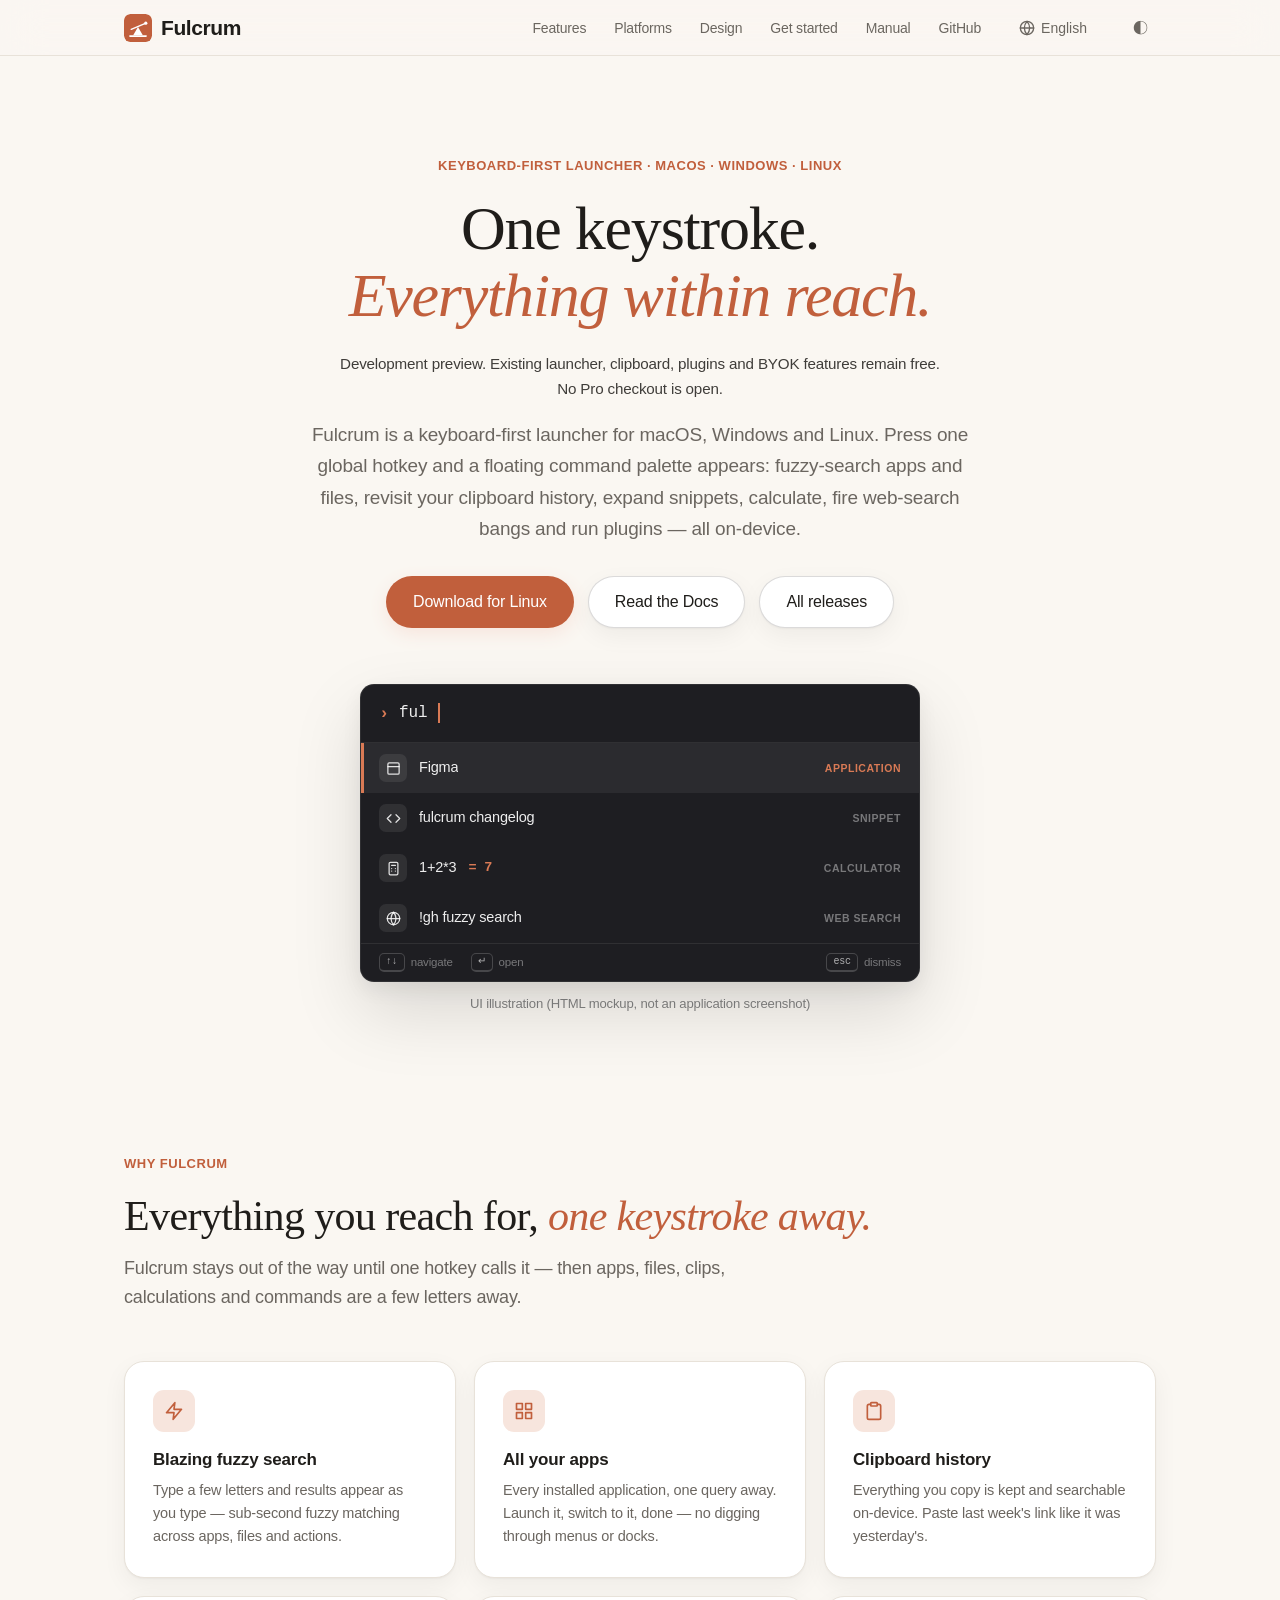
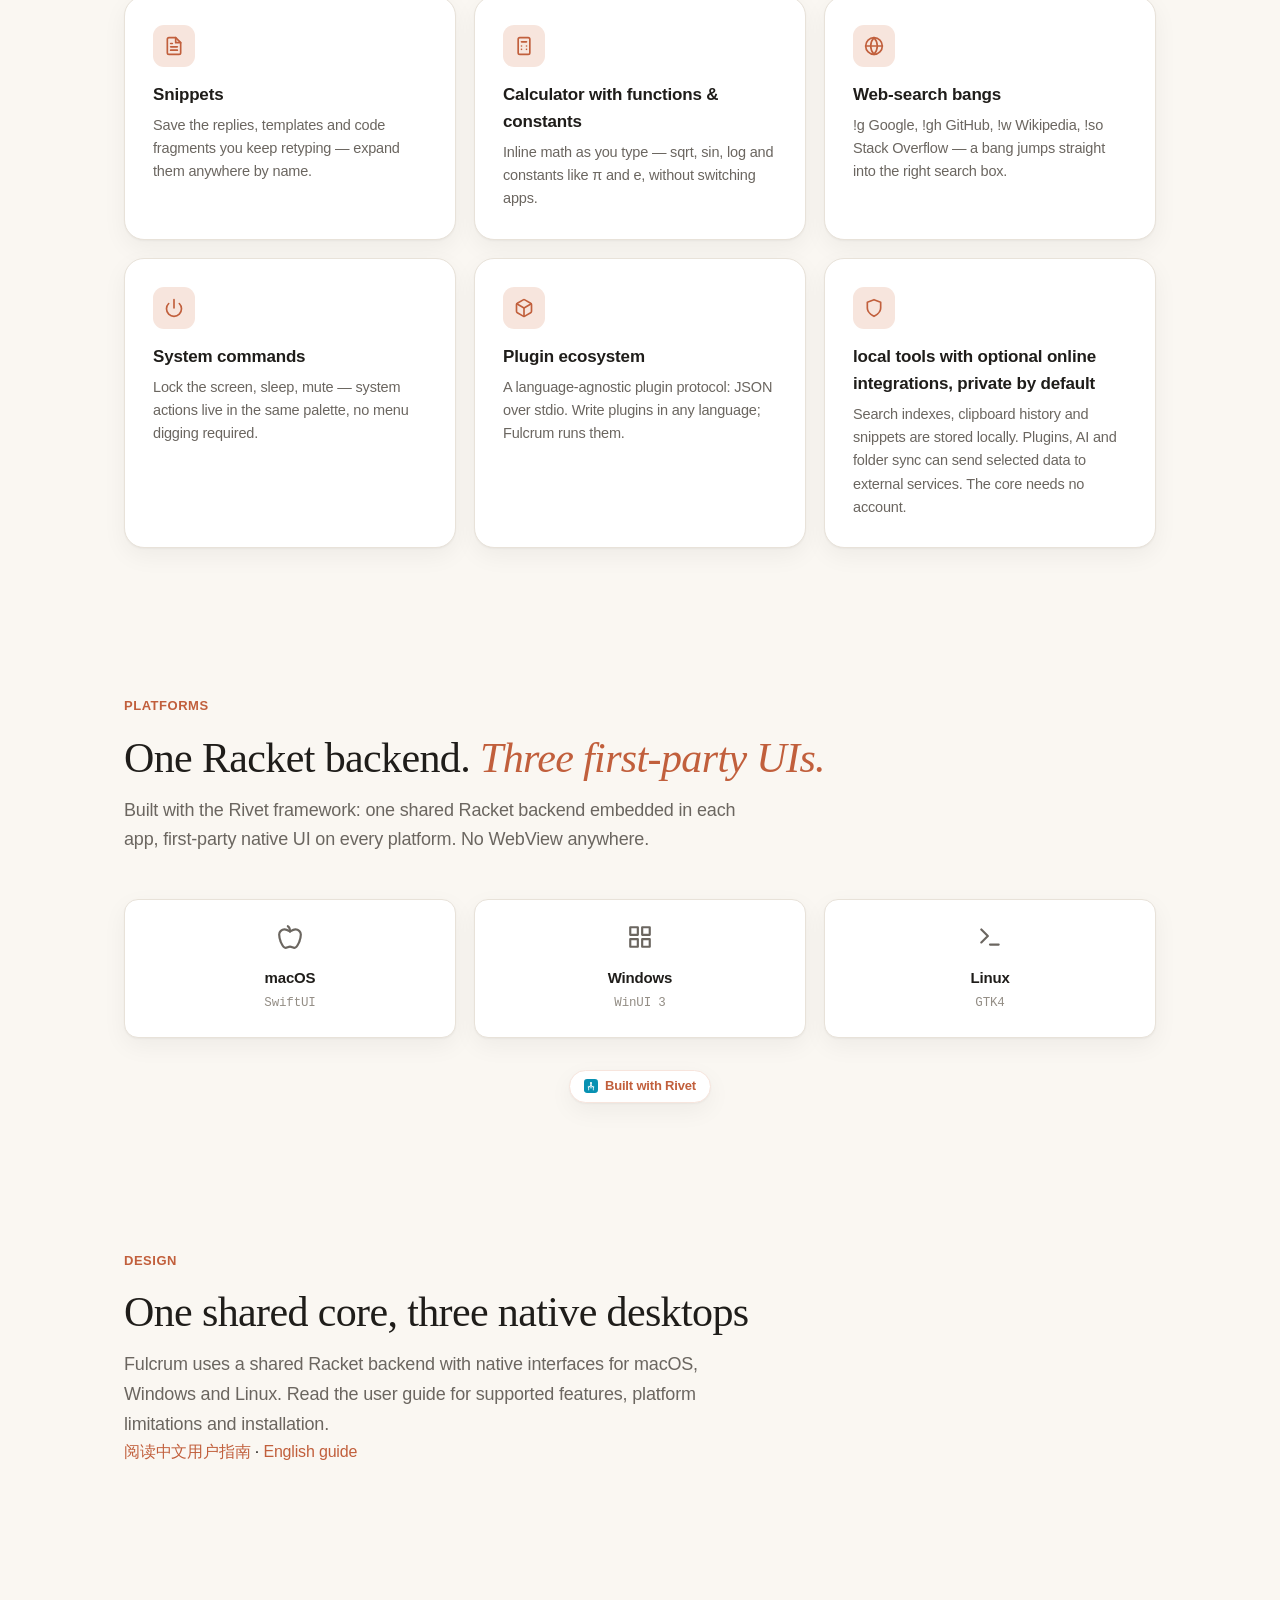
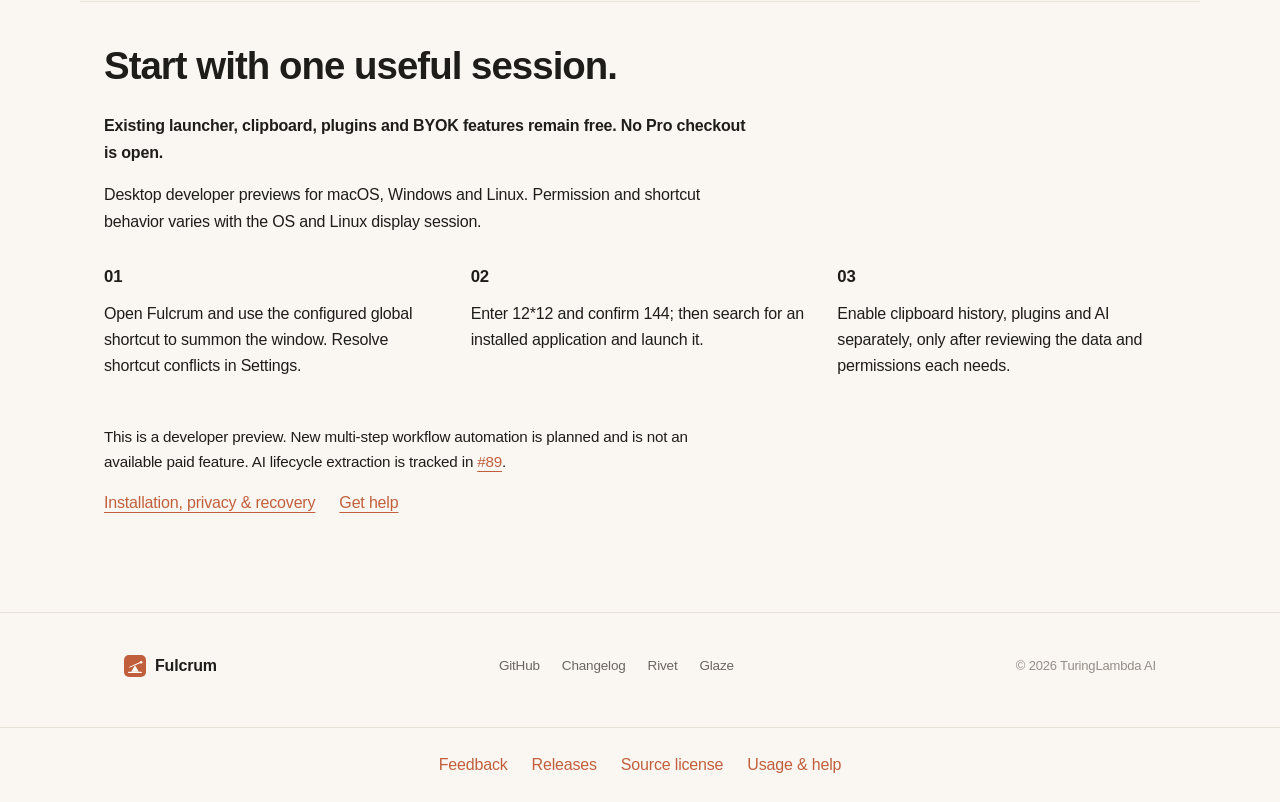
==== site/index.html @ db8b2c52 "fix(site): resolve canonical versioned Fulcrum downloads with safe fallback" ====
<!DOCTYPE html>
<html lang="zh-CN">

<head>
    <meta charset="UTF-8">
    <meta name="viewport" content="width=device-width, initial-scale=1.0">
    <title>Fulcrum 支点 — 一次按键，直达一切。</title>
    <meta name="description" content="Fulcrum（支点）是 macOS、Windows 与 Linux 上的键盘优先启动器：一个全局热键唤出浮动命令面板——模糊搜索应用与文件、剪贴板历史、片段、计算、网络搜索 bang 与插件，本地工具与可选在线集成。">
    <link rel="canonical" href="https://fulcrum.jrtx.site/">
    <meta name="theme-color" content="#c15f3c">
    <meta property="og:type" content="website">
    <meta property="og:site_name" content="Fulcrum">
    <meta property="og:title" content="Fulcrum — One keystroke. Everything within reach.">
    <meta property="og:description" content="Fulcrum is a keyboard-first launcher for macOS, Windows and Linux. One global hotkey opens a floating command palette: fuzzy-search apps and files, clipboard history, snippets, calculation, web-search bangs and plugins — local tools with optional online integrations.">
    <meta property="og:url" content="https://fulcrum.jrtx.site/">
    <meta name="twitter:card" content="summary">
    <meta name="twitter:title" content="Fulcrum — One keystroke. Everything within reach.">
    <meta name="twitter:description" content="Fulcrum is a keyboard-first launcher for macOS, Windows and Linux. One global hotkey opens a floating command palette: apps, files, clipboard history, snippets, calculation, web-search bangs and plugins — local tools with optional online integrations.">
    <script>
        // Anti-flash: set the theme before the stylesheet paints — from
        // localStorage when the user has picked manually, otherwise from the
        // system preference.
        (function () {
            var t;
            try { t = localStorage.getItem('fulcrum-theme'); } catch (e) {}
            if (t !== 'dark' && t !== 'light') {
                t = window.matchMedia && matchMedia('(prefers-color-scheme: dark)').matches ? 'dark' : 'light';
            }
            document.documentElement.dataset.theme = t;
        })();
    </script>
    <link rel="icon" type="image/svg+xml" href="data:image/svg+xml,%3Csvg xmlns='http://www.w3.org/2000/svg' viewBox='0 0 512 512'%3E%3Crect width='512' height='512' rx='115' fill='%23c15f3c'/%3E%3Cpath d='M108 404 L404 404' stroke='%23FFFFFF' stroke-width='30' stroke-linecap='round'/%3E%3Cpath d='M256 236 L344 388 L168 388 Z' fill='%23FFFFFF'/%3E%3Cpath d='M132 282 L380 176' stroke='%23FFFFFF' stroke-width='24' stroke-linecap='round'/%3E%3Ccircle cx='398' cy='168' r='30' fill='%23FFFFFF'/%3E%3C/svg%3E">
    <link rel="stylesheet" href="styles.css">
    <link rel="preload" href="fonts/newsreader-latin-var.woff2" as="font" type="font/woff2" crossorigin>
    <link rel="preload" href="fonts/newsreader-latin-var-italic.woff2" as="font" type="font/woff2" crossorigin>
    <script>document.documentElement.classList.add('js-anim')</script>
    <style>
        /* Fulcrum's per-site accent family (warm copper), re-asserted over
           the shared stylesheet's neutral defaults — family pattern. */
        :root {
            --accent: #c15f3c;
            --accent-hover: #a94f30;
            --accent-soft: #f7e5dd;
            --accent-tint: rgba(193, 95, 60, 0.08);
            --accent-bright: #d97a55;
        }
    #pricing .pricing-grid { grid-template-columns:repeat(2,minmax(0,1fr)); }
#pricing .plan-price { font-size:clamp(2rem,4vw,3rem); overflow-wrap:anywhere; }
@media (max-width:700px) { #pricing .pricing-grid { grid-template-columns:minmax(0,1fr); } }
</style>
<script>
var _hmt = _hmt || [];
(function() {
  var hm = document.createElement("script");
  hm.src = "https://hm.baidu.com/hm.js?8e2445912635226bcba0c400bfb6079d";
  var s = document.getElementsByTagName("script")[0];
  s.parentNode.insertBefore(hm, s);
})();
</script>
<style>
  #product-support { display:flex; flex-wrap:wrap; justify-content:center; gap:12px 24px; padding:24px; font:inherit; border-top:1px solid var(--border, #a8a29e); }
  #product-support a:focus-visible { outline:2px solid currentColor; outline-offset:4px; }
  html:lang(en) #product-support .support-zh, html:lang(zh) #product-support .support-en { display:none; }
</style>
<style id="product-start-style">
.product-availability{font-size:.95rem;line-height:1.65;max-width:72ch;margin:18px 0;opacity:.85}
.hero-demo-caption{margin:12px auto 0;text-align:center;font-size:.82rem;line-height:1.5;color:var(--muted,var(--text-muted,#777));opacity:.9} .hero .product-availability{margin-left:auto;margin-right:auto}
.product-start{max-width:1120px;margin:64px auto;padding:32px 24px;border-top:1px solid var(--border,#aaa);font:inherit;line-height:1.65}
.product-start h2{font-size:clamp(1.7rem,3vw,2.4rem);letter-spacing:-.025em;margin:0 0 16px}.product-start h3{font-size:1.05rem;margin:0 0 10px}.product-start p{margin:0 0 16px;max-width:74ch}.product-start-grid{display:grid;grid-template-columns:repeat(3,minmax(0,1fr));gap:28px;margin:28px 0}.product-start a{text-decoration:underline;text-underline-offset:4px;overflow-wrap:anywhere}.product-start a:focus-visible{outline:2px solid currentColor;outline-offset:5px}.product-start .start-links{display:flex;gap:16px 24px;flex-wrap:wrap}.product-start .start-status{font-weight:600}.product-start .start-limits{font-size:.95em}
html:lang(en) .reader-zh,html:lang(zh) .reader-en{display:none!important}@media(max-width:700px){.product-start{margin:40px auto;padding:24px 20px}.product-start-grid{grid-template-columns:1fr;gap:18px}}
</style>
<style>.lang-menu li.lang-choice{padding:0}.lang-menu .lang-choice button{display:block;width:100%;padding:8px 12px;border:0;background:transparent;color:inherit;font:inherit;text-align:left;cursor:pointer}.lang-menu .lang-choice button:focus-visible{outline:2px solid currentColor;outline-offset:-2px;border-radius:4px}</style>
</head>

<body>

    <!-- Nav -->
    <nav class="nav-container">
        <div class="nav-wrapper">
            <div class="nav-brand">
                <svg class="nav-logo" width="28" height="28" viewBox="0 0 512 512" fill="none">
                    <rect width="512" height="512" rx="115" fill="#c15f3c"/>
                    <path d="M108 404 L404 404" stroke="#FFFFFF" stroke-width="30" stroke-linecap="round"/>
                    <path d="M256 236 L344 388 L168 388 Z" fill="#FFFFFF"/>
                    <path d="M132 282 L380 176" stroke="#FFFFFF" stroke-width="24" stroke-linecap="round"/>
                    <circle cx="398" cy="168" r="30" fill="#FFFFFF"/>
                </svg>
                Fulcrum
            </div>
            <ul class="nav-menu">
                <li><a href="#features" class="optional" data-i18n="nav.features">功能</a></li>
                <li><a href="#platforms" class="optional" data-i18n="nav.platforms">平台</a></li>
                <li><a href="#product-design" class="optional" data-i18n="nav.compare">设计</a></li>
                <li><a href="#start-here" class="optional" data-i18n="nav.pricing">开始使用</a></li>
                <li><a href="guide.html" data-i18n="nav.guide">手册</a></li>
                <li><a href="https://github.com/turlamai/fulcrum" class="optional">GitHub</a></li>
                <li class="lang-dropdown-wrapper">
                    <button class="lang-btn" onclick="void 0">
                        <svg width="16" height="16" viewBox="0 0 24 24" fill="none" stroke="currentColor" stroke-width="2" stroke-linecap="round" stroke-linejoin="round">
                            <circle cx="12" cy="12" r="10"></circle>
                            <line x1="2" y1="12" x2="22" y2="12"></line>
                            <path d="M12 2a15.3 15.3 0 0 1 4 10 15.3 15.3 0 0 1-4 10 15.3 15.3 0 0 1-4-10 15.3 15.3 0 0 1 4-10z"></path>
                        </svg>
                        <span id="current-lang-label">English</span>
                    </button>
                    <ul class="lang-menu">
                        <li class="lang-choice"><button type="button" onclick="setLanguage('en')">English</button></li>
                        <li class="lang-choice"><button type="button" onclick="setLanguage('zh')">简体中文</button></li>
                    </ul>
                </li>
                <li><button class="theme-btn" id="theme-btn" type="button" aria-label="Toggle theme">◐</button></li>
            </ul>
        </div>
    </nav>

    <!-- Hero -->
    <section class="hero" id="overview">
        <div class="container">
            <span class="eyebrow animate-on-scroll" data-i18n="hero.eyebrow">键盘优先的启动器 · macOS · Windows · Linux</span>
            <h1 class="animate-on-scroll">
                <span data-i18n="hero.h1a">一次按键，</span>
                <span class="accent" data-i18n="hero.h1b">直达一切。</span>
            </h1>
<p class="reader-en product-availability" lang="en">Development preview. Existing launcher, clipboard, plugins and BYOK features remain free. No Pro checkout is open.</p><p class="reader-zh product-availability" lang="zh">开发预览。已有启动器、剪贴板、插件和 BYOK 功能保持免费；尚未开放 Pro 购买。</p>
            <p class="lead animate-on-scroll" data-i18n="hero.lead">Fulcrum（支点）是 macOS、Windows 与 Linux 上的键盘优先启动器。按下全局热键，浮出命令面板：模糊搜索应用与文件、回溯剪贴板历史、展开片段、随手计算、发起网络搜索、运行插件——一切都在本机完成。</p>

            <div class="hero-buttons animate-on-scroll">
                <a href="https://github.com/turlamai/fulcrum/releases/latest" class="btn btn-primary" data-i18n="hero.cta-primary">下载 macOS 版</a>
                <a href="guide.html" class="btn btn-secondary" data-i18n="hero.cta-docs">阅读文档</a>
                <a href="https://github.com/turlamai/fulcrum/releases" class="btn btn-secondary" data-i18n="hero.all-releases">全部版本</a>
            </div>

            <div class="hero-visual animate-on-scroll">
                <div class="launcher" role="img" aria-labelledby="hero-demo-caption">
                    <div class="launcher-search">
                        <span class="launcher-chevron" aria-hidden="true">›</span>
                        <span class="launcher-query">ful</span>
                        <span class="launcher-caret" aria-hidden="true"></span>
                    </div>
                    <div class="launcher-results">
                        <div class="launcher-row is-active">
                            <span class="row-icon" aria-hidden="true">
                                <svg width="15" height="15" viewBox="0 0 24 24" fill="none" stroke="currentColor" stroke-width="2" stroke-linecap="round" stroke-linejoin="round"><rect x="3" y="3" width="18" height="18" rx="2"/><line x1="3" y1="9" x2="21" y2="9"/></svg>
                            </span>
                            <span class="row-title">Figma</span>
                            <span class="row-kind" data-i18n="launcher.row1-kind">应用</span>
                        </div>
                        <div class="launcher-row">
                            <span class="row-icon" aria-hidden="true">
                                <svg width="15" height="15" viewBox="0 0 24 24" fill="none" stroke="currentColor" stroke-width="2" stroke-linecap="round" stroke-linejoin="round"><polyline points="16 18 22 12 16 6"/><polyline points="8 6 2 12 8 18"/></svg>
                            </span>
                            <span class="row-title" data-i18n="launcher.row2-title">fulcrum 更新日志</span>
                            <span class="row-kind" data-i18n="launcher.row2-kind">片段</span>
                        </div>
                        <div class="launcher-row">
                            <span class="row-icon" aria-hidden="true">
                                <svg width="15" height="15" viewBox="0 0 24 24" fill="none" stroke="currentColor" stroke-width="2" stroke-linecap="round" stroke-linejoin="round"><rect x="5" y="2" width="14" height="20" rx="2"/><line x1="9" y1="7" x2="15" y2="7"/><line x1="9" y1="12" x2="9.01" y2="12"/><line x1="15" y1="12" x2="15.01" y2="12"/><line x1="9" y1="16" x2="9.01" y2="16"/><line x1="15" y1="16" x2="15.01" y2="16"/></svg>
                            </span>
                            <span class="row-title">1+2*3</span>
                            <span class="row-value">= 7</span>
                            <span class="row-kind" data-i18n="launcher.row3-kind">计算器</span>
                        </div>
                        <div class="launcher-row">
                            <span class="row-icon" aria-hidden="true">
                                <svg width="15" height="15" viewBox="0 0 24 24" fill="none" stroke="currentColor" stroke-width="2" stroke-linecap="round" stroke-linejoin="round"><circle cx="12" cy="12" r="10"/><line x1="2" y1="12" x2="22" y2="12"/><path d="M12 2a15.3 15.3 0 0 1 4 10 15.3 15.3 0 0 1-4 10 15.3 15.3 0 0 1-4-10 15.3 15.3 0 0 1 4-10z"/></svg>
                            </span>
                            <span class="row-title">!gh fuzzy search</span>
                            <span class="row-kind" data-i18n="launcher.row4-kind">网络搜索</span>
                        </div>
                    </div>
                    <div class="launcher-footer">
                        <span class="launcher-hint"><span class="launcher-kbd">↑↓</span><span data-i18n="launcher.hint-navigate">选择</span></span>
                        <span class="launcher-hint"><span class="launcher-kbd">↵</span><span data-i18n="launcher.hint-open">打开</span></span>
                        <span class="launcher-hint launcher-hint-right"><span class="launcher-kbd">esc</span><span data-i18n="launcher.hint-dismiss">关闭</span></span>
                    </div>
                </div>
                <p class="hero-demo-caption" id="hero-demo-caption" data-i18n="hero.demo-caption">界面示意（HTML 模型，并非实际软件截图）</p>
            </div>
        </div>
    </section>

    <!-- Features -->
    <section id="features">
        <div class="container">
            <span class="eyebrow animate-on-scroll" data-i18n="features.eyebrow">为什么是 Fulcrum</span>
            <h2 class="section-title animate-on-scroll">
                <span data-i18n="features.title-a">你伸手可及的一切，</span>
                <span class="accent" data-i18n="features.title-b">只差一次按键。</span>
            </h2>
            <p class="section-lead animate-on-scroll" data-i18n="features.lead">Fulcrum 平时隐于幕后，一个热键唤出——此后应用、文件、剪贴、计算与命令，都只差几个字母。</p>

            <div class="bento-grid">
                <div class="bento-card animate-on-scroll">
                    <div class="card-icon">
                        <svg width="20" height="20" viewBox="0 0 24 24" fill="none" stroke="currentColor" stroke-width="2" stroke-linecap="round" stroke-linejoin="round"><polygon points="13 2 3 14 12 14 11 22 21 10 12 10 13 2"/></svg>
                    </div>
                    <h3 data-i18n="features.f1-title">疾速模糊搜索</h3>
                    <p data-i18n="features.f1-body">敲几个字母，结果随输入即时出现——跨应用、文件与操作的亚秒级模糊匹配。</p>
                </div>
                <div class="bento-card animate-on-scroll">
                    <div class="card-icon">
                        <svg width="20" height="20" viewBox="0 0 24 24" fill="none" stroke="currentColor" stroke-width="2" stroke-linecap="round" stroke-linejoin="round"><rect x="3" y="3" width="7" height="7"/><rect x="14" y="3" width="7" height="7"/><rect x="14" y="14" width="7" height="7"/><rect x="3" y="14" width="7" height="7"/></svg>
                    </div>
                    <h3 data-i18n="features.f2-title">所有应用</h3>
                    <p data-i18n="features.f2-body">每个已安装的应用，一次查询直达。启动、切换、完成——不必再在菜单和 Dock 里翻找。</p>
                </div>
                <div class="bento-card animate-on-scroll">
                    <div class="card-icon">
                        <svg width="20" height="20" viewBox="0 0 24 24" fill="none" stroke="currentColor" stroke-width="2" stroke-linecap="round" stroke-linejoin="round"><path d="M16 4h2a2 2 0 0 1 2 2v14a2 2 0 0 1-2 2H6a2 2 0 0 1-2-2V6a2 2 0 0 1 2-2h2"/><rect x="8" y="2" width="8" height="4" rx="1" ry="1"/></svg>
                    </div>
                    <h3 data-i18n="features.f3-title">剪贴板历史</h3>
                    <p data-i18n="features.f3-body">复制过的一切都保存在本机、随时可搜。上周的链接，像昨天的随取随贴。</p>
                </div>
                <div class="bento-card animate-on-scroll">
                    <div class="card-icon">
                        <svg width="20" height="20" viewBox="0 0 24 24" fill="none" stroke="currentColor" stroke-width="2" stroke-linecap="round" stroke-linejoin="round"><path d="M14 2H6a2 2 0 0 0-2 2v16a2 2 0 0 0 2 2h12a2 2 0 0 0 2-2V8z"/><polyline points="14 2 14 8 20 8"/><line x1="16" y1="13" x2="8" y2="13"/><line x1="16" y1="17" x2="8" y2="17"/><polyline points="10 9 9 9 8 9"/></svg>
                    </div>
                    <h3 data-i18n="features.f4-title">文本片段</h3>
                    <p data-i18n="features.f4-body">把反复输入的回复、模板和代码片段存起来——按名字随处展开。</p>
                </div>
                <div class="bento-card animate-on-scroll">
                    <div class="card-icon">
                        <svg width="20" height="20" viewBox="0 0 24 24" fill="none" stroke="currentColor" stroke-width="2" stroke-linecap="round" stroke-linejoin="round"><rect x="5" y="2" width="14" height="20" rx="2"/><line x1="9" y1="7" x2="15" y2="7"/><line x1="9" y1="12" x2="9.01" y2="12"/><line x1="15" y1="12" x2="15.01" y2="12"/><line x1="9" y1="16" x2="9.01" y2="16"/><line x1="15" y1="16" x2="15.01" y2="16"/></svg>
                    </div>
                    <h3 data-i18n="features.f5-title">计算器：函数与常量</h3>
                    <p data-i18n="features.f5-body">边输入边计算——支持 sqrt、sin、log 与 π、e 等常量，无需切换应用。</p>
                </div>
                <div class="bento-card animate-on-scroll">
                    <div class="card-icon">
                        <svg width="20" height="20" viewBox="0 0 24 24" fill="none" stroke="currentColor" stroke-width="2" stroke-linecap="round" stroke-linejoin="round"><circle cx="12" cy="12" r="10"/><line x1="2" y1="12" x2="22" y2="12"/><path d="M12 2a15.3 15.3 0 0 1 4 10 15.3 15.3 0 0 1-4 10 15.3 15.3 0 0 1-4-10 15.3 15.3 0 0 1 4-10z"/></svg>
                    </div>
                    <h3 data-i18n="features.f6-title">网络搜索 bang</h3>
                    <p data-i18n="features.f6-body">!g 谷歌、!gh GitHub、!w 维基百科、!so Stack Overflow——一个 bang 直达对应的搜索框。</p>
                </div>
                <div class="bento-card animate-on-scroll">
                    <div class="card-icon">
                        <svg width="20" height="20" viewBox="0 0 24 24" fill="none" stroke="currentColor" stroke-width="2" stroke-linecap="round" stroke-linejoin="round"><path d="M18.36 6.64a9 9 0 1 1-12.73 0"/><line x1="12" y1="2" x2="12" y2="12"/></svg>
                    </div>
                    <h3 data-i18n="features.f7-title">系统命令</h3>
                    <p data-i18n="features.f7-body">锁屏、睡眠、静音——系统操作也在同一块面板里，不必翻菜单。</p>
                </div>
                <div class="bento-card animate-on-scroll">
                    <div class="card-icon">
                        <svg width="20" height="20" viewBox="0 0 24 24" fill="none" stroke="currentColor" stroke-width="2" stroke-linecap="round" stroke-linejoin="round"><path d="M21 16V8a2 2 0 0 0-1-1.73l-7-4a2 2 0 0 0-2 0l-7 4A2 2 0 0 0 3 8v8a2 2 0 0 0 1 1.73l7 4a2 2 0 0 0 2 0l7-4A2 2 0 0 0 21 16z"/><polyline points="3.27 6.96 12 12.01 20.73 6.96"/><line x1="12" y1="22.08" x2="12" y2="12"/></svg>
                    </div>
                    <h3 data-i18n="features.f8-title">插件生态</h3>
                    <p data-i18n="features.f8-body">语言无关的插件协议：JSON over stdio。用什么语言写插件都行，Fulcrum 负责运行。</p>
                </div>
                <div class="bento-card animate-on-scroll">
                    <div class="card-icon">
                        <svg width="20" height="20" viewBox="0 0 24 24" fill="none" stroke="currentColor" stroke-width="2" stroke-linecap="round" stroke-linejoin="round"><path d="M12 22s8-4 8-10V5l-8-3-8 3v7c0 6 8 10 8 10z"/></svg>
                    </div>
                    <h3 data-i18n="features.f9-title">本地工具与可选在线集成，默认私有</h3>
                    <p data-i18n="features.f9-body">搜索索引、剪贴板历史与片段保存在本地。插件、AI 与文件夹同步可将选定数据发送至外部服务。核心功能无需注册账号。</p>
                </div>
            </div>
        </div>
    </section>

    <!-- Platforms -->
    <section id="platforms">
        <div class="container">
            <span class="eyebrow animate-on-scroll" data-i18n="platforms.eyebrow">跨平台</span>
            <h2 class="section-title animate-on-scroll">
                <span data-i18n="platforms.title-a">一个 Racket 后端。</span>
                <span class="accent" data-i18n="platforms.title-b">三套一等原生 UI。</span>
            </h2>
            <p class="section-lead animate-on-scroll" data-i18n="platforms.lead">基于 Rivet 框架构建：一个共享的 Racket 后端嵌入每个应用，每个平台都是一等原生 UI。没有任何 WebView。</p>

            <div class="platforms-grid">
                <div class="platform-card animate-on-scroll">
                    <div class="platform-icon">
                        <svg width="26" height="26" viewBox="0 0 24 24" fill="none" stroke="currentColor" stroke-width="2" stroke-linecap="round" stroke-linejoin="round"><path d="M12 20.94c1.5 0 2.75 1.06 4 1.06 3 0 6-8 6-12.22A4.91 4.91 0 0 0 17 5c-2.22 0-4 1.44-5 2-1-.56-2.78-2-5-2a4.9 4.9 0 0 0-5 4.78C2 14 5 22 8 22c1.25 0 2.5-1.06 4-1.06Z"/><path d="M10 2c1 .5 2 2 2 5"/></svg>
                    </div>
                    <div class="platform-name">macOS</div>
                    <div class="platform-format">SwiftUI</div>
                </div>
                <div class="platform-card animate-on-scroll">
                    <div class="platform-icon">
                        <svg width="26" height="26" viewBox="0 0 24 24" fill="none" stroke="currentColor" stroke-width="2" stroke-linecap="round" stroke-linejoin="round"><rect x="3" y="3" width="7" height="7"/><rect x="14" y="3" width="7" height="7"/><rect x="14" y="14" width="7" height="7"/><rect x="3" y="14" width="7" height="7"/></svg>
                    </div>
                    <div class="platform-name">Windows</div>
                    <div class="platform-format">WinUI 3</div>
                </div>
                <div class="platform-card animate-on-scroll">
                    <div class="platform-icon">
                        <svg width="26" height="26" viewBox="0 0 24 24" fill="none" stroke="currentColor" stroke-width="2" stroke-linecap="round" stroke-linejoin="round"><polyline points="4 17 10 11 4 5"/><line x1="12" y1="19" x2="20" y2="19"/></svg>
                    </div>
                    <div class="platform-name">Linux</div>
                    <div class="platform-format">GTK4</div>
                </div>
            </div>

            <div class="chips-row animate-on-scroll">
                <a class="rivet-chip" href="https://rivet.jrtx.site">
                    <svg width="14" height="14" viewBox="0 0 512 512" fill="none">
                        <rect width="512" height="512" rx="115" fill="#0891B2"/>
                        <circle cx="256" cy="150" r="40" fill="#FFFFFF"/>
                        <path d="M256 190 L256 330" stroke="#FFFFFF" stroke-width="38" stroke-linecap="round"/>
                        <path d="M256 240 L170 290 M256 240 L342 290" stroke="#FFFFFF" stroke-width="34" stroke-linecap="round"/>
                        <circle cx="170" cy="290" r="22" fill="none" stroke="#FFFFFF" stroke-width="20"/>
                        <circle cx="342" cy="290" r="22" fill="none" stroke="#FFFFFF" stroke-width="20"/>
                        <path d="M170 312 L170 400 M342 312 L342 400" stroke="#FFFFFF" stroke-width="30" stroke-linecap="round"/>
                    </svg>
                    <span data-i18n="chip.rivet">基于 Rivet 构建</span>
                </a>
            </div>
        </div>
    </section>

    <!-- Compare -->
    <section id="product-design">
        <div class="container">
            <span class="eyebrow animate-on-scroll" data-i18n="design.eyebrow">设计</span>
            <h2 class="section-title animate-on-scroll" data-i18n="design.title">一个共享核心，三个原生桌面</h2>
            <p class="section-lead animate-on-scroll" data-i18n="design.lead">Fulcrum 使用共享 Racket 后端，在 macOS、Windows 和 Linux 分别提供原生界面。了解实际功能、平台限制以及安装方式，请阅读用户指南。</p>
            <p><a href="https://github.com/turlamai/fulcrum/blob/main/docs/user-guide.zh-CN.md">阅读中文用户指南</a> · <a href="https://github.com/turlamai/fulcrum/blob/main/docs/user-guide.md">English guide</a></p>
        </div>
    </section>

    <!-- Pricing -->


    <!-- Footer -->
    <section id="start-here" class="product-start" aria-label="Get started / 开始使用">
<h2 class="reader-en " lang="en">Start with one useful session.</h2><h2 class="reader-zh " lang="zh">从一次有效使用开始。</h2><p class="reader-en start-status" lang="en">Existing launcher, clipboard, plugins and BYOK features remain free. No Pro checkout is open.</p><p class="reader-zh start-status" lang="zh">已有启动器、剪贴板、插件和 BYOK 功能保持免费；尚未开放 Pro 购买。</p><p class="reader-en " lang="en">Desktop developer previews for macOS, Windows and Linux. Permission and shortcut behavior varies with the OS and Linux display session.</p><p class="reader-zh " lang="zh">提供 macOS、Windows、Linux 桌面开发预览。权限与快捷键行为取决于系统及 Linux 图形会话。</p><div class="product-start-grid"><article><h3 class="reader-en " lang="en">01</h3><h3 class="reader-zh " lang="zh">01</h3><p class="reader-en " lang="en">Open Fulcrum and use the configured global shortcut to summon the window. Resolve shortcut conflicts in Settings.</p><p class="reader-zh " lang="zh">打开 Fulcrum，用设置中的全局快捷键呼出窗口；快捷键冲突在设置中解决。</p></article><article><h3 class="reader-en " lang="en">02</h3><h3 class="reader-zh " lang="zh">02</h3><p class="reader-en " lang="en">Enter 12*12 and confirm 144; then search for an installed application and launch it.</p><p class="reader-zh " lang="zh">输入 12*12 确认得到 144，再搜索并启动一个已安装应用。</p></article><article><h3 class="reader-en " lang="en">03</h3><h3 class="reader-zh " lang="zh">03</h3><p class="reader-en " lang="en">Enable clipboard history, plugins and AI separately, only after reviewing the data and permissions each needs.</p><p class="reader-zh " lang="zh">分别按需启用剪贴板历史、插件和 AI，先了解各自需要的数据与权限。</p></article></div><p class="reader-en start-limits" lang="en">This is a developer preview. New multi-step workflow automation is planned and is not an available paid feature. AI lifecycle extraction is tracked in <a href="https://github.com/turlamai/fulcrum/issues/89">#89</a>.</p><p class="reader-zh start-limits" lang="zh">当前为开发预览。新增多步骤工作流自动化仍在规划，尚不是可购买能力。AI 生命周期拆分见 <a href="https://github.com/turlamai/fulcrum/issues/89">#89</a>。</p><div class="start-links"><a class="reader-en" lang="en" href="https://github.com/turlamai/fulcrum/blob/main/docs/user-guide.md">Installation, privacy &amp; recovery</a><a class="reader-zh" lang="zh" href="https://github.com/turlamai/fulcrum/blob/main/docs/user-guide.zh-CN.md">安装、隐私与恢复</a><a href="https://github.com/turlamai/fulcrum/issues"><span class="reader-en " lang="en">Get help</span><span class="reader-zh " lang="zh">反馈与帮助</span></a></div>
</section>
<footer>
        <div class="footer-content">
            <div class="footer-brand">
                <svg width="22" height="22" viewBox="0 0 512 512" fill="none">
                    <rect width="512" height="512" rx="115" fill="#c15f3c"/>
                    <path d="M108 404 L404 404" stroke="#FFFFFF" stroke-width="30" stroke-linecap="round"/>
                    <path d="M256 236 L344 388 L168 388 Z" fill="#FFFFFF"/>
                    <path d="M132 282 L380 176" stroke="#FFFFFF" stroke-width="24" stroke-linecap="round"/>
                    <circle cx="398" cy="168" r="30" fill="#FFFFFF"/>
                </svg>
                Fulcrum
            </div>
            <div class="footer-links">
                <a href="https://github.com/turlamai/fulcrum">GitHub</a>
                <a href="https://github.com/turlamai/fulcrum/blob/main/CHANGELOG.md" data-i18n="footer.changelog">更新日志</a>
                <a href="https://rivet.jrtx.site">Rivet</a>
                <a href="https://glaze.jrtx.site">Glaze</a>
            </div>
            <div class="footer-note">© 2026 TuringLambda AI</div>
        </div>
    </footer>
<nav id="product-support" aria-label="Support / 支持"><a href="https://github.com/turlamai/fulcrum/issues"><span class="support-zh">反馈</span><span class="support-en" lang="en">Feedback</span></a> <a href="https://github.com/turlamai/fulcrum/releases"><span class="support-zh">发布与更新</span><span class="support-en" lang="en">Releases</span></a> <a href="https://github.com/turlamai/fulcrum/blob/main/LICENSE"><span class="support-zh">源码许可</span><span class="support-en" lang="en">Source license</span></a> <a class="support-zh" href="https://github.com/turlamai/fulcrum/blob/main/docs/user-guide.zh-CN.md">使用与帮助</a> <a class="support-en" lang="en" href="https://github.com/turlamai/fulcrum/blob/main/docs/user-guide.md">Usage & help</a></nav>

    <script>
        // Resolve canonical versioned assets for the visitor's OS. If the
        // GitHub API is unavailable, the stable Release page remains usable.
        // No versionless binary alias is required in the published assets.
        (function () {
            var page = 'https://github.com/turlamai/fulcrum/releases/latest';
            var ua = navigator.userAgent;
            var os = /Windows/i.test(ua) ? 'win' : (/Mac|iPhone|iPad/i.test(ua) ? 'mac' : (/Linux|X11/i.test(ua) ? 'linux' : 'mac'));
            var arch = os === 'linux' && /aarch64|arm/i.test(ua) ? 'arm64' : (os === 'linux' ? 'x64' : 'arm64');
            var release = null;
            var links = document.querySelectorAll('a[data-i18n="hero.cta-primary"]');
            var key = 'hero.cta-' + {mac: 'mac', win: 'win', linux: 'linux'}[os];
            links.forEach(function (a) { a.setAttribute('data-i18n', key); });
            function updateDownload() {
                var suffix = {mac: 'macos-' + arch + '.dmg', win: 'windows-x64.msi', linux: 'linux-' + arch + '.tar.gz'}[os];
                var url = page;
                if (release && !release.draft && !release.prerelease &&
                    /^v[0-9]+\\.[0-9]+\\.[0-9]+$/.test(release.tag_name)) {
                    var name = 'fulcrum-' + release.tag_name.slice(1) + '-' + suffix;
                    var exact = 'https://github.com/turlamai/fulcrum/releases/download/' + release.tag_name + '/' + name;
                    var asset = (release.assets || []).find(function (a) { return a.name === name && a.size > 0 && a.browser_download_url === exact; });
                    if (asset) url = exact;
                }
                links.forEach(function (a) { a.href = url; });
            }
            updateDownload();
            if (navigator.userAgentData && navigator.userAgentData.getHighEntropyValues) {
                navigator.userAgentData.getHighEntropyValues(['architecture', 'platform']).then(function (h) {
                    if (!h || /Windows/i.test(h.platform || '')) return;
                    var resolved = h.architecture === 'arm' ? 'arm64' : (h.architecture === 'x86' ? 'x64' : null);
                    if (resolved && resolved !== arch) { arch = resolved; updateDownload(); }
                }).catch(function () {});
            }
            fetch('https://api.github.com/repos/turlamai/fulcrum/releases/latest',
                  {headers: {'Accept': 'application/vnd.github+json'}})
                .then(function (r) { if (!r.ok) throw new Error('release lookup'); return r.json(); })
                .then(function (data) { release = data; updateDownload(); })
                .catch(function () { /* The Releases page is the safe fallback. */ });
        })();
    </script>
    <script>
        // Unified language policy (family standard): explicit choice wins;
        // otherwise follow the browser locale. Default copy is Chinese —
        // data-i18n keys below resolve against these dictionaries.
        (function () {
            var LANGUAGE_OVERRIDE_KEY = 'fulcrum-lang-override-v2';
            var LEGACY_LANGUAGE_KEY = 'site-lang';

            var zh = {
                "nav.features": "功能", "nav.platforms": "平台", "nav.compare": "设计", "nav.pricing": "开始使用", "nav.guide": "手册",
                "hero.eyebrow": "键盘优先的启动器 · macOS · Windows · Linux",
                "hero.h1a": "一次按键，", "hero.h1b": "直达一切。",
                "hero.lead": "Fulcrum（支点）是 macOS、Windows 与 Linux 上的键盘优先启动器。按下全局热键，浮出命令面板：模糊搜索应用与文件、回溯剪贴板历史、展开片段、随手计算、发起网络搜索、运行插件——一切都在本机完成。",
                "hero.cta-primary": "下载 macOS 版", "hero.cta-docs": "阅读文档",
                "hero.cta-mac": "下载 macOS 版", "hero.cta-win": "下载 Windows 版", "hero.cta-linux": "下载 Linux 版",
                "hero.all-releases": "全部版本", "hero.demo-caption": "界面示意（HTML 模型，并非实际软件截图）",
                "launcher.row1-kind": "应用",
                "launcher.row2-title": "fulcrum 更新日志", "launcher.row2-kind": "片段",
                "launcher.row3-kind": "计算器",
                "launcher.row4-kind": "网络搜索",
                "launcher.hint-navigate": "选择", "launcher.hint-open": "打开", "launcher.hint-dismiss": "关闭",
                "features.eyebrow": "为什么是 Fulcrum",
                "features.title-a": "你伸手可及的一切，", "features.title-b": "只差一次按键。",
                "features.lead": "Fulcrum 平时隐于幕后，一个热键唤出——此后应用、文件、剪贴、计算与命令，都只差几个字母。",
                "features.f1-title": "疾速模糊搜索",
                "features.f1-body": "敲几个字母，结果随输入即时出现——跨应用、文件与操作的亚秒级模糊匹配。",
                "features.f2-title": "所有应用",
                "features.f2-body": "每个已安装的应用，一次查询直达。启动、切换、完成——不必再在菜单和 Dock 里翻找。",
                "features.f3-title": "剪贴板历史",
                "features.f3-body": "复制过的一切都保存在本机、随时可搜。上周的链接，像昨天的随取随贴。",
                "features.f4-title": "文本片段",
                "features.f4-body": "把反复输入的回复、模板和代码片段存起来——按名字随处展开。",
                "features.f5-title": "计算器：函数与常量",
                "features.f5-body": "边输入边计算——支持 sqrt、sin、log 与 π、e 等常量，无需切换应用。",
                "features.f6-title": "网络搜索 bang",
                "features.f6-body": "!g 谷歌、!gh GitHub、!w 维基百科、!so Stack Overflow——一个 bang 直达对应的搜索框。",
                "features.f7-title": "系统命令",
                "features.f7-body": "锁屏、睡眠、静音——系统操作也在同一块面板里，不必翻菜单。",
                "features.f8-title": "插件生态",
                "features.f8-body": "语言无关的插件协议：JSON over stdio。用什么语言写插件都行，Fulcrum 负责运行。",
                "features.f9-title": "本地工具与可选在线集成，默认私有",
                "features.f9-body": "搜索索引、剪贴板历史与片段保存在本地。插件、AI 与文件夹同步可将选定数据发送至外部服务。核心功能无需注册账号。",
                "platforms.eyebrow": "跨平台",
                "platforms.title-a": "一个 Racket 后端。", "platforms.title-b": "三套一等原生 UI。",
                "platforms.lead": "基于 Rivet 框架构建：一个共享的 Racket 后端嵌入每个应用，每个平台都是一等原生 UI。没有任何 WebView。",
                "chip.rivet": "基于 Rivet 构建",
                "design.eyebrow": "设计", "design.title": "一个共享核心，三个原生桌面", "design.lead": "Fulcrum 使用共享 Racket 后端，在 macOS、Windows 和 Linux 分别提供原生界面。了解实际功能、平台限制以及安装方式，请阅读用户指南。",










                "footer.changelog": "更新日志"
            };

            var en = {
                "nav.features": "Features", "nav.platforms": "Platforms", "nav.compare": "Design", "nav.pricing": "Get started", "nav.guide": "Manual",
                "hero.eyebrow": "Keyboard-first launcher · macOS · Windows · Linux",
                "hero.h1a": "One keystroke.", "hero.h1b": "Everything within reach.",
                "hero.lead": "Fulcrum is a keyboard-first launcher for macOS, Windows and Linux. Press one global hotkey and a floating command palette appears: fuzzy-search apps and files, revisit your clipboard history, expand snippets, calculate, fire web-search bangs and run plugins — all on-device.",
                "hero.cta-primary": "Download for macOS", "hero.cta-docs": "Read the Docs",
                "hero.cta-mac": "Download for macOS", "hero.cta-win": "Download for Windows", "hero.cta-linux": "Download for Linux",
                "hero.all-releases": "All releases", "hero.demo-caption": "UI illustration (HTML mockup, not an application screenshot)",
                "launcher.row1-kind": "Application",
                "launcher.row2-title": "fulcrum changelog", "launcher.row2-kind": "Snippet",
                "launcher.row3-kind": "Calculator",
                "launcher.row4-kind": "Web Search",
                "launcher.hint-navigate": "navigate", "launcher.hint-open": "open", "launcher.hint-dismiss": "dismiss",
                "features.eyebrow": "Why Fulcrum",
                "features.title-a": "Everything you reach for,", "features.title-b": "one keystroke away.",
                "features.lead": "Fulcrum stays out of the way until one hotkey calls it — then apps, files, clips, calculations and commands are a few letters away.",
                "features.f1-title": "Blazing fuzzy search",
                "features.f1-body": "Type a few letters and results appear as you type — sub-second fuzzy matching across apps, files and actions.",
                "features.f2-title": "All your apps",
                "features.f2-body": "Every installed application, one query away. Launch it, switch to it, done — no digging through menus or docks.",
                "features.f3-title": "Clipboard history",
                "features.f3-body": "Everything you copy is kept and searchable on-device. Paste last week's link like it was yesterday's.",
                "features.f4-title": "Snippets",
                "features.f4-body": "Save the replies, templates and code fragments you keep retyping — expand them anywhere by name.",
                "features.f5-title": "Calculator with functions & constants",
                "features.f5-body": "Inline math as you type — sqrt, sin, log and constants like π and e, without switching apps.",
                "features.f6-title": "Web-search bangs",
                "features.f6-body": "!g Google, !gh GitHub, !w Wikipedia, !so Stack Overflow — a bang jumps straight into the right search box.",
                "features.f7-title": "System commands",
                "features.f7-body": "Lock the screen, sleep, mute — system actions live in the same palette, no menu digging required.",
                "features.f8-title": "Plugin ecosystem",
                "features.f8-body": "A language-agnostic plugin protocol: JSON over stdio. Write plugins in any language; Fulcrum runs them.",
                "features.f9-title": "local tools with optional online integrations, private by default",
                "features.f9-body": "Search indexes, clipboard history and snippets are stored locally. Plugins, AI and folder sync can send selected data to external services. The core needs no account.",
                "platforms.eyebrow": "Platforms",
                "platforms.title-a": "One Racket backend.", "platforms.title-b": "Three first-party UIs.",
                "platforms.lead": "Built with the Rivet framework: one shared Racket backend embedded in each app, first-party native UI on every platform. No WebView anywhere.",
                "chip.rivet": "Built with Rivet",
                "design.eyebrow": "Design", "design.title": "One shared core, three native desktops", "design.lead": "Fulcrum uses a shared Racket backend with native interfaces for macOS, Windows and Linux. Read the user guide for supported features, platform limitations and installation.",










                "footer.changelog": "Changelog"
            };

            var pageMetadata = {
                en: {
                    title: 'Fulcrum — One keystroke. Everything within reach.',
                    description: 'Fulcrum is a keyboard-first launcher for macOS, Windows and Linux. One global hotkey opens a floating command palette: fuzzy-search apps and files, clipboard history, snippets, calculation, web-search bangs and plugins — local tools with optional online integrations.'
                },
                zh: {
                    title: 'Fulcrum 支点 — 一次按键，直达一切。',
                    description: 'Fulcrum（支点）是 macOS、Windows 与 Linux 上的键盘优先启动器：一个全局热键唤出浮动命令面板——模糊搜索应用与文件、剪贴板历史、片段、计算、网络搜索 bang 与插件，本地工具与可选在线集成。'
                }
            };

            function readLanguageOverride() {
                try {
                    var saved = localStorage.getItem(LANGUAGE_OVERRIDE_KEY);
                    return saved === 'zh' || saved === 'en' ? saved : null;
                } catch (e) {
                    return null;
                }
            }

            function detectBrowserLanguage() {
                var locale = (navigator.languages && navigator.languages[0]) || navigator.language || '';
                if (!locale) return 'zh';
                return String(locale).toLowerCase().indexOf('zh') === 0 ? 'zh' : 'en';
            }

            function applyLanguage(lang, persist) {
                if (persist) {
                    try { localStorage.setItem(LANGUAGE_OVERRIDE_KEY, lang); } catch (e) { /* private mode */ }
                }

                var dict = lang === 'en' ? en : zh;
                var nodes = document.querySelectorAll('[data-i18n]');
                for (var i = 0; i < nodes.length; i++) {
                    var key = nodes[i].getAttribute('data-i18n');
                    if (dict[key]) nodes[i].textContent = dict[key];
                }
                document.documentElement.lang = lang === 'zh' ? 'zh-CN' : 'en';
                document.documentElement.setAttribute('data-language', lang);

                var label = document.getElementById('current-lang-label');
                if (label) label.textContent = lang === 'zh' ? '简体中文' : 'English';

                var metadata = pageMetadata[lang];
                if (metadata) {
                    document.title = metadata.title;
                    var description = document.querySelector('meta[name="description"]');
                    if (description) description.setAttribute('content', metadata.description);
                }
            }

            window.setLanguage = function (lang) {
                if (lang !== 'zh' && lang !== 'en') return;
                applyLanguage(lang, true);
            };

            try { localStorage.removeItem(LEGACY_LANGUAGE_KEY); } catch (e) { /* private mode */ }
            applyLanguage(readLanguageOverride() || detectBrowserLanguage(), false);

            window.addEventListener('languagechange', function () {
                if (!readLanguageOverride()) applyLanguage(detectBrowserLanguage(), false);
            });
        })();

        // Theme toggle: flip data-theme and persist the explicit choice.
        document.getElementById('theme-btn').addEventListener('click', function () {
            var next = document.documentElement.dataset.theme === 'dark' ? 'light' : 'dark';
            document.documentElement.dataset.theme = next;
            try { localStorage.setItem('fulcrum-theme', next); } catch (e) { /* private mode */ }
        });

        // Scroll-in animation.
        var observer = new IntersectionObserver(function (entries) {
            entries.forEach(function (entry) {
                if (entry.isIntersecting) {
                    entry.target.classList.add('is-visible');
                    observer.unobserve(entry.target);
                }
            });
        }, { threshold: 0.12 });
        document.querySelectorAll('.animate-on-scroll').forEach(function (el) { observer.observe(el); });
    </script>
</body>

</html>
---- site/styles.css ----
/* Self-hosted Newsreader (variable, latin subset) — no third-party font CDN */
@font-face {
    font-family: "Newsreader";
    font-style: normal;
    font-weight: 200 800;
    font-display: swap;
    src: url("fonts/newsreader-latin-var.woff2") format("woff2");
}

@font-face {
    font-family: "Newsreader";
    font-style: italic;
    font-weight: 200 800;
    font-display: swap;
    src: url("fonts/newsreader-latin-var-italic.woff2") format("woff2");
}

/*
 * Fulcrum product site — turlamai family design system.
 * Same token skeleton and class vocabulary as rivet.jrtx.site; each site
 * also overrides the accent variables in a small inline <style> block in
 * its <head>. Fulcrum's accent family is warm copper. Themes follow the
 * family standard: data-theme is set by an inline head script (localStorage
 * choice, else system preference); the dark block below restates every
 * token so nothing light leaks through.
 */

:root {
    --bg: #faf7f2;
    --bg-card: #ffffff;
    --bg-elevated: #ffffff;
    --text: #1f1d1a;
    --text-2: #6b6660;
    --text-3: #948e86;
    --accent: #c15f3c;
    --accent-hover: #a94f30;
    --accent-soft: #f7e5dd;
    --accent-tint: rgba(193, 95, 60, 0.08);
    --accent-bright: #d97a55;
    --border: #e8e2d9;
    --border-strong: rgba(31, 29, 26, 0.16);

    --font-sans: -apple-system, BlinkMacSystemFont, "SF Pro Text", "Segoe UI", Roboto, Helvetica, Arial, sans-serif;
    --font-serif: "Newsreader", Georgia, serif;
    --font-mono: ui-monospace, "SF Mono", "Cascadia Code", Menlo, Consolas, monospace;

    --wrapper-width: 1080px;
    --radius-l: 20px;
    --radius-m: 14px;
    --radius-s: 10px;

    --shadow-card: 0 1px 2px rgba(0, 0, 0, 0.04), 0 8px 24px rgba(0, 0, 0, 0.05);
    --shadow-hover: 0 2px 4px rgba(0, 0, 0, 0.05), 0 14px 40px rgba(0, 0, 0, 0.09);
    --shadow-window: 0 30px 70px rgba(0, 0, 0, 0.13), 0 8px 20px rgba(0, 0, 0, 0.06);

    --ease: cubic-bezier(0.2, 0.8, 0.2, 1);
}

/* Theme: data-theme is set by the inline head script — from localStorage
   when the user has picked manually, otherwise from the system preference.
   Explicit light overrides exist so a manual choice wins over the OS.
   Values follow the family sites (payback/keepsake). */
:root[data-theme="dark"] {
    --bg: #1b1a18;
    --bg-card: #24221f;
    --bg-elevated: #2a2724;
    --text: #ece9e2;
    --text-2: #a6a099;
    --text-3: #85807a;
    --accent: #d08a6e;
    --accent-hover: #dba289;
    --accent-soft: #3a2d27;
    --accent-tint: rgba(208, 138, 110, 0.12);
    --border: #35322d;
    --border-strong: rgba(236, 233, 226, 0.16);
}
:root[data-theme="dark"] .nav-container { background: rgba(27, 26, 24, 0.78); }

:root[data-theme="light"] {
    --bg: #faf7f2;
    --bg-card: #ffffff;
    --bg-elevated: #ffffff;
    --text: #1f1d1a;
    --text-2: #6b6660;
    --text-3: #948e86;
    --accent: #c15f3c;
    --accent-hover: #a94f30;
    --accent-soft: #f7e5dd;
    --accent-tint: rgba(193, 95, 60, 0.08);
    --border: #e8e2d9;
    --border-strong: rgba(31, 29, 26, 0.16);
}
:root[data-theme="light"] .nav-container { background: rgba(250, 247, 242, 0.78); }

/* theme toggle button */
.theme-btn {
    display: flex;
    align-items: center;
    justify-content: center;
    border: none;
    background: none;
    color: var(--text-2);
    border-radius: 8px;
    padding: 6px 8px;
    font-size: 15px;
    line-height: 1;
    cursor: pointer;
    font-family: var(--font-sans);
    transition: all 0.2s var(--ease);
}
.theme-btn:hover { color: var(--accent); background: var(--accent-tint); }

* { box-sizing: border-box; margin: 0; padding: 0; }

html { scroll-behavior: smooth; }

body {
    font-family: var(--font-sans);
    background-color: var(--bg);
    color: var(--text);
    line-height: 1.6;
    letter-spacing: -0.011em;
    min-width: 0;
    -webkit-font-smoothing: antialiased;
    -moz-osx-font-smoothing: grayscale;
}

a { text-decoration: none; color: var(--accent); transition: color 0.2s var(--ease); }
ul { list-style: none; }

::selection { background: var(--accent-soft); color: var(--text); }

/* ---------- Navigation ---------- */
.nav-container {
    position: sticky;
    top: 0;
    width: 100%;
    height: 56px;
    background: rgba(250, 247, 242, 0.78);
    backdrop-filter: saturate(180%) blur(20px);
    -webkit-backdrop-filter: saturate(180%) blur(20px);
    border-bottom: 1px solid var(--border);
    z-index: 9999;
}

.nav-wrapper {
    max-width: var(--wrapper-width);
    margin: 0 auto;
    height: 100%;
    display: flex;
    justify-content: space-between;
    align-items: center;
    padding: 0 24px;
}

.nav-brand {
    display: flex;
    align-items: center;
    gap: 9px;
    font-weight: 600;
    font-size: 21px;
    color: var(--text);
    letter-spacing: -0.02em;
}

.nav-logo { flex-shrink: 0; border-radius: 6px; }

.nav-menu { display: flex; gap: 28px; align-items: center; }

.nav-menu a {
    font-size: 14px;
    color: var(--text-2);
    font-weight: 450;
    transition: color 0.2s;
}
.nav-menu a:hover { color: var(--accent); }

/* Language dropdown */
.lang-dropdown-wrapper { position: relative; }
.lang-btn {
    display: flex;
    align-items: center;
    gap: 6px;
    background: none;
    border: none;
    cursor: pointer;
    font-family: var(--font-sans);
    font-size: 14px;
    color: var(--text-2);
    padding: 6px 10px;
    border-radius: 8px;
    transition: all 0.2s var(--ease);
}
.lang-btn:hover { color: var(--accent); background: var(--accent-tint); }
.lang-menu {
    position: absolute;
    top: calc(100% + 6px);
    right: 0;
    background: var(--bg-card);
    border: 1px solid var(--border);
    border-radius: var(--radius-s);
    box-shadow: var(--shadow-hover);
    padding: 6px;
    min-width: 130px;
    opacity: 0;
    visibility: hidden;
    transform: translateY(-4px);
    transition: all 0.18s var(--ease);
    z-index: 10000;
}
.lang-dropdown-wrapper:hover .lang-menu,
.lang-dropdown-wrapper:focus-within .lang-menu {
    opacity: 1;
    visibility: visible;
    transform: translateY(0);
}
.lang-menu li {
    padding: 7px 12px;
    font-size: 14px;
    color: var(--text);
    border-radius: 6px;
    cursor: pointer;
    transition: background 0.15s;
}
.lang-menu li:hover { background: var(--accent-tint); color: var(--accent); }

/* ---------- Layout ---------- */
.container { max-width: var(--wrapper-width); margin: 0 auto; padding: 0 24px; }
section { padding: 72px 0; }

.eyebrow {
    display: inline-block;
    font-size: 13px;
    font-weight: 550;
    letter-spacing: 0.04em;
    text-transform: uppercase;
    color: var(--accent);
    margin-bottom: 18px;
}

.section-title {
    font-family: var(--font-serif);
    font-size: 42px;
    line-height: 1.12;
    font-weight: 500;
    letter-spacing: -0.015em;
    color: var(--text);
    margin-bottom: 14px;
}
.section-title .accent { color: var(--accent); font-style: italic; }

.section-lead {
    font-size: 18px;
    color: var(--text-2);
    max-width: 640px;
    line-height: 1.65;
}

/* ---------- Hero ---------- */
.hero { padding: 96px 0 64px; text-align: center; overflow: hidden; }

.hero h1 {
    font-family: var(--font-serif);
    font-size: clamp(38px, 6vw, 62px);
    line-height: 1.08;
    font-weight: 500;
    letter-spacing: -0.02em;
    margin-bottom: 22px;
}
.hero h1 .accent { color: var(--accent); font-style: italic; }
.hero h1 span { display: block; }

.hero .lead {
    font-size: 19px;
    color: var(--text-2);
    max-width: 680px;
    margin: 0 auto 32px;
    line-height: 1.65;
}

.hero-buttons {
    display: flex;
    gap: 14px;
    justify-content: center;
    flex-wrap: wrap;
    margin-bottom: 20px;
}

.btn {
    display: inline-flex;
    align-items: center;
    gap: 8px;
    padding: 12px 26px;
    border-radius: 999px;
    font-size: 16px;
    font-weight: 500;
    transition: all 0.2s var(--ease);
    border: 1px solid transparent;
}
.btn-primary {
    background: var(--accent);
    color: #fff;
    box-shadow: 0 6px 18px var(--accent-soft);
}
.btn-primary:hover {
    background: var(--accent-hover);
    transform: translateY(-1px);
    box-shadow: 0 10px 26px var(--accent-soft);
}
.btn-secondary {
    background: var(--bg-card);
    color: var(--text);
    border: 1px solid var(--border-strong);
    box-shadow: var(--shadow-card);
}
.btn-secondary:hover { color: var(--accent); border-color: var(--accent); }

.hero-visual {
    max-width: 900px;
    margin: 56px auto 0;
    position: relative;
}
.hero-visual::before {
    content: "";
    position: absolute;
    left: 50%;
    top: 50%;
    width: 640px;
    height: 380px;
    transform: translate(-50%, -50%);
    background: radial-gradient(closest-side, var(--accent-soft), transparent 72%);
    pointer-events: none;
}

/* ---------- Launcher palette mockup (pure HTML/CSS) ---------- */
.launcher {
    position: relative;
    z-index: 1;
    max-width: 560px;
    margin: 0 auto;
    background: #1E1E22;
    border: 1px solid rgba(255, 255, 255, 0.08);
    border-radius: var(--radius-m);
    box-shadow: var(--shadow-window);
    text-align: left;
    overflow: hidden;
}
.launcher-search {
    display: flex;
    align-items: center;
    gap: 10px;
    padding: 15px 18px;
    border-bottom: 1px solid rgba(255, 255, 255, 0.08);
}
.launcher-chevron {
    color: var(--accent-bright);
    font-family: var(--font-mono);
    font-size: 17px;
    font-weight: 700;
    user-select: none;
}
.launcher-query {
    color: rgba(255, 255, 255, 0.92);
    font-family: var(--font-mono);
    font-size: 16px;
}
.launcher-caret {
    width: 2px;
    height: 20px;
    margin-left: 1px;
    background: var(--accent-bright);
    animation: caret-blink 1.1s step-end infinite;
}
@keyframes caret-blink {
    0%, 49% { opacity: 1; }
    50%, 100% { opacity: 0; }
}
.launcher-row {
    display: flex;
    align-items: center;
    gap: 12px;
    min-width: 0;
    padding: 11px 18px 11px 15px;
    border-left: 3px solid transparent;
}
.launcher-row.is-active {
    background: rgba(255, 255, 255, 0.06);
    border-left-color: var(--accent-bright);
}
.row-icon {
    width: 28px;
    height: 28px;
    border-radius: 7px;
    background: rgba(255, 255, 255, 0.08);
    color: rgba(255, 255, 255, 0.85);
    display: flex;
    align-items: center;
    justify-content: center;
    flex-shrink: 0;
}
.row-title {
    min-width: 0;
    flex-shrink: 1;
    color: rgba(255, 255, 255, 0.92);
    font-size: 14.5px;
    font-weight: 500;
    white-space: nowrap;
    overflow: hidden;
    text-overflow: ellipsis;
}
.row-value {
    flex-shrink: 0;
    color: var(--accent-bright);
    font-family: var(--font-mono);
    font-size: 13.5px;
    font-weight: 600;
}
.row-kind {
    margin-left: auto;
    padding-left: 12px;
    flex-shrink: 0;
    font-size: 10.5px;
    font-weight: 600;
    letter-spacing: 0.05em;
    text-transform: uppercase;
    color: rgba(255, 255, 255, 0.4);
}
.launcher-row.is-active .row-kind { color: var(--accent-bright); }
.launcher-footer {
    display: flex;
    align-items: center;
    gap: 18px;
    padding: 9px 18px;
    border-top: 1px solid rgba(255, 255, 255, 0.08);
}
.launcher-hint {
    display: inline-flex;
    align-items: center;
    gap: 6px;
    font-size: 11.5px;
    color: rgba(255, 255, 255, 0.4);
}
.launcher-hint-right { margin-left: auto; }
.launcher-kbd {
    font-family: var(--font-mono);
    font-size: 10px;
    line-height: 1;
    padding: 3px 6px;
    border: 1px solid rgba(255, 255, 255, 0.18);
    border-bottom-width: 2px;
    border-radius: 5px;
    color: rgba(255, 255, 255, 0.65);
}

/* ---------- Bento feature grid ---------- */
.bento-grid {
    display: grid;
    grid-template-columns: repeat(3, 1fr);
    gap: 18px;
    margin-top: 48px;
}
.bento-card {
    background: var(--bg-card);
    border: 1px solid var(--border);
    border-radius: var(--radius-l);
    padding: 28px;
    transition: all 0.25s var(--ease);
    box-shadow: var(--shadow-card);
}
.bento-card:hover {
    transform: translateY(-3px);
    box-shadow: var(--shadow-hover);
    border-color: var(--accent);
}
.bento-card h3 {
    font-size: 17px;
    font-weight: 600;
    margin: 14px 0 6px;
    letter-spacing: -0.01em;
}
.bento-card p { font-size: 14.5px; color: var(--text-2); line-height: 1.6; }
.card-icon {
    width: 42px;
    height: 42px;
    border-radius: 11px;
    background: var(--accent-soft);
    color: var(--accent);
    display: flex;
    align-items: center;
    justify-content: center;
}

/* ---------- Platforms grid ---------- */
.platforms-grid {
    display: grid;
    grid-template-columns: repeat(3, 1fr);
    gap: 18px;
    margin-top: 44px;
}
.platform-card {
    background: var(--bg-card);
    border: 1px solid var(--border);
    border-radius: var(--radius-m);
    padding: 24px;
    text-align: center;
    transition: all 0.2s var(--ease);
    box-shadow: var(--shadow-card);
}
.platform-card:hover {
    transform: translateY(-2px);
    box-shadow: var(--shadow-hover);
    border-color: var(--accent);
}
.platform-icon { margin-bottom: 8px; color: var(--text-2); }
.platform-name { font-weight: 600; font-size: 15px; }
.platform-format { font-size: 12.5px; color: var(--text-3); font-family: var(--font-mono); margin-top: 3px; }

/* ---------- Badges & chips ---------- */
.chips-row {
    display: flex;
    gap: 10px;
    justify-content: center;
    flex-wrap: wrap;
    margin-top: 32px;
}
.rivet-chip {
    display: inline-flex;
    align-items: center;
    gap: 7px;
    background: var(--bg-card);
    border: 1px solid var(--accent-soft);
    padding: 5px 14px;
    border-radius: 999px;
    font-size: 13px;
    font-weight: 550;
    color: var(--accent);
    box-shadow: var(--shadow-card);
    transition: all 0.2s var(--ease);
}
.rivet-chip:hover { border-color: var(--accent); transform: translateY(-1px); }

/* ---------- Compare table ---------- */
.compare-table-wrap {
    margin-top: 44px;
    overflow-x: auto;
    -webkit-overflow-scrolling: touch;
    overscroll-behavior-x: contain;
    border-radius: var(--radius-l);
    border: 1px solid var(--border);
    background: var(--bg-card);
    box-shadow: var(--shadow-card);
}
table.compare {
    width: 100%;
    border-collapse: collapse;
    font-size: 14px;
    min-width: 700px;
}
.compare th, .compare td {
    padding: 13px 18px;
    text-align: left;
    border-bottom: 1px solid var(--border);
}
.compare th {
    font-weight: 600;
    background: var(--accent-tint);
    color: var(--text);
    white-space: nowrap;
}
.compare td:first-child { font-weight: 550; color: var(--text-2); white-space: nowrap; }
.compare tr:last-child td { border-bottom: none; }
.compare td { color: var(--text); }
.compare .yes { color: var(--accent); font-weight: 600; }

/* ---------- Pricing ---------- */
.pricing-grid {
    display: grid;
    grid-template-columns: repeat(3, 1fr);
    gap: 18px;
    align-items: stretch;
    margin-top: 48px;
}
.pricing-card {
    position: relative;
    display: flex;
    flex-direction: column;
    background: var(--bg-card);
    border: 1px solid var(--border);
    border-radius: var(--radius-l);
    padding: 30px 28px;
    box-shadow: var(--shadow-card);
    transition: all 0.25s var(--ease);
}
.pricing-card:hover {
    transform: translateY(-3px);
    box-shadow: var(--shadow-hover);
}
.pricing-card.featured {
    border-color: var(--accent);
    box-shadow: 0 0 0 1px var(--accent), var(--shadow-hover);
}
.plan-badge {
    position: absolute;
    top: 22px;
    right: 22px;
    background: var(--accent-tint);
    color: var(--accent);
    font-size: 11px;
    font-weight: 600;
    letter-spacing: 0.04em;
    text-transform: uppercase;
    padding: 4px 10px;
    border-radius: 999px;
}
.plan-name { font-size: 15px; font-weight: 600; color: var(--text); }
.plan-price {
    font-family: var(--font-serif);
    font-size: 44px;
    font-weight: 500;
    line-height: 1.1;
    letter-spacing: -0.01em;
    color: var(--text);
    margin-top: 12px;
}
.plan-price .unit {
    font-family: var(--font-sans);
    font-size: 14px;
    font-weight: 450;
    letter-spacing: 0;
    color: var(--text-3);
    margin-left: 4px;
}
.plan-alt { font-size: 13px; color: var(--text-3); margin-top: 4px; }
.plan-features {
    margin-top: 20px;
    padding-top: 20px;
    border-top: 1px solid var(--border);
    display: grid;
    gap: 11px;
}
.plan-features li {
    display: flex;
    align-items: flex-start;
    gap: 9px;
    font-size: 14.5px;
    line-height: 1.5;
    color: var(--text-2);
}
.plan-features .tick { color: var(--accent); font-weight: 700; flex-shrink: 0; }
.pricing-note { margin-top: 30px; text-align: center; font-size: 14px; color: var(--text-2); }

/* ---------- Footer ---------- */
footer {
    border-top: 1px solid var(--border);
    padding: 40px 0 48px;
    margin-top: 40px;
}
.footer-content {
    max-width: var(--wrapper-width);
    margin: 0 auto;
    padding: 0 24px;
    display: flex;
    justify-content: space-between;
    align-items: center;
    flex-wrap: wrap;
    gap: 16px;
}
.footer-brand {
    display: flex;
    align-items: center;
    gap: 9px;
    font-weight: 600;
    font-size: 16px;
    color: var(--text);
}
.footer-links { display: flex; gap: 22px; }
.footer-links a { font-size: 13.5px; color: var(--text-2); }
.footer-links a:hover { color: var(--accent); }
.footer-note { font-size: 13px; color: var(--text-3); }

/* ---------- Scroll animation ----------
   Hidden-until-revealed only when JS is active (html.js-anim), so content
   stays visible without JavaScript and for crawlers. */
html.js-anim .animate-on-scroll {
    opacity: 0;
    transform: translateY(22px);
    transition: opacity 0.7s var(--ease), transform 0.7s var(--ease);
}
html.js-anim .animate-on-scroll.is-visible { opacity: 1; transform: translateY(0); }

/* ---------- Responsive ---------- */
@media (max-width: 900px) {
    .bento-grid { grid-template-columns: 1fr 1fr; }
    .platforms-grid { grid-template-columns: 1fr; }
    .pricing-grid { grid-template-columns: 1fr; max-width: 460px; margin-left: auto; margin-right: auto; }
    section { padding: 56px 0; }
    .hero { padding: 72px 0 48px; }
}

@media (max-width: 600px) {
    .nav-container { height: 52px; }
    .nav-wrapper,
    .container,
    .footer-content { padding-left: 18px; padding-right: 18px; }
    .nav-brand { gap: 8px; font-size: 19px; }
    .nav-logo { width: 26px; height: 26px; }
    .nav-menu { gap: 6px; }
    .nav-menu a.optional { display: none; }
    .lang-btn {
        min-height: 44px;
        padding: 6px 8px;
        font-size: 13px;
    }
    .lang-menu { top: calc(100% + 3px); }

    section { padding: 48px 0; }
    .hero { padding: 56px 0 36px; }
    .hero h1 {
        font-size: clamp(34px, 10.5vw, 42px);
        line-height: 1.06;
        margin-bottom: 18px;
    }
    .hero .lead {
        max-width: 34rem;
        margin-bottom: 26px;
        font-size: 17px;
        line-height: 1.55;
    }
    .hero-buttons {
        max-width: 320px;
        margin: 0 auto 16px;
        flex-direction: column;
        gap: 10px;
    }
    .btn {
        width: 100%;
        min-height: 48px;
        justify-content: center;
        padding: 11px 20px;
    }

    .hero-visual { margin-top: 40px; }
    .hero-visual::before { width: 130%; height: 130%; }
    .launcher { border-radius: 12px; }
    .launcher-search { gap: 9px; padding: 13px 14px; }
    .launcher-query { font-size: 15px; }
    .launcher-caret { height: 18px; }
    .launcher-row { gap: 10px; padding: 10px 14px 10px 12px; }
    .row-icon { width: 26px; height: 26px; border-radius: 6px; }
    .row-title { font-size: 13.5px; }
    .row-value { font-size: 12.5px; }
    .row-kind { font-size: 9.5px; padding-left: 10px; }
    .launcher-footer { gap: 10px 14px; flex-wrap: wrap; padding: 8px 14px; }

    .eyebrow { margin-bottom: 14px; font-size: 12px; }
    .bento-grid { grid-template-columns: 1fr; gap: 14px; margin-top: 32px; }
    .bento-card { padding: 22px; border-radius: 16px; }
    .section-title { font-size: 34px; }
    .section-lead { font-size: 16px; line-height: 1.6; }

    .platforms-grid { margin-top: 32px; }
    .chips-row { margin-top: 26px; }

    .pricing-grid { margin-top: 32px; }
    .pricing-card { padding: 24px 22px; }
    .plan-price { font-size: 38px; }
    .plan-badge { top: 20px; right: 20px; }

    /* Compare table stays a real table and scrolls horizontally. */
    .compare-table-wrap {
        margin-top: 32px;
        overflow-x: auto;
        -webkit-overflow-scrolling: touch;
        overscroll-behavior-x: contain;
        border-radius: var(--radius-m);
    }
    table.compare { min-width: 700px; font-size: 13px; }
    .compare th, .compare td { padding: 11px 14px; }

    footer { margin-top: 20px; padding: 32px 0 36px; }
    .footer-content { align-items: flex-start; gap: 18px; }
    .footer-links { width: 100%; gap: 12px 20px; flex-wrap: wrap; }
}

@media (max-width: 360px) {
    .nav-wrapper,
    .container,
    .footer-content { padding-left: 14px; padding-right: 14px; }
    .hero h1 { font-size: 33px; }
    .hero .lead { font-size: 16px; }
    .section-title { font-size: 31px; }
}

@media (prefers-reduced-motion: reduce) {
    html { scroll-behavior: auto; }
    *, *::before, *::after {
        scroll-behavior: auto !important;
        animation-duration: 0.01ms !important;
        animation-iteration-count: 1 !important;
        transition-duration: 0.01ms !important;
    }
}

/*
 * User manual (guide.html) — two-column layout with a sticky TOC,
 * ported from the taskly manual and restated on Fulcrum's tokens.
 */
.manual-layout {
    display: grid;
    grid-template-columns: 220px minmax(0, 1fr);
    gap: 56px;
    max-width: var(--wrapper-width);
    margin: 0 auto;
    padding: 0 24px;
    text-align: left;
}

.manual-hero {
    text-align: center;
    padding: 88px 0 56px;
}

.manual-hero h1 {
    font-family: var(--font-sans);
    font-size: 56px;
    line-height: 1.05;
    font-weight: 500;
    letter-spacing: -0.028em;
    margin-bottom: 18px;
}

.manual-hero p.lead {
    font-size: 20px;
    line-height: 1.5;
    color: var(--text-2);
    max-width: 620px;
    margin: 0 auto;
}

.manual-body {
    padding-bottom: 110px;
}

/* Side TOC */
.manual-toc {
    position: sticky;
    top: 80px;
    align-self: start;
    font-size: 13.5px;
    max-height: calc(100vh - 100px);
    overflow-y: auto;
}

.manual-toc a {
    display: block;
    color: var(--text-2);
    padding: 5px 0;
    font-weight: 450;
    border-left: 2px solid transparent;
    padding-left: 14px;
    margin-left: -14px;
    transition: color 0.2s, border-color 0.2s;
    line-height: 1.45;
}

.manual-toc a:hover {
    color: var(--accent);
}

.manual-toc a.active {
    color: var(--accent);
    border-left-color: var(--accent);
    font-weight: 550;
}

.manual-toc-group {
    font-size: 11px;
    text-transform: uppercase;
    letter-spacing: 0.05em;
    color: var(--text-3);
    font-weight: 600;
    margin: 16px 0 6px;
}

.manual-toc-group:first-child {
    margin-top: 0;
}

/* Content sections */
.manual-section {
    padding-top: 14px;
    padding-bottom: 52px;
    scroll-margin-top: 80px;
}

.manual-section + .manual-section {
    border-top: 1px solid var(--border);
}

.manual-h2 {
    font-family: var(--font-sans);
    font-size: 34px;
    font-weight: 500;
    letter-spacing: -0.02em;
    margin-bottom: 10px;
    color: var(--text);
    display: flex;
    align-items: center;
    gap: 12px;
}

.manual-h2 .h2-emoji {
    font-size: 28px;
}

.manual-section > p {
    font-size: 16.5px;
    color: var(--text-2);
    line-height: 1.65;
    margin-bottom: 22px;
    max-width: 680px;
}

.manual-section ol,
.manual-section ul {
    margin: 0 0 22px 0;
    padding-left: 22px;
    max-width: 680px;
}

.manual-section ol li,
.manual-section ul li {
    font-size: 16.5px;
    color: var(--text-2);
    line-height: 1.65;
    margin-bottom: 12px;
}

.manual-shot {
    width: 100%;
    max-width: 760px;
    height: auto;
    display: block;
    margin: 6px 0 10px 0;
    border-radius: var(--radius-s);
    border: 1px solid var(--border);
    box-shadow: 0 16px 40px rgba(31, 29, 26, 0.14);
}

.manual-hint {
    font-size: 13.5px;
    color: var(--text-3);
    margin-top: 0;
}

.manual-h3 {
    font-family: var(--font-sans);
    font-size: 19px;
    font-weight: 600;
    color: var(--text);
    margin-top: 32px;
    margin-bottom: 12px;
}

/* Reference tables (commands, settings, keys) */
.syntax-table {
    width: 100%;
    border-collapse: collapse;
    margin: 8px 0 22px;
    font-size: 14.5px;
}

.syntax-table th,
.syntax-table td {
    text-align: left;
    padding: 12px 14px;
    border-bottom: 1px solid var(--border);
    vertical-align: top;
}

.syntax-table th {
    font-size: 12px;
    text-transform: uppercase;
    letter-spacing: 0.04em;
    color: var(--text-3);
    font-weight: 600;
    border-bottom: 1px solid var(--border-strong);
}

.syntax-table td:first-child {
    white-space: nowrap;
}

.syntax-table tr:last-child td {
    border-bottom: none;
}

/* Inline code chips */
.manual-section code {
    font-family: var(--font-mono);
    font-size: 13px;
    background: var(--accent-tint);
    color: var(--accent-hover);
    padding: 2px 7px;
    border-radius: 5px;
    border: 1px solid var(--border);
}

/* Callout / note box */
.callout {
    background: var(--accent-tint);
    border: 1px solid var(--accent-soft);
    border-radius: var(--radius-m);
    padding: 16px 20px;
    margin: 24px 0;
    font-size: 14.5px;
    color: var(--text);
    line-height: 1.6;
    max-width: 680px;
}

.callout-title {
    font-weight: 600;
    color: var(--accent-hover);
    margin-bottom: 4px;
    display: flex;
    align-items: center;
    gap: 8px;
}

/* Keyboard key styling */
kbd {
    display: inline-block;
    font-family: var(--font-sans);
    font-size: 12px;
    font-weight: 600;
    padding: 2px 7px;
    border: 1px solid var(--border-strong);
    border-bottom-width: 2px;
    border-radius: 5px;
    background: var(--bg-elevated);
    color: var(--text);
    line-height: 1.4;
}

/* FAQ entries */
.faq-q {
    font-weight: 600;
    color: var(--text);
    margin-bottom: 8px;
}

/* Responsive — manual */
@media (max-width: 860px) {
    .manual-layout {
        grid-template-columns: minmax(0, 1fr);
        gap: 0;
    }

    .manual-toc {
        display: none;
    }

    .manual-hero h1 {
        font-size: 38px;
    }
}
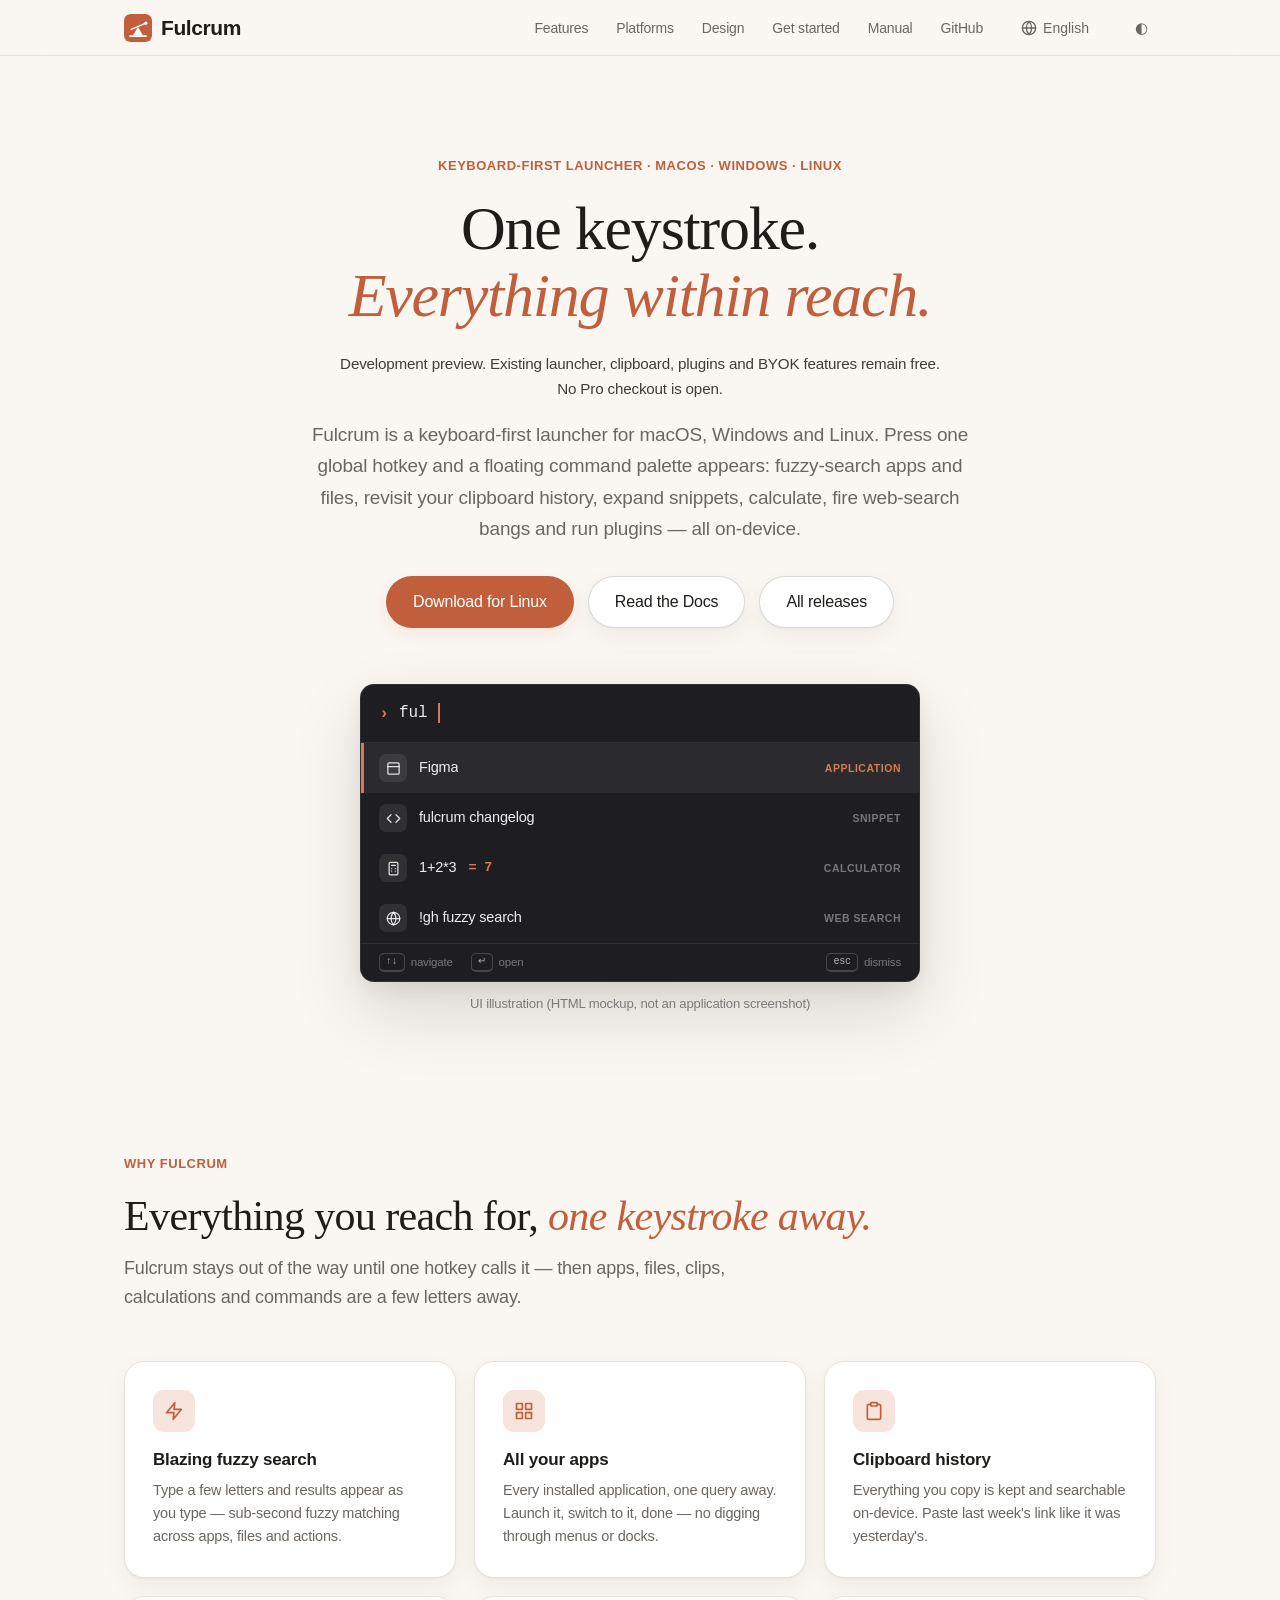
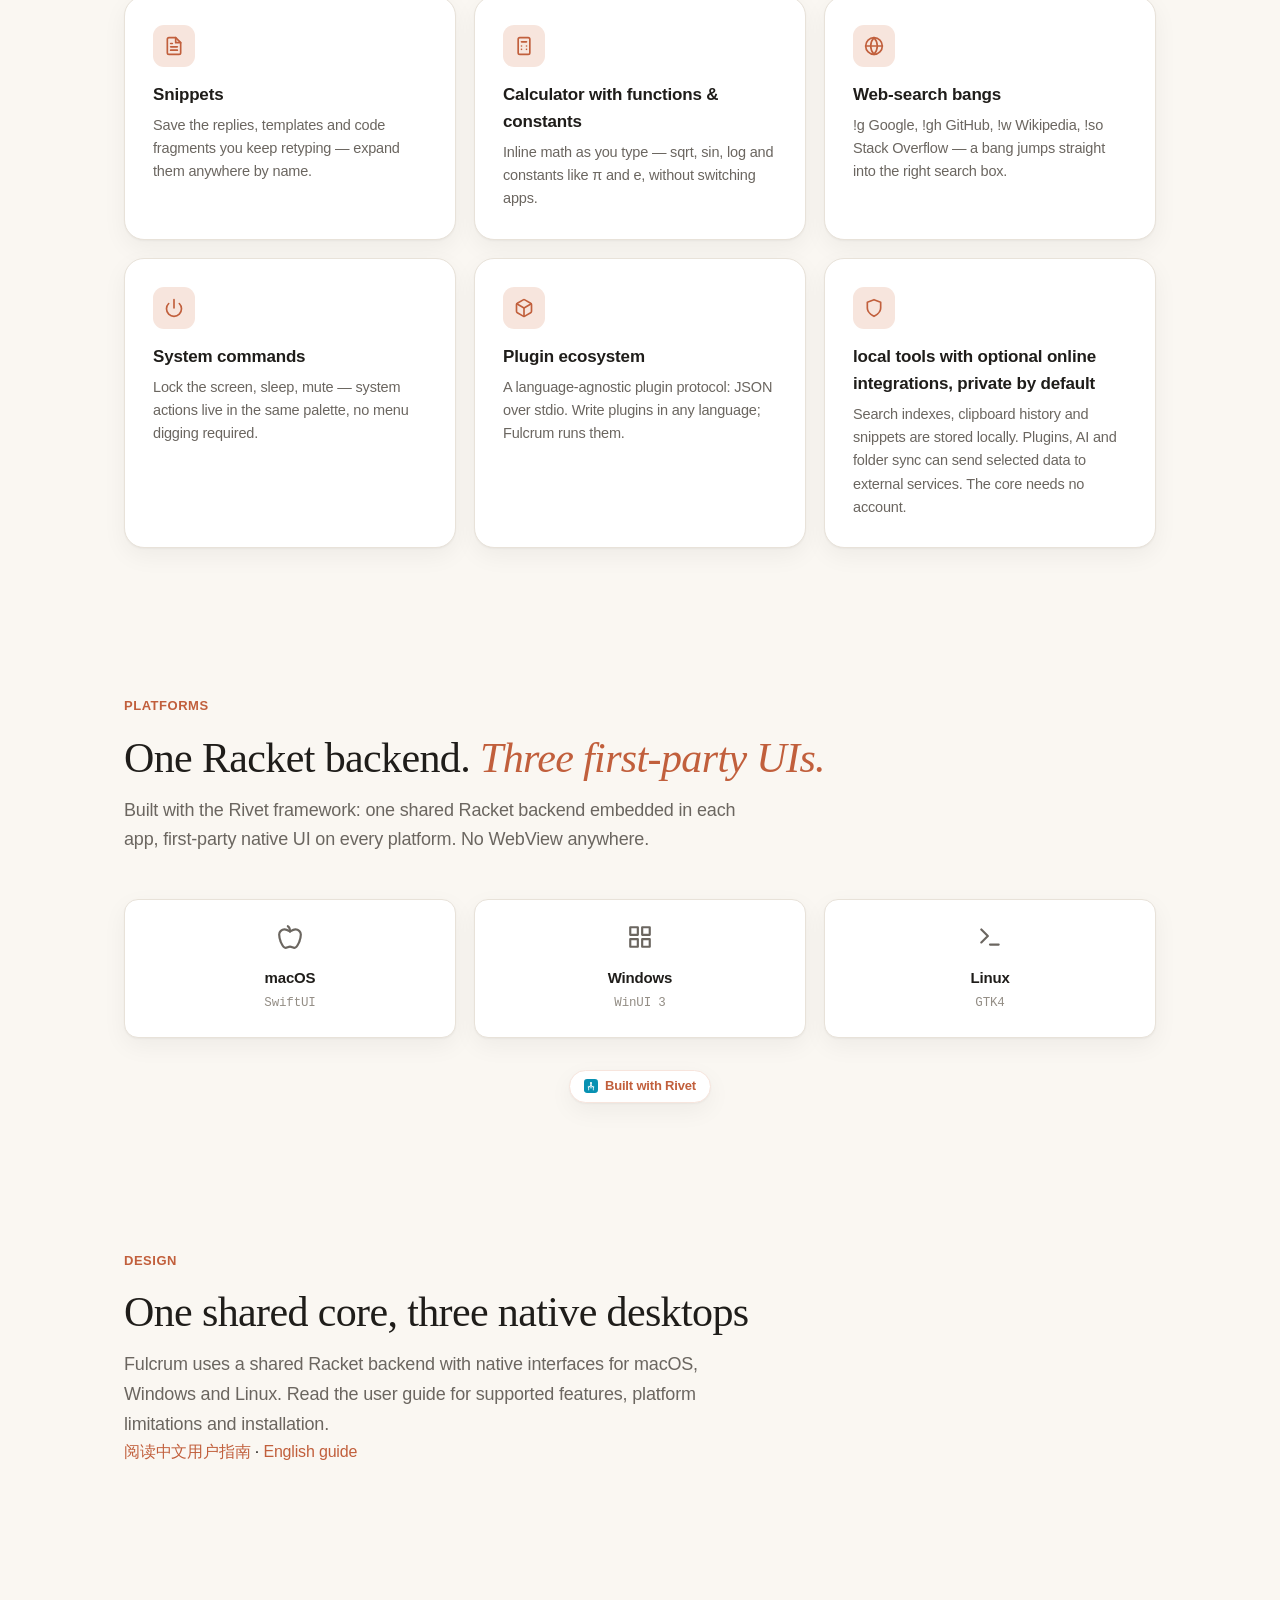
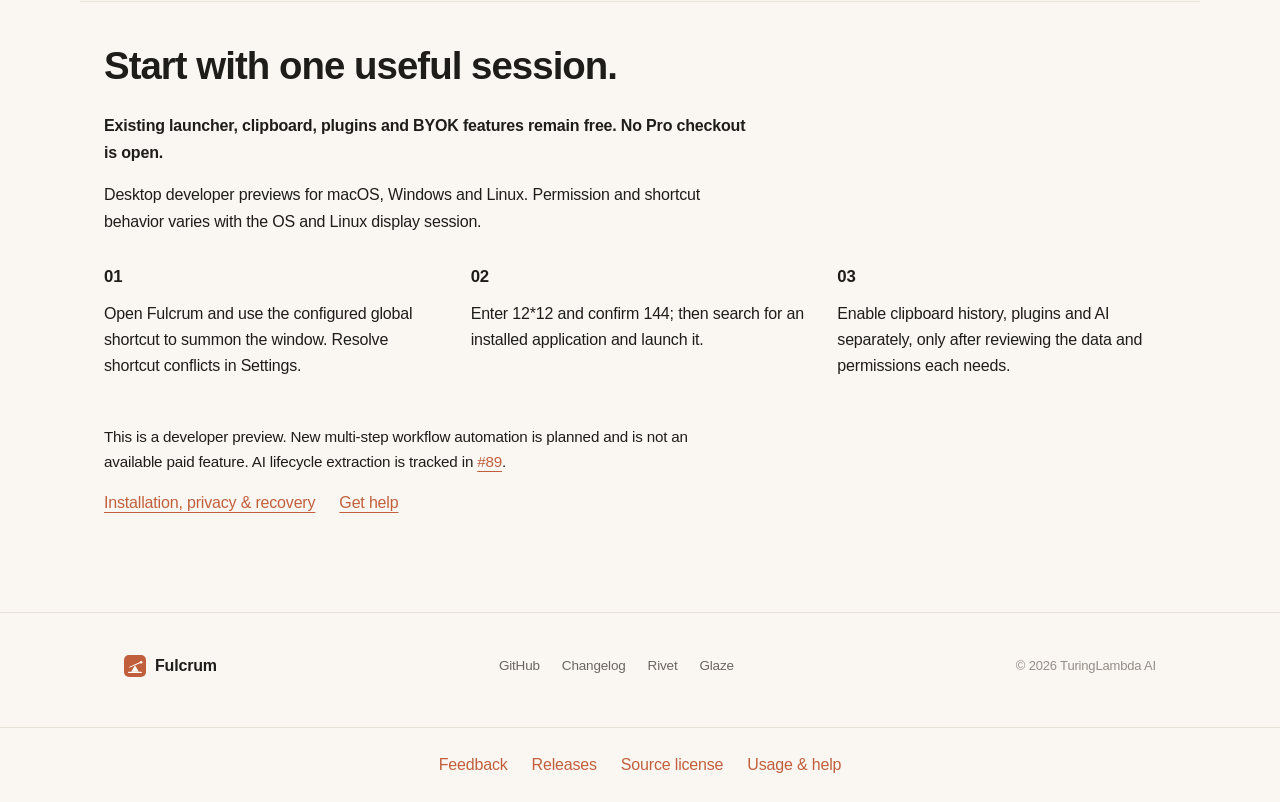
==== commit ec70c54f: "fix(site): correctly recognize SemVer tags in release asset resolver" ====
--- a/site/index.html
+++ b/site/index.html
@@ -365,7 +365,7 @@
                 var suffix = {mac: 'macos-' + arch + '.dmg', win: 'windows-x64.msi', linux: 'linux-' + arch + '.tar.gz'}[os];
                 var url = page;
                 if (release && !release.draft && !release.prerelease &&
-                    /^v[0-9]+\\.[0-9]+\\.[0-9]+$/.test(release.tag_name)) {
+                    /^v[0-9]+\.[0-9]+\.[0-9]+$/.test(release.tag_name)) {
                     var name = 'fulcrum-' + release.tag_name.slice(1) + '-' + suffix;
                     var exact = 'https://github.com/turlamai/fulcrum/releases/download/' + release.tag_name + '/' + name;
                     var asset = (release.assets || []).find(function (a) { return a.name === name && a.size > 0 && a.browser_download_url === exact; });
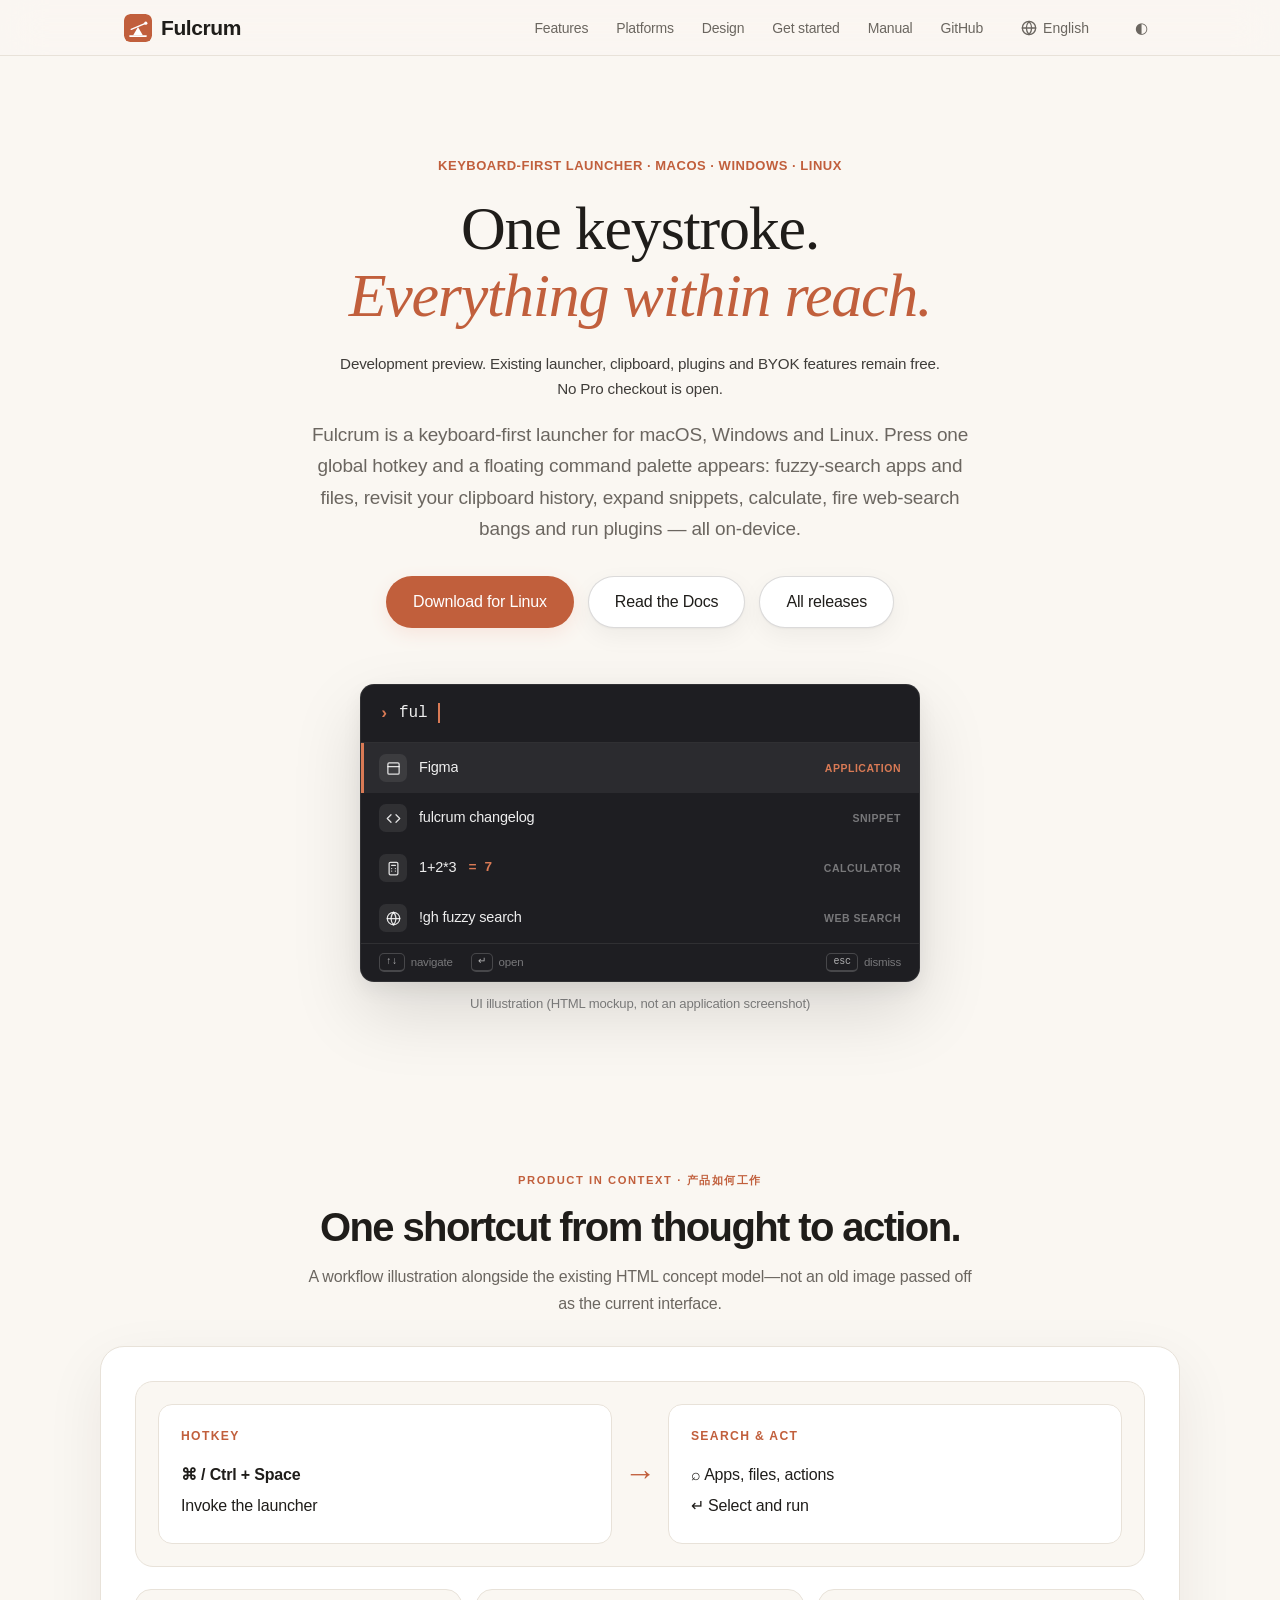
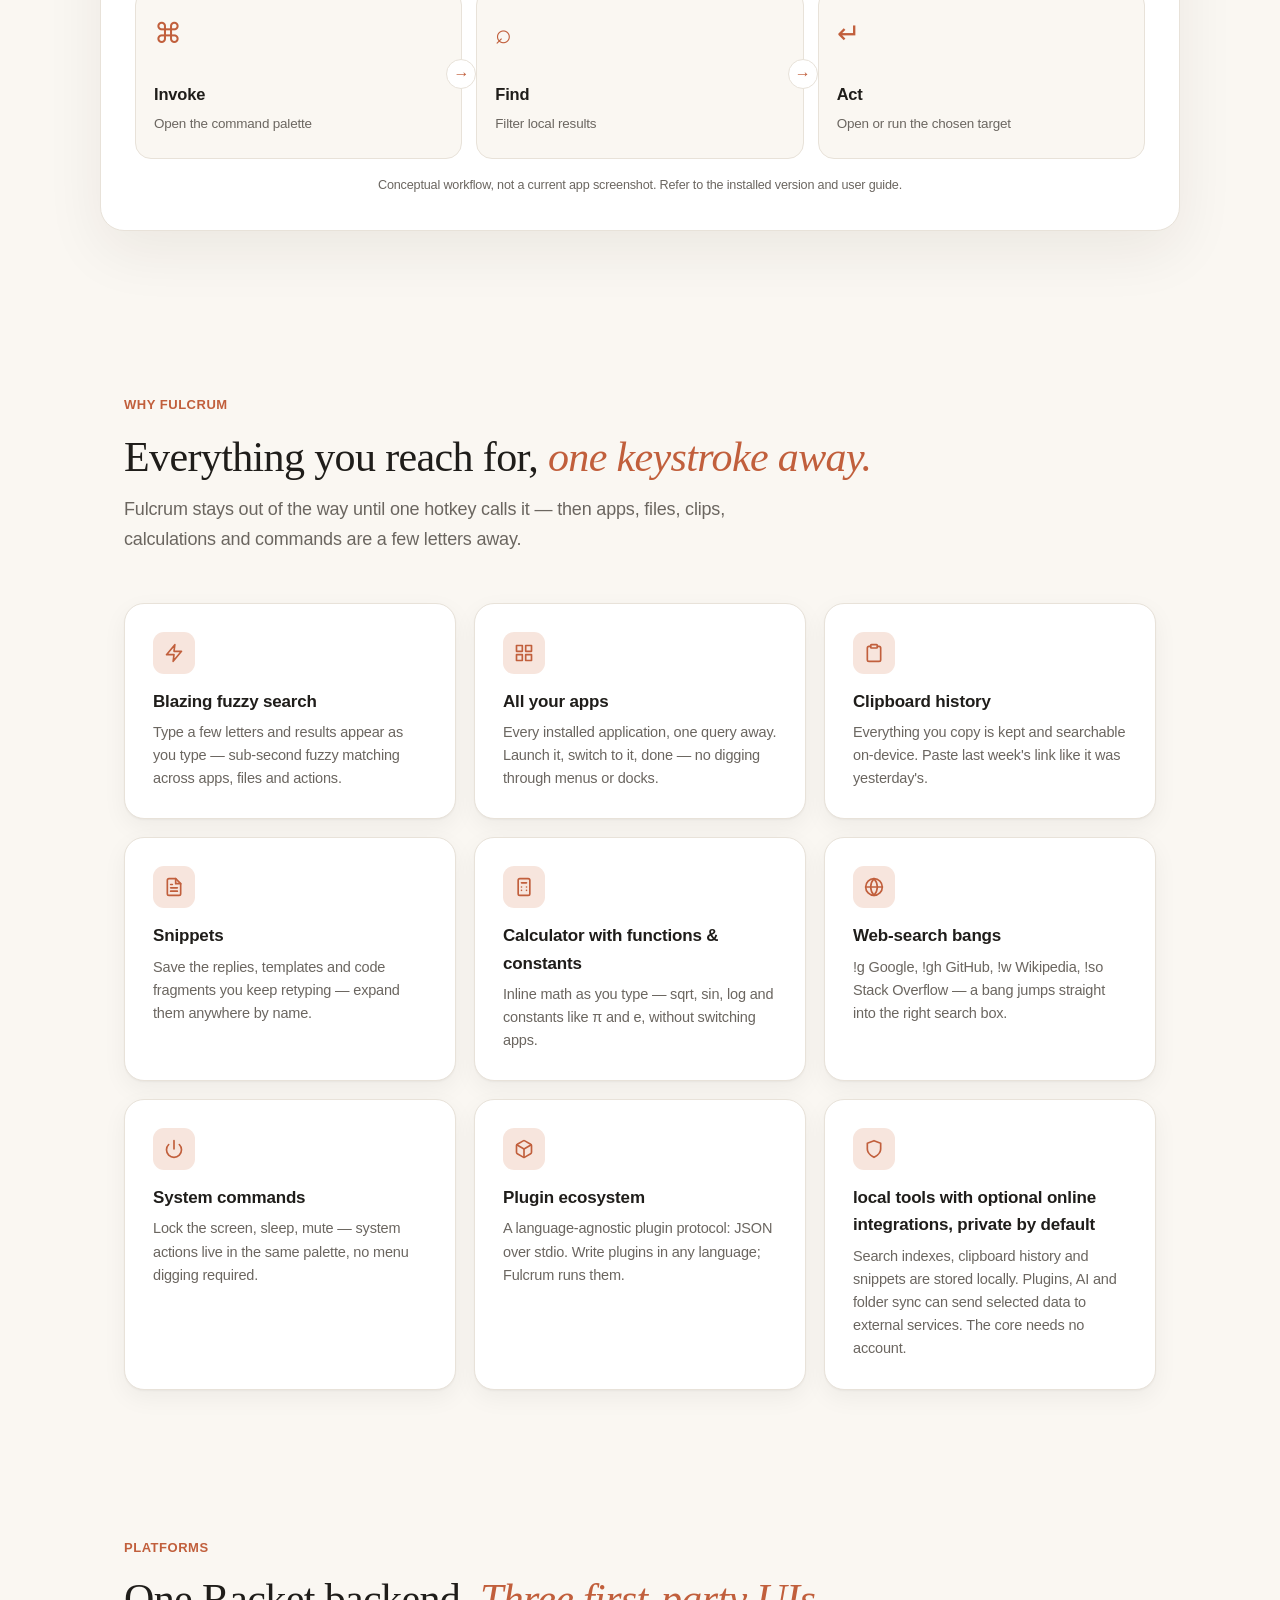
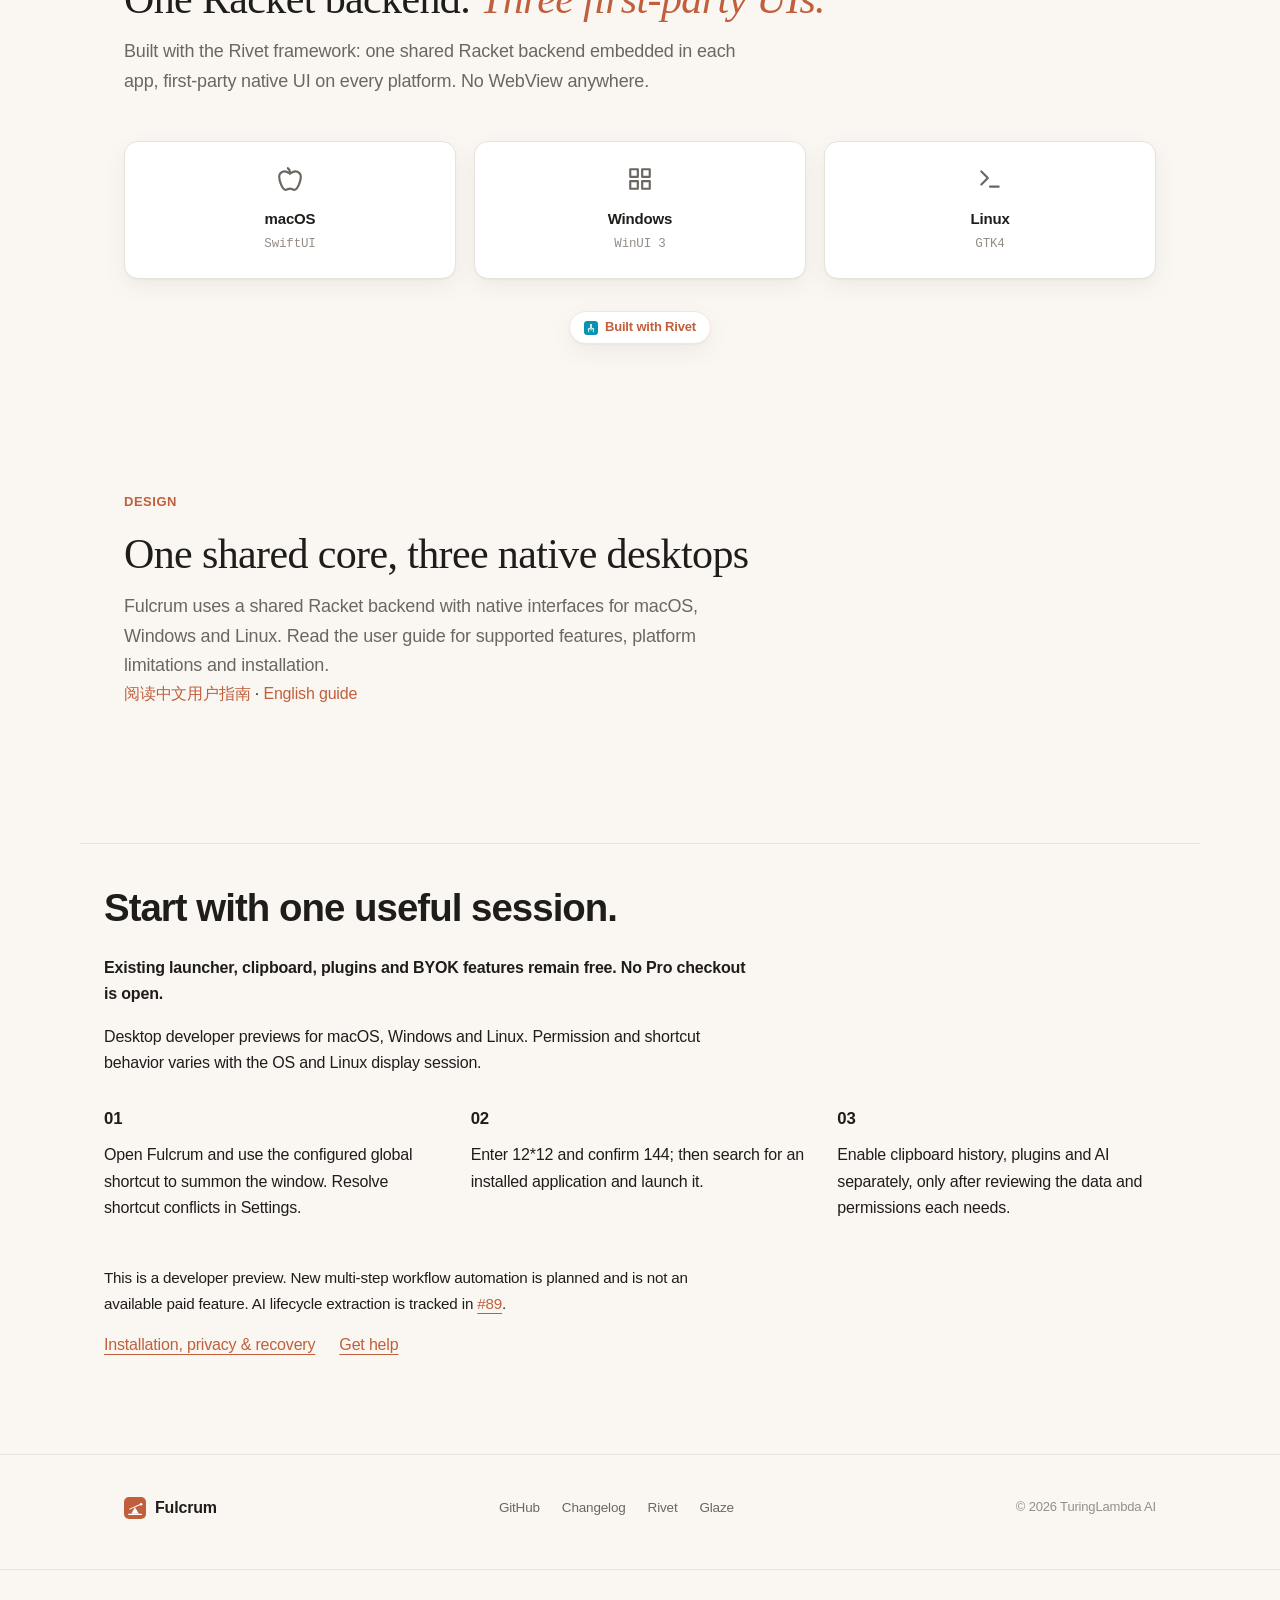
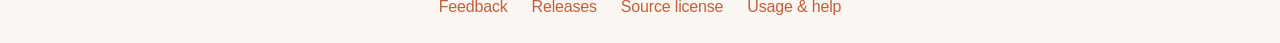
==== commit 24f15bda: "docs(site): showcase the product workflow with honest conceptual visuals" ====
--- a/site/index.html
+++ b/site/index.html
@@ -70,7 +70,45 @@
 html:lang(en) .reader-zh,html:lang(zh) .reader-en{display:none!important}@media(max-width:700px){.product-start{margin:40px auto;padding:24px 20px}.product-start-grid{grid-template-columns:1fr;gap:18px}}
 </style>
 <style>.lang-menu li.lang-choice{padding:0}.lang-menu .lang-choice button{display:block;width:100%;padding:8px 12px;border:0;background:transparent;color:inherit;font:inherit;text-align:left;cursor:pointer}.lang-menu .lang-choice button:focus-visible{outline:2px solid currentColor;outline-offset:-2px;border-radius:4px}</style>
-</head>
+<style id="visual-showcase-css">
+/* Visual Showcase: process illustration, intentionally not an app screenshot. */
+.vs-showcase{padding:clamp(48px,7vw,88px) 24px;background:var(--bg,var(--surface,#faf7f2));color:var(--text,var(--ink,#24211d))}
+.vs-showcase *{box-sizing:border-box}
+.vs-showcase .vs-wrap{max-width:1080px;margin:0 auto}
+.vs-showcase .vs-intro{text-align:center;max-width:680px;margin:0 auto 28px}
+.vs-showcase .vs-label{text-transform:uppercase;letter-spacing:.14em;font-size:.7rem;font-weight:700;color:var(--accent,#b85d3f)}
+.vs-showcase h2{font:inherit;font-size:clamp(1.65rem,3.3vw,2.5rem);font-weight:700;line-height:1.2;letter-spacing:-.04em;margin:12px 0}
+.vs-showcase .vs-lead,.vs-showcase .vs-caption{color:var(--text-2,var(--muted,#6b6660));line-height:1.7}
+.vs-showcase .vs-frame{padding:clamp(18px,3vw,34px);border:1px solid var(--border,var(--line,#e8e2d9));background:var(--bg-card,var(--surface,#fff));border-radius:24px;box-shadow:0 20px 60px rgba(36,29,18,.07);overflow:hidden}
+.vs-showcase .vs-stage{display:grid;grid-template-columns:repeat(3,minmax(0,1fr));gap:14px}
+.vs-showcase .vs-step{position:relative;min-height:170px;padding:22px 18px;border-radius:16px;background:var(--bg,var(--surface,#faf7f2));border:1px solid var(--border,var(--line,#e8e2d9))}
+.vs-showcase .vs-step:not(:last-child):after{content:"→";position:absolute;z-index:1;right:-15px;top:50%;transform:translateY(-50%);width:28px;height:28px;display:grid;place-items:center;border-radius:50%;background:var(--bg-card,var(--surface,#fff));color:var(--accent,#b85d3f);border:1px solid var(--border,var(--line,#e8e2d9))}
+.vs-showcase .vs-glyph{font-size:1.75rem;display:block;margin-bottom:24px;color:var(--accent,#b85d3f)}
+.vs-showcase .vs-step b{display:block;font-size:1.03rem;margin-bottom:7px}
+.vs-showcase .vs-step small{display:block;color:var(--text-2,var(--muted,#6b6660));font-size:.84rem;line-height:1.5}
+.vs-showcase .vs-caption{font-size:.79rem;text-align:center;margin:16px 0 0}
+.vs-showcase .vs-art{margin-bottom:22px;background:var(--bg,var(--surface,#f6f3ed));border:1px solid var(--border,var(--line,#e8e2d9));border-radius:18px;padding:22px;overflow:hidden;min-height:185px}
+.vs-showcase .vs-task-art{display:grid;grid-template-columns:1fr 1fr;gap:16px;align-items:start}
+.vs-showcase .vs-mini-board{background:var(--bg-card,var(--surface,#fff));border-radius:14px;border:1px solid var(--border,var(--line,#e8e2d9));padding:15px;box-shadow:0 6px 24px rgba(10,10,10,.04)}
+.vs-showcase .vs-mini-title{font-size:.76rem;color:var(--text-2,var(--muted,#6b6660));font-weight:700;margin-bottom:12px}
+.vs-showcase .vs-mini-task{display:flex;align-items:center;gap:10px;padding:9px 3px;border-top:1px solid var(--border,var(--line,#e8e2d9));font-size:.9rem}
+.vs-showcase .vs-ring{flex:none;height:17px;width:17px;border:2px solid var(--accent,#b85d3f);border-radius:50%}
+.vs-showcase .vs-ring.done{background:var(--accent,#b85d3f);position:relative}.vs-showcase .vs-ring.done:after{content:"✓";color:#fff;font-size:12px;position:absolute;left:2px;top:-3px}
+.vs-showcase .vs-mini-tag{margin-left:auto;color:var(--accent,#b85d3f);background:var(--accent-soft,#f7e5dd);font-size:.7rem;padding:3px 6px;border-radius:6px}
+.vs-showcase .vs-reader-art{display:grid;grid-template-columns:1.5fr 1fr;gap:18px}
+.vs-showcase .vs-paper,.vs-showcase .vs-annotation{border-radius:14px;background:var(--bg-card,var(--surface,#fff));border:1px solid var(--border,var(--line,#e8e2d9));padding:18px}
+.vs-showcase .vs-paper-title{font-size:.75rem;letter-spacing:.1em;color:var(--text-2,var(--muted,#6b6660));margin-bottom:22px}
+.vs-showcase .vs-line{height:9px;background:var(--border,var(--line,#e8e2d9));border-radius:8px;margin:12px 0;max-width:100%}
+.vs-showcase .vs-line.short{width:57%}.vs-showcase .vs-line.mid{width:82%}
+.vs-showcase .vs-highlight{height:15px;border-radius:3px;width:72%;background:color-mix(in srgb,var(--accent,#d97757) 32%,transparent)}
+.vs-showcase .vs-note-label{font-size:.72rem;letter-spacing:.09em;color:var(--accent,#b85d3f);font-weight:800}
+.vs-showcase .vs-note-body{font-size:.93rem;line-height:1.7;margin:18px 0}
+.vs-showcase .vs-note-foot{font-size:.75rem;color:var(--text-2,var(--muted,#6b6660))}
+html:lang(en) .vs-zh,html:lang(zh) .vs-en{display:none!important}
+@media(max-width:700px){.vs-showcase .vs-stage{grid-template-columns:1fr}.vs-showcase .vs-step{min-height:120px}.vs-showcase .vs-step:not(:last-child):after{right:calc(50% - 14px);top:auto;bottom:-15px;transform:rotate(90deg)}.vs-showcase .vs-glyph{margin-bottom:12px}.vs-showcase .vs-reader-art{grid-template-columns:1fr 1fr}.vs-showcase .vs-art{padding:14px}}
+@media(prefers-reduced-motion:reduce){.vs-showcase *, .vs-showcase *:before,.vs-showcase *:after{animation:none!important;transition:none!important}}
+.vs-showcase .vs-wide{display:grid;grid-template-columns:1fr auto 1fr;gap:12px;align-items:center}.vs-showcase .vs-pane{min-width:0;border-radius:14px;border:1px solid var(--border,var(--line,#ddd));background:var(--bg-card,var(--surface,#fff));padding:22px}.vs-showcase .vs-arrow{font-size:2rem;color:var(--accent,#c15f3c)}.vs-showcase .vs-pane-title{font-size:.76rem;letter-spacing:.11em;font-weight:700;color:var(--accent,#c15f3c);margin-bottom:14px}.vs-showcase .vs-pane-content{font-size:1rem;line-height:1.9;overflow-wrap:anywhere}.vs-showcase .vs-code{font-family:ui-monospace,monospace;font-size:.82rem;line-height:2}.vs-showcase .vs-bubbles{display:flex;justify-content:center;gap:12px;flex-wrap:wrap}.vs-showcase .vs-bubble{border:1px solid var(--border,var(--line,#ddd));border-radius:999px;padding:12px 16px;background:var(--bg-card,var(--surface,#fff))}.vs-showcase .vs-symbol{display:grid;place-items:center;height:110px;width:110px;border-radius:40px;margin:20px auto 4px;background:var(--accent-soft,#f7e5dd);color:var(--accent,#c15f3c);font-size:3.2rem}.vs-showcase .vs-waves{display:flex;align-items:center;justify-content:center;gap:6px;height:95px}.vs-showcase .vs-waves span{width:8px;border-radius:8px;background:var(--accent,#c15f3c)}@media(max-width:700px){.vs-showcase .vs-wide{grid-template-columns:1fr}.vs-showcase .vs-arrow{transform:rotate(90deg);text-align:center}}
+</style></head>
 
 <body>
 
@@ -178,6 +216,8 @@
             </div>
         </div>
     </section>
+<!-- Visual Showcase: illustration, not UI screenshot --><section class="vs-showcase" id="visual-showcase" aria-label="Product workflow illustration"><div class="vs-wrap"><div class="vs-intro"><span class="vs-label">PRODUCT IN CONTEXT · 产品如何工作</span><h2><span lang="zh-CN" class="vs-zh">一个热键，把想法变成动作。</span><span lang="en" class="vs-en">One shortcut from thought to action.</span></h2><p class="vs-lead"><span lang="zh-CN" class="vs-zh">主页已有交互模型；补充一张可理解的工作流程图，但不将旧版本图片冒充现有界面。</span><span lang="en" class="vs-en">A workflow illustration alongside the existing HTML concept model—not an old image passed off as the current interface.</span></p></div><div class="vs-frame"><div class="vs-art vs-wide"><div class="vs-pane"><div class="vs-pane-title">HOTKEY</div><div class="vs-pane-content"><strong>⌘ / Ctrl + Space</strong><br><span lang="zh-CN" class="vs-zh">呼出启动器</span><span lang="en" class="vs-en">Invoke the launcher</span></div></div><div class="vs-arrow">→</div><div class="vs-pane"><div class="vs-pane-title">SEARCH &amp; ACT</div><div class="vs-pane-content">⌕ <span lang="zh-CN" class="vs-zh">应用、文件、操作</span><span lang="en" class="vs-en">Apps, files, actions</span><br>↵ <span lang="zh-CN" class="vs-zh">选择并执行</span><span lang="en" class="vs-en">Select and run</span></div></div></div><div class="vs-stage"><div class="vs-step"><span class="vs-glyph" aria-hidden="true">⌘</span><b><span lang="zh-CN" class="vs-zh">唤出</span><span lang="en" class="vs-en">Invoke</span></b><small><span lang="zh-CN" class="vs-zh">从当前桌面进入命令面板</span><span lang="en" class="vs-en">Open the command palette</span></small></div><div class="vs-step"><span class="vs-glyph" aria-hidden="true">⌕</span><b><span lang="zh-CN" class="vs-zh">查找</span><span lang="en" class="vs-en">Find</span></b><small><span lang="zh-CN" class="vs-zh">筛选已有的本地结果</span><span lang="en" class="vs-en">Filter local results</span></small></div><div class="vs-step"><span class="vs-glyph" aria-hidden="true">↵</span><b><span lang="zh-CN" class="vs-zh">执行</span><span lang="en" class="vs-en">Act</span></b><small><span lang="zh-CN" class="vs-zh">确定目标后启动或运行</span><span lang="en" class="vs-en">Open or run the chosen target</span></small></div></div><p class="vs-caption"><span lang="zh-CN" class="vs-zh">概念工作流示意，非当前软件截图；以安装版本和用户手册为准。</span><span lang="en" class="vs-en">Conceptual workflow, not a current app screenshot. Refer to the installed version and user guide.</span></p></div></div></section><!-- End Visual Showcase -->
+
 
     <!-- Features -->
     <section id="features">
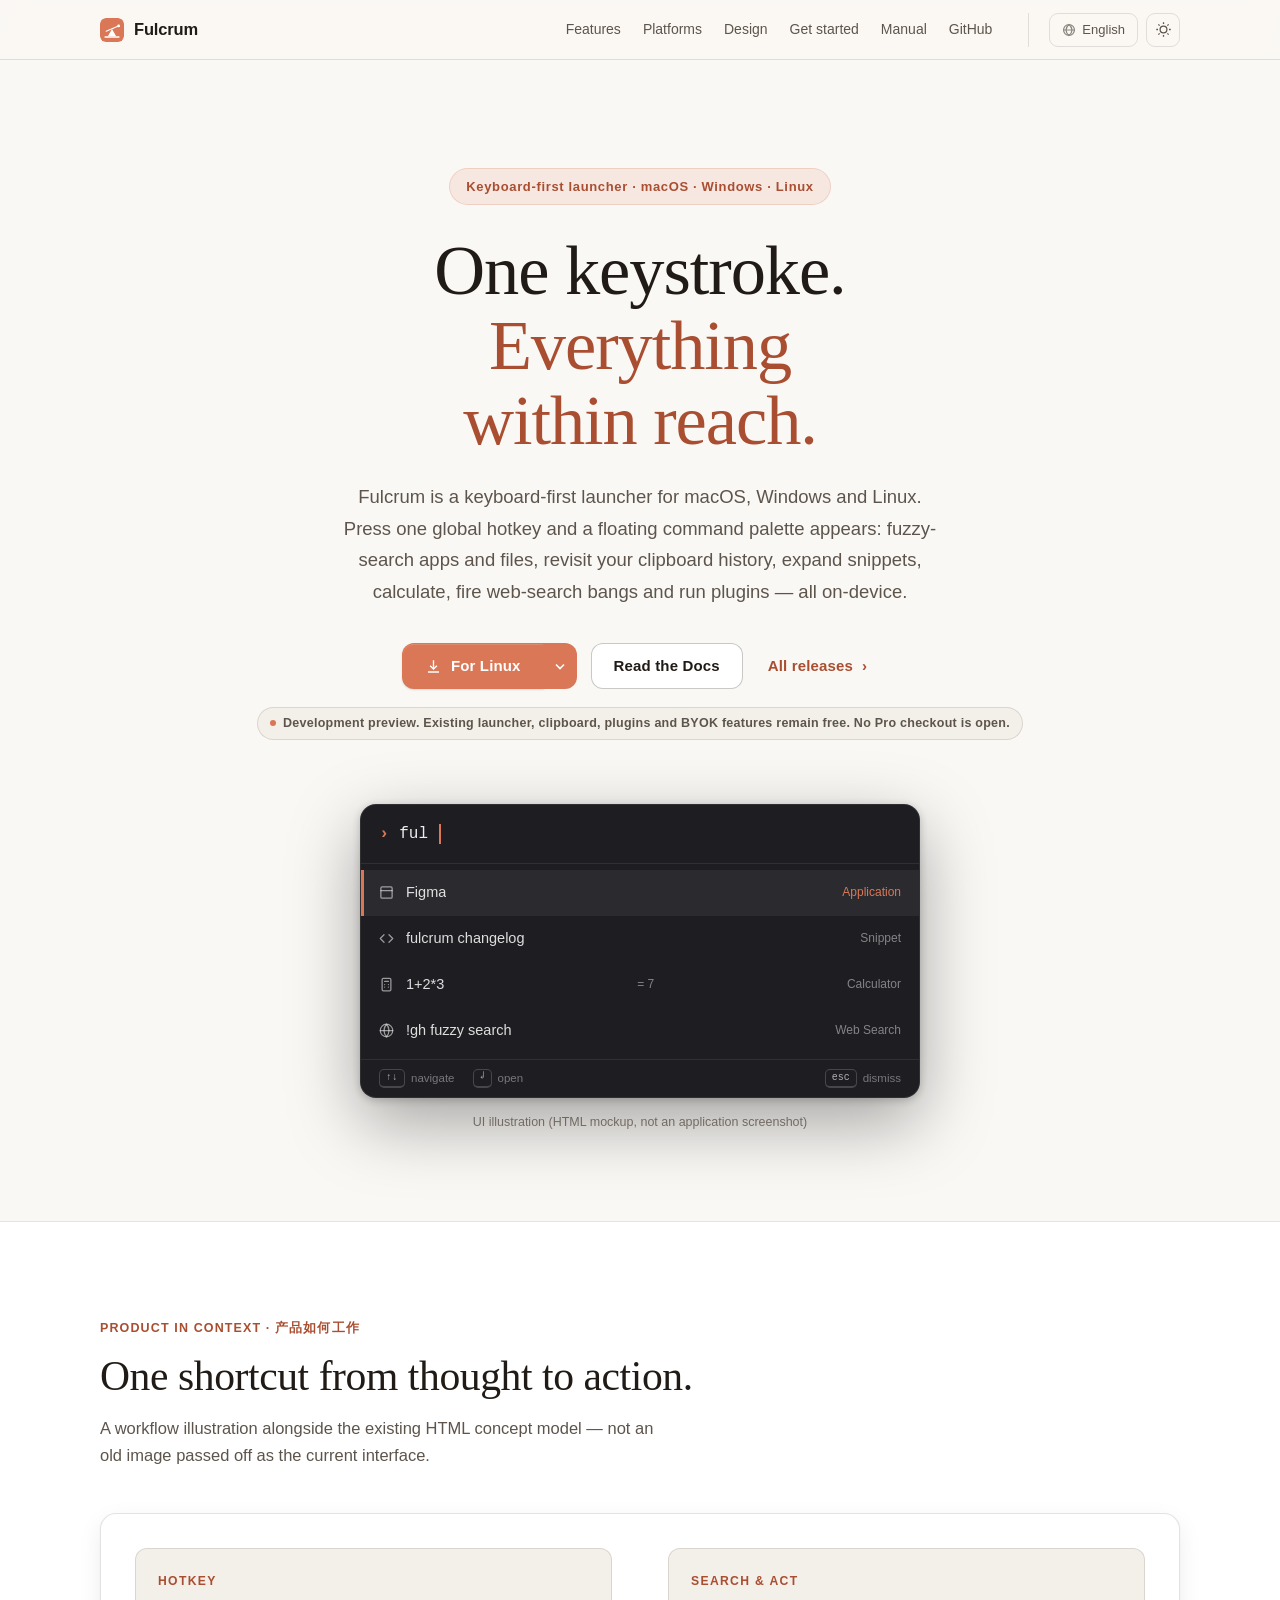
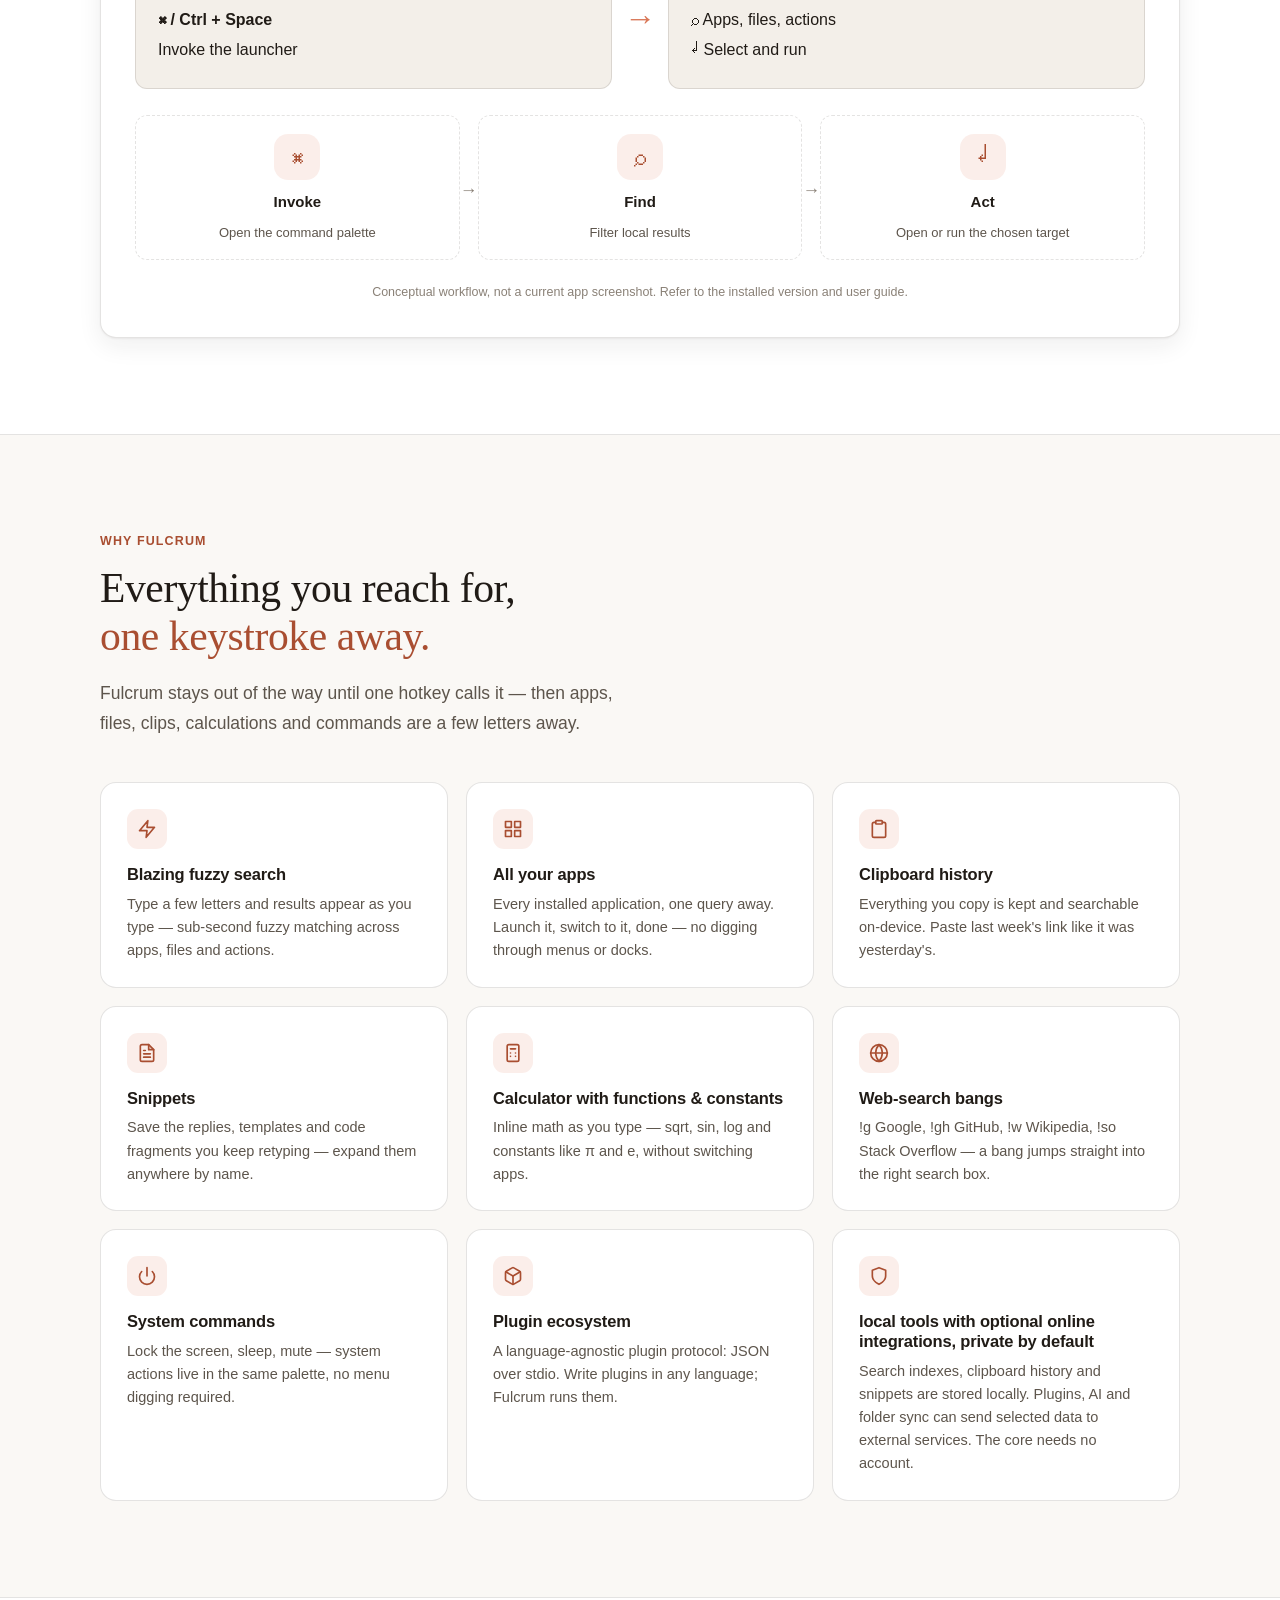
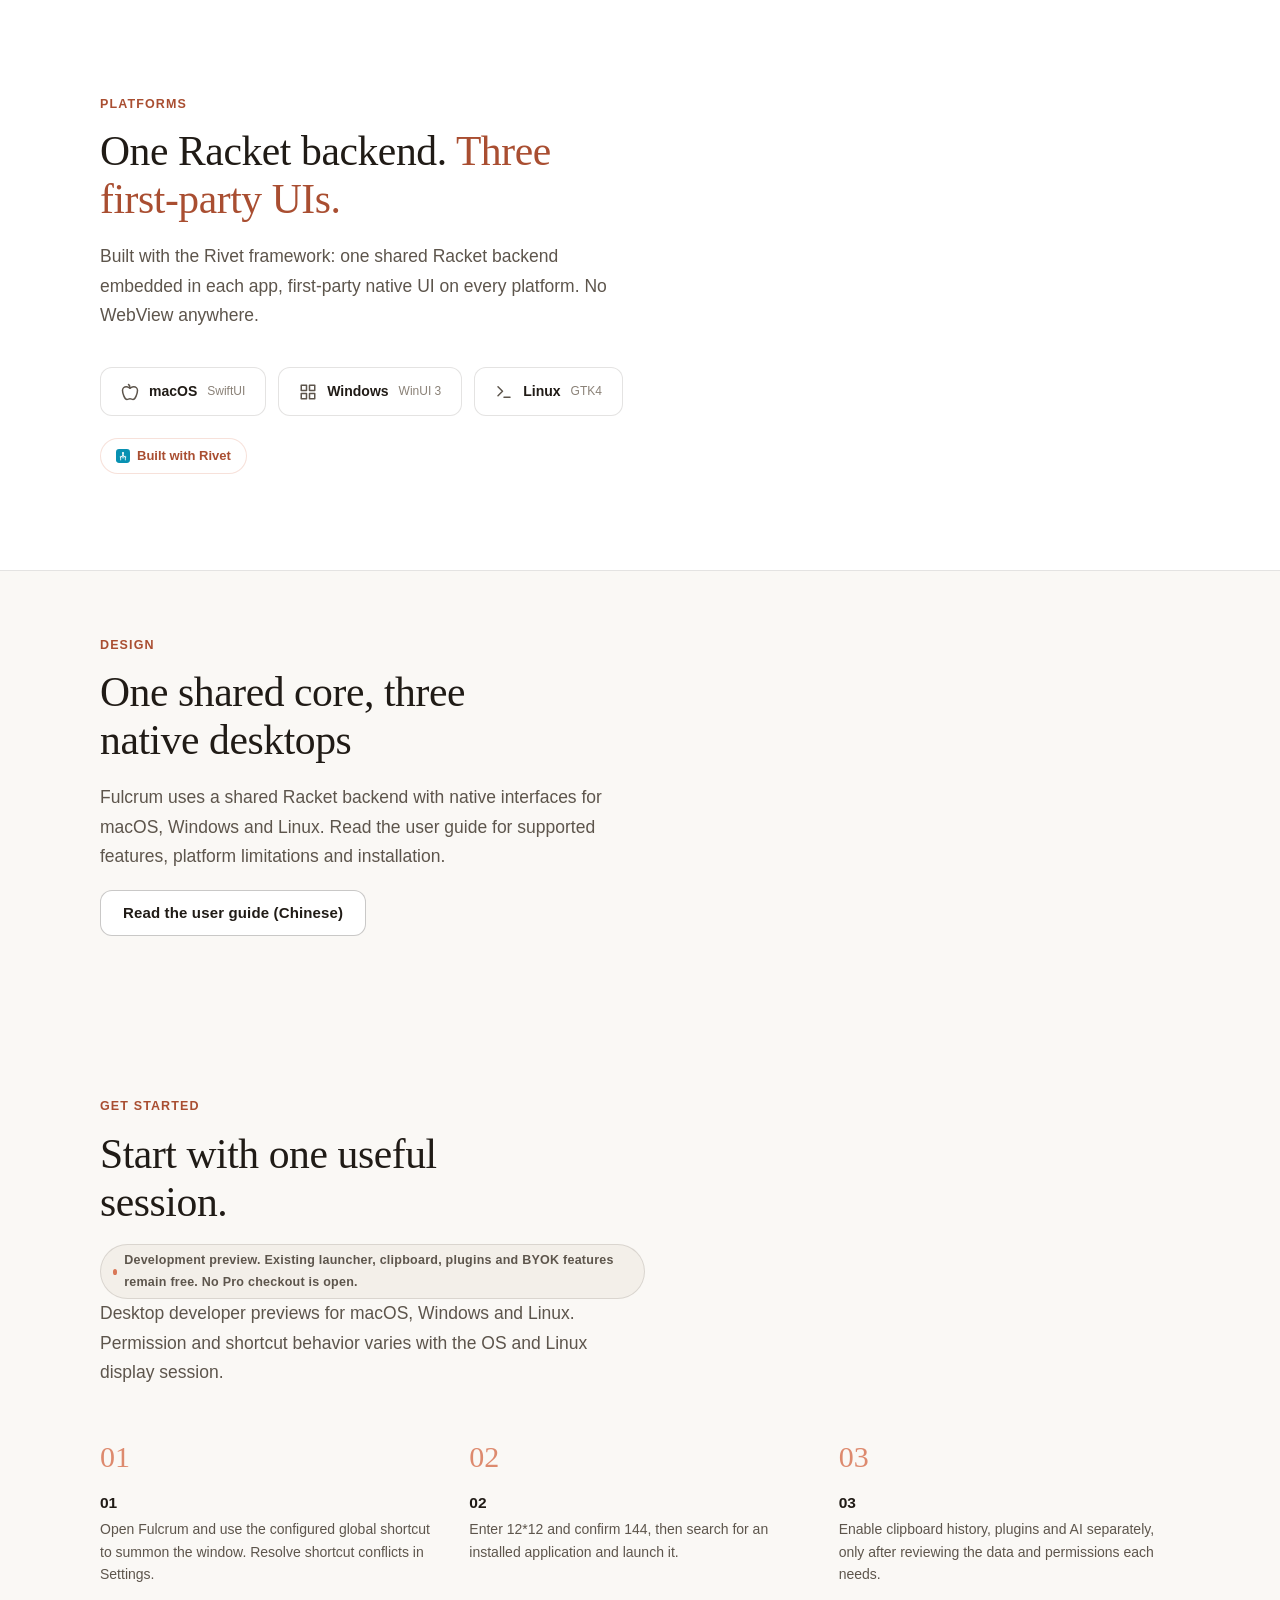
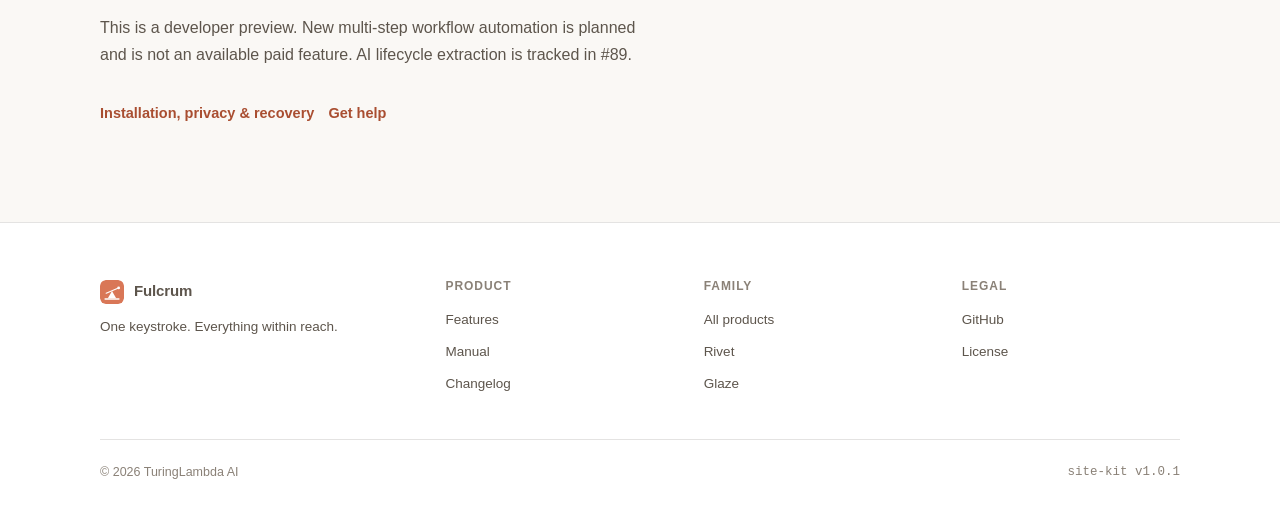
==== commit ef0642b6: "site: rebuild homepage on site-kit v1.0.1 - adopt family design system (terracotta accent, Newsreade" ====
--- a/site/index.html
+++ b/site/index.html
@@ -1,5 +1,5 @@
 <!DOCTYPE html>
-<html lang="zh-CN">
+<html lang="zh-CN" data-kit-id="fulcrum">
 
 <head>
     <meta charset="UTF-8">
@@ -7,7 +7,7 @@
     <title>Fulcrum 支点 — 一次按键，直达一切。</title>
     <meta name="description" content="Fulcrum（支点）是 macOS、Windows 与 Linux 上的键盘优先启动器：一个全局热键唤出浮动命令面板——模糊搜索应用与文件、剪贴板历史、片段、计算、网络搜索 bang 与插件，本地工具与可选在线集成。">
     <link rel="canonical" href="https://fulcrum.jrtx.site/">
-    <meta name="theme-color" content="#c15f3c">
+    <meta name="theme-color" content="#D97757">
     <meta property="og:type" content="website">
     <meta property="og:site_name" content="Fulcrum">
     <meta property="og:title" content="Fulcrum — One keystroke. Everything within reach.">
@@ -15,11 +15,10 @@
     <meta property="og:url" content="https://fulcrum.jrtx.site/">
     <meta name="twitter:card" content="summary">
     <meta name="twitter:title" content="Fulcrum — One keystroke. Everything within reach.">
-    <meta name="twitter:description" content="Fulcrum is a keyboard-first launcher for macOS, Windows and Linux. One global hotkey opens a floating command palette: apps, files, clipboard history, snippets, calculation, web-search bangs and plugins — local tools with optional online integrations.">
+    <meta name="twitter:description" content="Fulcrum is a keyboard-first launcher for macOS, Windows and Linux — local tools with optional online integrations.">
+
+    <!-- Theme pre-paint: no flash before the stylesheet paints. -->
     <script>
-        // Anti-flash: set the theme before the stylesheet paints — from
-        // localStorage when the user has picked manually, otherwise from the
-        // system preference.
         (function () {
             var t;
             try { t = localStorage.getItem('fulcrum-theme'); } catch (e) {}
@@ -29,598 +28,520 @@
             document.documentElement.dataset.theme = t;
         })();
     </script>
-    <link rel="icon" type="image/svg+xml" href="data:image/svg+xml,%3Csvg xmlns='http://www.w3.org/2000/svg' viewBox='0 0 512 512'%3E%3Crect width='512' height='512' rx='115' fill='%23c15f3c'/%3E%3Cpath d='M108 404 L404 404' stroke='%23FFFFFF' stroke-width='30' stroke-linecap='round'/%3E%3Cpath d='M256 236 L344 388 L168 388 Z' fill='%23FFFFFF'/%3E%3Cpath d='M132 282 L380 176' stroke='%23FFFFFF' stroke-width='24' stroke-linecap='round'/%3E%3Ccircle cx='398' cy='168' r='30' fill='%23FFFFFF'/%3E%3C/svg%3E">
-    <link rel="stylesheet" href="styles.css">
+
+    <link rel="icon" type="image/svg+xml" href="data:image/svg+xml,%3Csvg xmlns='http://www.w3.org/2000/svg' viewBox='0 0 512 512'%3E%3Crect width='512' height='512' rx='115' fill='%23D97757'/%3E%3Cpath d='M108 404 L404 404' stroke='%23FFFFFF' stroke-width='30' stroke-linecap='round'/%3E%3Cpath d='M256 236 L344 388 L168 388 Z' fill='%23FFFFFF'/%3E%3Cpath d='M132 282 L380 176' stroke='%23FFFFFF' stroke-width='24' stroke-linecap='round'/%3E%3Ccircle cx='398' cy='168' r='30' fill='%23FFFFFF'/%3E%3C/svg%3E">
+    <link rel="stylesheet" href="family.css">
+    <link rel="stylesheet" href="site.css">
     <link rel="preload" href="fonts/newsreader-latin-var.woff2" as="font" type="font/woff2" crossorigin>
     <link rel="preload" href="fonts/newsreader-latin-var-italic.woff2" as="font" type="font/woff2" crossorigin>
-    <script>document.documentElement.classList.add('js-anim')</script>
-    <style>
-        /* Fulcrum's per-site accent family (warm copper), re-asserted over
-           the shared stylesheet's neutral defaults — family pattern. */
-        :root {
-            --accent: #c15f3c;
-            --accent-hover: #a94f30;
-            --accent-soft: #f7e5dd;
-            --accent-tint: rgba(193, 95, 60, 0.08);
-            --accent-bright: #d97a55;
-        }
-    #pricing .pricing-grid { grid-template-columns:repeat(2,minmax(0,1fr)); }
-#pricing .plan-price { font-size:clamp(2rem,4vw,3rem); overflow-wrap:anywhere; }
-@media (max-width:700px) { #pricing .pricing-grid { grid-template-columns:minmax(0,1fr); } }
-</style>
-<script>
-var _hmt = _hmt || [];
-(function() {
-  var hm = document.createElement("script");
-  hm.src = "https://hm.baidu.com/hm.js?8e2445912635226bcba0c400bfb6079d";
-  var s = document.getElementsByTagName("script")[0];
-  s.parentNode.insertBefore(hm, s);
-})();
-</script>
-<style>
-  #product-support { display:flex; flex-wrap:wrap; justify-content:center; gap:12px 24px; padding:24px; font:inherit; border-top:1px solid var(--border, #a8a29e); }
-  #product-support a:focus-visible { outline:2px solid currentColor; outline-offset:4px; }
-  html:lang(en) #product-support .support-zh, html:lang(zh) #product-support .support-en { display:none; }
-</style>
-<style id="product-start-style">
-.product-availability{font-size:.95rem;line-height:1.65;max-width:72ch;margin:18px 0;opacity:.85}
-.hero-demo-caption{margin:12px auto 0;text-align:center;font-size:.82rem;line-height:1.5;color:var(--muted,var(--text-muted,#777));opacity:.9} .hero .product-availability{margin-left:auto;margin-right:auto}
-.product-start{max-width:1120px;margin:64px auto;padding:32px 24px;border-top:1px solid var(--border,#aaa);font:inherit;line-height:1.65}
-.product-start h2{font-size:clamp(1.7rem,3vw,2.4rem);letter-spacing:-.025em;margin:0 0 16px}.product-start h3{font-size:1.05rem;margin:0 0 10px}.product-start p{margin:0 0 16px;max-width:74ch}.product-start-grid{display:grid;grid-template-columns:repeat(3,minmax(0,1fr));gap:28px;margin:28px 0}.product-start a{text-decoration:underline;text-underline-offset:4px;overflow-wrap:anywhere}.product-start a:focus-visible{outline:2px solid currentColor;outline-offset:5px}.product-start .start-links{display:flex;gap:16px 24px;flex-wrap:wrap}.product-start .start-status{font-weight:600}.product-start .start-limits{font-size:.95em}
-html:lang(en) .reader-zh,html:lang(zh) .reader-en{display:none!important}@media(max-width:700px){.product-start{margin:40px auto;padding:24px 20px}.product-start-grid{grid-template-columns:1fr;gap:18px}}
-</style>
-<style>.lang-menu li.lang-choice{padding:0}.lang-menu .lang-choice button{display:block;width:100%;padding:8px 12px;border:0;background:transparent;color:inherit;font:inherit;text-align:left;cursor:pointer}.lang-menu .lang-choice button:focus-visible{outline:2px solid currentColor;outline-offset:-2px;border-radius:4px}</style>
-<style id="visual-showcase-css">
-/* Visual Showcase: process illustration, intentionally not an app screenshot. */
-.vs-showcase{padding:clamp(48px,7vw,88px) 24px;background:var(--bg,var(--surface,#faf7f2));color:var(--text,var(--ink,#24211d))}
-.vs-showcase *{box-sizing:border-box}
-.vs-showcase .vs-wrap{max-width:1080px;margin:0 auto}
-.vs-showcase .vs-intro{text-align:center;max-width:680px;margin:0 auto 28px}
-.vs-showcase .vs-label{text-transform:uppercase;letter-spacing:.14em;font-size:.7rem;font-weight:700;color:var(--accent,#b85d3f)}
-.vs-showcase h2{font:inherit;font-size:clamp(1.65rem,3.3vw,2.5rem);font-weight:700;line-height:1.2;letter-spacing:-.04em;margin:12px 0}
-.vs-showcase .vs-lead,.vs-showcase .vs-caption{color:var(--text-2,var(--muted,#6b6660));line-height:1.7}
-.vs-showcase .vs-frame{padding:clamp(18px,3vw,34px);border:1px solid var(--border,var(--line,#e8e2d9));background:var(--bg-card,var(--surface,#fff));border-radius:24px;box-shadow:0 20px 60px rgba(36,29,18,.07);overflow:hidden}
-.vs-showcase .vs-stage{display:grid;grid-template-columns:repeat(3,minmax(0,1fr));gap:14px}
-.vs-showcase .vs-step{position:relative;min-height:170px;padding:22px 18px;border-radius:16px;background:var(--bg,var(--surface,#faf7f2));border:1px solid var(--border,var(--line,#e8e2d9))}
-.vs-showcase .vs-step:not(:last-child):after{content:"→";position:absolute;z-index:1;right:-15px;top:50%;transform:translateY(-50%);width:28px;height:28px;display:grid;place-items:center;border-radius:50%;background:var(--bg-card,var(--surface,#fff));color:var(--accent,#b85d3f);border:1px solid var(--border,var(--line,#e8e2d9))}
-.vs-showcase .vs-glyph{font-size:1.75rem;display:block;margin-bottom:24px;color:var(--accent,#b85d3f)}
-.vs-showcase .vs-step b{display:block;font-size:1.03rem;margin-bottom:7px}
-.vs-showcase .vs-step small{display:block;color:var(--text-2,var(--muted,#6b6660));font-size:.84rem;line-height:1.5}
-.vs-showcase .vs-caption{font-size:.79rem;text-align:center;margin:16px 0 0}
-.vs-showcase .vs-art{margin-bottom:22px;background:var(--bg,var(--surface,#f6f3ed));border:1px solid var(--border,var(--line,#e8e2d9));border-radius:18px;padding:22px;overflow:hidden;min-height:185px}
-.vs-showcase .vs-task-art{display:grid;grid-template-columns:1fr 1fr;gap:16px;align-items:start}
-.vs-showcase .vs-mini-board{background:var(--bg-card,var(--surface,#fff));border-radius:14px;border:1px solid var(--border,var(--line,#e8e2d9));padding:15px;box-shadow:0 6px 24px rgba(10,10,10,.04)}
-.vs-showcase .vs-mini-title{font-size:.76rem;color:var(--text-2,var(--muted,#6b6660));font-weight:700;margin-bottom:12px}
-.vs-showcase .vs-mini-task{display:flex;align-items:center;gap:10px;padding:9px 3px;border-top:1px solid var(--border,var(--line,#e8e2d9));font-size:.9rem}
-.vs-showcase .vs-ring{flex:none;height:17px;width:17px;border:2px solid var(--accent,#b85d3f);border-radius:50%}
-.vs-showcase .vs-ring.done{background:var(--accent,#b85d3f);position:relative}.vs-showcase .vs-ring.done:after{content:"✓";color:#fff;font-size:12px;position:absolute;left:2px;top:-3px}
-.vs-showcase .vs-mini-tag{margin-left:auto;color:var(--accent,#b85d3f);background:var(--accent-soft,#f7e5dd);font-size:.7rem;padding:3px 6px;border-radius:6px}
-.vs-showcase .vs-reader-art{display:grid;grid-template-columns:1.5fr 1fr;gap:18px}
-.vs-showcase .vs-paper,.vs-showcase .vs-annotation{border-radius:14px;background:var(--bg-card,var(--surface,#fff));border:1px solid var(--border,var(--line,#e8e2d9));padding:18px}
-.vs-showcase .vs-paper-title{font-size:.75rem;letter-spacing:.1em;color:var(--text-2,var(--muted,#6b6660));margin-bottom:22px}
-.vs-showcase .vs-line{height:9px;background:var(--border,var(--line,#e8e2d9));border-radius:8px;margin:12px 0;max-width:100%}
-.vs-showcase .vs-line.short{width:57%}.vs-showcase .vs-line.mid{width:82%}
-.vs-showcase .vs-highlight{height:15px;border-radius:3px;width:72%;background:color-mix(in srgb,var(--accent,#d97757) 32%,transparent)}
-.vs-showcase .vs-note-label{font-size:.72rem;letter-spacing:.09em;color:var(--accent,#b85d3f);font-weight:800}
-.vs-showcase .vs-note-body{font-size:.93rem;line-height:1.7;margin:18px 0}
-.vs-showcase .vs-note-foot{font-size:.75rem;color:var(--text-2,var(--muted,#6b6660))}
-html:lang(en) .vs-zh,html:lang(zh) .vs-en{display:none!important}
-@media(max-width:700px){.vs-showcase .vs-stage{grid-template-columns:1fr}.vs-showcase .vs-step{min-height:120px}.vs-showcase .vs-step:not(:last-child):after{right:calc(50% - 14px);top:auto;bottom:-15px;transform:rotate(90deg)}.vs-showcase .vs-glyph{margin-bottom:12px}.vs-showcase .vs-reader-art{grid-template-columns:1fr 1fr}.vs-showcase .vs-art{padding:14px}}
-@media(prefers-reduced-motion:reduce){.vs-showcase *, .vs-showcase *:before,.vs-showcase *:after{animation:none!important;transition:none!important}}
-.vs-showcase .vs-wide{display:grid;grid-template-columns:1fr auto 1fr;gap:12px;align-items:center}.vs-showcase .vs-pane{min-width:0;border-radius:14px;border:1px solid var(--border,var(--line,#ddd));background:var(--bg-card,var(--surface,#fff));padding:22px}.vs-showcase .vs-arrow{font-size:2rem;color:var(--accent,#c15f3c)}.vs-showcase .vs-pane-title{font-size:.76rem;letter-spacing:.11em;font-weight:700;color:var(--accent,#c15f3c);margin-bottom:14px}.vs-showcase .vs-pane-content{font-size:1rem;line-height:1.9;overflow-wrap:anywhere}.vs-showcase .vs-code{font-family:ui-monospace,monospace;font-size:.82rem;line-height:2}.vs-showcase .vs-bubbles{display:flex;justify-content:center;gap:12px;flex-wrap:wrap}.vs-showcase .vs-bubble{border:1px solid var(--border,var(--line,#ddd));border-radius:999px;padding:12px 16px;background:var(--bg-card,var(--surface,#fff))}.vs-showcase .vs-symbol{display:grid;place-items:center;height:110px;width:110px;border-radius:40px;margin:20px auto 4px;background:var(--accent-soft,#f7e5dd);color:var(--accent,#c15f3c);font-size:3.2rem}.vs-showcase .vs-waves{display:flex;align-items:center;justify-content:center;gap:6px;height:95px}.vs-showcase .vs-waves span{width:8px;border-radius:8px;background:var(--accent,#c15f3c)}@media(max-width:700px){.vs-showcase .vs-wide{grid-template-columns:1fr}.vs-showcase .vs-arrow{transform:rotate(90deg);text-align:center}}
-</style></head>
+    <script src="family.js" defer></script>
+</head>
 
 <body>
-
-    <!-- Nav -->
-    <nav class="nav-container">
-        <div class="nav-wrapper">
-            <div class="nav-brand">
-                <svg class="nav-logo" width="28" height="28" viewBox="0 0 512 512" fill="none">
-                    <rect width="512" height="512" rx="115" fill="#c15f3c"/>
+    <header class="kit-nav">
+        <div class="kit-container kit-nav-inner">
+            <a class="kit-brand" href="/">
+                <svg class="kit-brand-mark" viewBox="0 0 512 512" fill="none" aria-hidden="true">
+                    <rect width="512" height="512" rx="115" fill="#D97757"/>
                     <path d="M108 404 L404 404" stroke="#FFFFFF" stroke-width="30" stroke-linecap="round"/>
                     <path d="M256 236 L344 388 L168 388 Z" fill="#FFFFFF"/>
                     <path d="M132 282 L380 176" stroke="#FFFFFF" stroke-width="24" stroke-linecap="round"/>
                     <circle cx="398" cy="168" r="30" fill="#FFFFFF"/>
                 </svg>
-                Fulcrum
-            </div>
-            <ul class="nav-menu">
-                <li><a href="#features" class="optional" data-i18n="nav.features">功能</a></li>
-                <li><a href="#platforms" class="optional" data-i18n="nav.platforms">平台</a></li>
-                <li><a href="#product-design" class="optional" data-i18n="nav.compare">设计</a></li>
-                <li><a href="#start-here" class="optional" data-i18n="nav.pricing">开始使用</a></li>
-                <li><a href="guide.html" data-i18n="nav.guide">手册</a></li>
-                <li><a href="https://github.com/turlamai/fulcrum" class="optional">GitHub</a></li>
-                <li class="lang-dropdown-wrapper">
-                    <button class="lang-btn" onclick="void 0">
-                        <svg width="16" height="16" viewBox="0 0 24 24" fill="none" stroke="currentColor" stroke-width="2" stroke-linecap="round" stroke-linejoin="round">
-                            <circle cx="12" cy="12" r="10"></circle>
-                            <line x1="2" y1="12" x2="22" y2="12"></line>
-                            <path d="M12 2a15.3 15.3 0 0 1 4 10 15.3 15.3 0 0 1-4 10 15.3 15.3 0 0 1-4-10 15.3 15.3 0 0 1 4-10z"></path>
+                <span>Fulcrum</span>
+            </a>
+            <nav class="kit-nav-links">
+                <a href="#features" data-i18n="nav.features">功能</a>
+                <a href="#platforms" data-i18n="nav.platforms">平台</a>
+                <a href="#product-design" data-i18n="nav.compare">设计</a>
+                <a href="#start-here" data-i18n="nav.pricing">开始使用</a>
+                <a href="guide.html" data-i18n="nav.guide">手册</a>
+                <a href="https://github.com/turlamai/fulcrum">GitHub</a>
+            </nav>
+            <div class="kit-nav-actions">
+                <div class="kit-lang">
+                    <button class="kit-lang-btn" type="button" aria-haspopup="true" aria-expanded="false">
+                        <svg viewBox="0 0 16 16" fill="none" stroke="currentColor" stroke-width="1.4" aria-hidden="true"><circle cx="8" cy="8" r="6.2"/><path d="M1.8 8h12.4M8 1.8c-4.6 4-4.6 8.4 0 12.4 4.6-4 4.6-8.4 0-12.4z"/></svg>
+                        <span class="kit-lang-current">简体中文</span>
+                    </button>
+                    <ul class="kit-lang-menu">
+                        <li><button type="button" data-kit-lang="zh">简体中文</button></li>
+                        <li><button type="button" data-kit-lang="en">English</button></li>
+                    </ul>
+                </div>
+                <button class="kit-icon-btn kit-theme-toggle" type="button" aria-pressed="false" aria-label="Theme">
+                    <svg class="kit-icon-sun" viewBox="0 0 20 20" fill="none" stroke="currentColor" stroke-width="1.5" aria-hidden="true"><circle cx="10" cy="10" r="4"/><path d="M10 1.5v2M10 16.5v2M1.5 10h2M16.5 10h2M4 4l1.4 1.4M14.6 14.6L16 16M16 4l-1.4 1.4M5.4 14.6L4 16"/></svg>
+                    <svg class="kit-icon-moon" viewBox="0 0 20 20" fill="none" stroke="currentColor" stroke-width="1.5" aria-hidden="true"><path d="M16.5 12.2A7 7 0 0 1 7.8 3.5a7 7 0 1 0 8.7 8.7z"/></svg>
+                </button>
+            </div>
+        </div>
+    </header>
+
+    <main>
+        <!-- Hero -->
+        <section class="kit-hero" id="overview">
+            <div class="kit-container">
+                <span class="kit-eyebrow" data-i18n="hero.eyebrow">键盘优先的启动器 · macOS · Windows · Linux</span>
+                <h1><span data-i18n="hero.h1a">一次按键，</span> <span class="kit-accent-word" data-i18n="hero.h1b">直达一切。</span></h1>
+                <p class="kit-lead" data-i18n="hero.lead">Fulcrum（支点）是 macOS、Windows 与 Linux 上的键盘优先启动器。按下全局热键，浮出命令面板：模糊搜索应用与文件、回溯剪贴板历史、展开片段、随手计算、发起网络搜索、运行插件——一切都在本机完成。</p>
+                <div class="kit-btn-row">
+                    <div class="kit-dl">
+                        <a class="kit-btn kit-btn--primary" data-kit-dl-primary href="https://github.com/turlamai/fulcrum/releases/latest">
+                            <svg viewBox="0 0 20 20" fill="none" stroke="currentColor" stroke-width="1.6" aria-hidden="true"><path d="M10 2.5v10M6 9l4 4 4-4M3.5 16.5h13"/></svg>
+                            <span class="kit-dl-label" data-i18n="dl.generic">获取 Fulcrum</span>
+                        </a>
+                        <button class="kit-dl-caret" type="button" aria-haspopup="true" aria-expanded="false" aria-label="All platforms">
+                            <svg viewBox="0 0 14 14" fill="none" stroke="currentColor" stroke-width="1.6" aria-hidden="true"><path d="M3 5.5L7 9.5l4-4"/></svg>
+                        </button>
+                        <ul class="kit-dl-menu">
+                            <li><a href="https://github.com/turlamai/fulcrum/releases/latest" data-kit-dl="mac"><span class="kit-dl-os" data-i18n="dl.mac">macOS 版</span><span class="kit-dl-kind">.dmg</span></a></li>
+                            <li><a href="https://github.com/turlamai/fulcrum/releases/latest" data-kit-dl="win"><span class="kit-dl-os" data-i18n="dl.win">Windows 版</span><span class="kit-dl-kind">.msi</span></a></li>
+                            <li><a href="https://github.com/turlamai/fulcrum/releases/latest" data-kit-dl="linux"><span class="kit-dl-os" data-i18n="dl.linux">Linux 版</span><span class="kit-dl-kind">.tar.gz</span></a></li>
+                            <li class="kit-dl-note kit-hidden" data-i18n="dl.note">当前平台请前往 Releases 页面选取对应安装包。</li>
+                        </ul>
+                    </div>
+                    <a class="kit-btn kit-btn--secondary" href="guide.html" data-i18n="hero.cta-docs">阅读文档</a>
+                    <a class="kit-btn kit-btn--ghost" href="https://github.com/turlamai/fulcrum/releases"><span data-i18n="hero.all-releases">全部版本</span><span class="kit-btn-arrow">›</span></a>
+                </div>
+                <p class="kit-hero-meta"><span class="kit-badge" data-i18n="hero.availability">开发预览。已有启动器、剪贴板、插件和 BYOK 功能保持免费；尚未开放 Pro 购买。</span></p>
+
+                <div class="hero-visual">
+                    <div class="launcher" role="img" aria-labelledby="hero-demo-caption">
+                        <div class="launcher-search">
+                            <span class="launcher-chevron" aria-hidden="true">›</span>
+                            <span class="launcher-query">ful</span>
+                            <span class="launcher-caret" aria-hidden="true"></span>
+                        </div>
+                        <div class="launcher-results">
+                            <div class="launcher-row is-active">
+                                <span class="row-icon" aria-hidden="true">
+                                    <svg width="15" height="15" viewBox="0 0 24 24" fill="none" stroke="currentColor" stroke-width="2" stroke-linecap="round" stroke-linejoin="round"><rect x="3" y="3" width="18" height="18" rx="2"/><line x1="3" y1="9" x2="21" y2="9"/></svg>
+                                </span>
+                                <span class="row-title">Figma</span>
+                                <span class="row-kind" data-i18n="launcher.row1-kind">应用</span>
+                            </div>
+                            <div class="launcher-row">
+                                <span class="row-icon" aria-hidden="true">
+                                    <svg width="15" height="15" viewBox="0 0 24 24" fill="none" stroke="currentColor" stroke-width="2" stroke-linecap="round" stroke-linejoin="round"><polyline points="16 18 22 12 16 6"/><polyline points="8 6 2 12 8 18"/></svg>
+                                </span>
+                                <span class="row-title" data-i18n="launcher.row2-title">fulcrum 更新日志</span>
+                                <span class="row-kind" data-i18n="launcher.row2-kind">片段</span>
+                            </div>
+                            <div class="launcher-row">
+                                <span class="row-icon" aria-hidden="true">
+                                    <svg width="15" height="15" viewBox="0 0 24 24" fill="none" stroke="currentColor" stroke-width="2" stroke-linecap="round" stroke-linejoin="round"><rect x="5" y="2" width="14" height="20" rx="2"/><line x1="9" y1="7" x2="15" y2="7"/><line x1="9" y1="12" x2="9.01" y2="12"/><line x1="15" y1="12" x2="15.01" y2="12"/><line x1="9" y1="16" x2="9.01" y2="16"/><line x1="15" y1="16" x2="15.01" y2="16"/></svg>
+                                </span>
+                                <span class="row-title">1+2*3</span>
+                                <span class="row-value">= 7</span>
+                                <span class="row-kind" data-i18n="launcher.row3-kind">计算器</span>
+                            </div>
+                            <div class="launcher-row">
+                                <span class="row-icon" aria-hidden="true">
+                                    <svg width="15" height="15" viewBox="0 0 24 24" fill="none" stroke="currentColor" stroke-width="2" stroke-linecap="round" stroke-linejoin="round"><circle cx="12" cy="12" r="10"/><line x1="2" y1="12" x2="22" y2="12"/><path d="M12 2a15.3 15.3 0 0 1 4 10 15.3 15.3 0 0 1-4 10 15.3 15.3 0 0 1-4-10 15.3 15.3 0 0 1 4-10z"/></svg>
+                                </span>
+                                <span class="row-title">!gh fuzzy search</span>
+                                <span class="row-kind" data-i18n="launcher.row4-kind">网络搜索</span>
+                            </div>
+                        </div>
+                        <div class="launcher-footer">
+                            <span class="launcher-hint"><span class="launcher-kbd">↑↓</span><span data-i18n="launcher.hint-navigate">选择</span></span>
+                            <span class="launcher-hint"><span class="launcher-kbd">↵</span><span data-i18n="launcher.hint-open">打开</span></span>
+                            <span class="launcher-hint launcher-hint-right"><span class="launcher-kbd">esc</span><span data-i18n="launcher.hint-dismiss">关闭</span></span>
+                        </div>
+                    </div>
+                    <p class="hero-demo-caption" id="hero-demo-caption" data-i18n="hero.demo-caption">界面示意（HTML 模型，并非实际软件截图）</p>
+                </div>
+            </div>
+        </section>
+
+        <!-- Workflow illustration -->
+        <section class="kit-section kit-section--alt" id="visual-showcase" aria-label="Product workflow illustration">
+            <div class="vs-wrap">
+                <div class="vs-intro">
+                    <span class="vs-label">PRODUCT IN CONTEXT · 产品如何工作</span>
+                    <h2 data-i18n="wf.title">一个热键，把想法变成动作。</h2>
+                    <p class="vs-lead" data-i18n="wf.lead">主页已有交互模型；补充一张可理解的工作流程图，但不将旧版本图片冒充现有界面。</p>
+                </div>
+                <div class="vs-frame">
+                    <div class="vs-wide">
+                        <div class="vs-pane">
+                            <div class="vs-pane-title">HOTKEY</div>
+                            <div class="vs-pane-content"><strong>⌘ / Ctrl + Space</strong><br><span data-i18n="wf.hotkey-desc">呼出启动器</span></div>
+                        </div>
+                        <div class="vs-arrow" aria-hidden="true">→</div>
+                        <div class="vs-pane">
+                            <div class="vs-pane-title">SEARCH &amp; ACT</div>
+                            <div class="vs-pane-content">⌕ <span data-i18n="wf.search-apps">应用、文件、操作</span><br>↵ <span data-i18n="wf.search-run">选择并执行</span></div>
+                        </div>
+                    </div>
+                    <div class="vs-stage">
+                        <div class="vs-step"><span class="vs-glyph" aria-hidden="true">⌘</span><b data-i18n="wf.s1t">唤出</b><small data-i18n="wf.s1b">从当前桌面进入命令面板</small></div>
+                        <div class="vs-step"><span class="vs-glyph" aria-hidden="true">⌕</span><b data-i18n="wf.s2t">查找</b><small data-i18n="wf.s2b">筛选已有的本地结果</small></div>
+                        <div class="vs-step"><span class="vs-glyph" aria-hidden="true">↵</span><b data-i18n="wf.s3t">执行</b><small data-i18n="wf.s3b">确定目标后启动或运行</small></div>
+                    </div>
+                    <p class="vs-caption" data-i18n="wf.caption">概念工作流示意，非当前软件截图；以安装版本和用户手册为准。</p>
+                </div>
+            </div>
+        </section>
+
+        <!-- Features -->
+        <section class="kit-section" id="features">
+            <div class="kit-container">
+                <span class="kit-kicker" data-i18n="features.eyebrow">为什么是 Fulcrum</span>
+                <h2 class="kit-h2"><span data-i18n="features.title-a">你伸手可及的一切，</span> <span class="kit-accent-word" data-i18n="features.title-b">只差一次按键。</span></h2>
+                <p class="kit-lead" data-i18n="features.lead">Fulcrum 平时隐于幕后，一个热键唤出——此后应用、文件、剪贴、计算与命令，都只差几个字母。</p>
+                <div class="kit-grid kit-grid--3" style="margin-top: 44px;">
+                    <div class="kit-card">
+                        <span class="kit-card-icon"><svg viewBox="0 0 24 24" fill="none" stroke="currentColor" stroke-width="2" stroke-linecap="round" stroke-linejoin="round"><polygon points="13 2 3 14 12 14 11 22 21 10 12 10 13 2"/></svg></span>
+                        <h3 data-i18n="features.f1-title">疾速模糊搜索</h3>
+                        <p data-i18n="features.f1-body">敲几个字母，结果随输入即时出现——跨应用、文件与操作的亚秒级模糊匹配。</p>
+                    </div>
+                    <div class="kit-card">
+                        <span class="kit-card-icon"><svg viewBox="0 0 24 24" fill="none" stroke="currentColor" stroke-width="2" stroke-linecap="round" stroke-linejoin="round"><rect x="3" y="3" width="7" height="7"/><rect x="14" y="3" width="7" height="7"/><rect x="14" y="14" width="7" height="7"/><rect x="3" y="14" width="7" height="7"/></svg></span>
+                        <h3 data-i18n="features.f2-title">所有应用</h3>
+                        <p data-i18n="features.f2-body">每个已安装的应用，一次查询直达。启动、切换、完成——不必再在菜单和 Dock 里翻找。</p>
+                    </div>
+                    <div class="kit-card">
+                        <span class="kit-card-icon"><svg viewBox="0 0 24 24" fill="none" stroke="currentColor" stroke-width="2" stroke-linecap="round" stroke-linejoin="round"><path d="M16 4h2a2 2 0 0 1 2 2v14a2 2 0 0 1-2 2H6a2 2 0 0 1-2-2V6a2 2 0 0 1 2-2h2"/><rect x="8" y="2" width="8" height="4" rx="1" ry="1"/></svg></span>
+                        <h3 data-i18n="features.f3-title">剪贴板历史</h3>
+                        <p data-i18n="features.f3-body">复制过的一切都保存在本机、随时可搜。上周的链接，像昨天的随取随贴。</p>
+                    </div>
+                    <div class="kit-card">
+                        <span class="kit-card-icon"><svg viewBox="0 0 24 24" fill="none" stroke="currentColor" stroke-width="2" stroke-linecap="round" stroke-linejoin="round"><path d="M14 2H6a2 2 0 0 0-2 2v16a2 2 0 0 0 2 2h12a2 2 0 0 0 2-2V8z"/><polyline points="14 2 14 8 20 8"/><line x1="16" y1="13" x2="8" y2="13"/><line x1="16" y1="17" x2="8" y2="17"/><polyline points="10 9 9 9 8 9"/></svg></span>
+                        <h3 data-i18n="features.f4-title">文本片段</h3>
+                        <p data-i18n="features.f4-body">把反复输入的回复、模板和代码片段存起来——按名字随处展开。</p>
+                    </div>
+                    <div class="kit-card">
+                        <span class="kit-card-icon"><svg viewBox="0 0 24 24" fill="none" stroke="currentColor" stroke-width="2" stroke-linecap="round" stroke-linejoin="round"><rect x="5" y="2" width="14" height="20" rx="2"/><line x1="9" y1="7" x2="15" y2="7"/><line x1="9" y1="12" x2="9.01" y2="12"/><line x1="15" y1="12" x2="15.01" y2="12"/><line x1="9" y1="16" x2="9.01" y2="16"/><line x1="15" y1="16" x2="15.01" y2="16"/></svg></span>
+                        <h3 data-i18n="features.f5-title">计算器：函数与常量</h3>
+                        <p data-i18n="features.f5-body">边输入边计算——支持 sqrt、sin、log 与 π、e 等常量，无需切换应用。</p>
+                    </div>
+                    <div class="kit-card">
+                        <span class="kit-card-icon"><svg viewBox="0 0 24 24" fill="none" stroke="currentColor" stroke-width="2" stroke-linecap="round" stroke-linejoin="round"><circle cx="12" cy="12" r="10"/><line x1="2" y1="12" x2="22" y2="12"/><path d="M12 2a15.3 15.3 0 0 1 4 10 15.3 15.3 0 0 1-4 10 15.3 15.3 0 0 1-4-10 15.3 15.3 0 0 1 4-10z"/></svg></span>
+                        <h3 data-i18n="features.f6-title">网络搜索 bang</h3>
+                        <p data-i18n="features.f6-body">!g 谷歌、!gh GitHub、!w 维基百科、!so Stack Overflow——一个 bang 直达对应的搜索框。</p>
+                    </div>
+                    <div class="kit-card">
+                        <span class="kit-card-icon"><svg viewBox="0 0 24 24" fill="none" stroke="currentColor" stroke-width="2" stroke-linecap="round" stroke-linejoin="round"><path d="M18.36 6.64a9 9 0 1 1-12.73 0"/><line x1="12" y1="2" x2="12" y2="12"/></svg></span>
+                        <h3 data-i18n="features.f7-title">系统命令</h3>
+                        <p data-i18n="features.f7-body">锁屏、睡眠、静音——系统操作也在同一块面板里，不必翻菜单。</p>
+                    </div>
+                    <div class="kit-card">
+                        <span class="kit-card-icon"><svg viewBox="0 0 24 24" fill="none" stroke="currentColor" stroke-width="2" stroke-linecap="round" stroke-linejoin="round"><path d="M21 16V8a2 2 0 0 0-1-1.73l-7-4a2 2 0 0 0-2 0l-7 4A2 2 0 0 0 3 8v8a2 2 0 0 0 1 1.73l7 4a2 2 0 0 0 2 0l7-4A2 2 0 0 0 21 16z"/><polyline points="3.27 6.96 12 12.01 20.73 6.96"/><line x1="12" y1="22.08" x2="12" y2="12"/></svg></span>
+                        <h3 data-i18n="features.f8-title">插件生态</h3>
+                        <p data-i18n="features.f8-body">语言无关的插件协议：JSON over stdio。用什么语言写插件都行，Fulcrum 负责运行。</p>
+                    </div>
+                    <div class="kit-card">
+                        <span class="kit-card-icon"><svg viewBox="0 0 24 24" fill="none" stroke="currentColor" stroke-width="2" stroke-linecap="round" stroke-linejoin="round"><path d="M12 22s8-4 8-10V5l-8-3-8 3v7c0 6 8 10 8 10z"/></svg></span>
+                        <h3 data-i18n="features.f9-title">本地工具与可选在线集成，默认私有</h3>
+                        <p data-i18n="features.f9-body">搜索索引、剪贴板历史与片段保存在本地。插件、AI 与文件夹同步可将选定数据发送至外部服务。核心功能无需注册账号。</p>
+                    </div>
+                </div>
+            </div>
+        </section>
+
+        <!-- Platforms -->
+        <section class="kit-section kit-section--alt" id="platforms">
+            <div class="kit-container">
+                <span class="kit-kicker" data-i18n="platforms.eyebrow">跨平台</span>
+                <h2 class="kit-h2"><span data-i18n="platforms.title-a">一个 Racket 后端。</span> <span class="kit-accent-word" data-i18n="platforms.title-b">三套一等原生 UI。</span></h2>
+                <p class="kit-lead" data-i18n="platforms.lead">基于 Rivet 框架构建：一个共享的 Racket 后端嵌入每个应用，每个平台都是一等原生 UI。没有任何 WebView。</p>
+                <div class="kit-platforms" style="margin-top: 36px;">
+                    <span class="kit-platform-chip"><svg viewBox="0 0 24 24" fill="none" stroke="currentColor" stroke-width="2" stroke-linecap="round" stroke-linejoin="round"><path d="M12 20.94c1.5 0 2.75 1.06 4 1.06 3 0 6-8 6-12.22A4.91 4.91 0 0 0 17 5c-2.22 0-4 1.44-5 2-1-.56-2.78-2-5-2a4.9 4.9 0 0 0-5 4.78C2 14 5 22 8 22c1.25 0 2.5-1.06 4-1.06Z"/><path d="M10 2c1 .5 2 2 2 5"/></svg>macOS <small>SwiftUI</small></span>
+                    <span class="kit-platform-chip"><svg viewBox="0 0 24 24" fill="none" stroke="currentColor" stroke-width="2" stroke-linecap="round" stroke-linejoin="round"><rect x="3" y="3" width="7" height="7"/><rect x="14" y="3" width="7" height="7"/><rect x="14" y="14" width="7" height="7"/><rect x="3" y="14" width="7" height="7"/></svg>Windows <small>WinUI 3</small></span>
+                    <span class="kit-platform-chip"><svg viewBox="0 0 24 24" fill="none" stroke="currentColor" stroke-width="2" stroke-linecap="round" stroke-linejoin="round"><polyline points="4 17 10 11 4 5"/><line x1="12" y1="19" x2="20" y2="19"/></svg>Linux <small>GTK4</small></span>
+                </div>
+                <div style="margin-top: 22px;">
+                    <a class="rivet-chip" href="https://rivet.jrtx.site">
+                        <svg width="14" height="14" viewBox="0 0 512 512" fill="none" aria-hidden="true">
+                            <rect width="512" height="512" rx="115" fill="#0891B2"/>
+                            <circle cx="256" cy="150" r="40" fill="#FFFFFF"/>
+                            <path d="M256 190 L256 330" stroke="#FFFFFF" stroke-width="38" stroke-linecap="round"/>
+                            <path d="M256 240 L170 290 M256 240 L342 290" stroke="#FFFFFF" stroke-width="34" stroke-linecap="round"/>
+                            <circle cx="170" cy="290" r="22" fill="none" stroke="#FFFFFF" stroke-width="20"/>
+                            <circle cx="342" cy="290" r="22" fill="none" stroke="#FFFFFF" stroke-width="20"/>
+                            <path d="M170 312 L170 400 M342 312 L342 400" stroke="#FFFFFF" stroke-width="30" stroke-linecap="round"/>
                         </svg>
-                        <span id="current-lang-label">English</span>
-                    </button>
-                    <ul class="lang-menu">
-                        <li class="lang-choice"><button type="button" onclick="setLanguage('en')">English</button></li>
-                        <li class="lang-choice"><button type="button" onclick="setLanguage('zh')">简体中文</button></li>
+                        <span data-i18n="chip.rivet">基于 Rivet 构建</span>
+                    </a>
+                </div>
+            </div>
+        </section>
+
+        <!-- Design -->
+        <section class="kit-section kit-section--tight" id="product-design">
+            <div class="kit-container">
+                <span class="kit-kicker" data-i18n="design.eyebrow">设计</span>
+                <h2 class="kit-h2" data-i18n="design.title">一个共享核心，三个原生桌面</h2>
+                <p class="kit-lead" data-i18n="design.lead">Fulcrum 使用共享 Racket 后端，在 macOS、Windows 和 Linux 分别提供原生界面。了解实际功能、平台限制以及安装方式，请阅读用户指南。</p>
+                <p style="margin-top: 18px;"><a class="kit-btn kit-btn--secondary" href="https://github.com/turlamai/fulcrum/blob/main/docs/user-guide.zh-CN.md" data-i18n="design.guide">阅读中文用户指南</a></p>
+            </div>
+        </section>
+
+        <!-- Get started -->
+        <section class="kit-section" id="start-here">
+            <div class="kit-container">
+                <span class="kit-kicker" data-i18n="nav.pricing">开始使用</span>
+                <h2 class="kit-h2" data-i18n="start.title">从一次有效使用开始。</h2>
+                <p class="kit-lead"><span class="kit-badge" data-i18n="hero.availability">开发预览。已有启动器、剪贴板、插件和 BYOK 功能保持免费；尚未开放 Pro 购买。</span> <span data-i18n="start.note">提供 macOS、Windows、Linux 桌面开发预览。权限与快捷键行为取决于系统及 Linux 图形会话。</span></p>
+                <div class="kit-steps" style="margin-top: 44px;">
+                    <div class="kit-step">
+                        <h3>01</h3>
+                        <p data-i18n="start.s1">打开 Fulcrum，用设置中的全局快捷键呼出窗口；快捷键冲突在设置中解决。</p>
+                    </div>
+                    <div class="kit-step">
+                        <h3>02</h3>
+                        <p data-i18n="start.s2">输入 12*12 确认得到 144，再搜索并启动一个已安装应用。</p>
+                    </div>
+                    <div class="kit-step">
+                        <h3>03</h3>
+                        <p data-i18n="start.s3">分别按需启用剪贴板历史、插件和 AI，先了解各自需要的数据与权限。</p>
+                    </div>
+                </div>
+                <p class="kit-text-2" style="margin-top: 30px; max-width: 62ch;"><span data-i18n="start.limits-a">当前为开发预览。新增多步骤工作流自动化仍在规划，尚不是可购买能力。AI 生命周期拆分见 </span><a href="https://github.com/turlamai/fulcrum/issues/89">#89</a><span data-i18n="start.limits-b">。</span></p>
+                <div class="start-links">
+                    <a href="https://github.com/turlamai/fulcrum/blob/main/docs/user-guide.zh-CN.md" data-i18n="start.guide">安装、隐私与恢复</a>
+                    <a href="https://github.com/turlamai/fulcrum/issues" data-i18n="start.help">反馈与帮助</a>
+                </div>
+            </div>
+        </section>
+    </main>
+
+    <footer class="kit-footer">
+        <div class="kit-container">
+            <div class="kit-footer-grid">
+                <div>
+                    <a class="kit-brand" href="/">
+                        <svg class="kit-brand-mark" viewBox="0 0 512 512" fill="none" aria-hidden="true">
+                            <rect width="512" height="512" rx="115" fill="#D97757"/>
+                            <path d="M108 404 L404 404" stroke="#FFFFFF" stroke-width="30" stroke-linecap="round"/>
+                            <path d="M256 236 L344 388 L168 388 Z" fill="#FFFFFF"/>
+                            <path d="M132 282 L380 176" stroke="#FFFFFF" stroke-width="24" stroke-linecap="round"/>
+                            <circle cx="398" cy="168" r="30" fill="#FFFFFF"/>
+                        </svg>
+                        <span>Fulcrum</span>
+                    </a>
+                    <p class="kit-footer-tagline" data-i18n="footer.tagline">一次按键，直达一切。</p>
+                </div>
+                <div>
+                    <h4 data-i18n="footer.product">产品</h4>
+                    <ul>
+                        <li><a href="#features" data-i18n="nav.features">功能</a></li>
+                        <li><a href="guide.html" data-i18n="nav.guide">手册</a></li>
+                        <li><a href="https://github.com/turlamai/fulcrum/blob/main/CHANGELOG.md" data-i18n="footer.changelog">更新日志</a></li>
                     </ul>
-                </li>
-                <li><button class="theme-btn" id="theme-btn" type="button" aria-label="Toggle theme">◐</button></li>
-            </ul>
-        </div>
-    </nav>
-
-    <!-- Hero -->
-    <section class="hero" id="overview">
-        <div class="container">
-            <span class="eyebrow animate-on-scroll" data-i18n="hero.eyebrow">键盘优先的启动器 · macOS · Windows · Linux</span>
-            <h1 class="animate-on-scroll">
-                <span data-i18n="hero.h1a">一次按键，</span>
-                <span class="accent" data-i18n="hero.h1b">直达一切。</span>
-            </h1>
-<p class="reader-en product-availability" lang="en">Development preview. Existing launcher, clipboard, plugins and BYOK features remain free. No Pro checkout is open.</p><p class="reader-zh product-availability" lang="zh">开发预览。已有启动器、剪贴板、插件和 BYOK 功能保持免费；尚未开放 Pro 购买。</p>
-            <p class="lead animate-on-scroll" data-i18n="hero.lead">Fulcrum（支点）是 macOS、Windows 与 Linux 上的键盘优先启动器。按下全局热键，浮出命令面板：模糊搜索应用与文件、回溯剪贴板历史、展开片段、随手计算、发起网络搜索、运行插件——一切都在本机完成。</p>
-
-            <div class="hero-buttons animate-on-scroll">
-                <a href="https://github.com/turlamai/fulcrum/releases/latest" class="btn btn-primary" data-i18n="hero.cta-primary">下载 macOS 版</a>
-                <a href="guide.html" class="btn btn-secondary" data-i18n="hero.cta-docs">阅读文档</a>
-                <a href="https://github.com/turlamai/fulcrum/releases" class="btn btn-secondary" data-i18n="hero.all-releases">全部版本</a>
-            </div>
-
-            <div class="hero-visual animate-on-scroll">
-                <div class="launcher" role="img" aria-labelledby="hero-demo-caption">
-                    <div class="launcher-search">
-                        <span class="launcher-chevron" aria-hidden="true">›</span>
-                        <span class="launcher-query">ful</span>
-                        <span class="launcher-caret" aria-hidden="true"></span>
-                    </div>
-                    <div class="launcher-results">
-                        <div class="launcher-row is-active">
-                            <span class="row-icon" aria-hidden="true">
-                                <svg width="15" height="15" viewBox="0 0 24 24" fill="none" stroke="currentColor" stroke-width="2" stroke-linecap="round" stroke-linejoin="round"><rect x="3" y="3" width="18" height="18" rx="2"/><line x1="3" y1="9" x2="21" y2="9"/></svg>
-                            </span>
-                            <span class="row-title">Figma</span>
-                            <span class="row-kind" data-i18n="launcher.row1-kind">应用</span>
-                        </div>
-                        <div class="launcher-row">
-                            <span class="row-icon" aria-hidden="true">
-                                <svg width="15" height="15" viewBox="0 0 24 24" fill="none" stroke="currentColor" stroke-width="2" stroke-linecap="round" stroke-linejoin="round"><polyline points="16 18 22 12 16 6"/><polyline points="8 6 2 12 8 18"/></svg>
-                            </span>
-                            <span class="row-title" data-i18n="launcher.row2-title">fulcrum 更新日志</span>
-                            <span class="row-kind" data-i18n="launcher.row2-kind">片段</span>
-                        </div>
-                        <div class="launcher-row">
-                            <span class="row-icon" aria-hidden="true">
-                                <svg width="15" height="15" viewBox="0 0 24 24" fill="none" stroke="currentColor" stroke-width="2" stroke-linecap="round" stroke-linejoin="round"><rect x="5" y="2" width="14" height="20" rx="2"/><line x1="9" y1="7" x2="15" y2="7"/><line x1="9" y1="12" x2="9.01" y2="12"/><line x1="15" y1="12" x2="15.01" y2="12"/><line x1="9" y1="16" x2="9.01" y2="16"/><line x1="15" y1="16" x2="15.01" y2="16"/></svg>
-                            </span>
-                            <span class="row-title">1+2*3</span>
-                            <span class="row-value">= 7</span>
-                            <span class="row-kind" data-i18n="launcher.row3-kind">计算器</span>
-                        </div>
-                        <div class="launcher-row">
-                            <span class="row-icon" aria-hidden="true">
-                                <svg width="15" height="15" viewBox="0 0 24 24" fill="none" stroke="currentColor" stroke-width="2" stroke-linecap="round" stroke-linejoin="round"><circle cx="12" cy="12" r="10"/><line x1="2" y1="12" x2="22" y2="12"/><path d="M12 2a15.3 15.3 0 0 1 4 10 15.3 15.3 0 0 1-4 10 15.3 15.3 0 0 1-4-10 15.3 15.3 0 0 1 4-10z"/></svg>
-                            </span>
-                            <span class="row-title">!gh fuzzy search</span>
-                            <span class="row-kind" data-i18n="launcher.row4-kind">网络搜索</span>
-                        </div>
-                    </div>
-                    <div class="launcher-footer">
-                        <span class="launcher-hint"><span class="launcher-kbd">↑↓</span><span data-i18n="launcher.hint-navigate">选择</span></span>
-                        <span class="launcher-hint"><span class="launcher-kbd">↵</span><span data-i18n="launcher.hint-open">打开</span></span>
-                        <span class="launcher-hint launcher-hint-right"><span class="launcher-kbd">esc</span><span data-i18n="launcher.hint-dismiss">关闭</span></span>
-                    </div>
-                </div>
-                <p class="hero-demo-caption" id="hero-demo-caption" data-i18n="hero.demo-caption">界面示意（HTML 模型，并非实际软件截图）</p>
-            </div>
-        </div>
-    </section>
-<!-- Visual Showcase: illustration, not UI screenshot --><section class="vs-showcase" id="visual-showcase" aria-label="Product workflow illustration"><div class="vs-wrap"><div class="vs-intro"><span class="vs-label">PRODUCT IN CONTEXT · 产品如何工作</span><h2><span lang="zh-CN" class="vs-zh">一个热键，把想法变成动作。</span><span lang="en" class="vs-en">One shortcut from thought to action.</span></h2><p class="vs-lead"><span lang="zh-CN" class="vs-zh">主页已有交互模型；补充一张可理解的工作流程图，但不将旧版本图片冒充现有界面。</span><span lang="en" class="vs-en">A workflow illustration alongside the existing HTML concept model—not an old image passed off as the current interface.</span></p></div><div class="vs-frame"><div class="vs-art vs-wide"><div class="vs-pane"><div class="vs-pane-title">HOTKEY</div><div class="vs-pane-content"><strong>⌘ / Ctrl + Space</strong><br><span lang="zh-CN" class="vs-zh">呼出启动器</span><span lang="en" class="vs-en">Invoke the launcher</span></div></div><div class="vs-arrow">→</div><div class="vs-pane"><div class="vs-pane-title">SEARCH &amp; ACT</div><div class="vs-pane-content">⌕ <span lang="zh-CN" class="vs-zh">应用、文件、操作</span><span lang="en" class="vs-en">Apps, files, actions</span><br>↵ <span lang="zh-CN" class="vs-zh">选择并执行</span><span lang="en" class="vs-en">Select and run</span></div></div></div><div class="vs-stage"><div class="vs-step"><span class="vs-glyph" aria-hidden="true">⌘</span><b><span lang="zh-CN" class="vs-zh">唤出</span><span lang="en" class="vs-en">Invoke</span></b><small><span lang="zh-CN" class="vs-zh">从当前桌面进入命令面板</span><span lang="en" class="vs-en">Open the command palette</span></small></div><div class="vs-step"><span class="vs-glyph" aria-hidden="true">⌕</span><b><span lang="zh-CN" class="vs-zh">查找</span><span lang="en" class="vs-en">Find</span></b><small><span lang="zh-CN" class="vs-zh">筛选已有的本地结果</span><span lang="en" class="vs-en">Filter local results</span></small></div><div class="vs-step"><span class="vs-glyph" aria-hidden="true">↵</span><b><span lang="zh-CN" class="vs-zh">执行</span><span lang="en" class="vs-en">Act</span></b><small><span lang="zh-CN" class="vs-zh">确定目标后启动或运行</span><span lang="en" class="vs-en">Open or run the chosen target</span></small></div></div><p class="vs-caption"><span lang="zh-CN" class="vs-zh">概念工作流示意，非当前软件截图；以安装版本和用户手册为准。</span><span lang="en" class="vs-en">Conceptual workflow, not a current app screenshot. Refer to the installed version and user guide.</span></p></div></div></section><!-- End Visual Showcase -->
-
-
-    <!-- Features -->
-    <section id="features">
-        <div class="container">
-            <span class="eyebrow animate-on-scroll" data-i18n="features.eyebrow">为什么是 Fulcrum</span>
-            <h2 class="section-title animate-on-scroll">
-                <span data-i18n="features.title-a">你伸手可及的一切，</span>
-                <span class="accent" data-i18n="features.title-b">只差一次按键。</span>
-            </h2>
-            <p class="section-lead animate-on-scroll" data-i18n="features.lead">Fulcrum 平时隐于幕后，一个热键唤出——此后应用、文件、剪贴、计算与命令，都只差几个字母。</p>
-
-            <div class="bento-grid">
-                <div class="bento-card animate-on-scroll">
-                    <div class="card-icon">
-                        <svg width="20" height="20" viewBox="0 0 24 24" fill="none" stroke="currentColor" stroke-width="2" stroke-linecap="round" stroke-linejoin="round"><polygon points="13 2 3 14 12 14 11 22 21 10 12 10 13 2"/></svg>
-                    </div>
-                    <h3 data-i18n="features.f1-title">疾速模糊搜索</h3>
-                    <p data-i18n="features.f1-body">敲几个字母，结果随输入即时出现——跨应用、文件与操作的亚秒级模糊匹配。</p>
-                </div>
-                <div class="bento-card animate-on-scroll">
-                    <div class="card-icon">
-                        <svg width="20" height="20" viewBox="0 0 24 24" fill="none" stroke="currentColor" stroke-width="2" stroke-linecap="round" stroke-linejoin="round"><rect x="3" y="3" width="7" height="7"/><rect x="14" y="3" width="7" height="7"/><rect x="14" y="14" width="7" height="7"/><rect x="3" y="14" width="7" height="7"/></svg>
-                    </div>
-                    <h3 data-i18n="features.f2-title">所有应用</h3>
-                    <p data-i18n="features.f2-body">每个已安装的应用，一次查询直达。启动、切换、完成——不必再在菜单和 Dock 里翻找。</p>
-                </div>
-                <div class="bento-card animate-on-scroll">
-                    <div class="card-icon">
-                        <svg width="20" height="20" viewBox="0 0 24 24" fill="none" stroke="currentColor" stroke-width="2" stroke-linecap="round" stroke-linejoin="round"><path d="M16 4h2a2 2 0 0 1 2 2v14a2 2 0 0 1-2 2H6a2 2 0 0 1-2-2V6a2 2 0 0 1 2-2h2"/><rect x="8" y="2" width="8" height="4" rx="1" ry="1"/></svg>
-                    </div>
-                    <h3 data-i18n="features.f3-title">剪贴板历史</h3>
-                    <p data-i18n="features.f3-body">复制过的一切都保存在本机、随时可搜。上周的链接，像昨天的随取随贴。</p>
-                </div>
-                <div class="bento-card animate-on-scroll">
-                    <div class="card-icon">
-                        <svg width="20" height="20" viewBox="0 0 24 24" fill="none" stroke="currentColor" stroke-width="2" stroke-linecap="round" stroke-linejoin="round"><path d="M14 2H6a2 2 0 0 0-2 2v16a2 2 0 0 0 2 2h12a2 2 0 0 0 2-2V8z"/><polyline points="14 2 14 8 20 8"/><line x1="16" y1="13" x2="8" y2="13"/><line x1="16" y1="17" x2="8" y2="17"/><polyline points="10 9 9 9 8 9"/></svg>
-                    </div>
-                    <h3 data-i18n="features.f4-title">文本片段</h3>
-                    <p data-i18n="features.f4-body">把反复输入的回复、模板和代码片段存起来——按名字随处展开。</p>
-                </div>
-                <div class="bento-card animate-on-scroll">
-                    <div class="card-icon">
-                        <svg width="20" height="20" viewBox="0 0 24 24" fill="none" stroke="currentColor" stroke-width="2" stroke-linecap="round" stroke-linejoin="round"><rect x="5" y="2" width="14" height="20" rx="2"/><line x1="9" y1="7" x2="15" y2="7"/><line x1="9" y1="12" x2="9.01" y2="12"/><line x1="15" y1="12" x2="15.01" y2="12"/><line x1="9" y1="16" x2="9.01" y2="16"/><line x1="15" y1="16" x2="15.01" y2="16"/></svg>
-                    </div>
-                    <h3 data-i18n="features.f5-title">计算器：函数与常量</h3>
-                    <p data-i18n="features.f5-body">边输入边计算——支持 sqrt、sin、log 与 π、e 等常量，无需切换应用。</p>
-                </div>
-                <div class="bento-card animate-on-scroll">
-                    <div class="card-icon">
-                        <svg width="20" height="20" viewBox="0 0 24 24" fill="none" stroke="currentColor" stroke-width="2" stroke-linecap="round" stroke-linejoin="round"><circle cx="12" cy="12" r="10"/><line x1="2" y1="12" x2="22" y2="12"/><path d="M12 2a15.3 15.3 0 0 1 4 10 15.3 15.3 0 0 1-4 10 15.3 15.3 0 0 1-4-10 15.3 15.3 0 0 1 4-10z"/></svg>
-                    </div>
-                    <h3 data-i18n="features.f6-title">网络搜索 bang</h3>
-                    <p data-i18n="features.f6-body">!g 谷歌、!gh GitHub、!w 维基百科、!so Stack Overflow——一个 bang 直达对应的搜索框。</p>
-                </div>
-                <div class="bento-card animate-on-scroll">
-                    <div class="card-icon">
-                        <svg width="20" height="20" viewBox="0 0 24 24" fill="none" stroke="currentColor" stroke-width="2" stroke-linecap="round" stroke-linejoin="round"><path d="M18.36 6.64a9 9 0 1 1-12.73 0"/><line x1="12" y1="2" x2="12" y2="12"/></svg>
-                    </div>
-                    <h3 data-i18n="features.f7-title">系统命令</h3>
-                    <p data-i18n="features.f7-body">锁屏、睡眠、静音——系统操作也在同一块面板里，不必翻菜单。</p>
-                </div>
-                <div class="bento-card animate-on-scroll">
-                    <div class="card-icon">
-                        <svg width="20" height="20" viewBox="0 0 24 24" fill="none" stroke="currentColor" stroke-width="2" stroke-linecap="round" stroke-linejoin="round"><path d="M21 16V8a2 2 0 0 0-1-1.73l-7-4a2 2 0 0 0-2 0l-7 4A2 2 0 0 0 3 8v8a2 2 0 0 0 1 1.73l7 4a2 2 0 0 0 2 0l7-4A2 2 0 0 0 21 16z"/><polyline points="3.27 6.96 12 12.01 20.73 6.96"/><line x1="12" y1="22.08" x2="12" y2="12"/></svg>
-                    </div>
-                    <h3 data-i18n="features.f8-title">插件生态</h3>
-                    <p data-i18n="features.f8-body">语言无关的插件协议：JSON over stdio。用什么语言写插件都行，Fulcrum 负责运行。</p>
-                </div>
-                <div class="bento-card animate-on-scroll">
-                    <div class="card-icon">
-                        <svg width="20" height="20" viewBox="0 0 24 24" fill="none" stroke="currentColor" stroke-width="2" stroke-linecap="round" stroke-linejoin="round"><path d="M12 22s8-4 8-10V5l-8-3-8 3v7c0 6 8 10 8 10z"/></svg>
-                    </div>
-                    <h3 data-i18n="features.f9-title">本地工具与可选在线集成，默认私有</h3>
-                    <p data-i18n="features.f9-body">搜索索引、剪贴板历史与片段保存在本地。插件、AI 与文件夹同步可将选定数据发送至外部服务。核心功能无需注册账号。</p>
-                </div>
-            </div>
-        </div>
-    </section>
-
-    <!-- Platforms -->
-    <section id="platforms">
-        <div class="container">
-            <span class="eyebrow animate-on-scroll" data-i18n="platforms.eyebrow">跨平台</span>
-            <h2 class="section-title animate-on-scroll">
-                <span data-i18n="platforms.title-a">一个 Racket 后端。</span>
-                <span class="accent" data-i18n="platforms.title-b">三套一等原生 UI。</span>
-            </h2>
-            <p class="section-lead animate-on-scroll" data-i18n="platforms.lead">基于 Rivet 框架构建：一个共享的 Racket 后端嵌入每个应用，每个平台都是一等原生 UI。没有任何 WebView。</p>
-
-            <div class="platforms-grid">
-                <div class="platform-card animate-on-scroll">
-                    <div class="platform-icon">
-                        <svg width="26" height="26" viewBox="0 0 24 24" fill="none" stroke="currentColor" stroke-width="2" stroke-linecap="round" stroke-linejoin="round"><path d="M12 20.94c1.5 0 2.75 1.06 4 1.06 3 0 6-8 6-12.22A4.91 4.91 0 0 0 17 5c-2.22 0-4 1.44-5 2-1-.56-2.78-2-5-2a4.9 4.9 0 0 0-5 4.78C2 14 5 22 8 22c1.25 0 2.5-1.06 4-1.06Z"/><path d="M10 2c1 .5 2 2 2 5"/></svg>
-                    </div>
-                    <div class="platform-name">macOS</div>
-                    <div class="platform-format">SwiftUI</div>
-                </div>
-                <div class="platform-card animate-on-scroll">
-                    <div class="platform-icon">
-                        <svg width="26" height="26" viewBox="0 0 24 24" fill="none" stroke="currentColor" stroke-width="2" stroke-linecap="round" stroke-linejoin="round"><rect x="3" y="3" width="7" height="7"/><rect x="14" y="3" width="7" height="7"/><rect x="14" y="14" width="7" height="7"/><rect x="3" y="14" width="7" height="7"/></svg>
-                    </div>
-                    <div class="platform-name">Windows</div>
-                    <div class="platform-format">WinUI 3</div>
-                </div>
-                <div class="platform-card animate-on-scroll">
-                    <div class="platform-icon">
-                        <svg width="26" height="26" viewBox="0 0 24 24" fill="none" stroke="currentColor" stroke-width="2" stroke-linecap="round" stroke-linejoin="round"><polyline points="4 17 10 11 4 5"/><line x1="12" y1="19" x2="20" y2="19"/></svg>
-                    </div>
-                    <div class="platform-name">Linux</div>
-                    <div class="platform-format">GTK4</div>
-                </div>
-            </div>
-
-            <div class="chips-row animate-on-scroll">
-                <a class="rivet-chip" href="https://rivet.jrtx.site">
-                    <svg width="14" height="14" viewBox="0 0 512 512" fill="none">
-                        <rect width="512" height="512" rx="115" fill="#0891B2"/>
-                        <circle cx="256" cy="150" r="40" fill="#FFFFFF"/>
-                        <path d="M256 190 L256 330" stroke="#FFFFFF" stroke-width="38" stroke-linecap="round"/>
-                        <path d="M256 240 L170 290 M256 240 L342 290" stroke="#FFFFFF" stroke-width="34" stroke-linecap="round"/>
-                        <circle cx="170" cy="290" r="22" fill="none" stroke="#FFFFFF" stroke-width="20"/>
-                        <circle cx="342" cy="290" r="22" fill="none" stroke="#FFFFFF" stroke-width="20"/>
-                        <path d="M170 312 L170 400 M342 312 L342 400" stroke="#FFFFFF" stroke-width="30" stroke-linecap="round"/>
-                    </svg>
-                    <span data-i18n="chip.rivet">基于 Rivet 构建</span>
-                </a>
-            </div>
-        </div>
-    </section>
-
-    <!-- Compare -->
-    <section id="product-design">
-        <div class="container">
-            <span class="eyebrow animate-on-scroll" data-i18n="design.eyebrow">设计</span>
-            <h2 class="section-title animate-on-scroll" data-i18n="design.title">一个共享核心，三个原生桌面</h2>
-            <p class="section-lead animate-on-scroll" data-i18n="design.lead">Fulcrum 使用共享 Racket 后端，在 macOS、Windows 和 Linux 分别提供原生界面。了解实际功能、平台限制以及安装方式，请阅读用户指南。</p>
-            <p><a href="https://github.com/turlamai/fulcrum/blob/main/docs/user-guide.zh-CN.md">阅读中文用户指南</a> · <a href="https://github.com/turlamai/fulcrum/blob/main/docs/user-guide.md">English guide</a></p>
-        </div>
-    </section>
-
-    <!-- Pricing -->
-
-
-    <!-- Footer -->
-    <section id="start-here" class="product-start" aria-label="Get started / 开始使用">
-<h2 class="reader-en " lang="en">Start with one useful session.</h2><h2 class="reader-zh " lang="zh">从一次有效使用开始。</h2><p class="reader-en start-status" lang="en">Existing launcher, clipboard, plugins and BYOK features remain free. No Pro checkout is open.</p><p class="reader-zh start-status" lang="zh">已有启动器、剪贴板、插件和 BYOK 功能保持免费；尚未开放 Pro 购买。</p><p class="reader-en " lang="en">Desktop developer previews for macOS, Windows and Linux. Permission and shortcut behavior varies with the OS and Linux display session.</p><p class="reader-zh " lang="zh">提供 macOS、Windows、Linux 桌面开发预览。权限与快捷键行为取决于系统及 Linux 图形会话。</p><div class="product-start-grid"><article><h3 class="reader-en " lang="en">01</h3><h3 class="reader-zh " lang="zh">01</h3><p class="reader-en " lang="en">Open Fulcrum and use the configured global shortcut to summon the window. Resolve shortcut conflicts in Settings.</p><p class="reader-zh " lang="zh">打开 Fulcrum，用设置中的全局快捷键呼出窗口；快捷键冲突在设置中解决。</p></article><article><h3 class="reader-en " lang="en">02</h3><h3 class="reader-zh " lang="zh">02</h3><p class="reader-en " lang="en">Enter 12*12 and confirm 144; then search for an installed application and launch it.</p><p class="reader-zh " lang="zh">输入 12*12 确认得到 144，再搜索并启动一个已安装应用。</p></article><article><h3 class="reader-en " lang="en">03</h3><h3 class="reader-zh " lang="zh">03</h3><p class="reader-en " lang="en">Enable clipboard history, plugins and AI separately, only after reviewing the data and permissions each needs.</p><p class="reader-zh " lang="zh">分别按需启用剪贴板历史、插件和 AI，先了解各自需要的数据与权限。</p></article></div><p class="reader-en start-limits" lang="en">This is a developer preview. New multi-step workflow automation is planned and is not an available paid feature. AI lifecycle extraction is tracked in <a href="https://github.com/turlamai/fulcrum/issues/89">#89</a>.</p><p class="reader-zh start-limits" lang="zh">当前为开发预览。新增多步骤工作流自动化仍在规划，尚不是可购买能力。AI 生命周期拆分见 <a href="https://github.com/turlamai/fulcrum/issues/89">#89</a>。</p><div class="start-links"><a class="reader-en" lang="en" href="https://github.com/turlamai/fulcrum/blob/main/docs/user-guide.md">Installation, privacy &amp; recovery</a><a class="reader-zh" lang="zh" href="https://github.com/turlamai/fulcrum/blob/main/docs/user-guide.zh-CN.md">安装、隐私与恢复</a><a href="https://github.com/turlamai/fulcrum/issues"><span class="reader-en " lang="en">Get help</span><span class="reader-zh " lang="zh">反馈与帮助</span></a></div>
-</section>
-<footer>
-        <div class="footer-content">
-            <div class="footer-brand">
-                <svg width="22" height="22" viewBox="0 0 512 512" fill="none">
-                    <rect width="512" height="512" rx="115" fill="#c15f3c"/>
-                    <path d="M108 404 L404 404" stroke="#FFFFFF" stroke-width="30" stroke-linecap="round"/>
-                    <path d="M256 236 L344 388 L168 388 Z" fill="#FFFFFF"/>
-                    <path d="M132 282 L380 176" stroke="#FFFFFF" stroke-width="24" stroke-linecap="round"/>
-                    <circle cx="398" cy="168" r="30" fill="#FFFFFF"/>
-                </svg>
-                Fulcrum
-            </div>
-            <div class="footer-links">
-                <a href="https://github.com/turlamai/fulcrum">GitHub</a>
-                <a href="https://github.com/turlamai/fulcrum/blob/main/CHANGELOG.md" data-i18n="footer.changelog">更新日志</a>
-                <a href="https://rivet.jrtx.site">Rivet</a>
-                <a href="https://glaze.jrtx.site">Glaze</a>
-            </div>
-            <div class="footer-note">© 2026 TuringLambda AI</div>
+                </div>
+                <div>
+                    <h4 data-i18n="footer.family">家族</h4>
+                    <ul>
+                        <li><a href="https://jrtx.site/" data-i18n="footer.portal">全部产品</a></li>
+                        <li><a href="https://rivet.jrtx.site">Rivet</a></li>
+                        <li><a href="https://glaze.jrtx.site">Glaze</a></li>
+                    </ul>
+                </div>
+                <div>
+                    <h4 data-i18n="footer.legal">条款</h4>
+                    <ul>
+                        <li><a href="https://github.com/turlamai/fulcrum" data-i18n="nav.github">GitHub</a></li>
+                        <li><a href="https://github.com/turlamai/fulcrum/blob/main/LICENSE" data-i18n="footer.license">许可协议</a></li>
+                    </ul>
+                </div>
+            </div>
+            <div class="kit-footer-bottom">
+                <span>© 2026 TuringLambda AI</span>
+                <span class="kit-mono">site-kit v1.0.1</span>
+            </div>
         </div>
     </footer>
-<nav id="product-support" aria-label="Support / 支持"><a href="https://github.com/turlamai/fulcrum/issues"><span class="support-zh">反馈</span><span class="support-en" lang="en">Feedback</span></a> <a href="https://github.com/turlamai/fulcrum/releases"><span class="support-zh">发布与更新</span><span class="support-en" lang="en">Releases</span></a> <a href="https://github.com/turlamai/fulcrum/blob/main/LICENSE"><span class="support-zh">源码许可</span><span class="support-en" lang="en">Source license</span></a> <a class="support-zh" href="https://github.com/turlamai/fulcrum/blob/main/docs/user-guide.zh-CN.md">使用与帮助</a> <a class="support-en" lang="en" href="https://github.com/turlamai/fulcrum/blob/main/docs/user-guide.md">Usage & help</a></nav>
-
-    <script>
-        // Resolve canonical versioned assets for the visitor's OS. If the
-        // GitHub API is unavailable, the stable Release page remains usable.
-        // No versionless binary alias is required in the published assets.
-        (function () {
-            var page = 'https://github.com/turlamai/fulcrum/releases/latest';
-            var ua = navigator.userAgent;
-            var os = /Windows/i.test(ua) ? 'win' : (/Mac|iPhone|iPad/i.test(ua) ? 'mac' : (/Linux|X11/i.test(ua) ? 'linux' : 'mac'));
-            var arch = os === 'linux' && /aarch64|arm/i.test(ua) ? 'arm64' : (os === 'linux' ? 'x64' : 'arm64');
-            var release = null;
-            var links = document.querySelectorAll('a[data-i18n="hero.cta-primary"]');
-            var key = 'hero.cta-' + {mac: 'mac', win: 'win', linux: 'linux'}[os];
-            links.forEach(function (a) { a.setAttribute('data-i18n', key); });
-            function updateDownload() {
-                var suffix = {mac: 'macos-' + arch + '.dmg', win: 'windows-x64.msi', linux: 'linux-' + arch + '.tar.gz'}[os];
-                var url = page;
-                if (release && !release.draft && !release.prerelease &&
-                    /^v[0-9]+\.[0-9]+\.[0-9]+$/.test(release.tag_name)) {
-                    var name = 'fulcrum-' + release.tag_name.slice(1) + '-' + suffix;
-                    var exact = 'https://github.com/turlamai/fulcrum/releases/download/' + release.tag_name + '/' + name;
-                    var asset = (release.assets || []).find(function (a) { return a.name === name && a.size > 0 && a.browser_download_url === exact; });
-                    if (asset) url = exact;
-                }
-                links.forEach(function (a) { a.href = url; });
-            }
-            updateDownload();
-            if (navigator.userAgentData && navigator.userAgentData.getHighEntropyValues) {
-                navigator.userAgentData.getHighEntropyValues(['architecture', 'platform']).then(function (h) {
-                    if (!h || /Windows/i.test(h.platform || '')) return;
-                    var resolved = h.architecture === 'arm' ? 'arm64' : (h.architecture === 'x86' ? 'x64' : null);
-                    if (resolved && resolved !== arch) { arch = resolved; updateDownload(); }
-                }).catch(function () {});
-            }
-            fetch('https://api.github.com/repos/turlamai/fulcrum/releases/latest',
-                  {headers: {'Accept': 'application/vnd.github+json'}})
-                .then(function (r) { if (!r.ok) throw new Error('release lookup'); return r.json(); })
-                .then(function (data) { release = data; updateDownload(); })
-                .catch(function () { /* The Releases page is the safe fallback. */ });
-        })();
-    </script>
-    <script>
-        // Unified language policy (family standard): explicit choice wins;
-        // otherwise follow the browser locale. Default copy is Chinese —
-        // data-i18n keys below resolve against these dictionaries.
-        (function () {
-            var LANGUAGE_OVERRIDE_KEY = 'fulcrum-lang-override-v2';
-            var LEGACY_LANGUAGE_KEY = 'site-lang';
-
-            var zh = {
-                "nav.features": "功能", "nav.platforms": "平台", "nav.compare": "设计", "nav.pricing": "开始使用", "nav.guide": "手册",
-                "hero.eyebrow": "键盘优先的启动器 · macOS · Windows · Linux",
-                "hero.h1a": "一次按键，", "hero.h1b": "直达一切。",
-                "hero.lead": "Fulcrum（支点）是 macOS、Windows 与 Linux 上的键盘优先启动器。按下全局热键，浮出命令面板：模糊搜索应用与文件、回溯剪贴板历史、展开片段、随手计算、发起网络搜索、运行插件——一切都在本机完成。",
-                "hero.cta-primary": "下载 macOS 版", "hero.cta-docs": "阅读文档",
-                "hero.cta-mac": "下载 macOS 版", "hero.cta-win": "下载 Windows 版", "hero.cta-linux": "下载 Linux 版",
-                "hero.all-releases": "全部版本", "hero.demo-caption": "界面示意（HTML 模型，并非实际软件截图）",
-                "launcher.row1-kind": "应用",
-                "launcher.row2-title": "fulcrum 更新日志", "launcher.row2-kind": "片段",
-                "launcher.row3-kind": "计算器",
-                "launcher.row4-kind": "网络搜索",
-                "launcher.hint-navigate": "选择", "launcher.hint-open": "打开", "launcher.hint-dismiss": "关闭",
-                "features.eyebrow": "为什么是 Fulcrum",
-                "features.title-a": "你伸手可及的一切，", "features.title-b": "只差一次按键。",
-                "features.lead": "Fulcrum 平时隐于幕后，一个热键唤出——此后应用、文件、剪贴、计算与命令，都只差几个字母。",
-                "features.f1-title": "疾速模糊搜索",
-                "features.f1-body": "敲几个字母，结果随输入即时出现——跨应用、文件与操作的亚秒级模糊匹配。",
-                "features.f2-title": "所有应用",
-                "features.f2-body": "每个已安装的应用，一次查询直达。启动、切换、完成——不必再在菜单和 Dock 里翻找。",
-                "features.f3-title": "剪贴板历史",
-                "features.f3-body": "复制过的一切都保存在本机、随时可搜。上周的链接，像昨天的随取随贴。",
-                "features.f4-title": "文本片段",
-                "features.f4-body": "把反复输入的回复、模板和代码片段存起来——按名字随处展开。",
-                "features.f5-title": "计算器：函数与常量",
-                "features.f5-body": "边输入边计算——支持 sqrt、sin、log 与 π、e 等常量，无需切换应用。",
-                "features.f6-title": "网络搜索 bang",
-                "features.f6-body": "!g 谷歌、!gh GitHub、!w 维基百科、!so Stack Overflow——一个 bang 直达对应的搜索框。",
-                "features.f7-title": "系统命令",
-                "features.f7-body": "锁屏、睡眠、静音——系统操作也在同一块面板里，不必翻菜单。",
-                "features.f8-title": "插件生态",
-                "features.f8-body": "语言无关的插件协议：JSON over stdio。用什么语言写插件都行，Fulcrum 负责运行。",
-                "features.f9-title": "本地工具与可选在线集成，默认私有",
-                "features.f9-body": "搜索索引、剪贴板历史与片段保存在本地。插件、AI 与文件夹同步可将选定数据发送至外部服务。核心功能无需注册账号。",
-                "platforms.eyebrow": "跨平台",
-                "platforms.title-a": "一个 Racket 后端。", "platforms.title-b": "三套一等原生 UI。",
-                "platforms.lead": "基于 Rivet 框架构建：一个共享的 Racket 后端嵌入每个应用，每个平台都是一等原生 UI。没有任何 WebView。",
-                "chip.rivet": "基于 Rivet 构建",
-                "design.eyebrow": "设计", "design.title": "一个共享核心，三个原生桌面", "design.lead": "Fulcrum 使用共享 Racket 后端，在 macOS、Windows 和 Linux 分别提供原生界面。了解实际功能、平台限制以及安装方式，请阅读用户指南。",
-
-
-
-
-
-
-
-
-
-
-                "footer.changelog": "更新日志"
-            };
-
-            var en = {
-                "nav.features": "Features", "nav.platforms": "Platforms", "nav.compare": "Design", "nav.pricing": "Get started", "nav.guide": "Manual",
-                "hero.eyebrow": "Keyboard-first launcher · macOS · Windows · Linux",
-                "hero.h1a": "One keystroke.", "hero.h1b": "Everything within reach.",
-                "hero.lead": "Fulcrum is a keyboard-first launcher for macOS, Windows and Linux. Press one global hotkey and a floating command palette appears: fuzzy-search apps and files, revisit your clipboard history, expand snippets, calculate, fire web-search bangs and run plugins — all on-device.",
-                "hero.cta-primary": "Download for macOS", "hero.cta-docs": "Read the Docs",
-                "hero.cta-mac": "Download for macOS", "hero.cta-win": "Download for Windows", "hero.cta-linux": "Download for Linux",
-                "hero.all-releases": "All releases", "hero.demo-caption": "UI illustration (HTML mockup, not an application screenshot)",
-                "launcher.row1-kind": "Application",
-                "launcher.row2-title": "fulcrum changelog", "launcher.row2-kind": "Snippet",
-                "launcher.row3-kind": "Calculator",
-                "launcher.row4-kind": "Web Search",
-                "launcher.hint-navigate": "navigate", "launcher.hint-open": "open", "launcher.hint-dismiss": "dismiss",
-                "features.eyebrow": "Why Fulcrum",
-                "features.title-a": "Everything you reach for,", "features.title-b": "one keystroke away.",
-                "features.lead": "Fulcrum stays out of the way until one hotkey calls it — then apps, files, clips, calculations and commands are a few letters away.",
-                "features.f1-title": "Blazing fuzzy search",
-                "features.f1-body": "Type a few letters and results appear as you type — sub-second fuzzy matching across apps, files and actions.",
-                "features.f2-title": "All your apps",
-                "features.f2-body": "Every installed application, one query away. Launch it, switch to it, done — no digging through menus or docks.",
-                "features.f3-title": "Clipboard history",
-                "features.f3-body": "Everything you copy is kept and searchable on-device. Paste last week's link like it was yesterday's.",
-                "features.f4-title": "Snippets",
-                "features.f4-body": "Save the replies, templates and code fragments you keep retyping — expand them anywhere by name.",
-                "features.f5-title": "Calculator with functions & constants",
-                "features.f5-body": "Inline math as you type — sqrt, sin, log and constants like π and e, without switching apps.",
-                "features.f6-title": "Web-search bangs",
-                "features.f6-body": "!g Google, !gh GitHub, !w Wikipedia, !so Stack Overflow — a bang jumps straight into the right search box.",
-                "features.f7-title": "System commands",
-                "features.f7-body": "Lock the screen, sleep, mute — system actions live in the same palette, no menu digging required.",
-                "features.f8-title": "Plugin ecosystem",
-                "features.f8-body": "A language-agnostic plugin protocol: JSON over stdio. Write plugins in any language; Fulcrum runs them.",
-                "features.f9-title": "local tools with optional online integrations, private by default",
-                "features.f9-body": "Search indexes, clipboard history and snippets are stored locally. Plugins, AI and folder sync can send selected data to external services. The core needs no account.",
-                "platforms.eyebrow": "Platforms",
-                "platforms.title-a": "One Racket backend.", "platforms.title-b": "Three first-party UIs.",
-                "platforms.lead": "Built with the Rivet framework: one shared Racket backend embedded in each app, first-party native UI on every platform. No WebView anywhere.",
-                "chip.rivet": "Built with Rivet",
-                "design.eyebrow": "Design", "design.title": "One shared core, three native desktops", "design.lead": "Fulcrum uses a shared Racket backend with native interfaces for macOS, Windows and Linux. Read the user guide for supported features, platform limitations and installation.",
-
-
-
-
-
-
-
-
-
-
-                "footer.changelog": "Changelog"
-            };
-
-            var pageMetadata = {
-                en: {
-                    title: 'Fulcrum — One keystroke. Everything within reach.',
-                    description: 'Fulcrum is a keyboard-first launcher for macOS, Windows and Linux. One global hotkey opens a floating command palette: fuzzy-search apps and files, clipboard history, snippets, calculation, web-search bangs and plugins — local tools with optional online integrations.'
-                },
-                zh: {
-                    title: 'Fulcrum 支点 — 一次按键，直达一切。',
-                    description: 'Fulcrum（支点）是 macOS、Windows 与 Linux 上的键盘优先启动器：一个全局热键唤出浮动命令面板——模糊搜索应用与文件、剪贴板历史、片段、计算、网络搜索 bang 与插件，本地工具与可选在线集成。'
-                }
-            };
-
-            function readLanguageOverride() {
-                try {
-                    var saved = localStorage.getItem(LANGUAGE_OVERRIDE_KEY);
-                    return saved === 'zh' || saved === 'en' ? saved : null;
-                } catch (e) {
-                    return null;
-                }
-            }
-
-            function detectBrowserLanguage() {
-                var locale = (navigator.languages && navigator.languages[0]) || navigator.language || '';
-                if (!locale) return 'zh';
-                return String(locale).toLowerCase().indexOf('zh') === 0 ? 'zh' : 'en';
-            }
-
-            function applyLanguage(lang, persist) {
-                if (persist) {
-                    try { localStorage.setItem(LANGUAGE_OVERRIDE_KEY, lang); } catch (e) { /* private mode */ }
-                }
-
-                var dict = lang === 'en' ? en : zh;
-                var nodes = document.querySelectorAll('[data-i18n]');
-                for (var i = 0; i < nodes.length; i++) {
-                    var key = nodes[i].getAttribute('data-i18n');
-                    if (dict[key]) nodes[i].textContent = dict[key];
-                }
-                document.documentElement.lang = lang === 'zh' ? 'zh-CN' : 'en';
-                document.documentElement.setAttribute('data-language', lang);
-
-                var label = document.getElementById('current-lang-label');
-                if (label) label.textContent = lang === 'zh' ? '简体中文' : 'English';
-
-                var metadata = pageMetadata[lang];
-                if (metadata) {
-                    document.title = metadata.title;
-                    var description = document.querySelector('meta[name="description"]');
-                    if (description) description.setAttribute('content', metadata.description);
-                }
-            }
-
-            window.setLanguage = function (lang) {
-                if (lang !== 'zh' && lang !== 'en') return;
-                applyLanguage(lang, true);
-            };
-
-            try { localStorage.removeItem(LEGACY_LANGUAGE_KEY); } catch (e) { /* private mode */ }
-            applyLanguage(readLanguageOverride() || detectBrowserLanguage(), false);
-
-            window.addEventListener('languagechange', function () {
-                if (!readLanguageOverride()) applyLanguage(detectBrowserLanguage(), false);
-            });
-        })();
-
-        // Theme toggle: flip data-theme and persist the explicit choice.
-        document.getElementById('theme-btn').addEventListener('click', function () {
-            var next = document.documentElement.dataset.theme === 'dark' ? 'light' : 'dark';
-            document.documentElement.dataset.theme = next;
-            try { localStorage.setItem('fulcrum-theme', next); } catch (e) { /* private mode */ }
-        });
-
-        // Scroll-in animation.
-        var observer = new IntersectionObserver(function (entries) {
-            entries.forEach(function (entry) {
-                if (entry.isIntersecting) {
-                    entry.target.classList.add('is-visible');
-                    observer.unobserve(entry.target);
-                }
-            });
-        }, { threshold: 0.12 });
-        document.querySelectorAll('.animate-on-scroll').forEach(function (el) { observer.observe(el); });
+
+    <script type="application/json" id="kit-i18n">{
+  "zh": {
+    "nav.compare": "设计",
+    "nav.features": "功能",
+    "nav.guide": "手册",
+    "nav.platforms": "平台",
+    "nav.pricing": "开始使用",
+    "hero.all-releases": "全部版本",
+    "hero.availability": "开发预览。已有启动器、剪贴板、插件和 BYOK 功能保持免费；尚未开放 Pro 购买。",
+    "hero.cta-docs": "阅读文档",
+    "hero.demo-caption": "界面示意（HTML 模型，并非实际软件截图）",
+    "hero.eyebrow": "键盘优先的启动器 · macOS · Windows · Linux",
+    "hero.h1a": "一次按键，",
+    "hero.h1b": "直达一切。",
+    "hero.lead": "Fulcrum（支点）是 macOS、Windows 与 Linux 上的键盘优先启动器。按下全局热键，浮出命令面板：模糊搜索应用与文件、回溯剪贴板历史、展开片段、随手计算、发起网络搜索、运行插件——一切都在本机完成。",
+    "dl.generic": "获取 Fulcrum",
+    "dl.linux": "Linux 版",
+    "dl.mac": "macOS 版",
+    "dl.note": "当前平台请前往 Releases 页面选取对应安装包。",
+    "dl.win": "Windows 版",
+    "launcher.hint-dismiss": "关闭",
+    "launcher.hint-navigate": "选择",
+    "launcher.hint-open": "打开",
+    "launcher.row1-kind": "应用",
+    "launcher.row2-kind": "片段",
+    "launcher.row2-title": "fulcrum 更新日志",
+    "launcher.row3-kind": "计算器",
+    "launcher.row4-kind": "网络搜索",
+    "wf.caption": "概念工作流示意，非当前软件截图；以安装版本和用户手册为准。",
+    "wf.hotkey-desc": "呼出启动器",
+    "wf.lead": "主页已有交互模型；补充一张可理解的工作流程图，但不将旧版本图片冒充现有界面。",
+    "wf.s1b": "从当前桌面进入命令面板",
+    "wf.s1t": "唤出",
+    "wf.s2b": "筛选已有的本地结果",
+    "wf.s2t": "查找",
+    "wf.s3b": "确定目标后启动或运行",
+    "wf.s3t": "执行",
+    "wf.search-apps": "应用、文件、操作",
+    "wf.search-run": "选择并执行",
+    "wf.title": "一个热键，把想法变成动作。",
+    "features.eyebrow": "为什么是 Fulcrum",
+    "features.f1-body": "敲几个字母，结果随输入即时出现——跨应用、文件与操作的亚秒级模糊匹配。",
+    "features.f1-title": "疾速模糊搜索",
+    "features.f2-body": "每个已安装的应用，一次查询直达。启动、切换、完成——不必再在菜单和 Dock 里翻找。",
+    "features.f2-title": "所有应用",
+    "features.f3-body": "复制过的一切都保存在本机、随时可搜。上周的链接，像昨天的随取随贴。",
+    "features.f3-title": "剪贴板历史",
+    "features.f4-body": "把反复输入的回复、模板和代码片段存起来——按名字随处展开。",
+    "features.f4-title": "文本片段",
+    "features.f5-body": "边输入边计算——支持 sqrt、sin、log 与 π、e 等常量，无需切换应用。",
+    "features.f5-title": "计算器：函数与常量",
+    "features.f6-body": "!g 谷歌、!gh GitHub、!w 维基百科、!so Stack Overflow——一个 bang 直达对应的搜索框。",
+    "features.f6-title": "网络搜索 bang",
+    "features.f7-body": "锁屏、睡眠、静音——系统操作也在同一块面板里，不必翻菜单。",
+    "features.f7-title": "系统命令",
+    "features.f8-body": "语言无关的插件协议：JSON over stdio。用什么语言写插件都行，Fulcrum 负责运行。",
+    "features.f8-title": "插件生态",
+    "features.f9-body": "搜索索引、剪贴板历史与片段保存在本地。插件、AI 与文件夹同步可将选定数据发送至外部服务。核心功能无需注册账号。",
+    "features.f9-title": "本地工具与可选在线集成，默认私有",
+    "features.lead": "Fulcrum 平时隐于幕后，一个热键唤出——此后应用、文件、剪贴、计算与命令，都只差几个字母。",
+    "features.title-a": "你伸手可及的一切，",
+    "features.title-b": "只差一次按键。",
+    "platforms.eyebrow": "跨平台",
+    "platforms.lead": "基于 Rivet 框架构建：一个共享的 Racket 后端嵌入每个应用，每个平台都是一等原生 UI。没有任何 WebView。",
+    "platforms.title-a": "一个 Racket 后端。",
+    "platforms.title-b": "三套一等原生 UI。",
+    "chip.rivet": "基于 Rivet 构建",
+    "design.eyebrow": "设计",
+    "design.guide": "阅读中文用户指南",
+    "design.lead": "Fulcrum 使用共享 Racket 后端，在 macOS、Windows 和 Linux 分别提供原生界面。了解实际功能、平台限制以及安装方式，请阅读用户指南。",
+    "design.title": "一个共享核心，三个原生桌面",
+    "start.guide": "安装、隐私与恢复",
+    "start.help": "反馈与帮助",
+    "start.limits-a": "当前为开发预览。新增多步骤工作流自动化仍在规划，尚不是可购买能力。AI 生命周期拆分见 ",
+    "start.limits-b": "。",
+    "start.note": "提供 macOS、Windows、Linux 桌面开发预览。权限与快捷键行为取决于系统及 Linux 图形会话。",
+    "start.s1": "打开 Fulcrum，用设置中的全局快捷键呼出窗口；快捷键冲突在设置中解决。",
+    "start.s2": "输入 12*12 确认得到 144，再搜索并启动一个已安装应用。",
+    "start.s3": "分别按需启用剪贴板历史、插件和 AI，先了解各自需要的数据与权限。",
+    "start.title": "从一次有效使用开始。",
+    "footer.changelog": "更新日志",
+    "footer.family": "家族",
+    "footer.legal": "条款",
+    "footer.license": "许可协议",
+    "footer.portal": "全部产品",
+    "footer.product": "产品",
+    "footer.tagline": "一次按键，直达一切。",
+    "nav.github": "GitHub"
+  },
+  "en": {
+    "nav.compare": "Design",
+    "nav.features": "Features",
+    "nav.guide": "Manual",
+    "nav.platforms": "Platforms",
+    "nav.pricing": "Get started",
+    "hero.all-releases": "All releases",
+    "hero.availability": "Development preview. Existing launcher, clipboard, plugins and BYOK features remain free. No Pro checkout is open.",
+    "hero.cta-docs": "Read the Docs",
+    "hero.demo-caption": "UI illustration (HTML mockup, not an application screenshot)",
+    "hero.eyebrow": "Keyboard-first launcher · macOS · Windows · Linux",
+    "hero.h1a": "One keystroke.",
+    "hero.h1b": "Everything within reach.",
+    "hero.lead": "Fulcrum is a keyboard-first launcher for macOS, Windows and Linux. Press one global hotkey and a floating command palette appears: fuzzy-search apps and files, revisit your clipboard history, expand snippets, calculate, fire web-search bangs and run plugins — all on-device.",
+    "dl.generic": "Get Fulcrum",
+    "dl.linux": "For Linux",
+    "dl.mac": "For macOS",
+    "dl.note": "Pick the right package from the Releases page for your platform.",
+    "dl.win": "For Windows",
+    "launcher.hint-dismiss": "dismiss",
+    "launcher.hint-navigate": "navigate",
+    "launcher.hint-open": "open",
+    "launcher.row1-kind": "Application",
+    "launcher.row2-kind": "Snippet",
+    "launcher.row2-title": "fulcrum changelog",
+    "launcher.row3-kind": "Calculator",
+    "launcher.row4-kind": "Web Search",
+    "wf.caption": "Conceptual workflow, not a current app screenshot. Refer to the installed version and user guide.",
+    "wf.hotkey-desc": "Invoke the launcher",
+    "wf.lead": "A workflow illustration alongside the existing HTML concept model — not an old image passed off as the current interface.",
+    "wf.s1b": "Open the command palette",
+    "wf.s1t": "Invoke",
+    "wf.s2b": "Filter local results",
+    "wf.s2t": "Find",
+    "wf.s3b": "Open or run the chosen target",
+    "wf.s3t": "Act",
+    "wf.search-apps": "Apps, files, actions",
+    "wf.search-run": "Select and run",
+    "wf.title": "One shortcut from thought to action.",
+    "features.eyebrow": "Why Fulcrum",
+    "features.f1-body": "Type a few letters and results appear as you type — sub-second fuzzy matching across apps, files and actions.",
+    "features.f1-title": "Blazing fuzzy search",
+    "features.f2-body": "Every installed application, one query away. Launch it, switch to it, done — no digging through menus or docks.",
+    "features.f2-title": "All your apps",
+    "features.f3-body": "Everything you copy is kept and searchable on-device. Paste last week's link like it was yesterday's.",
+    "features.f3-title": "Clipboard history",
+    "features.f4-body": "Save the replies, templates and code fragments you keep retyping — expand them anywhere by name.",
+    "features.f4-title": "Snippets",
+    "features.f5-body": "Inline math as you type — sqrt, sin, log and constants like π and e, without switching apps.",
+    "features.f5-title": "Calculator with functions & constants",
+    "features.f6-body": "!g Google, !gh GitHub, !w Wikipedia, !so Stack Overflow — a bang jumps straight into the right search box.",
+    "features.f6-title": "Web-search bangs",
+    "features.f7-body": "Lock the screen, sleep, mute — system actions live in the same palette, no menu digging required.",
+    "features.f7-title": "System commands",
+    "features.f8-body": "A language-agnostic plugin protocol: JSON over stdio. Write plugins in any language; Fulcrum runs them.",
+    "features.f8-title": "Plugin ecosystem",
+    "features.f9-body": "Search indexes, clipboard history and snippets are stored locally. Plugins, AI and folder sync can send selected data to external services. The core needs no account.",
+    "features.f9-title": "local tools with optional online integrations, private by default",
+    "features.lead": "Fulcrum stays out of the way until one hotkey calls it — then apps, files, clips, calculations and commands are a few letters away.",
+    "features.title-a": "Everything you reach for,",
+    "features.title-b": "one keystroke away.",
+    "platforms.eyebrow": "Platforms",
+    "platforms.lead": "Built with the Rivet framework: one shared Racket backend embedded in each app, first-party native UI on every platform. No WebView anywhere.",
+    "platforms.title-a": "One Racket backend.",
+    "platforms.title-b": "Three first-party UIs.",
+    "chip.rivet": "Built with Rivet",
+    "design.eyebrow": "Design",
+    "design.guide": "Read the user guide (Chinese)",
+    "design.lead": "Fulcrum uses a shared Racket backend with native interfaces for macOS, Windows and Linux. Read the user guide for supported features, platform limitations and installation.",
+    "design.title": "One shared core, three native desktops",
+    "start.guide": "Installation, privacy & recovery",
+    "start.help": "Get help",
+    "start.limits-a": "This is a developer preview. New multi-step workflow automation is planned and is not an available paid feature. AI lifecycle extraction is tracked in ",
+    "start.limits-b": ".",
+    "start.note": "Desktop developer previews for macOS, Windows and Linux. Permission and shortcut behavior varies with the OS and Linux display session.",
+    "start.s1": "Open Fulcrum and use the configured global shortcut to summon the window. Resolve shortcut conflicts in Settings.",
+    "start.s2": "Enter 12*12 and confirm 144, then search for an installed application and launch it.",
+    "start.s3": "Enable clipboard history, plugins and AI separately, only after reviewing the data and permissions each needs.",
+    "start.title": "Start with one useful session.",
+    "footer.changelog": "Changelog",
+    "footer.family": "Family",
+    "footer.legal": "Legal",
+    "footer.license": "License",
+    "footer.portal": "All products",
+    "footer.product": "Product",
+    "footer.tagline": "One keystroke. Everything within reach.",
+    "nav.github": "GitHub"
+  }
+}</script>
+
+    <script type="application/json" id="kit-download">
+    {
+        "repo": "turlamai/fulcrum",
+        "assets": {
+            "mac": "fulcrum-{v}-macos-{arch}.dmg",
+            "win": "fulcrum-{v}-windows-x64.msi",
+            "linux": "fulcrum-{v}-linux-{arch}.tar.gz"
+        }
+    }
     </script>
 </body>
 
--- a/site/family.css
+++ b/site/family.css
@@ -0,0 +1,711 @@
+/* site-kit v1.0.1 — generated from github.com/turlamai/site-kit; do not edit per-site. */
+/* ============================================================
+   site-kit family.css — jrtx.site family design system
+   Single source of truth: github.com/turlamai/site-kit
+   Version stamp is prepended by sync.sh; do not edit per-site.
+   ============================================================ */
+
+/* ---------- Tokens ---------- */
+:root {
+    /* Family accent: one terracotta for the whole family. */
+    --kit-accent: #D97757;
+    --kit-accent-hover: #C25F3D;
+    --kit-accent-strong: #A94E31;
+    --kit-accent-soft: rgba(217, 119, 87, 0.12);
+    --kit-accent-soft-strong: rgba(217, 119, 87, 0.22);
+    --kit-on-accent: #FFFFFF;
+
+    /* Warm neutrals, light theme (html[data-theme="light"] is the default). */
+    --kit-bg: #FAF8F5;
+    --kit-bg-elevated: #FFFFFF;
+    --kit-surface: #F3EFE9;
+    --kit-surface-2: #ECE6DD;
+    --kit-text: #201B16;
+    --kit-text-2: #5D554C;
+    --kit-text-3: #8A8177;
+    --kit-border: rgba(32, 27, 22, 0.12);
+    --kit-border-strong: rgba(32, 27, 22, 0.24);
+    --kit-shadow: 0 1px 2px rgba(32, 27, 22, 0.05), 0 8px 24px rgba(32, 27, 22, 0.07);
+    --kit-shadow-lift: 0 2px 4px rgba(32, 27, 22, 0.06), 0 16px 40px rgba(32, 27, 22, 0.12);
+
+    --kit-font-display: "Newsreader", "Songti SC", "Noto Serif SC", Georgia, serif;
+    --kit-font-sans: "Inter", -apple-system, BlinkMacSystemFont, "Segoe UI",
+        "PingFang SC", "Hiragino Sans GB", "Microsoft YaHei", "Noto Sans CJK SC", sans-serif;
+    --kit-font-mono: ui-monospace, "SF Mono", "Cascadia Code", "JetBrains Mono",
+        Consolas, "Liberation Mono", monospace;
+
+    --kit-radius-s: 8px;
+    --kit-radius-m: 12px;
+    --kit-radius-l: 16px;
+    --kit-nav-height: 60px;
+    --kit-content-width: 1080px;
+    --kit-prose-width: 720px;
+}
+
+html[data-theme="dark"] {
+    --kit-accent: #E08A6B;
+    --kit-accent-hover: #E89E82;
+    --kit-accent-strong: #D97757;
+    --kit-accent-soft: rgba(224, 138, 107, 0.14);
+    --kit-accent-soft-strong: rgba(224, 138, 107, 0.26);
+    --kit-on-accent: #1D120C;
+
+    --kit-bg: #16120F;
+    --kit-bg-elevated: #1F1A16;
+    --kit-surface: #262019;
+    --kit-surface-2: #2E2721;
+    --kit-text: #F1ECE5;
+    --kit-text-2: #A89F93;
+    --kit-text-3: #7A7166;
+    --kit-border: rgba(241, 236, 229, 0.13);
+    --kit-border-strong: rgba(241, 236, 229, 0.26);
+    --kit-shadow: 0 1px 2px rgba(0, 0, 0, 0.4), 0 8px 24px rgba(0, 0, 0, 0.35);
+    --kit-shadow-lift: 0 2px 4px rgba(0, 0, 0, 0.4), 0 16px 40px rgba(0, 0, 0, 0.5);
+}
+
+/* ---------- Reset & base ---------- */
+*, *::before, *::after { box-sizing: border-box; }
+
+html {
+    -webkit-text-size-adjust: 100%;
+    scroll-behavior: smooth;
+    scroll-padding-top: calc(var(--kit-nav-height) + 16px);
+}
+
+body {
+    margin: 0;
+    font-family: var(--kit-font-sans);
+    font-size: 16px;
+    line-height: 1.65;
+    color: var(--kit-text);
+    background: var(--kit-bg);
+    -webkit-font-smoothing: antialiased;
+    text-rendering: optimizeLegibility;
+}
+
+/* Family-wide link policy: never the browser-default blue underline.
+   Inline links inherit text color and gain an accent underline on hover;
+   navigation and button links are styled by their components. */
+a {
+    color: inherit;
+    text-decoration: none;
+    transition: color 0.15s ease;
+}
+a:hover { color: var(--kit-accent); }
+.prose a, .kit-rich a {
+    color: var(--kit-accent-strong);
+    text-decoration: underline;
+    text-decoration-color: var(--kit-accent-soft-strong);
+    text-underline-offset: 3px;
+    text-decoration-thickness: 1.5px;
+}
+.prose a:hover, .kit-rich a:hover { text-decoration-color: currentColor; }
+
+img, svg, video { max-width: 100%; height: auto; display: block; }
+
+h1, h2, h3, h4 { margin: 0; font-weight: 600; line-height: 1.2; }
+p { margin: 0; }
+
+code, pre, kbd {
+    font-family: var(--kit-font-mono);
+    font-size: 0.92em;
+}
+
+pre {
+    background: var(--kit-surface);
+    border: 1px solid var(--kit-border);
+    border-radius: var(--kit-radius-m);
+    padding: 16px 20px;
+    overflow-x: auto;
+    line-height: 1.55;
+}
+pre code { background: none; padding: 0; font-size: 1em; }
+code {
+    background: var(--kit-surface);
+    border-radius: 5px;
+    padding: 0.15em 0.4em;
+}
+
+::selection { background: var(--kit-accent-soft-strong); }
+
+:focus-visible {
+    outline: 2px solid var(--kit-accent);
+    outline-offset: 2px;
+    border-radius: 4px;
+}
+
+@media (prefers-reduced-motion: reduce) {
+    html { scroll-behavior: auto; }
+    *, *::before, *::after {
+        animation-duration: 0.01ms !important;
+        transition-duration: 0.01ms !important;
+    }
+}
+
+/* ---------- Layout primitives ---------- */
+.kit-container {
+    width: min(var(--kit-content-width), 100% - 48px);
+    margin-inline: auto;
+}
+
+.kit-section { padding: 96px 0; }
+.kit-section--tight { padding: 64px 0; }
+@media (max-width: 720px) {
+    .kit-section { padding: 64px 0; }
+    .kit-section--tight { padding: 48px 0; }
+}
+
+.kit-section--alt {
+    background: var(--kit-bg-elevated);
+    border-block: 1px solid var(--kit-border);
+}
+
+/* Section header: eyebrow + display title + lead */
+.kit-kicker {
+    display: block;
+    font-size: 12.5px;
+    font-weight: 600;
+    letter-spacing: 0.09em;
+    text-transform: uppercase;
+    color: var(--kit-accent-strong);
+    margin-bottom: 14px;
+}
+html[data-theme="dark"] .kit-kicker { color: var(--kit-accent); }
+
+.kit-h2 {
+    font-family: var(--kit-font-display);
+    font-size: clamp(1.9rem, 3.6vw, 2.6rem);
+    font-weight: 500;
+    letter-spacing: -0.01em;
+    line-height: 1.15;
+    max-width: 22ch;
+}
+
+.kit-lead {
+    margin-top: 18px;
+    font-size: 17.5px;
+    line-height: 1.7;
+    color: var(--kit-text-2);
+    max-width: 56ch;
+}
+
+/* ---------- Navigation ---------- */
+.kit-nav {
+    position: sticky;
+    top: 0;
+    z-index: 50;
+    height: var(--kit-nav-height);
+    background: color-mix(in srgb, var(--kit-bg) 82%, transparent);
+    -webkit-backdrop-filter: saturate(1.4) blur(14px);
+    backdrop-filter: saturate(1.4) blur(14px);
+    border-bottom: 1px solid var(--kit-border);
+}
+.kit-nav-inner {
+    height: 100%;
+    display: flex;
+    align-items: center;
+    gap: 28px;
+}
+.kit-brand {
+    display: flex;
+    align-items: center;
+    gap: 10px;
+    font-weight: 650;
+    font-size: 16.5px;
+    letter-spacing: -0.01em;
+    color: var(--kit-text);
+}
+.kit-brand:hover { color: var(--kit-text); }
+.kit-brand-mark {
+    width: 24px;
+    height: 24px;
+    border-radius: 6px;
+    flex: none;
+}
+.kit-nav-links {
+    display: flex;
+    align-items: center;
+    gap: 22px;
+    margin-left: auto;
+}
+.kit-nav-links a {
+    font-size: 14px;
+    font-weight: 500;
+    color: var(--kit-text-2);
+}
+.kit-nav-links a:hover { color: var(--kit-text); }
+
+.kit-nav-actions {
+    display: flex;
+    align-items: center;
+    gap: 8px;
+    margin-left: 8px;
+    padding-left: 20px;
+    border-left: 1px solid var(--kit-border);
+}
+
+@media (max-width: 760px) {
+    .kit-nav-links { display: none; }
+    .kit-nav-actions { margin-left: auto; padding-left: 0; border-left: none; }
+}
+
+/* Icon buttons in nav (theme toggle, GitHub) */
+.kit-icon-btn {
+    display: inline-flex;
+    align-items: center;
+    justify-content: center;
+    width: 34px;
+    height: 34px;
+    border: 1px solid var(--kit-border);
+    border-radius: 9px;
+    background: transparent;
+    color: var(--kit-text-2);
+    cursor: pointer;
+    transition: color 0.15s ease, border-color 0.15s ease, background 0.15s ease;
+}
+.kit-icon-btn:hover {
+    color: var(--kit-text);
+    border-color: var(--kit-border-strong);
+    background: var(--kit-surface);
+}
+.kit-icon-btn svg { width: 17px; height: 17px; }
+
+/* ---------- Language dropdown ---------- */
+.kit-lang { position: relative; }
+.kit-lang-btn {
+    display: inline-flex;
+    align-items: center;
+    gap: 6px;
+    height: 34px;
+    padding: 0 12px;
+    border: 1px solid var(--kit-border);
+    border-radius: 9px;
+    background: transparent;
+    color: var(--kit-text-2);
+    font-family: inherit;
+    font-size: 13px;
+    font-weight: 500;
+    cursor: pointer;
+    transition: color 0.15s ease, border-color 0.15s ease, background 0.15s ease;
+}
+.kit-lang-btn:hover {
+    color: var(--kit-text);
+    border-color: var(--kit-border-strong);
+    background: var(--kit-surface);
+}
+.kit-lang-btn svg { width: 14px; height: 14px; opacity: 0.7; }
+
+.kit-lang-menu {
+    position: absolute;
+    top: calc(100% + 6px);
+    right: 0;
+    min-width: 140px;
+    margin: 0;
+    padding: 6px;
+    list-style: none;
+    background: var(--kit-bg-elevated);
+    border: 1px solid var(--kit-border);
+    border-radius: var(--kit-radius-m);
+    box-shadow: var(--kit-shadow-lift);
+    display: none;
+}
+.kit-lang.kit-open .kit-lang-menu { display: block; }
+.kit-lang-menu button {
+    display: flex;
+    align-items: center;
+    justify-content: space-between;
+    gap: 12px;
+    width: 100%;
+    padding: 8px 12px;
+    border: 0;
+    border-radius: 8px;
+    background: transparent;
+    color: var(--kit-text);
+    font-family: inherit;
+    font-size: 13.5px;
+    cursor: pointer;
+}
+.kit-lang-menu button:hover { background: var(--kit-surface); }
+.kit-lang-menu button[aria-current="true"] { color: var(--kit-accent-strong); font-weight: 600; }
+html[data-theme="dark"] .kit-lang-menu button[aria-current="true"] { color: var(--kit-accent); }
+.kit-lang-menu button[aria-current="true"]::after { content: "✓"; font-size: 12px; }
+
+/* ---------- Buttons ---------- */
+.kit-btn {
+    display: inline-flex;
+    align-items: center;
+    justify-content: center;
+    gap: 9px;
+    height: 46px;
+    padding: 0 22px;
+    border-radius: var(--kit-radius-m);
+    border: 1px solid transparent;
+    font-family: inherit;
+    font-size: 15px;
+    font-weight: 600;
+    letter-spacing: 0.01em;
+    cursor: pointer;
+    transition: background 0.15s ease, border-color 0.15s ease, color 0.15s ease,
+        transform 0.15s ease, box-shadow 0.15s ease;
+    white-space: nowrap;
+}
+.kit-btn svg { width: 17px; height: 17px; }
+
+.kit-btn--primary {
+    background: var(--kit-accent);
+    color: var(--kit-on-accent);
+    box-shadow: 0 1px 2px rgba(0, 0, 0, 0.12), inset 0 1px 0 rgba(255, 255, 255, 0.14);
+}
+.kit-btn--primary:hover {
+    background: var(--kit-accent-hover);
+    color: var(--kit-on-accent);
+    transform: translateY(-1px);
+    box-shadow: 0 4px 14px var(--kit-accent-soft-strong);
+}
+.kit-btn--primary:active { transform: translateY(0); }
+
+.kit-btn--secondary {
+    background: var(--kit-bg-elevated);
+    border-color: var(--kit-border-strong);
+    color: var(--kit-text);
+}
+.kit-btn--secondary:hover {
+    border-color: var(--kit-accent);
+    color: var(--kit-accent-strong);
+    transform: translateY(-1px);
+}
+html[data-theme="dark"] .kit-btn--secondary:hover { color: var(--kit-accent); }
+
+.kit-btn--ghost {
+    background: transparent;
+    color: var(--kit-accent-strong);
+    padding: 0 10px;
+    height: 42px;
+}
+html[data-theme="dark"] .kit-btn--ghost { color: var(--kit-accent); }
+.kit-btn--ghost:hover { color: var(--kit-accent-hover); }
+.kit-btn--ghost .kit-btn-arrow { transition: transform 0.15s ease; }
+.kit-btn--ghost:hover .kit-btn-arrow { transform: translateX(3px); }
+
+.kit-btn-row {
+    display: flex;
+    align-items: center;
+    flex-wrap: wrap;
+    gap: 14px;
+}
+
+/* ---------- Download split-button + platform menu ---------- */
+.kit-dl { position: relative; display: inline-flex; }
+.kit-dl .kit-btn--primary { border-top-right-radius: 0; border-bottom-right-radius: 0; }
+.kit-dl-caret {
+    display: inline-flex;
+    align-items: center;
+    justify-content: center;
+    width: 34px;
+    height: 46px;
+    margin-left: -1px;
+    border: 0;
+    border-radius: 0 var(--kit-radius-m) var(--kit-radius-m) 0;
+    background: var(--kit-accent);
+    color: var(--kit-on-accent);
+    cursor: pointer;
+    transition: background 0.15s ease;
+}
+.kit-dl-caret:hover { background: var(--kit-accent-hover); }
+.kit-dl-caret svg { width: 14px; height: 14px; }
+
+.kit-dl-menu {
+    position: absolute;
+    top: calc(100% + 8px);
+    left: 0;
+    min-width: 280px;
+    margin: 0;
+    padding: 6px;
+    list-style: none;
+    background: var(--kit-bg-elevated);
+    border: 1px solid var(--kit-border);
+    border-radius: var(--kit-radius-l);
+    box-shadow: var(--kit-shadow-lift);
+    display: none;
+    z-index: 40;
+}
+.kit-dl.kit-open .kit-dl-menu { display: block; }
+.kit-dl-menu a {
+    display: flex;
+    align-items: center;
+    gap: 12px;
+    padding: 10px 14px;
+    border-radius: 10px;
+    color: var(--kit-text);
+}
+.kit-dl-menu a:hover { background: var(--kit-surface); color: var(--kit-text); }
+.kit-dl-menu .kit-dl-os { font-weight: 600; font-size: 14px; flex: 1; }
+.kit-dl-menu .kit-dl-kind {
+    font-size: 11.5px;
+    color: var(--kit-text-3);
+    font-family: var(--kit-font-mono);
+}
+.kit-dl-menu .kit-dl-note {
+    padding: 8px 14px 6px;
+    font-size: 12px;
+    color: var(--kit-text-3);
+    border-top: 1px solid var(--kit-border);
+    margin-top: 6px;
+}
+
+/* ---------- Hero ---------- */
+.kit-hero {
+    padding: 108px 0 88px;
+    text-align: center;
+    position: relative;
+}
+@media (max-width: 720px) { .kit-hero { padding: 72px 0 56px; } }
+
+.kit-hero .kit-eyebrow {
+    display: inline-flex;
+    align-items: center;
+    gap: 8px;
+    font-size: 13px;
+    font-weight: 600;
+    letter-spacing: 0.05em;
+    color: var(--kit-accent-strong);
+    background: var(--kit-accent-soft);
+    border: 1px solid var(--kit-accent-soft-strong);
+    border-radius: 999px;
+    padding: 7px 16px;
+    margin-bottom: 28px;
+}
+html[data-theme="dark"] .kit-hero .kit-eyebrow { color: var(--kit-accent); }
+
+.kit-hero h1 {
+    font-family: var(--kit-font-display);
+    font-size: clamp(2.7rem, 6.4vw, 4.4rem);
+    font-weight: 500;
+    letter-spacing: -0.015em;
+    line-height: 1.06;
+    margin-inline: auto;
+    max-width: 18ch;
+    text-wrap: balance;
+}
+
+.kit-hero .kit-lead {
+    margin: 24px auto 0;
+    font-size: 18.5px;
+    max-width: 58ch;
+    text-wrap: pretty;
+}
+
+.kit-hero .kit-btn-row { justify-content: center; margin-top: 36px; }
+
+.kit-hero .kit-hero-meta {
+    margin-top: 18px;
+    font-size: 13.5px;
+    color: var(--kit-text-3);
+}
+
+/* ---------- Feature grid & cards ---------- */
+.kit-grid {
+    display: grid;
+    grid-template-columns: repeat(auto-fit, minmax(280px, 1fr));
+    gap: 18px;
+}
+.kit-grid--3 { grid-template-columns: repeat(3, 1fr); }
+.kit-grid--2 { grid-template-columns: repeat(2, 1fr); }
+@media (max-width: 960px) {
+    .kit-grid--3, .kit-grid--2 { grid-template-columns: repeat(2, 1fr); }
+}
+@media (max-width: 640px) {
+    .kit-grid--3, .kit-grid--2 { grid-template-columns: 1fr; }
+}
+
+.kit-card {
+    background: var(--kit-bg-elevated);
+    border: 1px solid var(--kit-border);
+    border-radius: var(--kit-radius-l);
+    padding: 26px 26px 24px;
+    transition: box-shadow 0.2s ease, transform 0.2s ease, border-color 0.2s ease;
+}
+.kit-card:hover {
+    box-shadow: var(--kit-shadow);
+    transform: translateY(-2px);
+    border-color: var(--kit-border-strong);
+}
+.kit-card h3 {
+    font-size: 16.5px;
+    font-weight: 650;
+    letter-spacing: -0.01em;
+    margin-bottom: 8px;
+}
+.kit-card p {
+    font-size: 14.5px;
+    line-height: 1.6;
+    color: var(--kit-text-2);
+}
+.kit-card-icon {
+    display: inline-flex;
+    align-items: center;
+    justify-content: center;
+    width: 40px;
+    height: 40px;
+    border-radius: 11px;
+    background: var(--kit-accent-soft);
+    color: var(--kit-accent-strong);
+    margin-bottom: 16px;
+}
+html[data-theme="dark"] .kit-card-icon { color: var(--kit-accent); }
+.kit-card-icon svg { width: 20px; height: 20px; }
+
+/* ---------- Platform chips ---------- */
+.kit-platforms {
+    display: flex;
+    flex-wrap: wrap;
+    gap: 12px;
+}
+.kit-platform-chip {
+    display: inline-flex;
+    align-items: center;
+    gap: 10px;
+    padding: 12px 20px;
+    border: 1px solid var(--kit-border);
+    border-radius: var(--kit-radius-m);
+    background: var(--kit-bg-elevated);
+    font-size: 14px;
+    font-weight: 600;
+}
+.kit-platform-chip svg { width: 18px; height: 18px; color: var(--kit-text-2); }
+.kit-platform-chip small {
+    font-weight: 500;
+    color: var(--kit-text-3);
+    font-size: 12px;
+}
+
+/* ---------- Steps ---------- */
+.kit-steps {
+    display: grid;
+    grid-template-columns: repeat(auto-fit, minmax(240px, 1fr));
+    gap: 28px;
+    counter-reset: kit-step;
+}
+.kit-step { position: relative; }
+.kit-step::before {
+    counter-increment: kit-step;
+    content: counter(kit-step, decimal-leading-zero);
+    font-family: var(--kit-font-display);
+    font-size: 30px;
+    font-weight: 500;
+    color: var(--kit-accent);
+    opacity: 0.85;
+    display: block;
+    margin-bottom: 12px;
+}
+.kit-step h3 { font-size: 15.5px; font-weight: 650; margin-bottom: 6px; }
+.kit-step p { font-size: 14px; color: var(--kit-text-2); line-height: 1.6; }
+
+/* ---------- Footer ---------- */
+.kit-footer {
+    border-top: 1px solid var(--kit-border);
+    background: var(--kit-bg-elevated);
+    padding: 56px 0 40px;
+    font-size: 14px;
+}
+.kit-footer-grid {
+    display: grid;
+    grid-template-columns: 1.4fr 1fr 1fr 1fr;
+    gap: 40px;
+}
+@media (max-width: 820px) { .kit-footer-grid { grid-template-columns: 1fr 1fr; } }
+@media (max-width: 520px) { .kit-footer-grid { grid-template-columns: 1fr; } }
+
+.kit-footer .kit-brand { font-size: 15px; }
+.kit-footer-tagline {
+    margin-top: 12px;
+    color: var(--kit-text-2);
+    font-size: 13.5px;
+    line-height: 1.6;
+    max-width: 34ch;
+}
+.kit-footer h4 {
+    font-size: 12px;
+    font-weight: 600;
+    letter-spacing: 0.08em;
+    text-transform: uppercase;
+    color: var(--kit-text-3);
+    margin-bottom: 14px;
+}
+.kit-footer ul {
+    list-style: none;
+    margin: 0;
+    padding: 0;
+    display: grid;
+    gap: 9px;
+}
+.kit-footer a { color: var(--kit-text-2); font-size: 13.5px; }
+.kit-footer a:hover { color: var(--kit-accent); }
+.kit-footer-bottom {
+    margin-top: 44px;
+    padding-top: 22px;
+    border-top: 1px solid var(--kit-border);
+    display: flex;
+    flex-wrap: wrap;
+    gap: 16px;
+    align-items: center;
+    justify-content: space-between;
+    color: var(--kit-text-3);
+    font-size: 12.5px;
+}
+
+/* ---------- Prose (long-form / book pages) ---------- */
+.kit-prose {
+    max-width: var(--kit-prose-width);
+    margin-inline: auto;
+    font-size: 16.5px;
+}
+.kit-prose h1, .kit-prose h2, .kit-prose h3 {
+    font-family: var(--kit-font-display);
+    font-weight: 500;
+    letter-spacing: -0.01em;
+    margin: 1.8em 0 0.6em;
+}
+.kit-prose h1 { font-size: 2.2rem; }
+.kit-prose h2 { font-size: 1.7rem; }
+.kit-prose h3 { font-size: 1.3rem; }
+.kit-prose p, .kit-prose ul, .kit-prose ol { margin: 0 0 1em; color: var(--kit-text); }
+.kit-prose li { margin-bottom: 0.4em; }
+.kit-prose blockquote {
+    margin: 1.4em 0;
+    padding: 4px 20px;
+    border-left: 3px solid var(--kit-accent);
+    color: var(--kit-text-2);
+}
+
+/* ---------- Status badge (preview / license line) ---------- */
+.kit-badge {
+    display: inline-flex;
+    align-items: center;
+    gap: 7px;
+    font-size: 12.5px;
+    font-weight: 600;
+    letter-spacing: 0.02em;
+    padding: 5px 12px;
+    border-radius: 999px;
+    background: var(--kit-surface);
+    border: 1px solid var(--kit-border);
+    color: var(--kit-text-2);
+}
+.kit-badge::before {
+    content: "";
+    width: 6px;
+    height: 6px;
+    border-radius: 50%;
+    background: var(--kit-accent);
+}
+
+/* ---------- Utilities ---------- */
+.kit-text-2 { color: var(--kit-text-2); }
+.kit-text-3 { color: var(--kit-text-3); }
+.kit-mono { font-family: var(--kit-font-mono); }
+.kit-hidden { display: none !important; }
+
+/* Accent word inside a split display headline */
+.kit-accent-word { color: var(--kit-accent-strong); }
+html[data-theme="dark"] .kit-accent-word { color: var(--kit-accent); }
--- a/site/site.css
+++ b/site/site.css
@@ -0,0 +1,271 @@
+/* ============================================================
+   Fulcrum site.css — per-site sections only.
+   Shared frame (nav, hero, cards, footer, tokens) lives in
+   family.css from site-kit; do not duplicate it here.
+   ============================================================ */
+
+/* ---------- Launcher palette mock (an app window, dark in both themes) ---------- */
+.hero-visual {
+    margin-top: 64px;
+    display: flex;
+    flex-direction: column;
+    align-items: center;
+    gap: 14px;
+}
+.launcher {
+    position: relative;
+    width: min(560px, 100%);
+    background: #1E1E22;
+    border: 1px solid rgba(255, 255, 255, 0.08);
+    border-radius: var(--kit-radius-l);
+    box-shadow: 0 24px 70px rgba(0, 0, 0, 0.35), 0 2px 8px rgba(0, 0, 0, 0.2);
+    text-align: left;
+    overflow: hidden;
+}
+.launcher-search {
+    display: flex;
+    align-items: center;
+    gap: 10px;
+    padding: 15px 18px;
+    border-bottom: 1px solid rgba(255, 255, 255, 0.08);
+}
+.launcher-chevron {
+    color: var(--kit-accent);
+    font-family: var(--kit-font-mono);
+    font-size: 17px;
+    font-weight: 700;
+    user-select: none;
+}
+.launcher-query {
+    color: rgba(255, 255, 255, 0.92);
+    font-family: var(--kit-font-mono);
+    font-size: 16px;
+}
+.launcher-caret {
+    width: 2px;
+    height: 20px;
+    margin-left: 1px;
+    background: var(--kit-accent);
+    animation: fulcrum-caret-blink 1.1s step-end infinite;
+}
+@keyframes fulcrum-caret-blink {
+    50% { opacity: 0; }
+}
+.launcher-results { padding: 6px 0; }
+.launcher-row {
+    display: flex;
+    align-items: center;
+    gap: 12px;
+    min-width: 0;
+    padding: 11px 18px 11px 15px;
+    border-left: 3px solid transparent;
+    color: rgba(255, 255, 255, 0.85);
+    font-size: 14.5px;
+}
+.launcher-row .row-icon { display: inline-flex; color: rgba(255, 255, 255, 0.55); }
+.launcher-row .row-title { overflow: hidden; text-overflow: ellipsis; white-space: nowrap; }
+.launcher-row .row-kind,
+.launcher-row .row-value {
+    margin-left: auto;
+    font-size: 12px;
+    color: rgba(255, 255, 255, 0.45);
+}
+.launcher-row.is-active {
+    background: rgba(255, 255, 255, 0.06);
+    border-left-color: var(--kit-accent);
+}
+.launcher-row.is-active .row-kind { color: var(--kit-accent); }
+.launcher-footer {
+    display: flex;
+    align-items: center;
+    gap: 18px;
+    padding: 9px 18px;
+    border-top: 1px solid rgba(255, 255, 255, 0.08);
+}
+.launcher-hint {
+    display: inline-flex;
+    align-items: center;
+    gap: 6px;
+    font-size: 11.5px;
+    color: rgba(255, 255, 255, 0.4);
+}
+.launcher-hint-right { margin-left: auto; }
+.launcher-kbd {
+    font-family: var(--kit-font-mono);
+    font-size: 10px;
+    line-height: 1;
+    padding: 3px 6px;
+    border: 1px solid rgba(255, 255, 255, 0.18);
+    border-bottom-width: 2px;
+    border-radius: 5px;
+    color: rgba(255, 255, 255, 0.65);
+}
+.hero-demo-caption {
+    font-size: 12.5px;
+    color: var(--kit-text-3);
+}
+
+/* ---------- Workflow showcase (concept illustration) ---------- */
+.vs-wrap {
+    width: min(var(--kit-content-width), 100% - 48px);
+    margin-inline: auto;
+}
+.vs-intro { margin-bottom: 44px; }
+.vs-label {
+    display: block;
+    font-size: 12.5px;
+    font-weight: 600;
+    letter-spacing: 0.09em;
+    text-transform: uppercase;
+    color: var(--kit-accent-strong);
+    margin-bottom: 14px;
+}
+html[data-theme="dark"] .vs-label { color: var(--kit-accent); }
+.vs-intro h2 {
+    font-family: var(--kit-font-display);
+    font-size: clamp(1.9rem, 3.6vw, 2.6rem);
+    font-weight: 500;
+    letter-spacing: -0.01em;
+    line-height: 1.15;
+}
+.vs-lead {
+    margin-top: 14px;
+    font-size: 16.5px;
+    color: var(--kit-text-2);
+    max-width: 62ch;
+}
+.vs-frame {
+    background: var(--kit-bg-elevated);
+    border: 1px solid var(--kit-border);
+    border-radius: var(--kit-radius-l);
+    padding: 34px;
+    box-shadow: var(--kit-shadow);
+}
+.vs-wide {
+    display: grid;
+    grid-template-columns: 1fr auto 1fr;
+    gap: 12px;
+    align-items: center;
+}
+.vs-pane {
+    min-width: 0;
+    border-radius: var(--kit-radius-m);
+    border: 1px solid var(--kit-border);
+    background: var(--kit-surface);
+    padding: 22px;
+}
+.vs-pane-title {
+    font-size: 0.76rem;
+    letter-spacing: 0.11em;
+    font-weight: 700;
+    color: var(--kit-accent-strong);
+    margin-bottom: 14px;
+}
+html[data-theme="dark"] .vs-pane-title { color: var(--kit-accent); }
+.vs-pane-content {
+    font-size: 1rem;
+    line-height: 1.9;
+    overflow-wrap: anywhere;
+}
+.vs-arrow {
+    font-size: 2rem;
+    color: var(--kit-accent);
+    text-align: center;
+}
+.vs-stage {
+    display: grid;
+    grid-template-columns: repeat(3, 1fr);
+    gap: 18px;
+    margin-top: 26px;
+}
+.vs-step {
+    position: relative;
+    text-align: center;
+    padding: 18px 12px 14px;
+    border: 1px dashed var(--kit-border);
+    border-radius: var(--kit-radius-m);
+    min-height: 132px;
+}
+.vs-step:not(:last-child)::after {
+    content: "→";
+    position: absolute;
+    right: -19px;
+    top: 42%;
+    color: var(--kit-text-3);
+    font-size: 1.1rem;
+}
+.vs-glyph {
+    display: grid;
+    place-items: center;
+    width: 46px;
+    height: 46px;
+    margin: 0 auto 10px;
+    border-radius: 14px;
+    background: var(--kit-accent-soft);
+    color: var(--kit-accent-strong);
+    font-size: 1.5rem;
+}
+html[data-theme="dark"] .vs-glyph { color: var(--kit-accent); }
+.vs-step b { display: block; font-size: 15px; margin-bottom: 4px; }
+.vs-step small { color: var(--kit-text-2); font-size: 13px; line-height: 1.5; }
+.vs-caption {
+    margin-top: 22px;
+    text-align: center;
+    font-size: 12.5px;
+    color: var(--kit-text-3);
+}
+@media (max-width: 700px) {
+    .vs-frame { padding: 20px; }
+    .vs-wide { grid-template-columns: 1fr; }
+    .vs-arrow { transform: rotate(90deg); }
+    .vs-stage { grid-template-columns: 1fr; }
+    .vs-step:not(:last-child)::after {
+        right: auto;
+        left: 50%;
+        top: auto;
+        bottom: -26px;
+        transform: translateX(-50%) rotate(90deg);
+    }
+}
+
+/* ---------- Rivet chip ---------- */
+.rivet-chip {
+    display: inline-flex;
+    align-items: center;
+    gap: 7px;
+    background: var(--kit-bg-elevated);
+    border: 1px solid var(--kit-accent-soft-strong);
+    padding: 6px 15px;
+    border-radius: 999px;
+    font-size: 13px;
+    font-weight: 550;
+    color: var(--kit-accent-strong);
+    transition: transform 0.2s ease, border-color 0.2s ease;
+}
+html[data-theme="dark"] .rivet-chip { color: var(--kit-accent); }
+.rivet-chip:hover {
+    color: var(--kit-accent-strong);
+    border-color: var(--kit-accent);
+    transform: translateY(-1px);
+}
+
+/* ---------- Start section extras ---------- */
+.start-links {
+    display: flex;
+    flex-wrap: wrap;
+    gap: 14px;
+    margin-top: 34px;
+}
+.start-links a {
+    font-size: 14.5px;
+    font-weight: 600;
+    color: var(--kit-accent-strong);
+}
+html[data-theme="dark"] .start-links a { color: var(--kit-accent); }
+.start-links a:hover { text-decoration: underline; text-underline-offset: 3px; }
+.start-limits a { color: var(--kit-accent-strong); }
+html[data-theme="dark"] .start-limits a { color: var(--kit-accent); }
+
+/* ---------- Icon visibility per theme ---------- */
+html[data-theme="light"] .kit-icon-moon { display: none; }
+html[data-theme="dark"] .kit-icon-sun { display: none; }
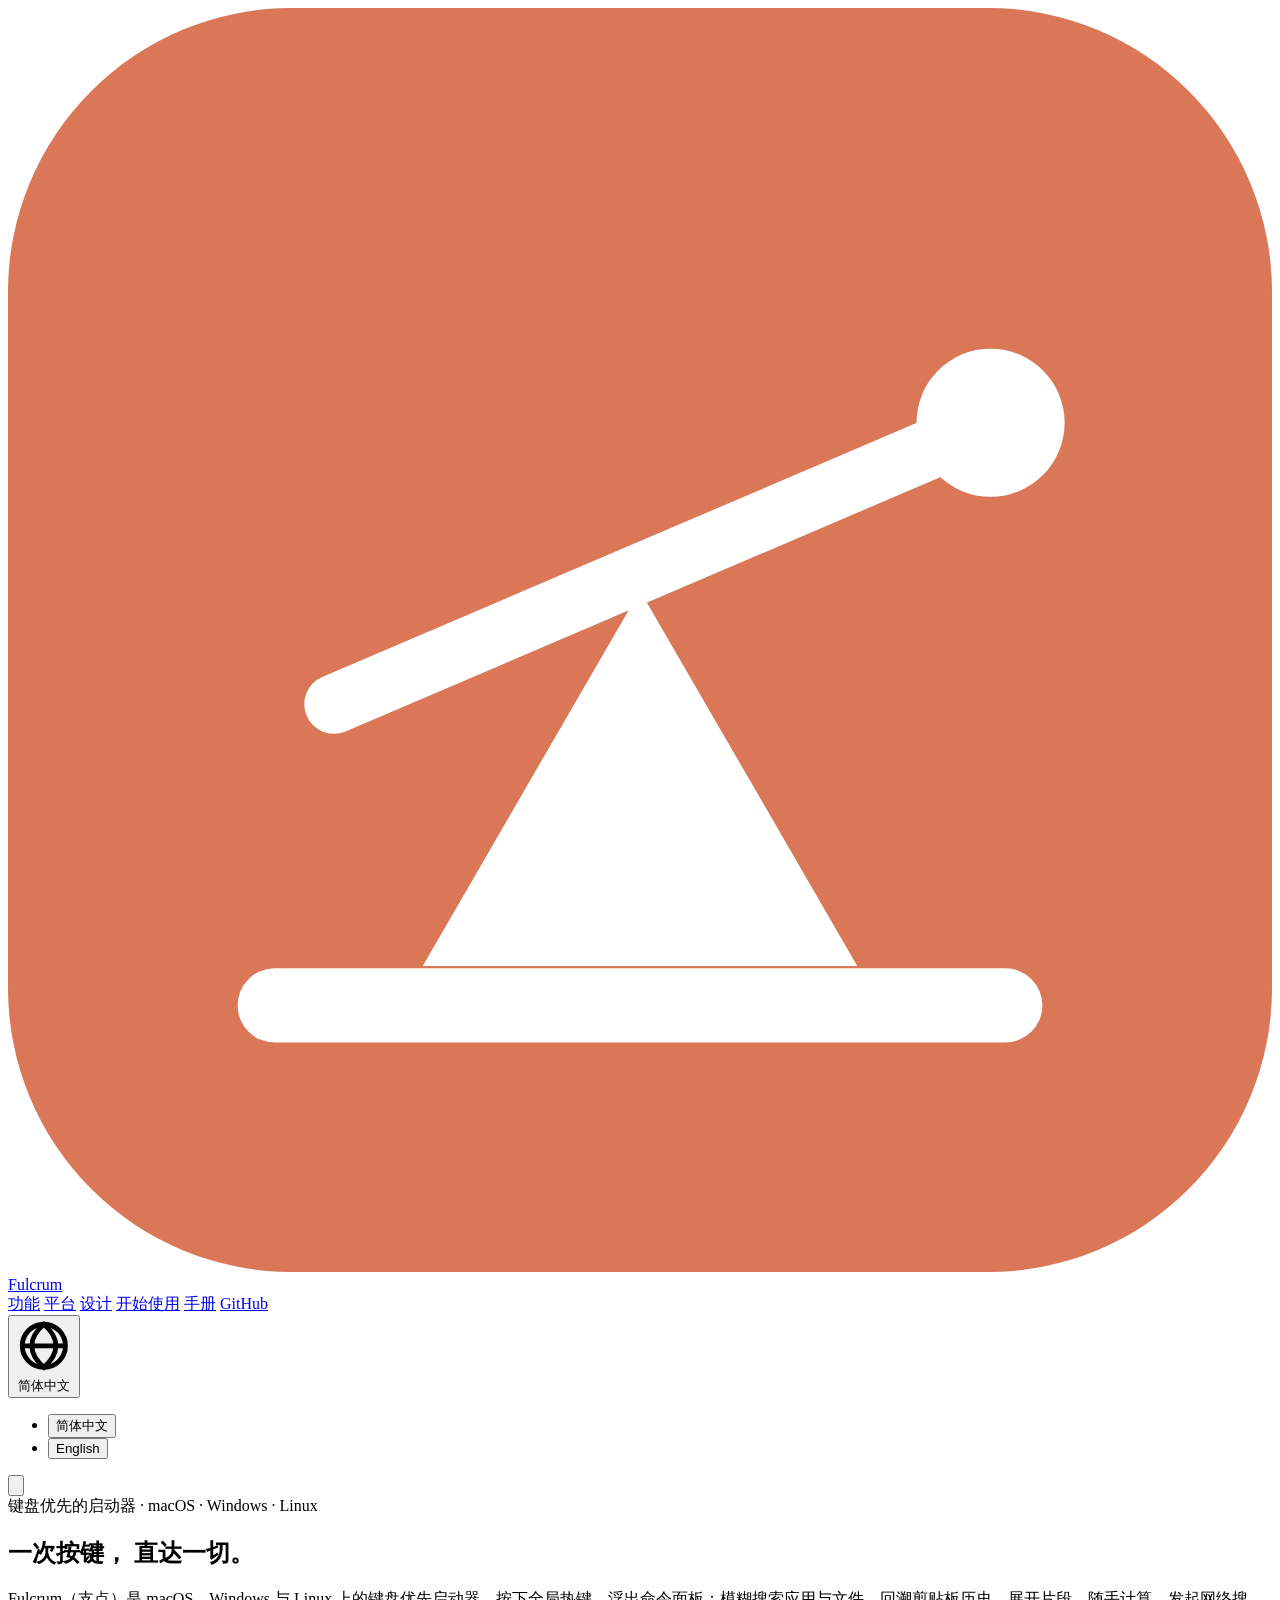
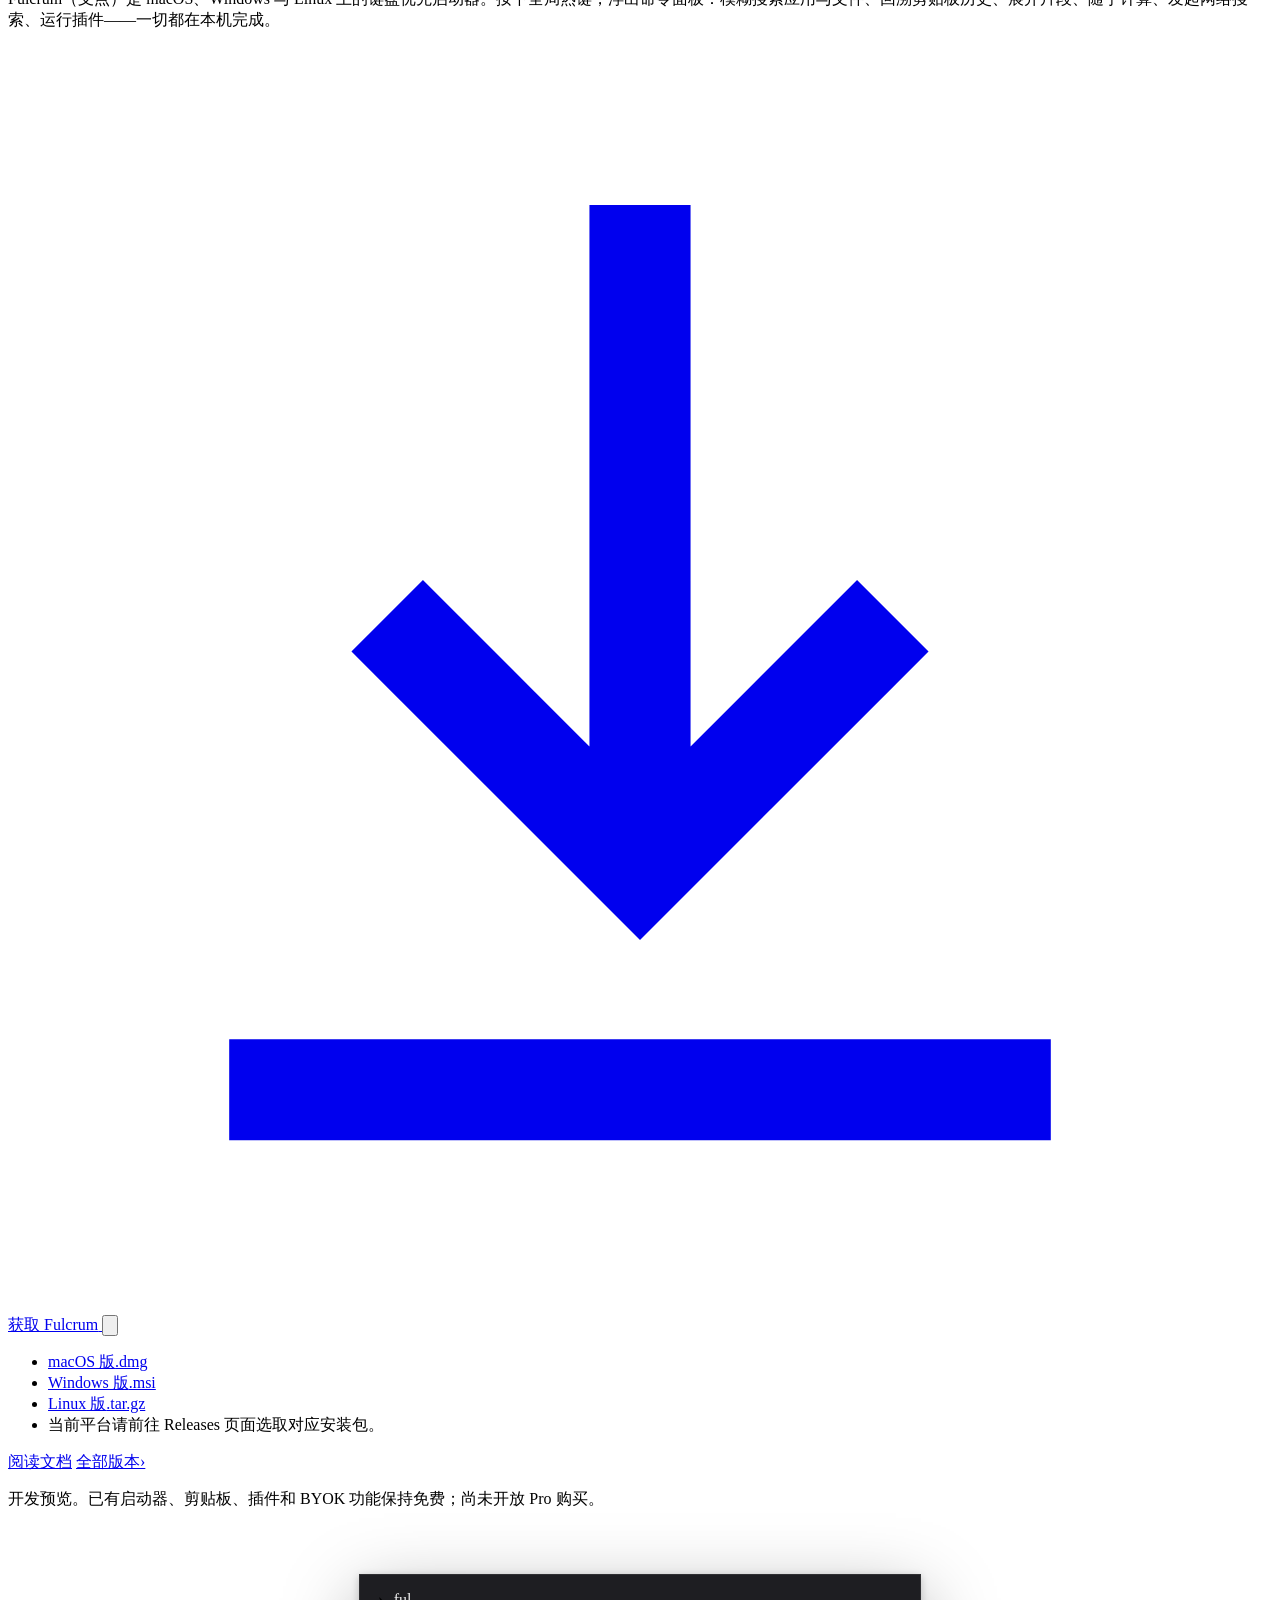
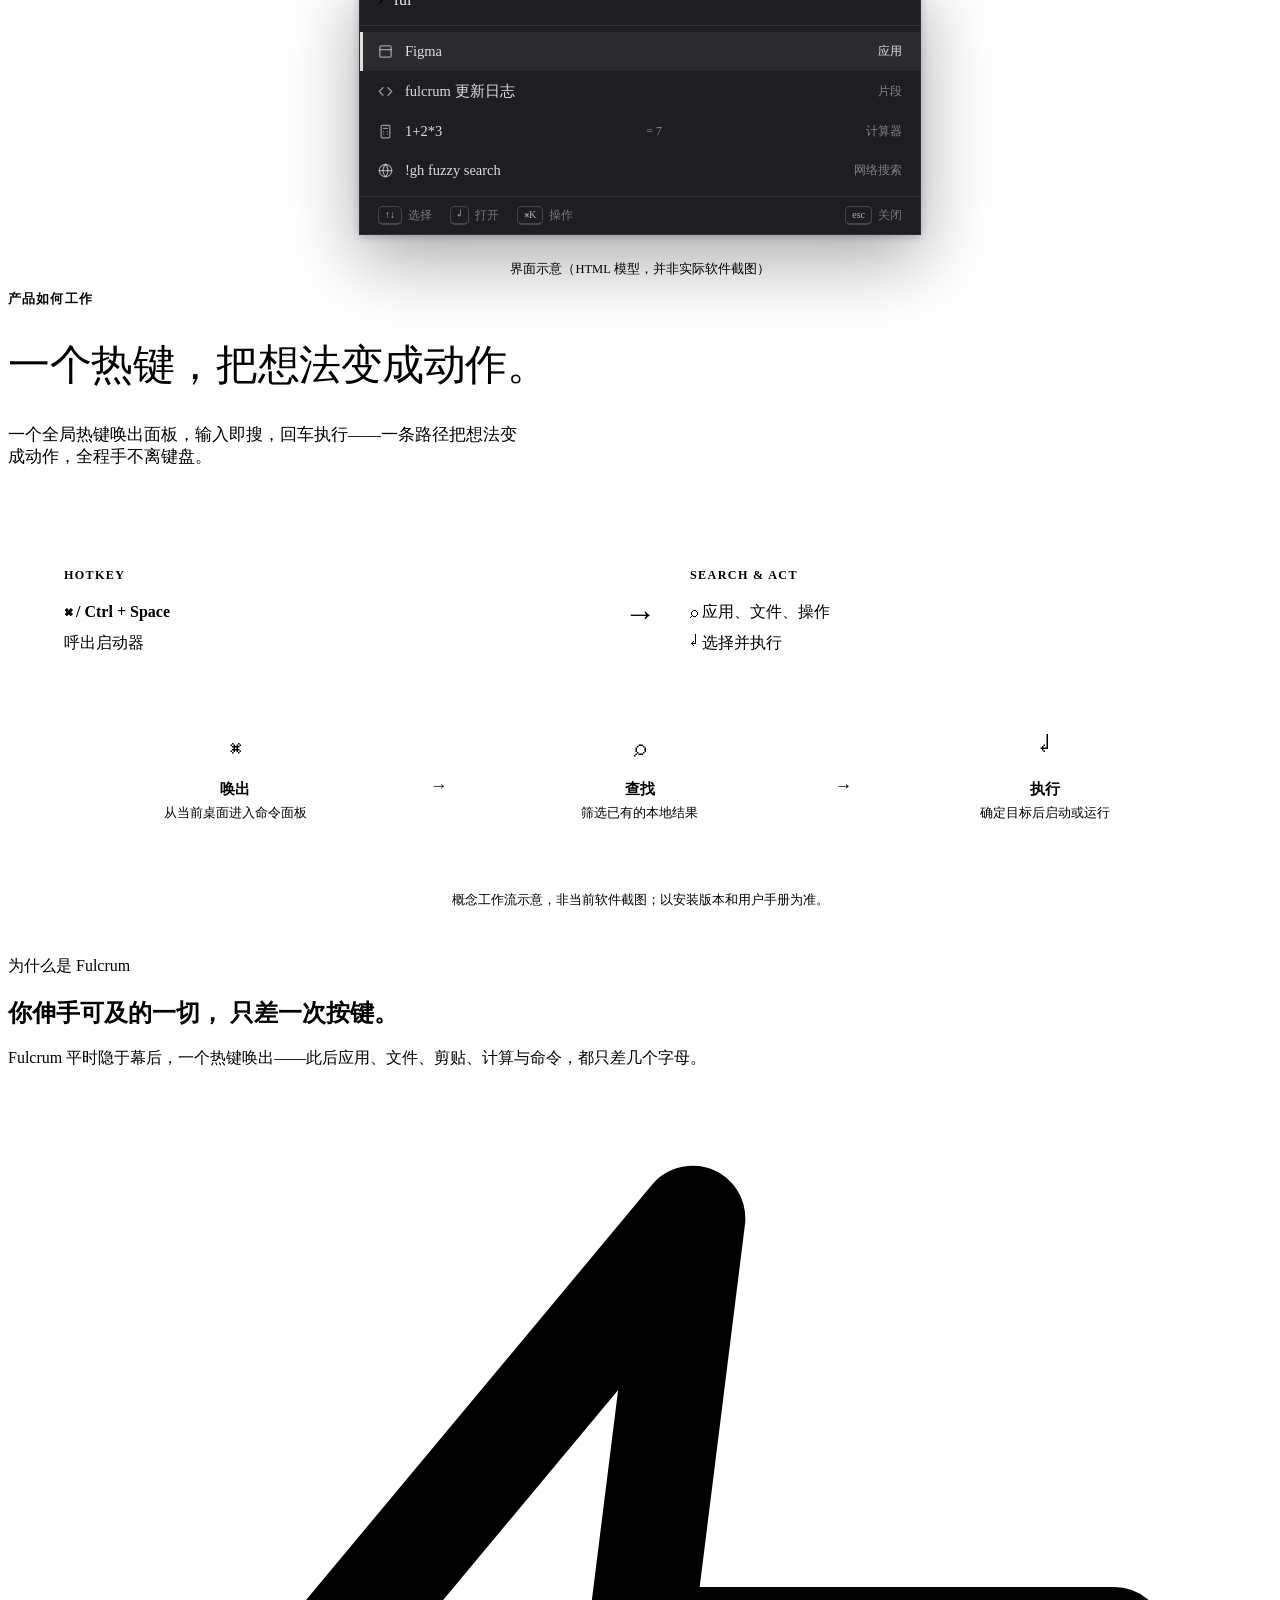
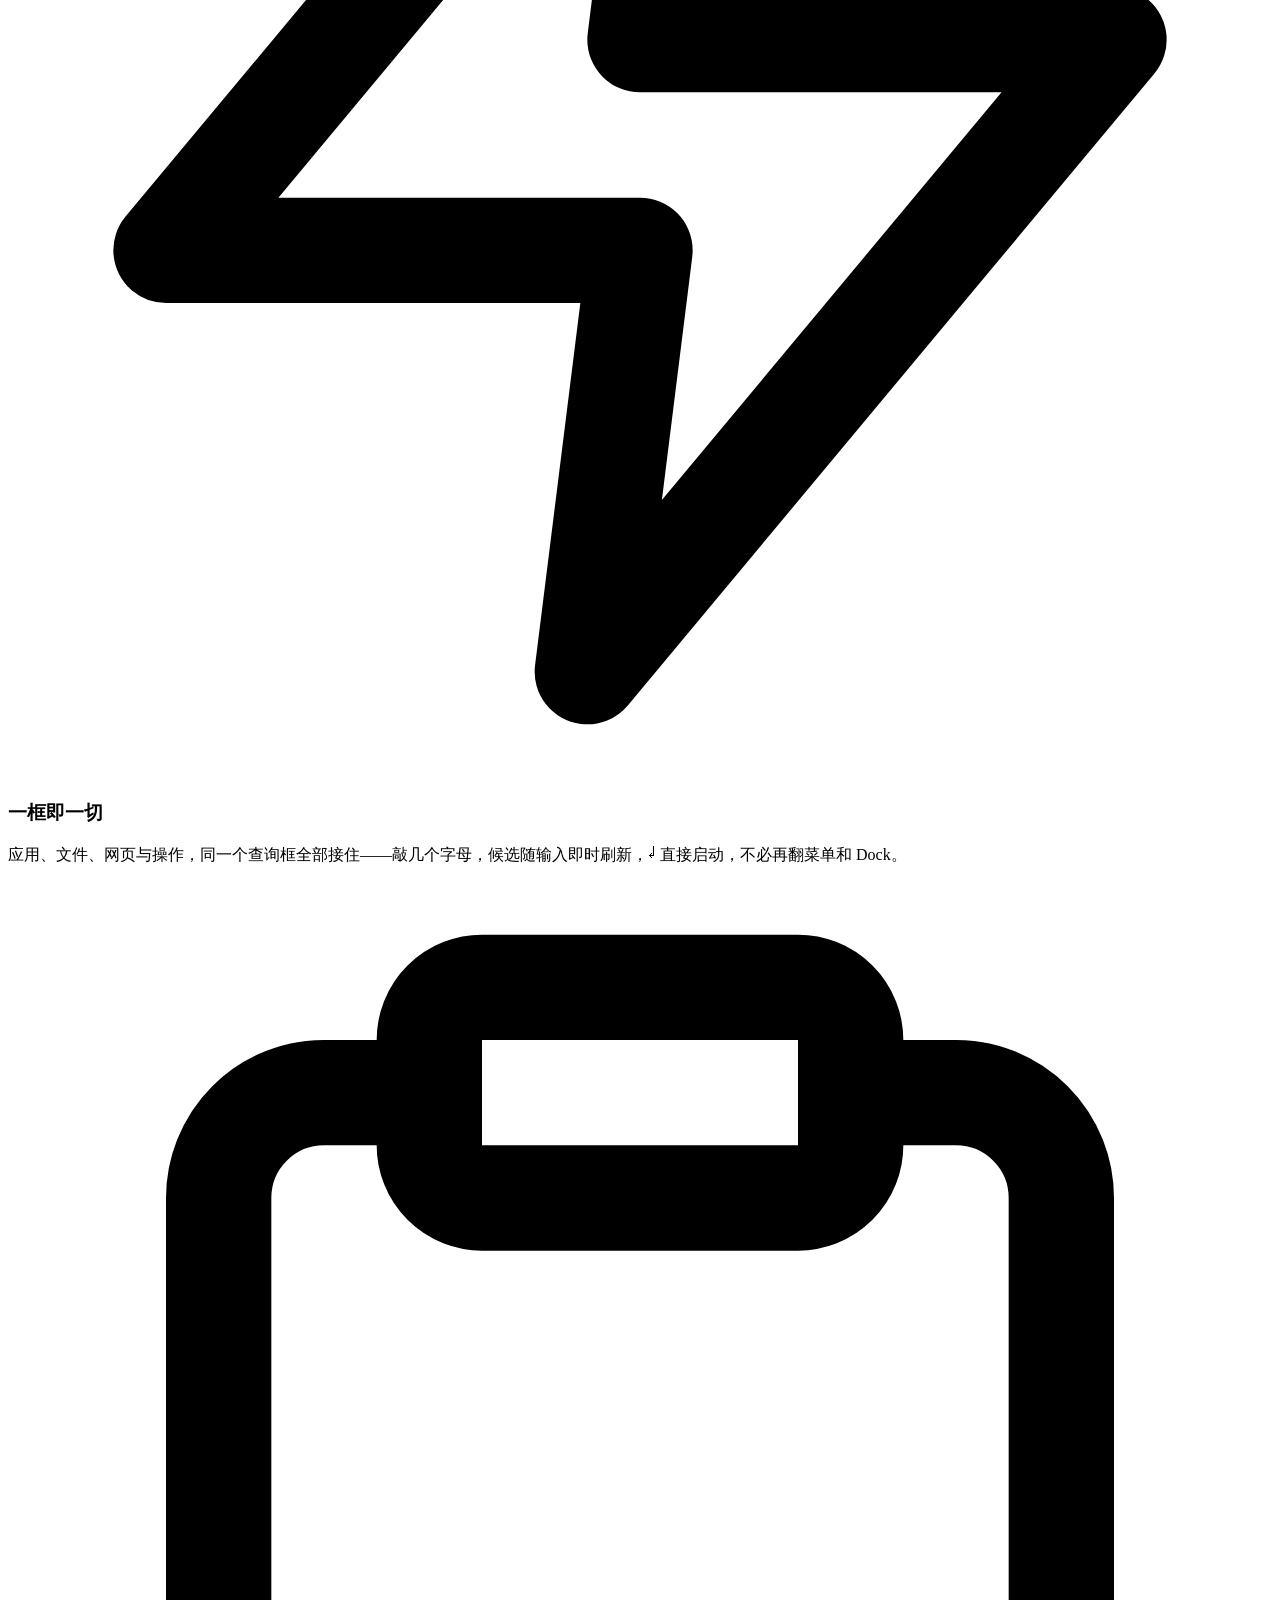
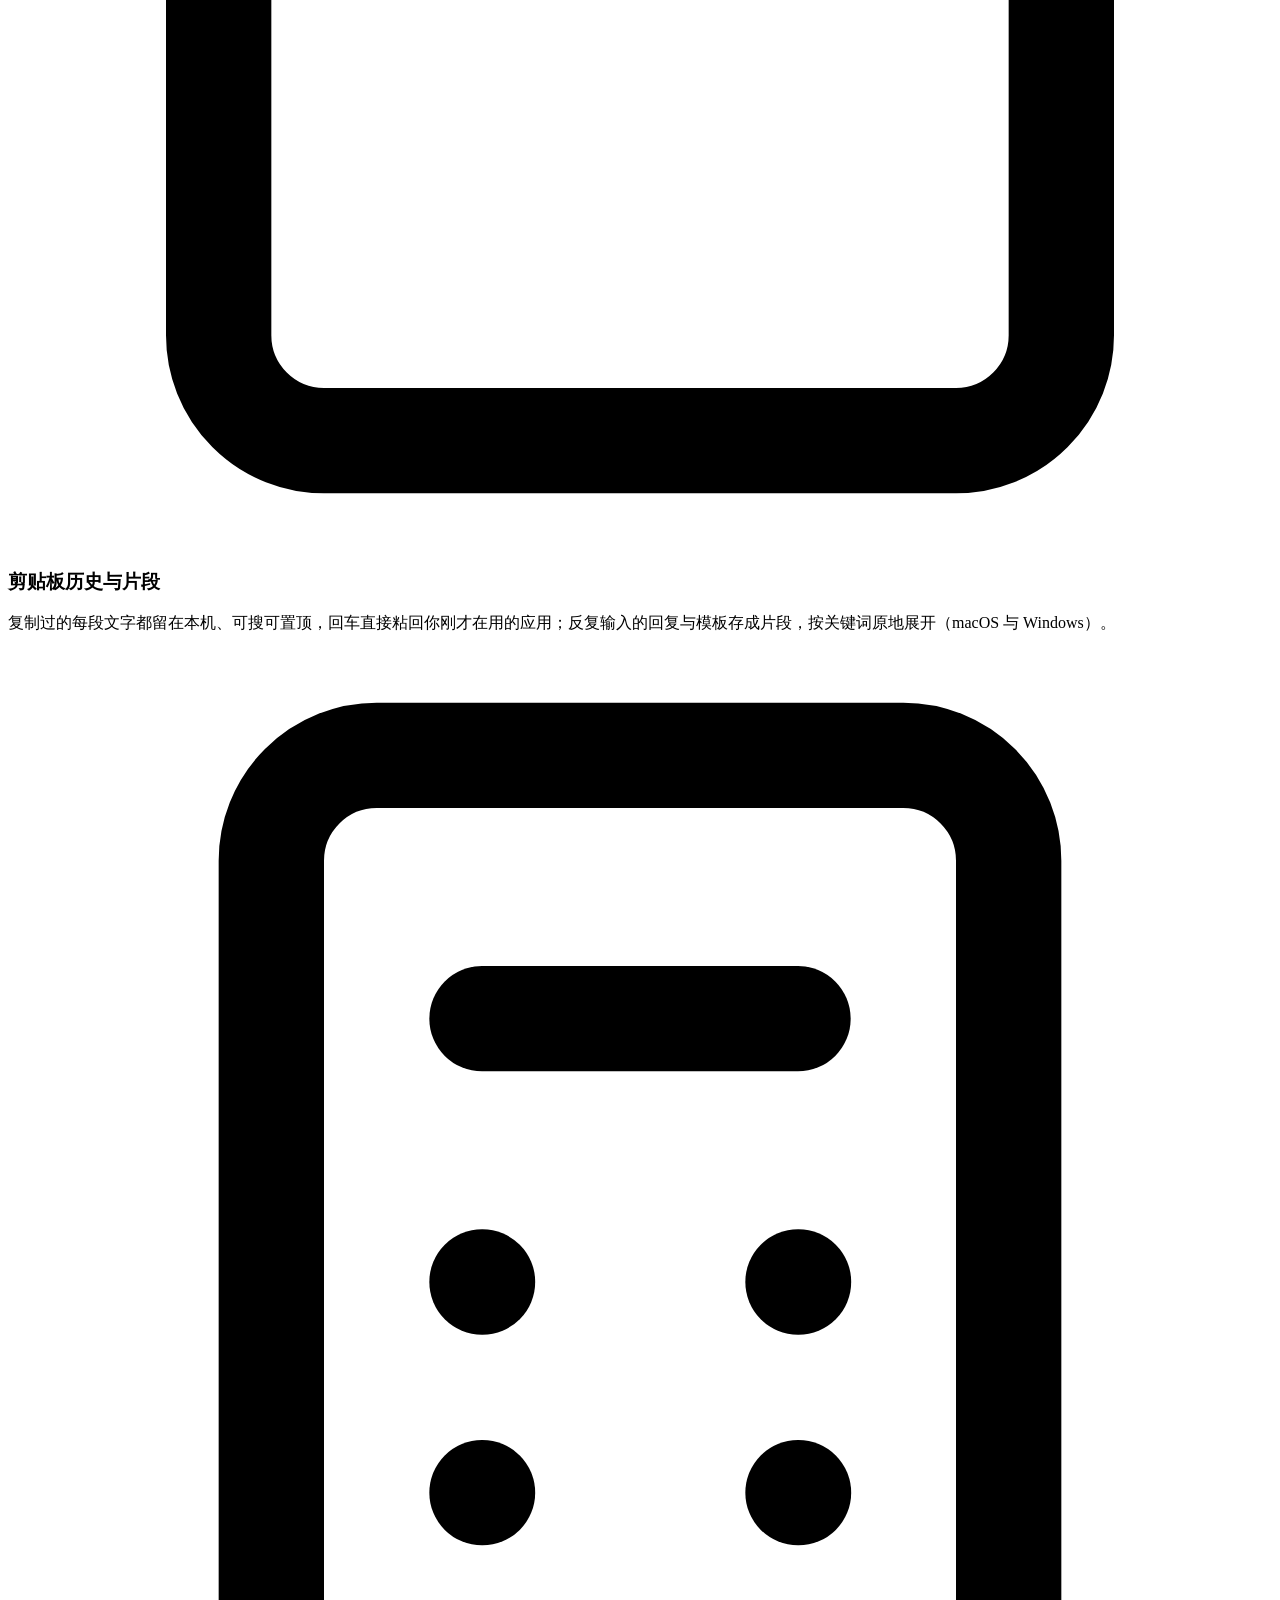
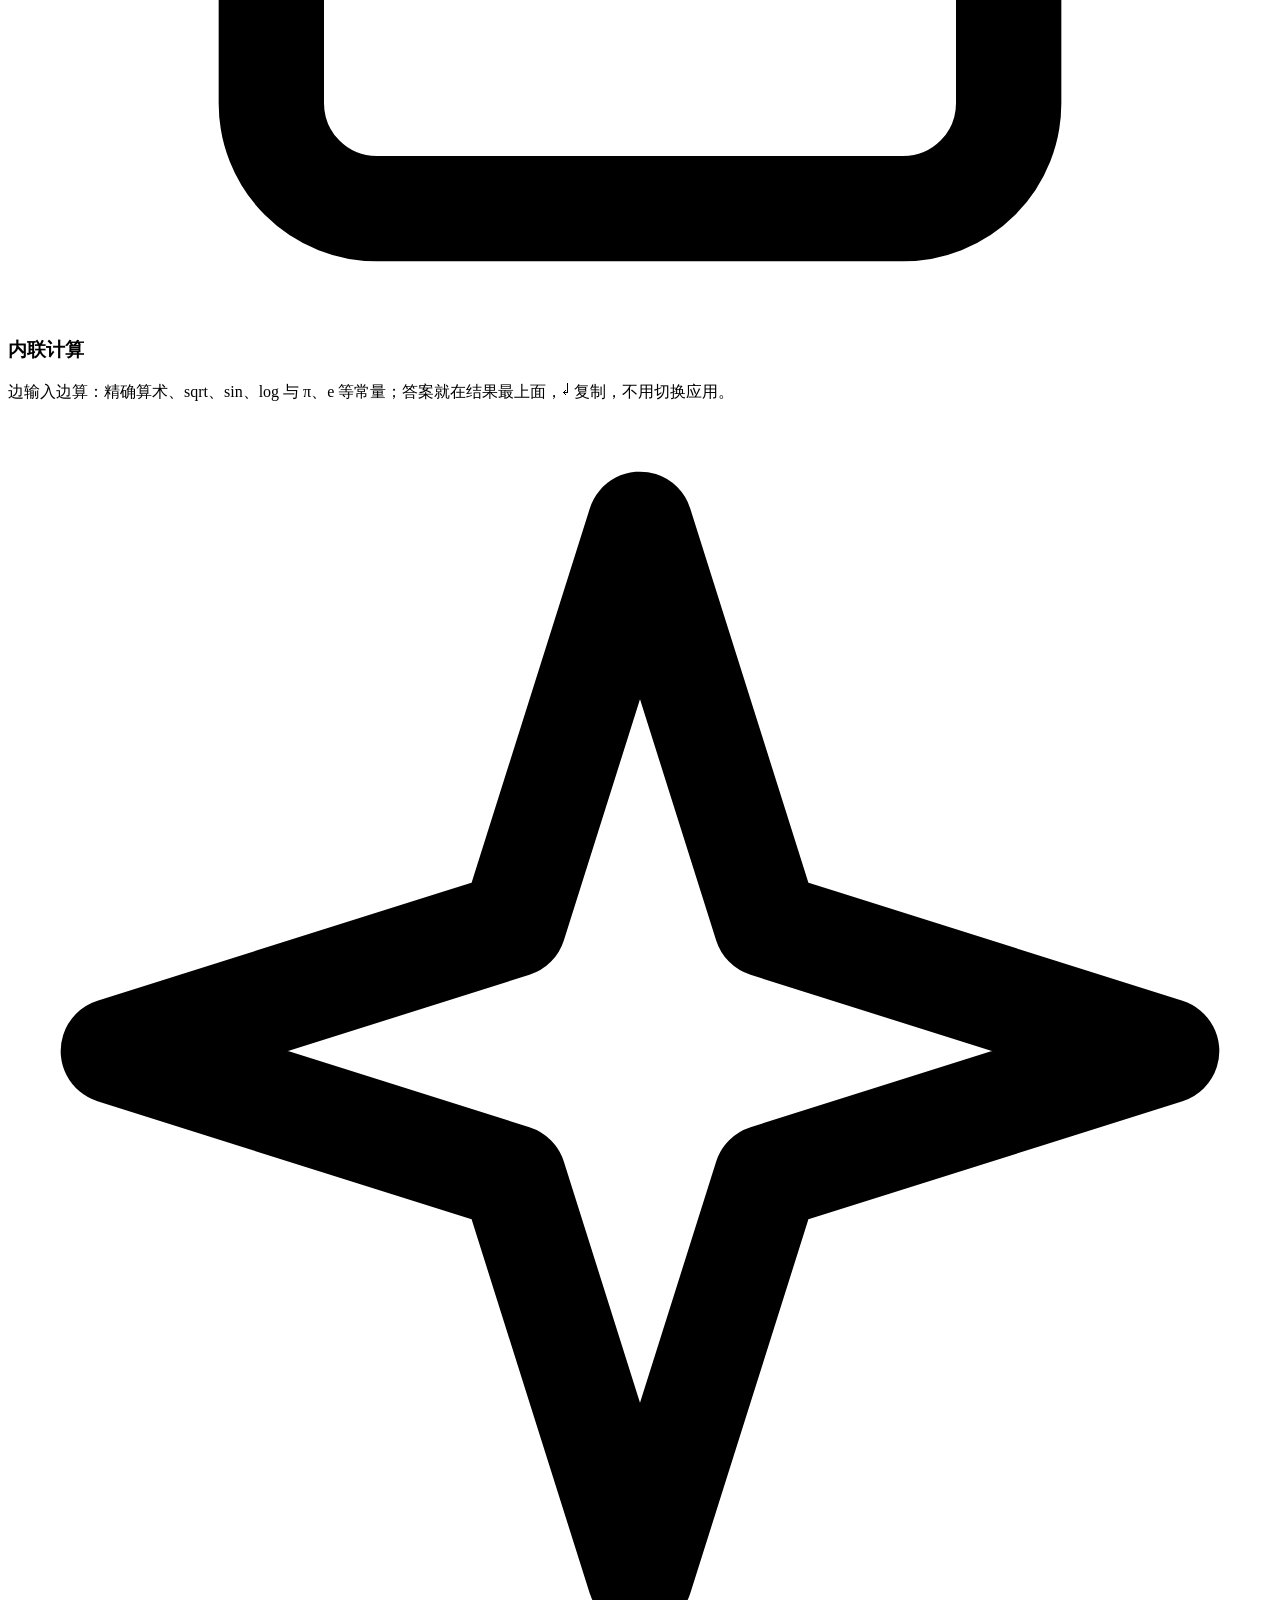
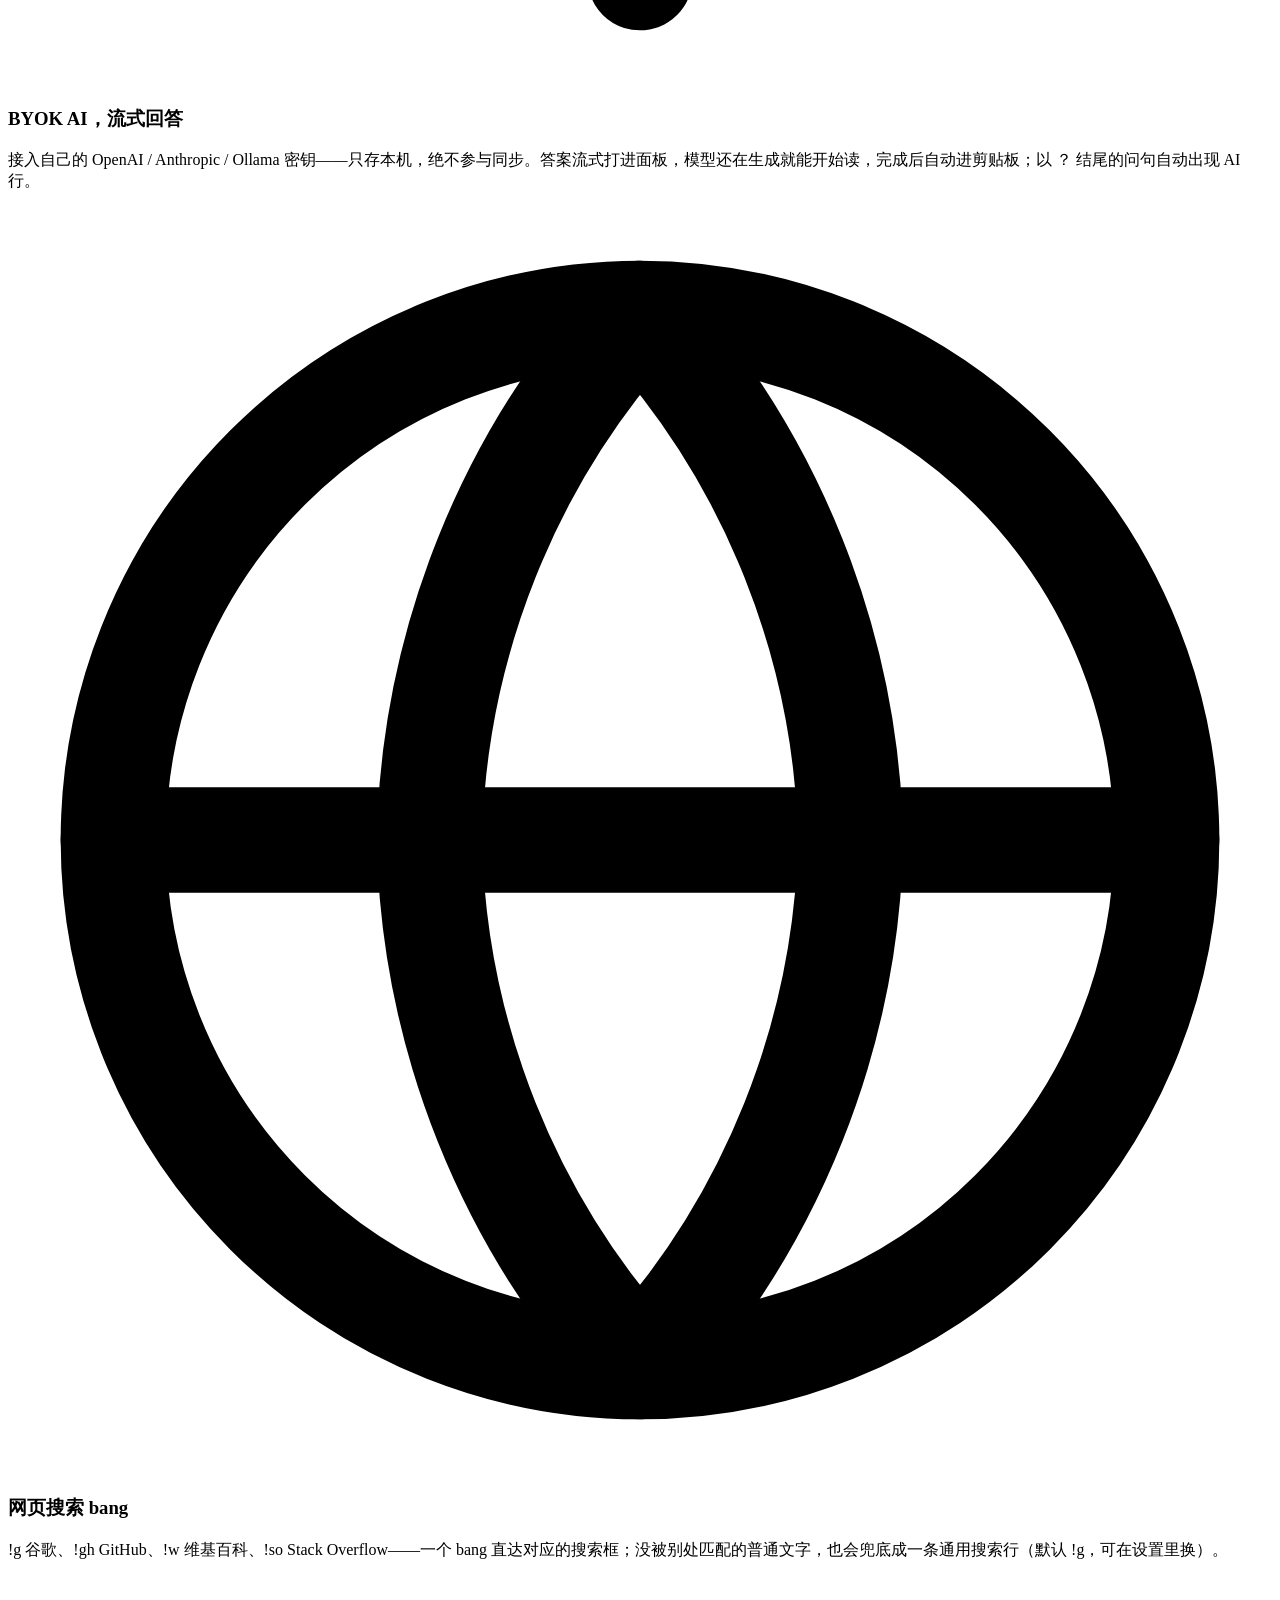
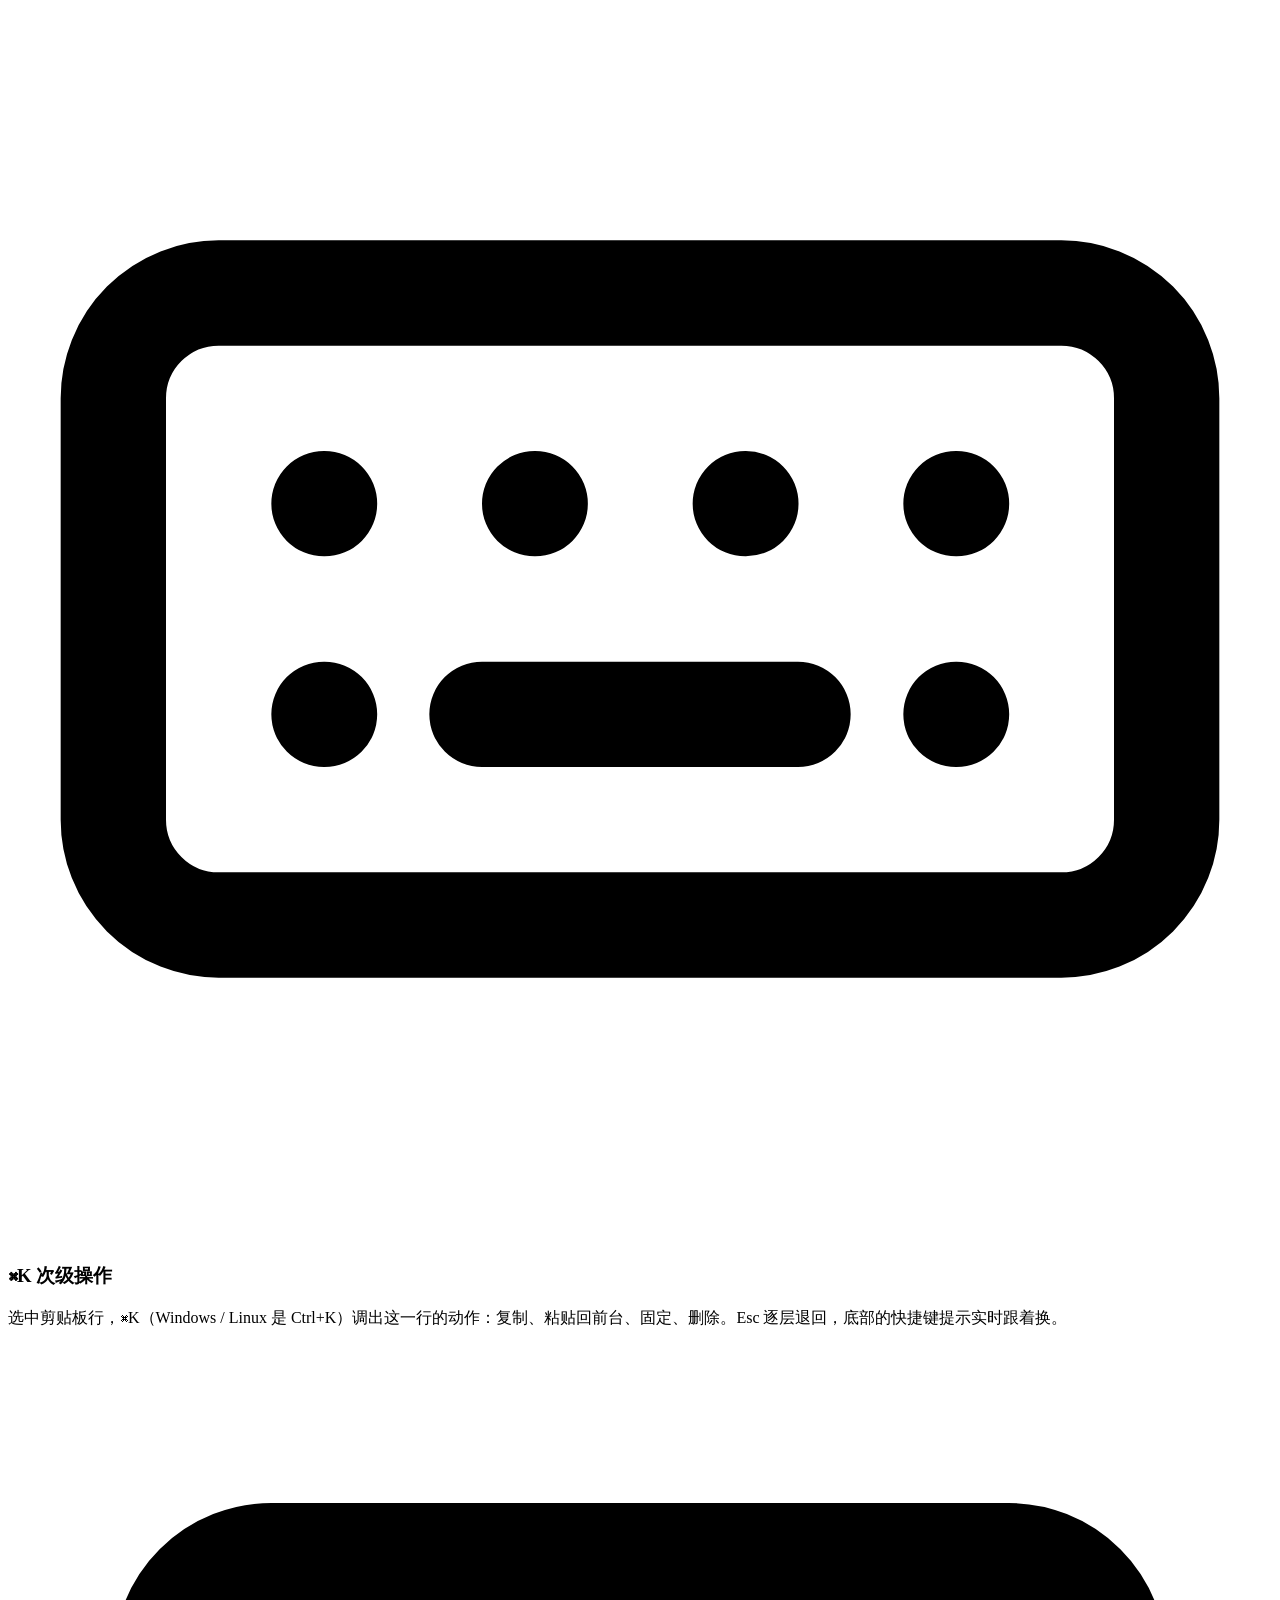
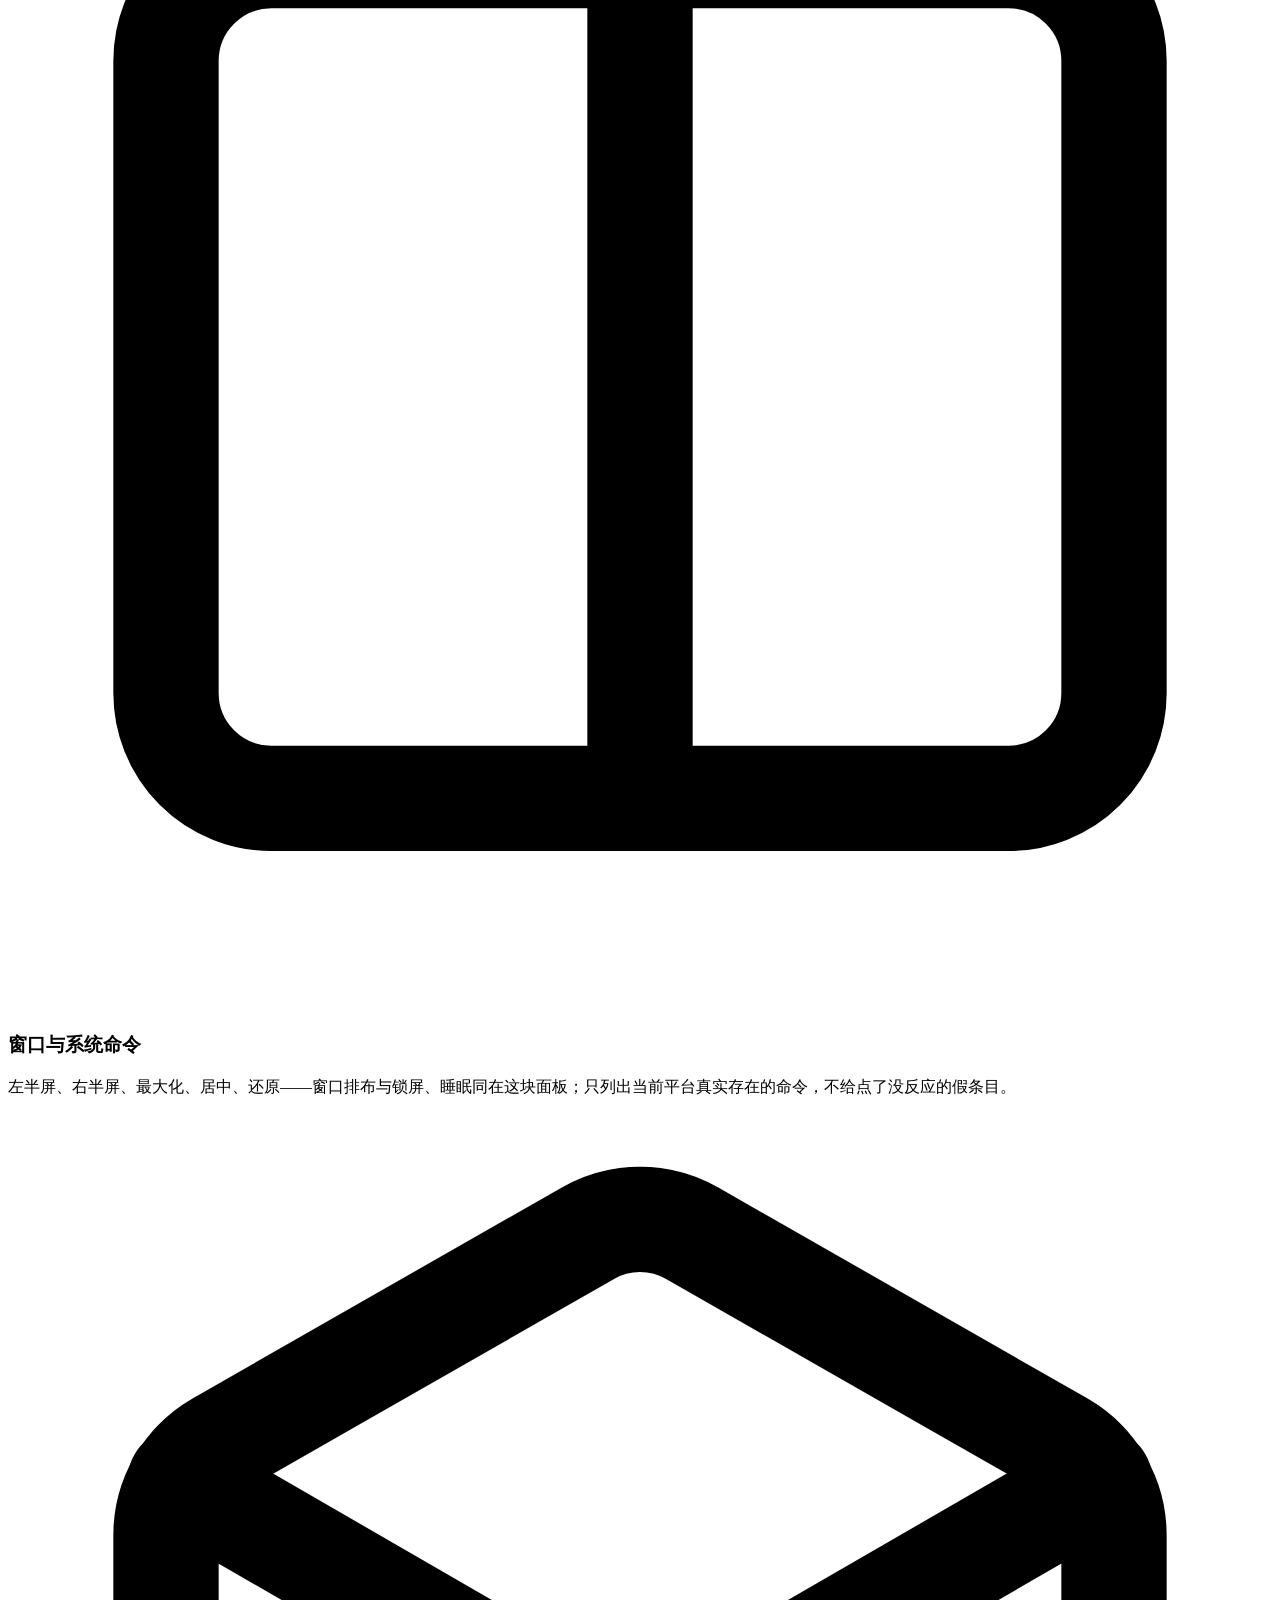
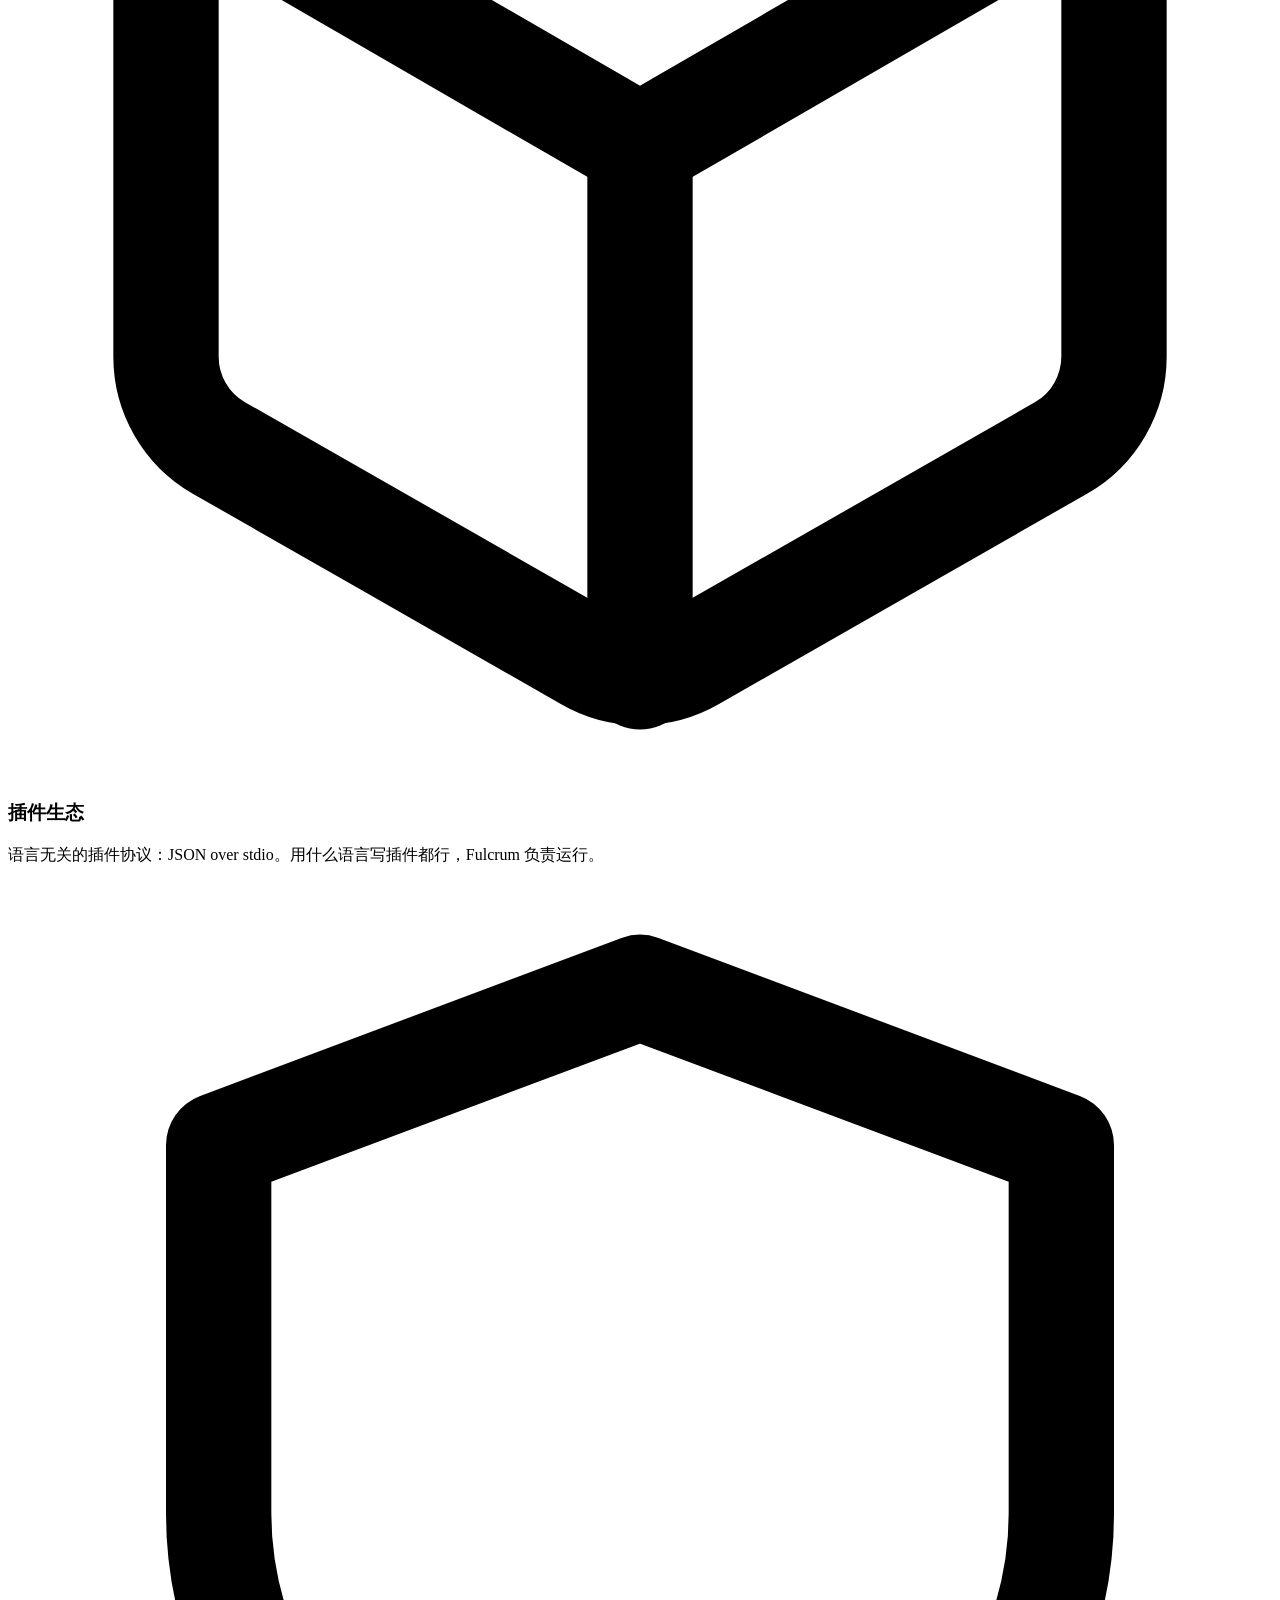
==== commit 2c50fb20: "site: align homepage claims and feature story with design contract" ====
--- a/site/index.html
+++ b/site/index.html
@@ -13,9 +13,12 @@
     <meta property="og:title" content="Fulcrum — One keystroke. Everything within reach.">
     <meta property="og:description" content="Fulcrum is a keyboard-first launcher for macOS, Windows and Linux. One global hotkey opens a floating command palette: fuzzy-search apps and files, clipboard history, snippets, calculation, web-search bangs and plugins — local tools with optional online integrations.">
     <meta property="og:url" content="https://fulcrum.jrtx.site/">
-    <meta name="twitter:card" content="summary">
+    <meta property="og:image" content="https://fulcrum.jrtx.site/img/fulcrum-main-light.png">
+    <meta property="og:image:alt" content="The Fulcrum launcher panel on macOS: search field, app results and the keyboard hint bar.">
+    <meta name="twitter:card" content="summary_large_image">
     <meta name="twitter:title" content="Fulcrum — One keystroke. Everything within reach.">
     <meta name="twitter:description" content="Fulcrum is a keyboard-first launcher for macOS, Windows and Linux — local tools with optional online integrations.">
+    <meta name="twitter:image" content="https://fulcrum.jrtx.site/img/fulcrum-main-light.png">
 
     <!-- Theme pre-paint: no flash before the stylesheet paints. -->
     <script>
@@ -97,7 +100,7 @@
                             <li><a href="https://github.com/turlamai/fulcrum/releases/latest" data-kit-dl="mac"><span class="kit-dl-os" data-i18n="dl.mac">macOS 版</span><span class="kit-dl-kind">.dmg</span></a></li>
                             <li><a href="https://github.com/turlamai/fulcrum/releases/latest" data-kit-dl="win"><span class="kit-dl-os" data-i18n="dl.win">Windows 版</span><span class="kit-dl-kind">.msi</span></a></li>
                             <li><a href="https://github.com/turlamai/fulcrum/releases/latest" data-kit-dl="linux"><span class="kit-dl-os" data-i18n="dl.linux">Linux 版</span><span class="kit-dl-kind">.tar.gz</span></a></li>
-                            <li class="kit-dl-note kit-hidden" data-i18n="dl.note">当前平台请前往 Releases 页面选取对应安装包。</li>
+                            <li class="kit-dl-note kit-hidden" data-kit-dl-note data-i18n="dl.note">当前平台请前往 Releases 页面选取对应安装包。</li>
                         </ul>
                     </div>
                     <a class="kit-btn kit-btn--secondary" href="guide.html" data-i18n="hero.cta-docs">阅读文档</a>
@@ -146,6 +149,7 @@
                         <div class="launcher-footer">
                             <span class="launcher-hint"><span class="launcher-kbd">↑↓</span><span data-i18n="launcher.hint-navigate">选择</span></span>
                             <span class="launcher-hint"><span class="launcher-kbd">↵</span><span data-i18n="launcher.hint-open">打开</span></span>
+                            <span class="launcher-hint"><span class="launcher-kbd">⌘K</span><span data-i18n="launcher.hint-actions">操作</span></span>
                             <span class="launcher-hint launcher-hint-right"><span class="launcher-kbd">esc</span><span data-i18n="launcher.hint-dismiss">关闭</span></span>
                         </div>
                     </div>
@@ -158,9 +162,9 @@
         <section class="kit-section kit-section--alt" id="visual-showcase" aria-label="Product workflow illustration">
             <div class="vs-wrap">
                 <div class="vs-intro">
-                    <span class="vs-label">PRODUCT IN CONTEXT · 产品如何工作</span>
+                    <span class="vs-label" data-i18n="wf.label">产品如何工作</span>
                     <h2 data-i18n="wf.title">一个热键，把想法变成动作。</h2>
-                    <p class="vs-lead" data-i18n="wf.lead">主页已有交互模型；补充一张可理解的工作流程图，但不将旧版本图片冒充现有界面。</p>
+                    <p class="vs-lead" data-i18n="wf.lead">一个全局热键唤出面板，输入即搜，回车执行——一条路径把想法变成动作，全程手不离键盘。</p>
                 </div>
                 <div class="vs-frame">
                     <div class="vs-wide">
@@ -193,48 +197,48 @@
                 <div class="kit-grid kit-grid--3" style="margin-top: 44px;">
                     <div class="kit-card">
                         <span class="kit-card-icon"><svg viewBox="0 0 24 24" fill="none" stroke="currentColor" stroke-width="2" stroke-linecap="round" stroke-linejoin="round"><polygon points="13 2 3 14 12 14 11 22 21 10 12 10 13 2"/></svg></span>
-                        <h3 data-i18n="features.f1-title">疾速模糊搜索</h3>
-                        <p data-i18n="features.f1-body">敲几个字母，结果随输入即时出现——跨应用、文件与操作的亚秒级模糊匹配。</p>
-                    </div>
-                    <div class="kit-card">
-                        <span class="kit-card-icon"><svg viewBox="0 0 24 24" fill="none" stroke="currentColor" stroke-width="2" stroke-linecap="round" stroke-linejoin="round"><rect x="3" y="3" width="7" height="7"/><rect x="14" y="3" width="7" height="7"/><rect x="14" y="14" width="7" height="7"/><rect x="3" y="14" width="7" height="7"/></svg></span>
-                        <h3 data-i18n="features.f2-title">所有应用</h3>
-                        <p data-i18n="features.f2-body">每个已安装的应用，一次查询直达。启动、切换、完成——不必再在菜单和 Dock 里翻找。</p>
+                        <h3 data-i18n="features.search-title">一框即一切</h3>
+                        <p data-i18n="features.search-body">应用、文件、网页与操作，同一个查询框全部接住——敲几个字母，候选随输入即时刷新，↵ 直接启动，不必再翻菜单和 Dock。</p>
                     </div>
                     <div class="kit-card">
                         <span class="kit-card-icon"><svg viewBox="0 0 24 24" fill="none" stroke="currentColor" stroke-width="2" stroke-linecap="round" stroke-linejoin="round"><path d="M16 4h2a2 2 0 0 1 2 2v14a2 2 0 0 1-2 2H6a2 2 0 0 1-2-2V6a2 2 0 0 1 2-2h2"/><rect x="8" y="2" width="8" height="4" rx="1" ry="1"/></svg></span>
-                        <h3 data-i18n="features.f3-title">剪贴板历史</h3>
-                        <p data-i18n="features.f3-body">复制过的一切都保存在本机、随时可搜。上周的链接，像昨天的随取随贴。</p>
-                    </div>
-                    <div class="kit-card">
-                        <span class="kit-card-icon"><svg viewBox="0 0 24 24" fill="none" stroke="currentColor" stroke-width="2" stroke-linecap="round" stroke-linejoin="round"><path d="M14 2H6a2 2 0 0 0-2 2v16a2 2 0 0 0 2 2h12a2 2 0 0 0 2-2V8z"/><polyline points="14 2 14 8 20 8"/><line x1="16" y1="13" x2="8" y2="13"/><line x1="16" y1="17" x2="8" y2="17"/><polyline points="10 9 9 9 8 9"/></svg></span>
-                        <h3 data-i18n="features.f4-title">文本片段</h3>
-                        <p data-i18n="features.f4-body">把反复输入的回复、模板和代码片段存起来——按名字随处展开。</p>
+                        <h3 data-i18n="features.memory-title">剪贴板历史与片段</h3>
+                        <p data-i18n="features.memory-body">复制过的每段文字都留在本机、可搜可置顶，回车直接粘回你刚才在用的应用；反复输入的回复与模板存成片段，按关键词原地展开（macOS 与 Windows）。</p>
                     </div>
                     <div class="kit-card">
                         <span class="kit-card-icon"><svg viewBox="0 0 24 24" fill="none" stroke="currentColor" stroke-width="2" stroke-linecap="round" stroke-linejoin="round"><rect x="5" y="2" width="14" height="20" rx="2"/><line x1="9" y1="7" x2="15" y2="7"/><line x1="9" y1="12" x2="9.01" y2="12"/><line x1="15" y1="12" x2="15.01" y2="12"/><line x1="9" y1="16" x2="9.01" y2="16"/><line x1="15" y1="16" x2="15.01" y2="16"/></svg></span>
-                        <h3 data-i18n="features.f5-title">计算器：函数与常量</h3>
-                        <p data-i18n="features.f5-body">边输入边计算——支持 sqrt、sin、log 与 π、e 等常量，无需切换应用。</p>
+                        <h3 data-i18n="features.calc-title">内联计算</h3>
+                        <p data-i18n="features.calc-body">边输入边算：精确算术、sqrt、sin、log 与 π、e 等常量；答案就在结果最上面，↵ 复制，不用切换应用。</p>
+                    </div>
+                    <div class="kit-card">
+                        <span class="kit-card-icon"><svg viewBox="0 0 24 24" fill="none" stroke="currentColor" stroke-width="2" stroke-linecap="round" stroke-linejoin="round"><path d="M12 2l2.4 7.6L22 12l-7.6 2.4L12 22l-2.4-7.6L2 12l7.6-2.4z"/></svg></span>
+                        <h3 data-i18n="features.ai-title">BYOK AI，流式回答</h3>
+                        <p data-i18n="features.ai-body">接入自己的 OpenAI / Anthropic / Ollama 密钥——只存本机，绝不参与同步。答案流式打进面板，模型还在生成就能开始读，完成后自动进剪贴板；以 ？ 结尾的问句自动出现 AI 行。</p>
                     </div>
                     <div class="kit-card">
                         <span class="kit-card-icon"><svg viewBox="0 0 24 24" fill="none" stroke="currentColor" stroke-width="2" stroke-linecap="round" stroke-linejoin="round"><circle cx="12" cy="12" r="10"/><line x1="2" y1="12" x2="22" y2="12"/><path d="M12 2a15.3 15.3 0 0 1 4 10 15.3 15.3 0 0 1-4 10 15.3 15.3 0 0 1-4-10 15.3 15.3 0 0 1 4-10z"/></svg></span>
-                        <h3 data-i18n="features.f6-title">网络搜索 bang</h3>
-                        <p data-i18n="features.f6-body">!g 谷歌、!gh GitHub、!w 维基百科、!so Stack Overflow——一个 bang 直达对应的搜索框。</p>
-                    </div>
-                    <div class="kit-card">
-                        <span class="kit-card-icon"><svg viewBox="0 0 24 24" fill="none" stroke="currentColor" stroke-width="2" stroke-linecap="round" stroke-linejoin="round"><path d="M18.36 6.64a9 9 0 1 1-12.73 0"/><line x1="12" y1="2" x2="12" y2="12"/></svg></span>
-                        <h3 data-i18n="features.f7-title">系统命令</h3>
-                        <p data-i18n="features.f7-body">锁屏、睡眠、静音——系统操作也在同一块面板里，不必翻菜单。</p>
+                        <h3 data-i18n="features.bangs-title">网页搜索 bang</h3>
+                        <p data-i18n="features.bangs-body">!g 谷歌、!gh GitHub、!w 维基百科、!so Stack Overflow——一个 bang 直达对应的搜索框；没被别处匹配的普通文字，也会兜底成一条通用搜索行（默认 !g，可在设置里换）。</p>
+                    </div>
+                    <div class="kit-card">
+                        <span class="kit-card-icon"><svg viewBox="0 0 24 24" fill="none" stroke="currentColor" stroke-width="2" stroke-linecap="round" stroke-linejoin="round"><rect x="2" y="6" width="20" height="12" rx="2"/><path d="M6 10h.01M10 10h.01M14 10h.01M18 10h.01M6 14h.01M18 14h.01M9 14h6"/></svg></span>
+                        <h3 data-i18n="features.actions-title">⌘K 次级操作</h3>
+                        <p data-i18n="features.actions-body">选中剪贴板行，⌘K（Windows / Linux 是 Ctrl+K）调出这一行的动作：复制、粘贴回前台、固定、删除。Esc 逐层退回，底部的快捷键提示实时跟着换。</p>
+                    </div>
+                    <div class="kit-card">
+                        <span class="kit-card-icon"><svg viewBox="0 0 24 24" fill="none" stroke="currentColor" stroke-width="2" stroke-linecap="round" stroke-linejoin="round"><rect x="3" y="4" width="18" height="16" rx="2"/><line x1="12" y1="4" x2="12" y2="20"/></svg></span>
+                        <h3 data-i18n="features.window-title">窗口与系统命令</h3>
+                        <p data-i18n="features.window-body">左半屏、右半屏、最大化、居中、还原——窗口排布与锁屏、睡眠同在这块面板；只列出当前平台真实存在的命令，不给点了没反应的假条目。</p>
                     </div>
                     <div class="kit-card">
                         <span class="kit-card-icon"><svg viewBox="0 0 24 24" fill="none" stroke="currentColor" stroke-width="2" stroke-linecap="round" stroke-linejoin="round"><path d="M21 16V8a2 2 0 0 0-1-1.73l-7-4a2 2 0 0 0-2 0l-7 4A2 2 0 0 0 3 8v8a2 2 0 0 0 1 1.73l7 4a2 2 0 0 0 2 0l7-4A2 2 0 0 0 21 16z"/><polyline points="3.27 6.96 12 12.01 20.73 6.96"/><line x1="12" y1="22.08" x2="12" y2="12"/></svg></span>
-                        <h3 data-i18n="features.f8-title">插件生态</h3>
-                        <p data-i18n="features.f8-body">语言无关的插件协议：JSON over stdio。用什么语言写插件都行，Fulcrum 负责运行。</p>
+                        <h3 data-i18n="features.plugins-title">插件生态</h3>
+                        <p data-i18n="features.plugins-body">语言无关的插件协议：JSON over stdio。用什么语言写插件都行，Fulcrum 负责运行。</p>
                     </div>
                     <div class="kit-card">
                         <span class="kit-card-icon"><svg viewBox="0 0 24 24" fill="none" stroke="currentColor" stroke-width="2" stroke-linecap="round" stroke-linejoin="round"><path d="M12 22s8-4 8-10V5l-8-3-8 3v7c0 6 8 10 8 10z"/></svg></span>
-                        <h3 data-i18n="features.f9-title">本地工具与可选在线集成，默认私有</h3>
-                        <p data-i18n="features.f9-body">搜索索引、剪贴板历史与片段保存在本地。插件、AI 与文件夹同步可将选定数据发送至外部服务。核心功能无需注册账号。</p>
+                        <h3 data-i18n="features.privacy-title">本地工具与可选在线集成，默认私有</h3>
+                        <p data-i18n="features.privacy-body">搜索索引、剪贴板历史与片段保存在本地。插件、AI 与文件夹同步可将选定数据发送至外部服务。核心功能无需注册账号。</p>
                     </div>
                 </div>
             </div>
@@ -349,12 +353,16 @@
             </div>
             <div class="kit-footer-bottom">
                 <span>© 2026 TuringLambda AI</span>
-                <span class="kit-mono">site-kit v1.0.1</span>
+                <span class="kit-mono">site-kit v1.0.3</span>
             </div>
         </div>
     </footer>
 
     <script type="application/json" id="kit-i18n">{
+  "__meta__": {
+    "zh": { "title": "Fulcrum 支点 — 一次按键，直达一切。", "description": "Fulcrum（支点）是 macOS、Windows 与 Linux 上的键盘优先启动器：一个全局热键唤出浮动命令面板——模糊搜索应用与文件、剪贴板历史、片段、计算、网络搜索 bang 与插件，本地工具与可选在线集成。" },
+    "en": { "title": "Fulcrum — One keystroke. Everything within reach.", "description": "Fulcrum is a keyboard-first launcher for macOS, Windows and Linux. One global hotkey opens a floating command palette: fuzzy-search apps and files, clipboard history, snippets, calculation, web-search bangs and plugins — local tools with optional online integrations." }
+  },
   "zh": {
     "nav.compare": "设计",
     "nav.features": "功能",
@@ -374,6 +382,7 @@
     "dl.mac": "macOS 版",
     "dl.note": "当前平台请前往 Releases 页面选取对应安装包。",
     "dl.win": "Windows 版",
+    "launcher.hint-actions": "操作",
     "launcher.hint-dismiss": "关闭",
     "launcher.hint-navigate": "选择",
     "launcher.hint-open": "打开",
@@ -384,7 +393,8 @@
     "launcher.row4-kind": "网络搜索",
     "wf.caption": "概念工作流示意，非当前软件截图；以安装版本和用户手册为准。",
     "wf.hotkey-desc": "呼出启动器",
-    "wf.lead": "主页已有交互模型；补充一张可理解的工作流程图，但不将旧版本图片冒充现有界面。",
+    "wf.label": "产品如何工作",
+    "wf.lead": "一个全局热键唤出面板，输入即搜，回车执行——一条路径把想法变成动作，全程手不离键盘。",
     "wf.s1b": "从当前桌面进入命令面板",
     "wf.s1t": "唤出",
     "wf.s2b": "筛选已有的本地结果",
@@ -395,24 +405,24 @@
     "wf.search-run": "选择并执行",
     "wf.title": "一个热键，把想法变成动作。",
     "features.eyebrow": "为什么是 Fulcrum",
-    "features.f1-body": "敲几个字母，结果随输入即时出现——跨应用、文件与操作的亚秒级模糊匹配。",
-    "features.f1-title": "疾速模糊搜索",
-    "features.f2-body": "每个已安装的应用，一次查询直达。启动、切换、完成——不必再在菜单和 Dock 里翻找。",
-    "features.f2-title": "所有应用",
-    "features.f3-body": "复制过的一切都保存在本机、随时可搜。上周的链接，像昨天的随取随贴。",
-    "features.f3-title": "剪贴板历史",
-    "features.f4-body": "把反复输入的回复、模板和代码片段存起来——按名字随处展开。",
-    "features.f4-title": "文本片段",
-    "features.f5-body": "边输入边计算——支持 sqrt、sin、log 与 π、e 等常量，无需切换应用。",
-    "features.f5-title": "计算器：函数与常量",
-    "features.f6-body": "!g 谷歌、!gh GitHub、!w 维基百科、!so Stack Overflow——一个 bang 直达对应的搜索框。",
-    "features.f6-title": "网络搜索 bang",
-    "features.f7-body": "锁屏、睡眠、静音——系统操作也在同一块面板里，不必翻菜单。",
-    "features.f7-title": "系统命令",
-    "features.f8-body": "语言无关的插件协议：JSON over stdio。用什么语言写插件都行，Fulcrum 负责运行。",
-    "features.f8-title": "插件生态",
-    "features.f9-body": "搜索索引、剪贴板历史与片段保存在本地。插件、AI 与文件夹同步可将选定数据发送至外部服务。核心功能无需注册账号。",
-    "features.f9-title": "本地工具与可选在线集成，默认私有",
+    "features.actions-body": "选中剪贴板行，⌘K（Windows / Linux 是 Ctrl+K）调出这一行的动作：复制、粘贴回前台、固定、删除。Esc 逐层退回，底部的快捷键提示实时跟着换。",
+    "features.actions-title": "⌘K 次级操作",
+    "features.ai-body": "接入自己的 OpenAI / Anthropic / Ollama 密钥——只存本机，绝不参与同步。答案流式打进面板，模型还在生成就能开始读，完成后自动进剪贴板；以 ？ 结尾的问句自动出现 AI 行。",
+    "features.ai-title": "BYOK AI，流式回答",
+    "features.bangs-body": "!g 谷歌、!gh GitHub、!w 维基百科、!so Stack Overflow——一个 bang 直达对应的搜索框；没被别处匹配的普通文字，也会兜底成一条通用搜索行（默认 !g，可在设置里换）。",
+    "features.bangs-title": "网页搜索 bang",
+    "features.calc-body": "边输入边算：精确算术、sqrt、sin、log 与 π、e 等常量；答案就在结果最上面，↵ 复制，不用切换应用。",
+    "features.calc-title": "内联计算",
+    "features.memory-body": "复制过的每段文字都留在本机、可搜可置顶，回车直接粘回你刚才在用的应用；反复输入的回复与模板存成片段，按关键词原地展开（macOS 与 Windows）。",
+    "features.memory-title": "剪贴板历史与片段",
+    "features.plugins-body": "语言无关的插件协议：JSON over stdio。用什么语言写插件都行，Fulcrum 负责运行。",
+    "features.plugins-title": "插件生态",
+    "features.privacy-body": "搜索索引、剪贴板历史与片段保存在本地。插件、AI 与文件夹同步可将选定数据发送至外部服务。核心功能无需注册账号。",
+    "features.privacy-title": "本地工具与可选在线集成，默认私有",
+    "features.search-body": "应用、文件、网页与操作，同一个查询框全部接住——敲几个字母，候选随输入即时刷新，↵ 直接启动，不必再翻菜单和 Dock。",
+    "features.search-title": "一框即一切",
+    "features.window-body": "左半屏、右半屏、最大化、居中、还原——窗口排布与锁屏、睡眠同在这块面板；只列出当前平台真实存在的命令，不给点了没反应的假条目。",
+    "features.window-title": "窗口与系统命令",
     "features.lead": "Fulcrum 平时隐于幕后，一个热键唤出——此后应用、文件、剪贴、计算与命令，都只差几个字母。",
     "features.title-a": "你伸手可及的一切，",
     "features.title-b": "只差一次按键。",
@@ -462,6 +472,7 @@
     "dl.mac": "For macOS",
     "dl.note": "Pick the right package from the Releases page for your platform.",
     "dl.win": "For Windows",
+    "launcher.hint-actions": "actions",
     "launcher.hint-dismiss": "dismiss",
     "launcher.hint-navigate": "navigate",
     "launcher.hint-open": "open",
@@ -472,7 +483,8 @@
     "launcher.row4-kind": "Web Search",
     "wf.caption": "Conceptual workflow, not a current app screenshot. Refer to the installed version and user guide.",
     "wf.hotkey-desc": "Invoke the launcher",
-    "wf.lead": "A workflow illustration alongside the existing HTML concept model — not an old image passed off as the current interface.",
+    "wf.label": "The product in context",
+    "wf.lead": "One hotkey summons the palette, typing searches, Enter runs — one path from thought to action, hands never leaving the keyboard.",
     "wf.s1b": "Open the command palette",
     "wf.s1t": "Invoke",
     "wf.s2b": "Filter local results",
@@ -483,24 +495,24 @@
     "wf.search-run": "Select and run",
     "wf.title": "One shortcut from thought to action.",
     "features.eyebrow": "Why Fulcrum",
-    "features.f1-body": "Type a few letters and results appear as you type — sub-second fuzzy matching across apps, files and actions.",
-    "features.f1-title": "Blazing fuzzy search",
-    "features.f2-body": "Every installed application, one query away. Launch it, switch to it, done — no digging through menus or docks.",
-    "features.f2-title": "All your apps",
-    "features.f3-body": "Everything you copy is kept and searchable on-device. Paste last week's link like it was yesterday's.",
-    "features.f3-title": "Clipboard history",
-    "features.f4-body": "Save the replies, templates and code fragments you keep retyping — expand them anywhere by name.",
-    "features.f4-title": "Snippets",
-    "features.f5-body": "Inline math as you type — sqrt, sin, log and constants like π and e, without switching apps.",
-    "features.f5-title": "Calculator with functions & constants",
-    "features.f6-body": "!g Google, !gh GitHub, !w Wikipedia, !so Stack Overflow — a bang jumps straight into the right search box.",
-    "features.f6-title": "Web-search bangs",
-    "features.f7-body": "Lock the screen, sleep, mute — system actions live in the same palette, no menu digging required.",
-    "features.f7-title": "System commands",
-    "features.f8-body": "A language-agnostic plugin protocol: JSON over stdio. Write plugins in any language; Fulcrum runs them.",
-    "features.f8-title": "Plugin ecosystem",
-    "features.f9-body": "Search indexes, clipboard history and snippets are stored locally. Plugins, AI and folder sync can send selected data to external services. The core needs no account.",
-    "features.f9-title": "local tools with optional online integrations, private by default",
+    "features.actions-body": "Select a clipboard row and press ⌘K (Ctrl+K on Windows and Linux) for that row's actions: copy, paste to the frontmost app, pin, delete. Esc unwinds one layer at a time while the hint bar keeps up.",
+    "features.actions-title": "Secondary actions on ⌘K",
+    "features.ai-body": "Bring your own OpenAI / Anthropic / Ollama key — stored locally, never synced. Answers stream into the panel: you read while the model writes, and the finished answer lands on your clipboard. A question ending in ? raises the AI row on its own.",
+    "features.ai-title": "BYOK AI, streamed",
+    "features.bangs-body": "!g Google, !gh GitHub, !w Wikipedia, !so Stack Overflow — a bang jumps straight into the right search box. Plain text that matches nothing else still falls back to a generic search row (default !g, changeable in settings).",
+    "features.bangs-title": "Web-search bangs",
+    "features.calc-body": "Math as you type: exact arithmetic, sqrt, sin, log and constants like π and e. The answer sits at the top of the list — ↵ copies it, no app switching.",
+    "features.calc-title": "Inline calculation",
+    "features.memory-body": "Everything you copy stays on-device, searchable and pinnable — Enter pastes it straight back into the app you came from. Replies and templates you keep retyping become snippets that expand by keyword (macOS and Windows).",
+    "features.memory-title": "Clipboard history & snippets",
+    "features.plugins-body": "A language-agnostic plugin protocol: JSON over stdio. Write plugins in any language; Fulcrum runs them.",
+    "features.plugins-title": "Plugin ecosystem",
+    "features.privacy-body": "Search indexes, clipboard history and snippets are stored locally. Plugins, AI and folder sync can send selected data to external services. The core needs no account.",
+    "features.privacy-title": "Local tools with optional online integrations, private by default",
+    "features.search-body": "Apps, files, the web and actions all land in the same query — type a few letters, candidates refresh as you type, ↵ launches. No digging through menus or docks.",
+    "features.search-title": "One box for everything",
+    "features.window-body": "Left half, right half, maximize, center, restore — window layout lives beside lock and sleep in the same palette. Only commands that truly exist on your platform are listed.",
+    "features.window-title": "Window & system commands",
     "features.lead": "Fulcrum stays out of the way until one hotkey calls it — then apps, files, clips, calculations and commands are a few letters away.",
     "features.title-a": "Everything you reach for,",
     "features.title-b": "one keystroke away.",
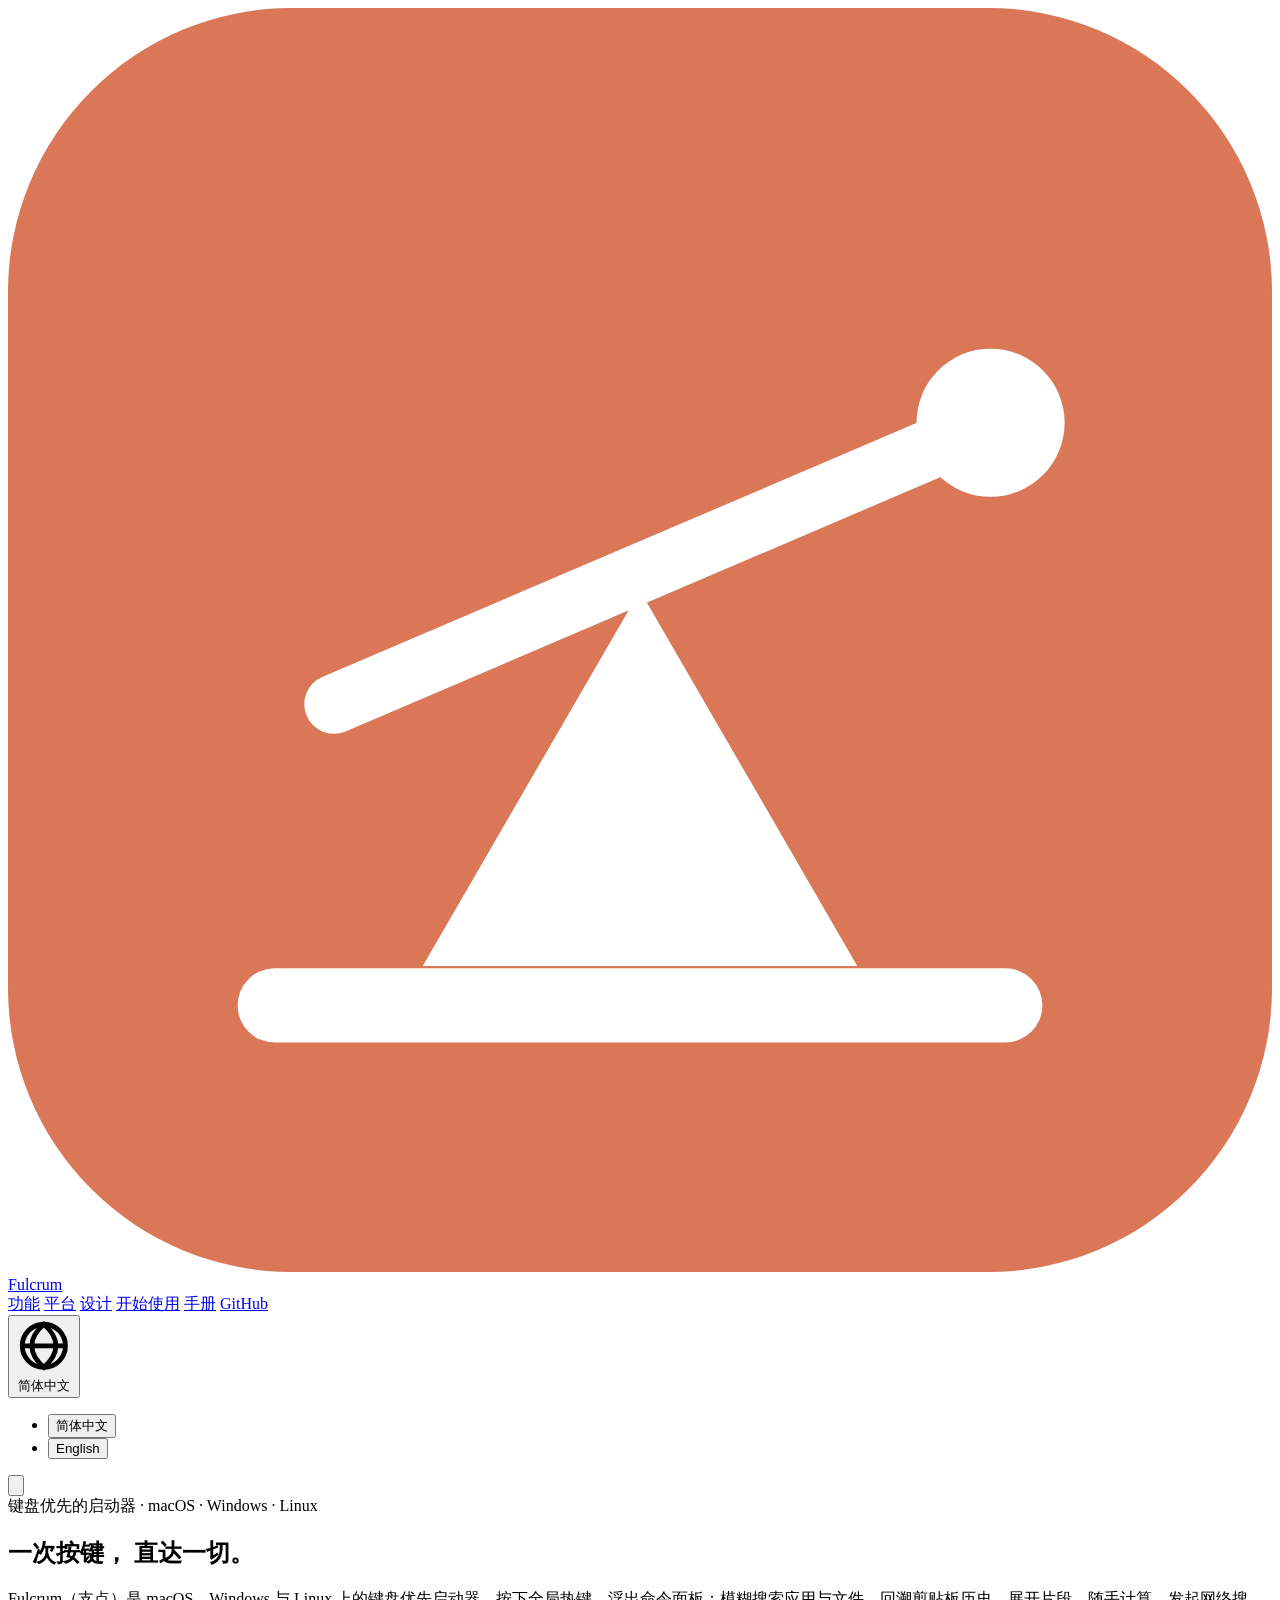
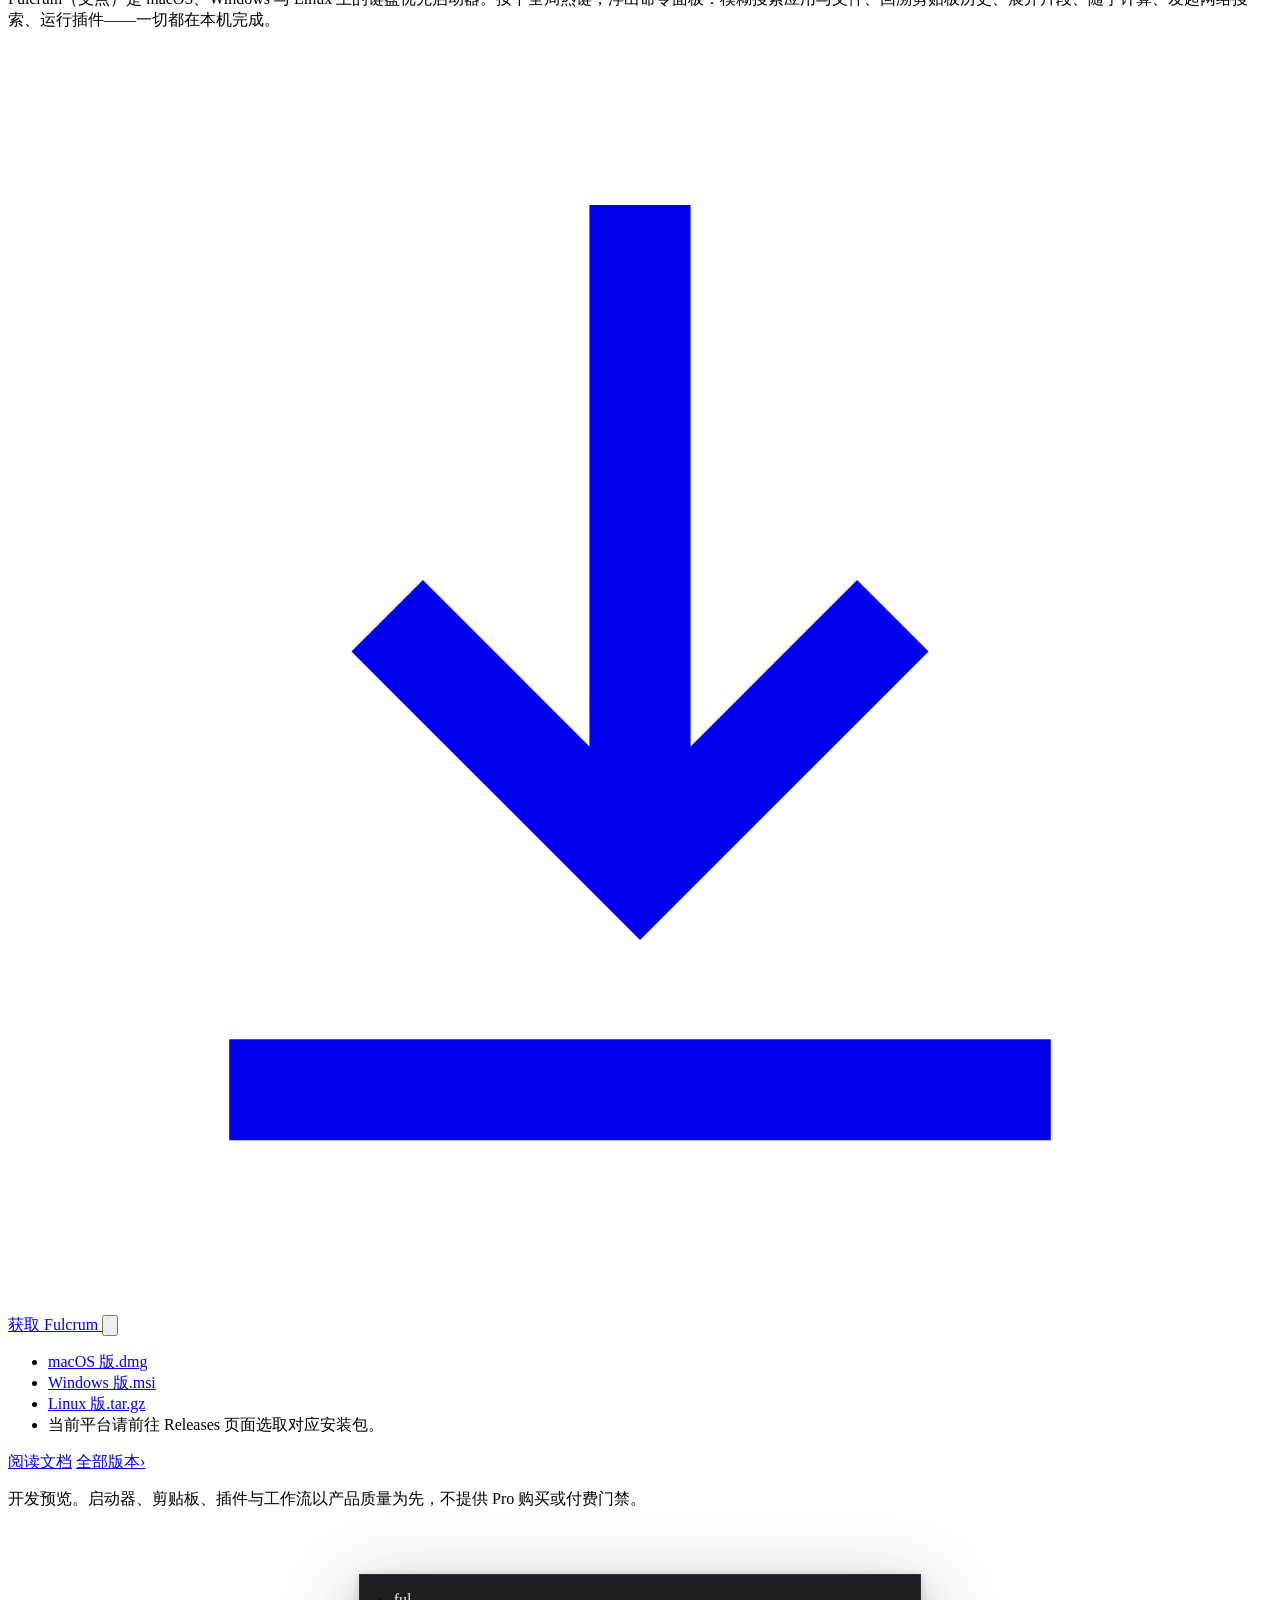
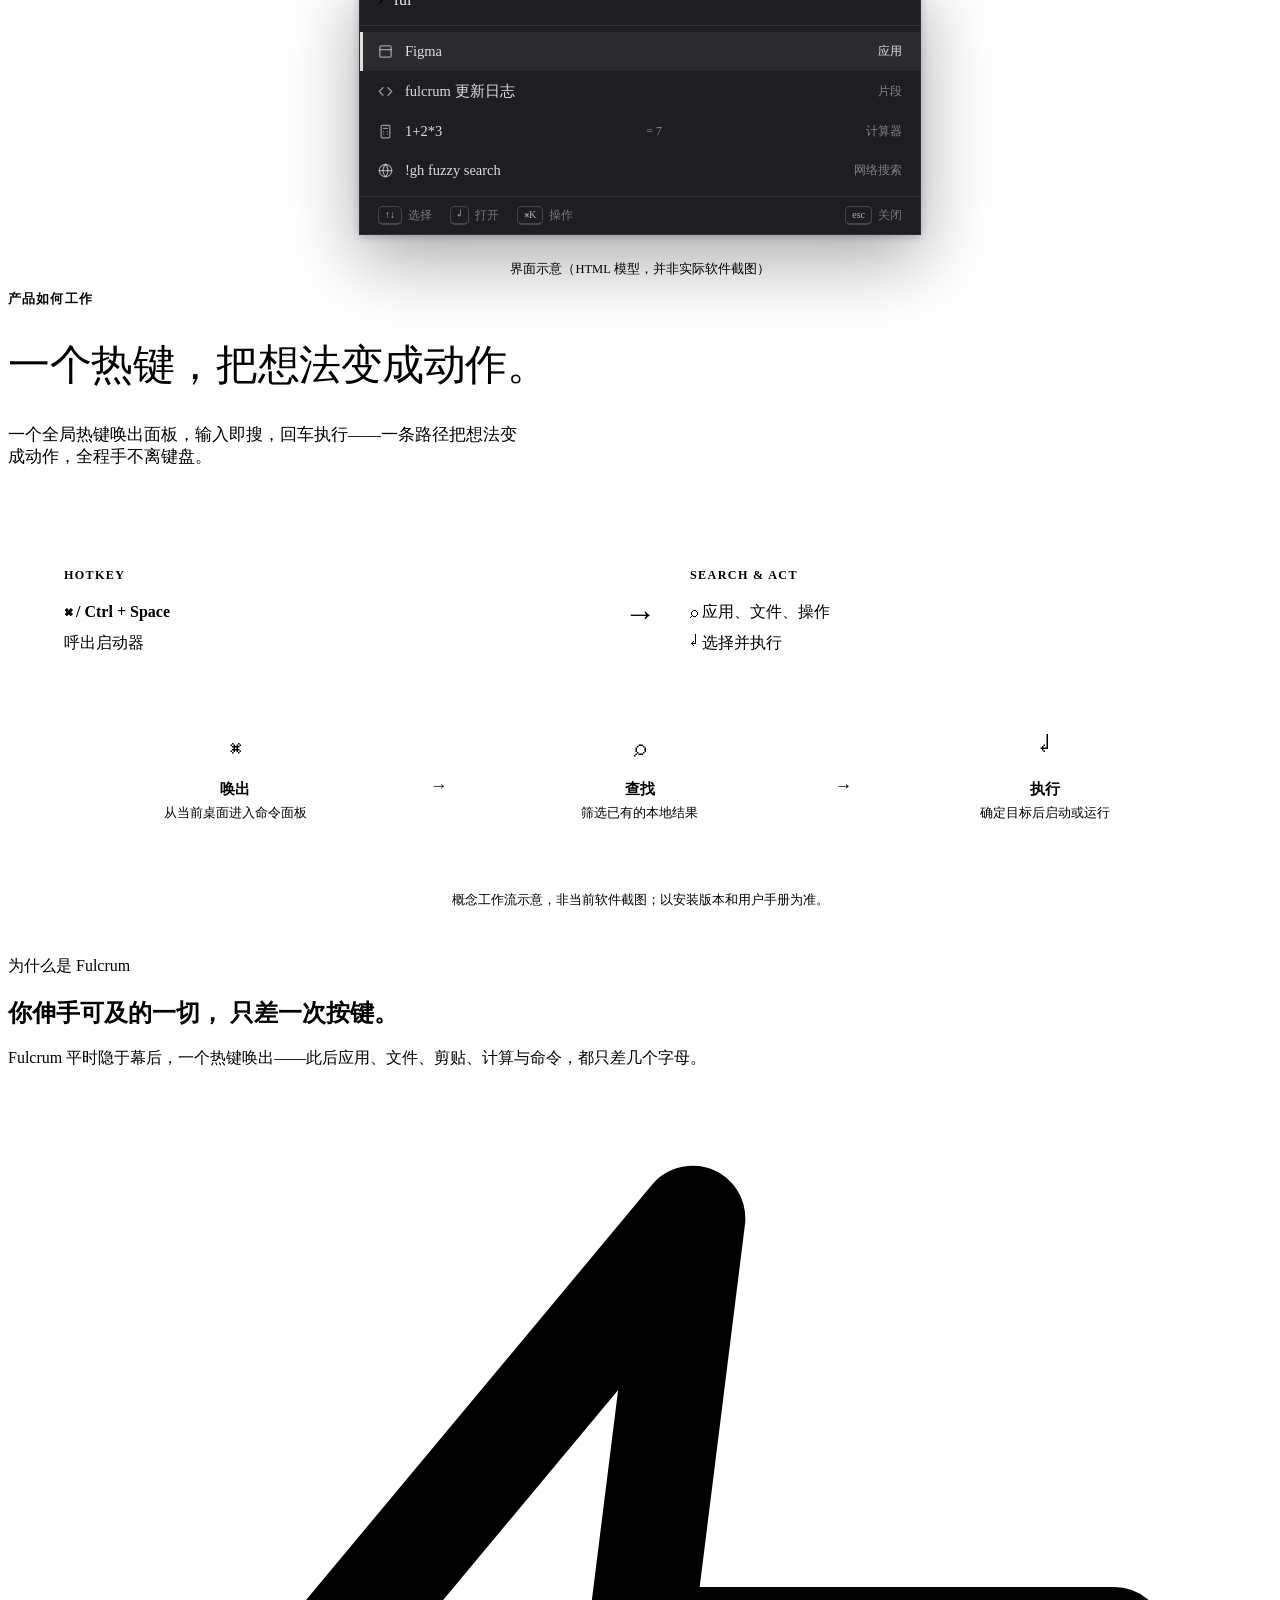
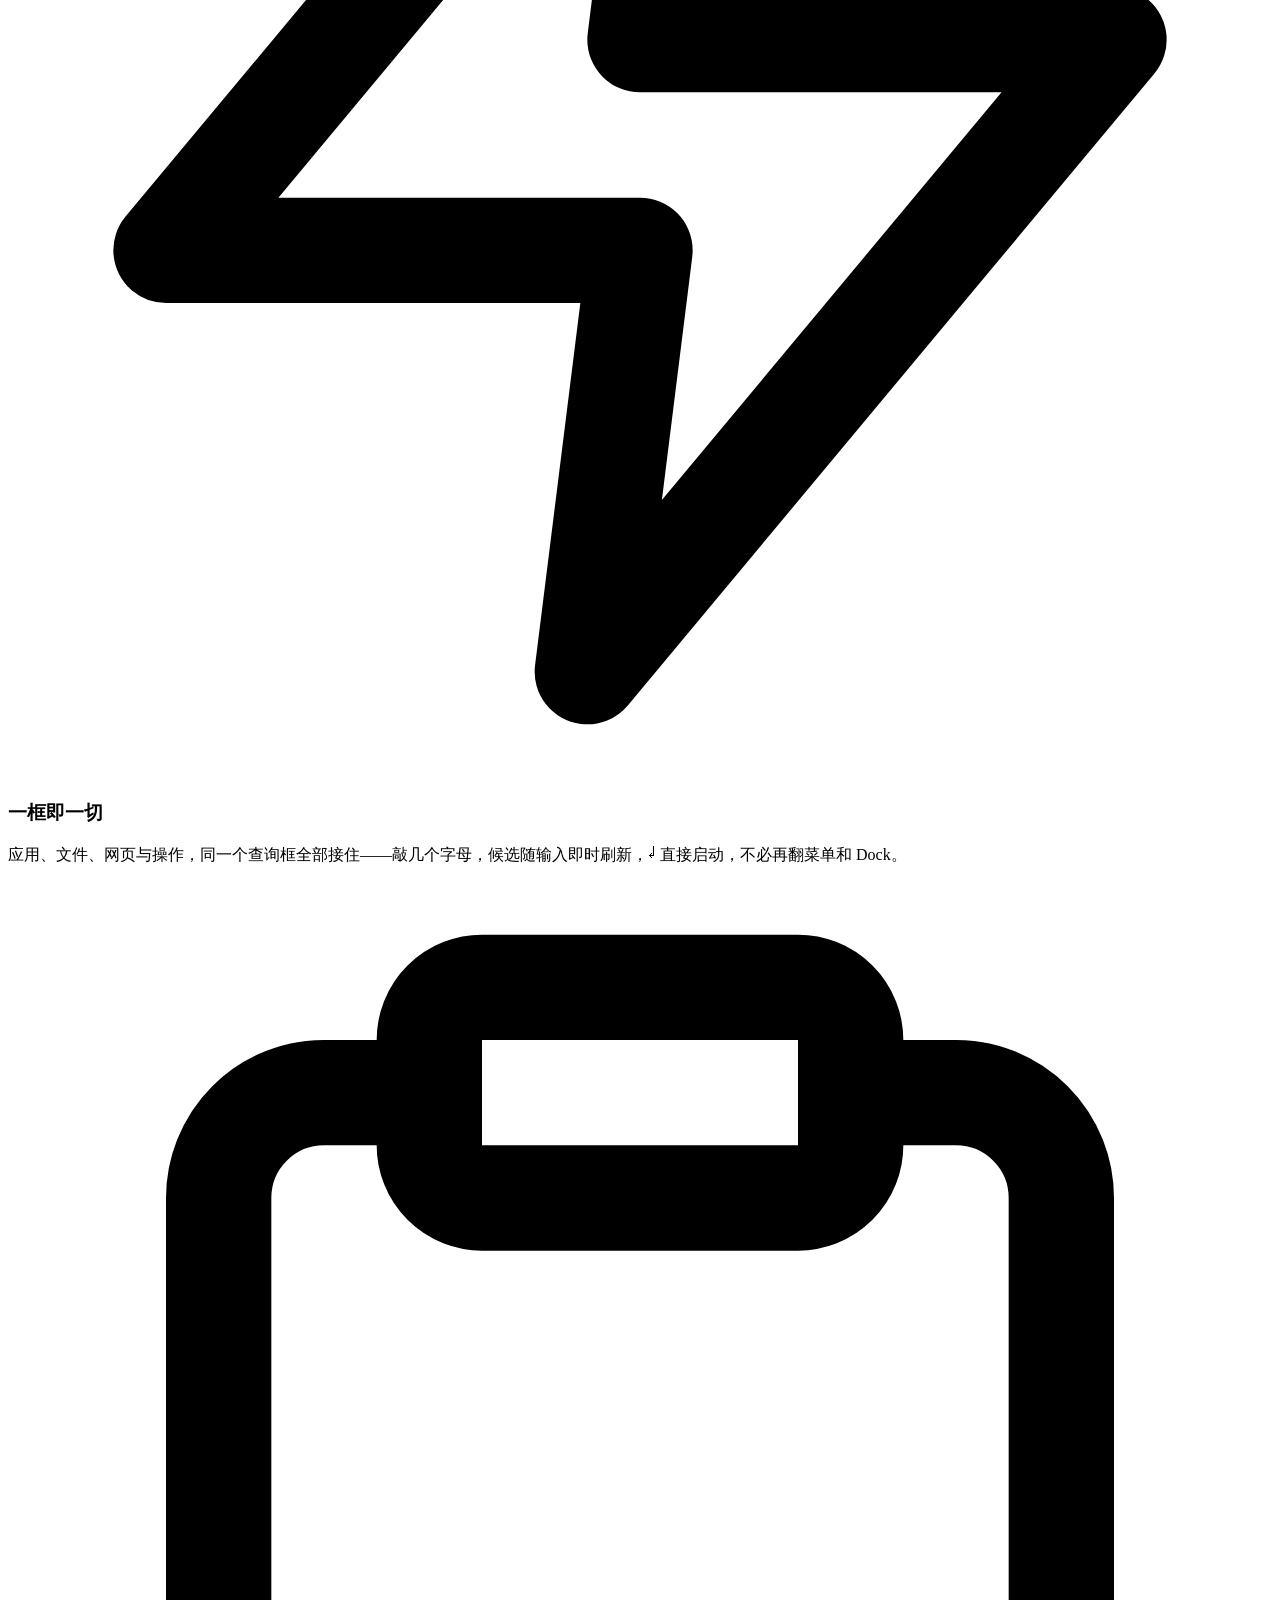
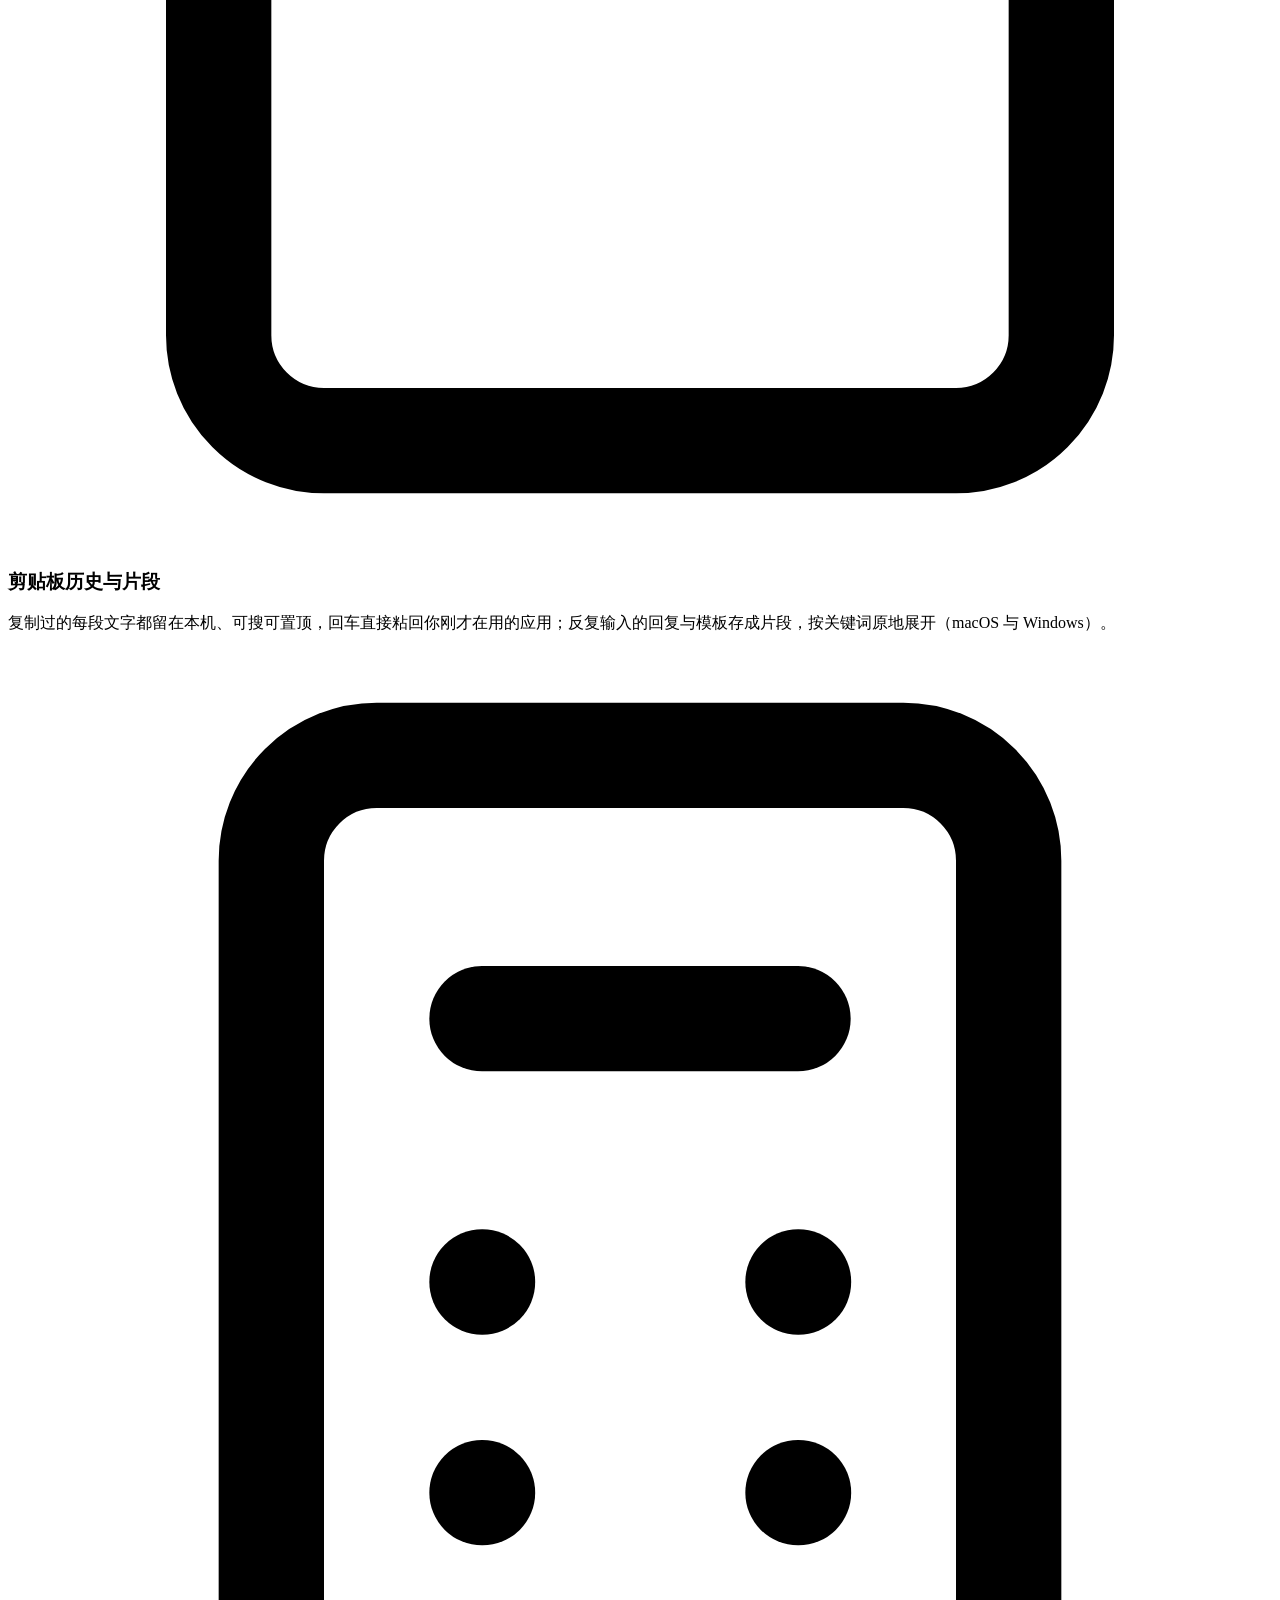
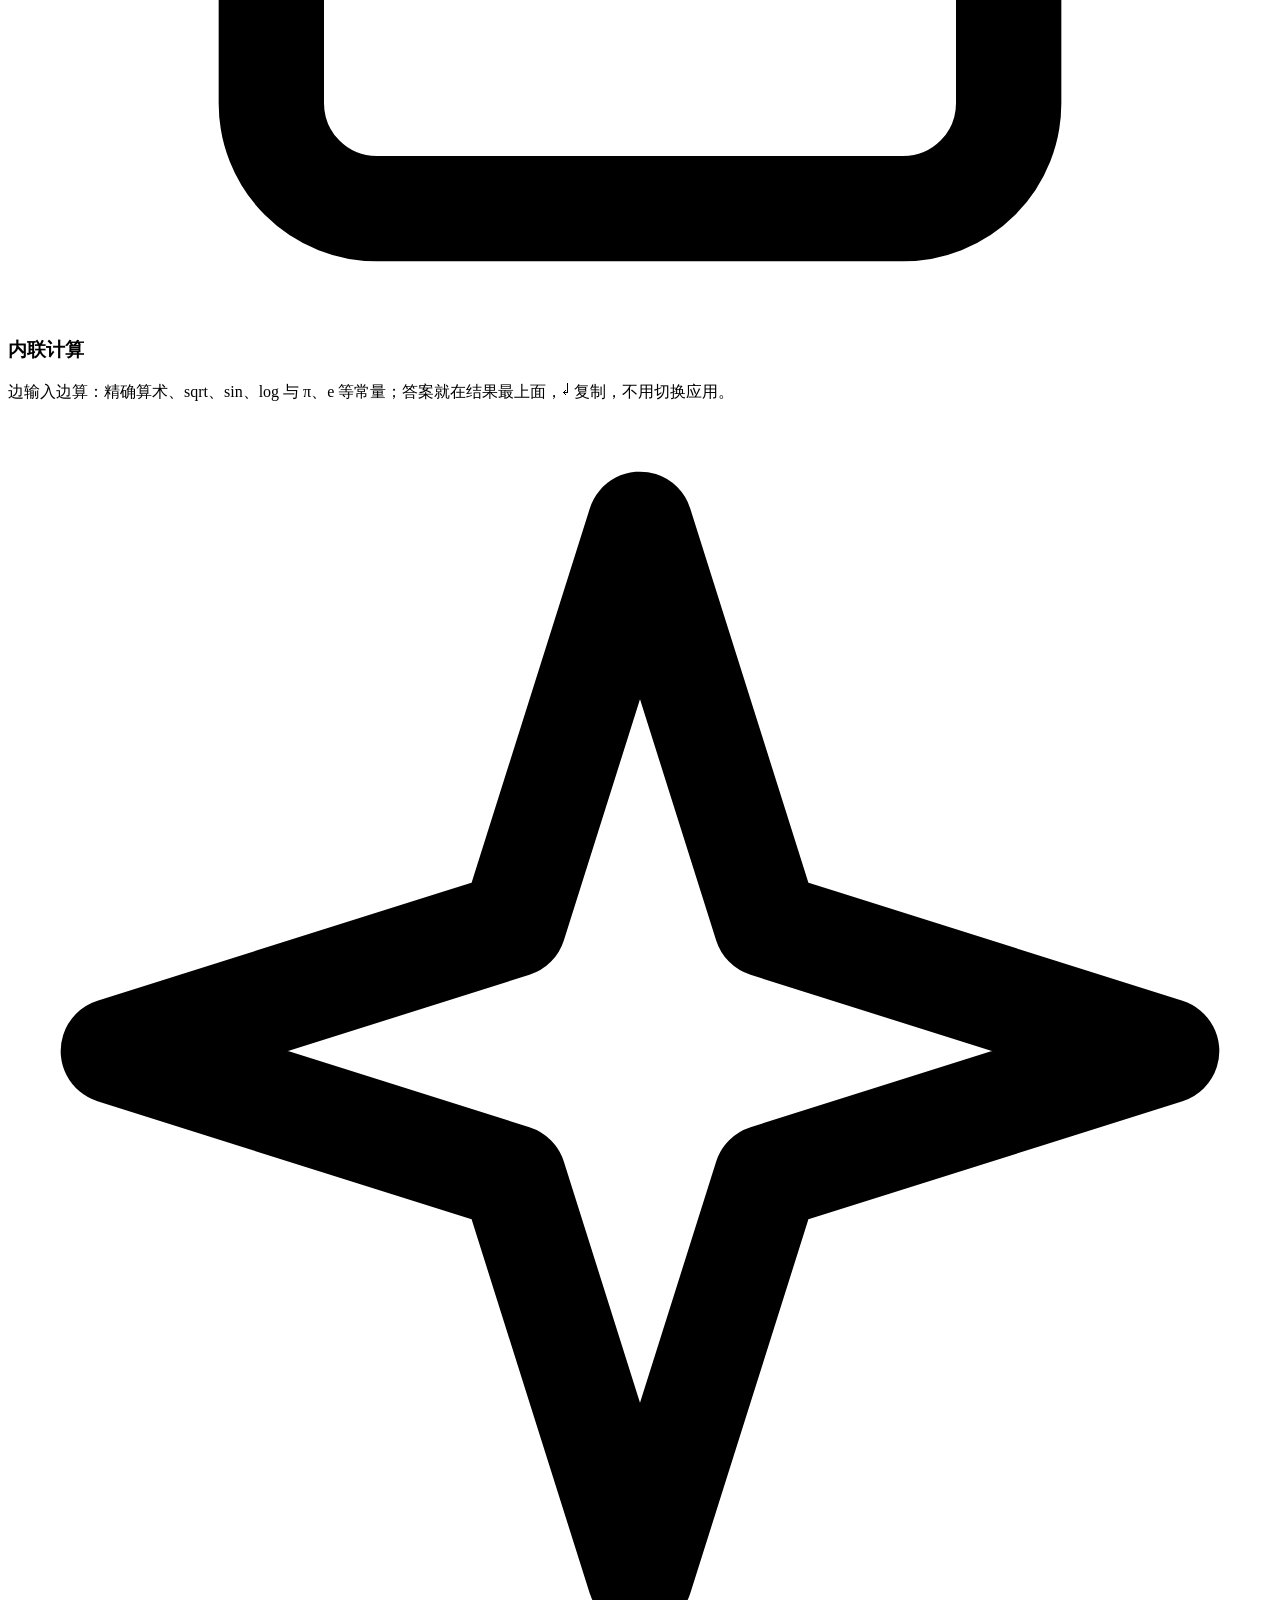
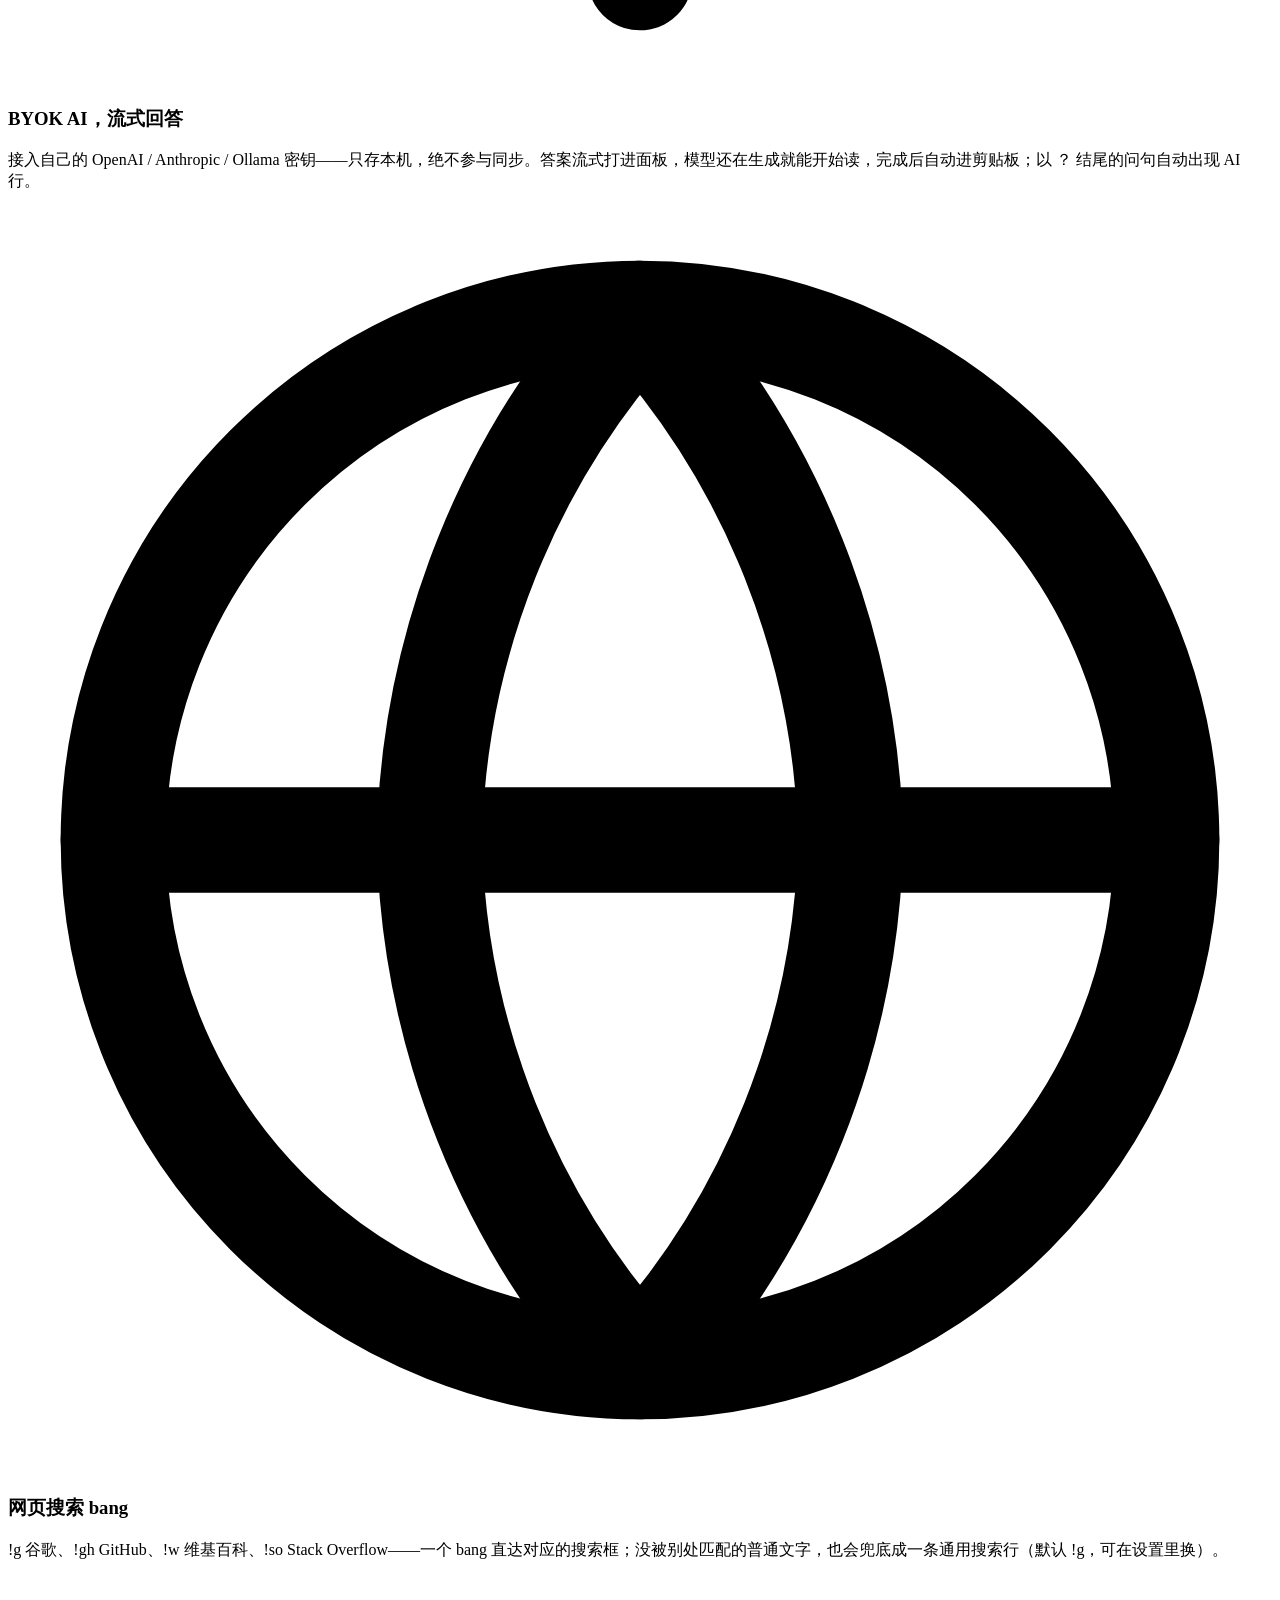
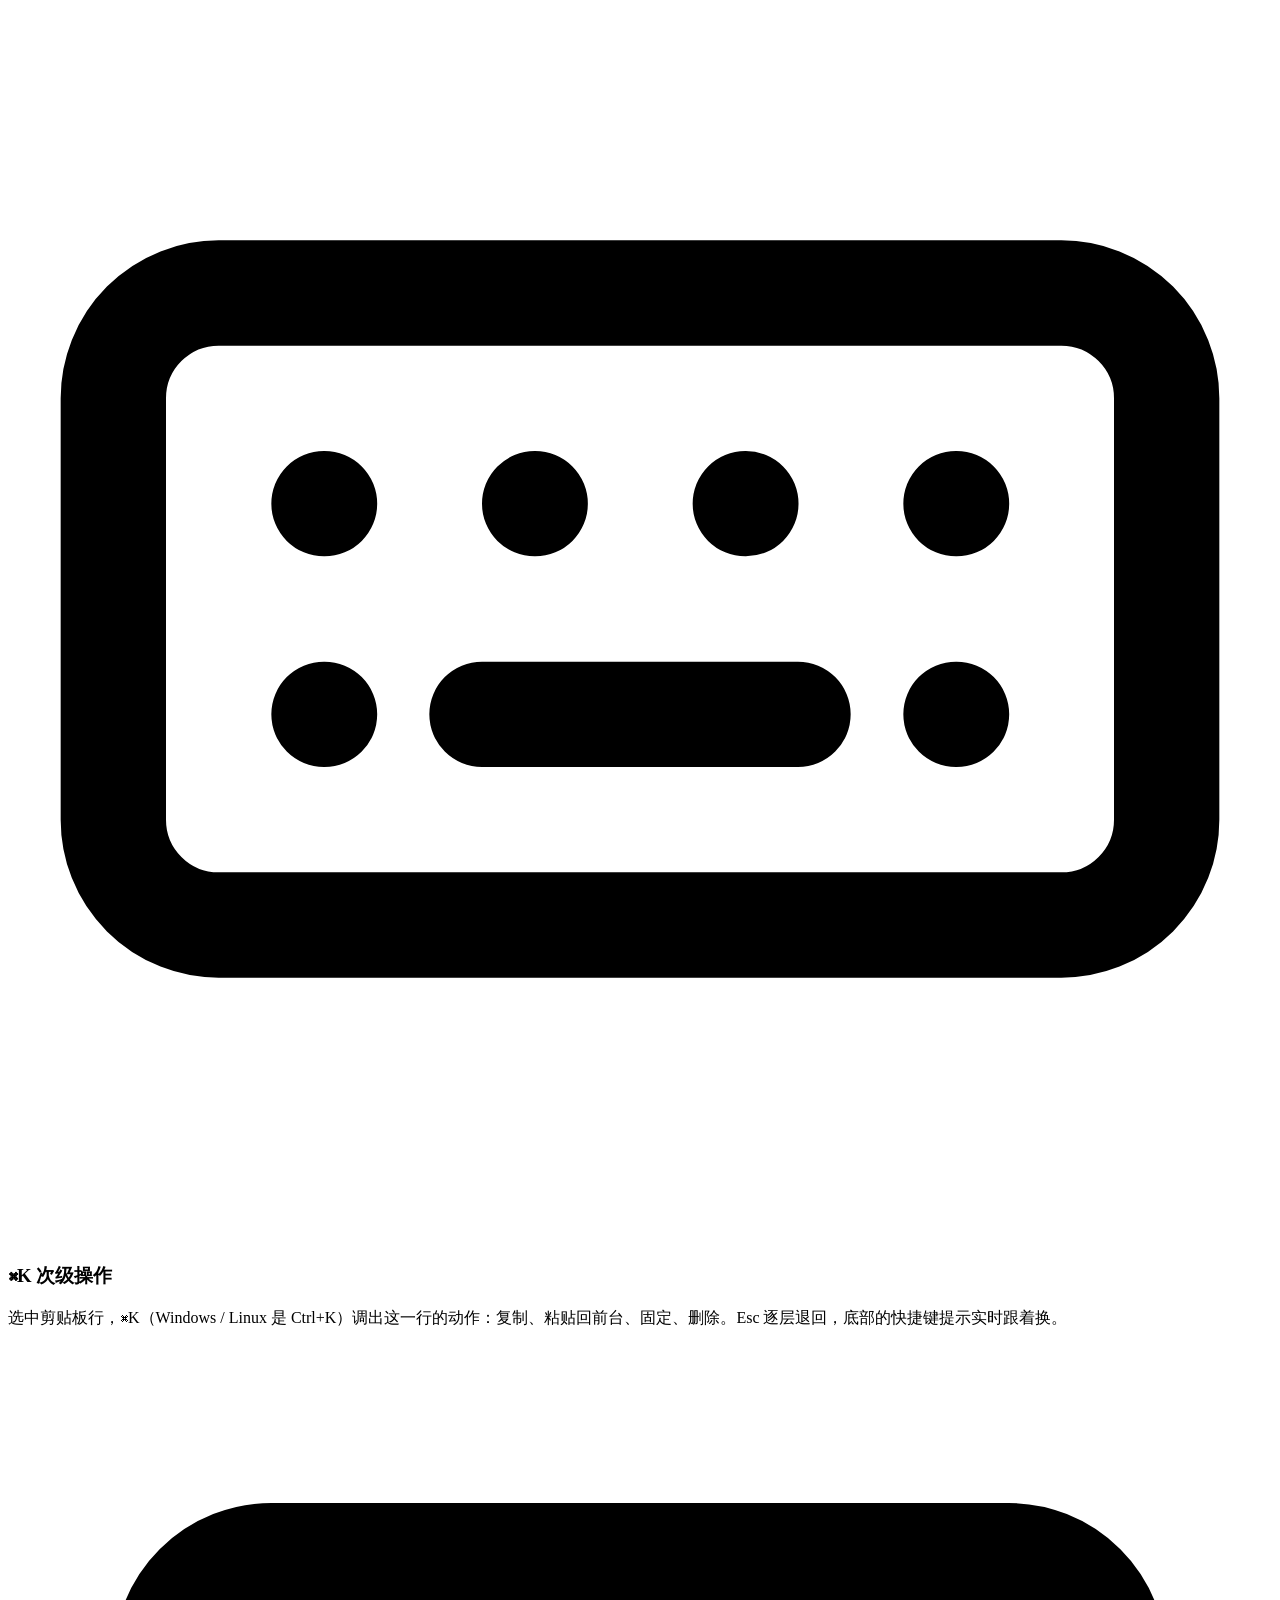
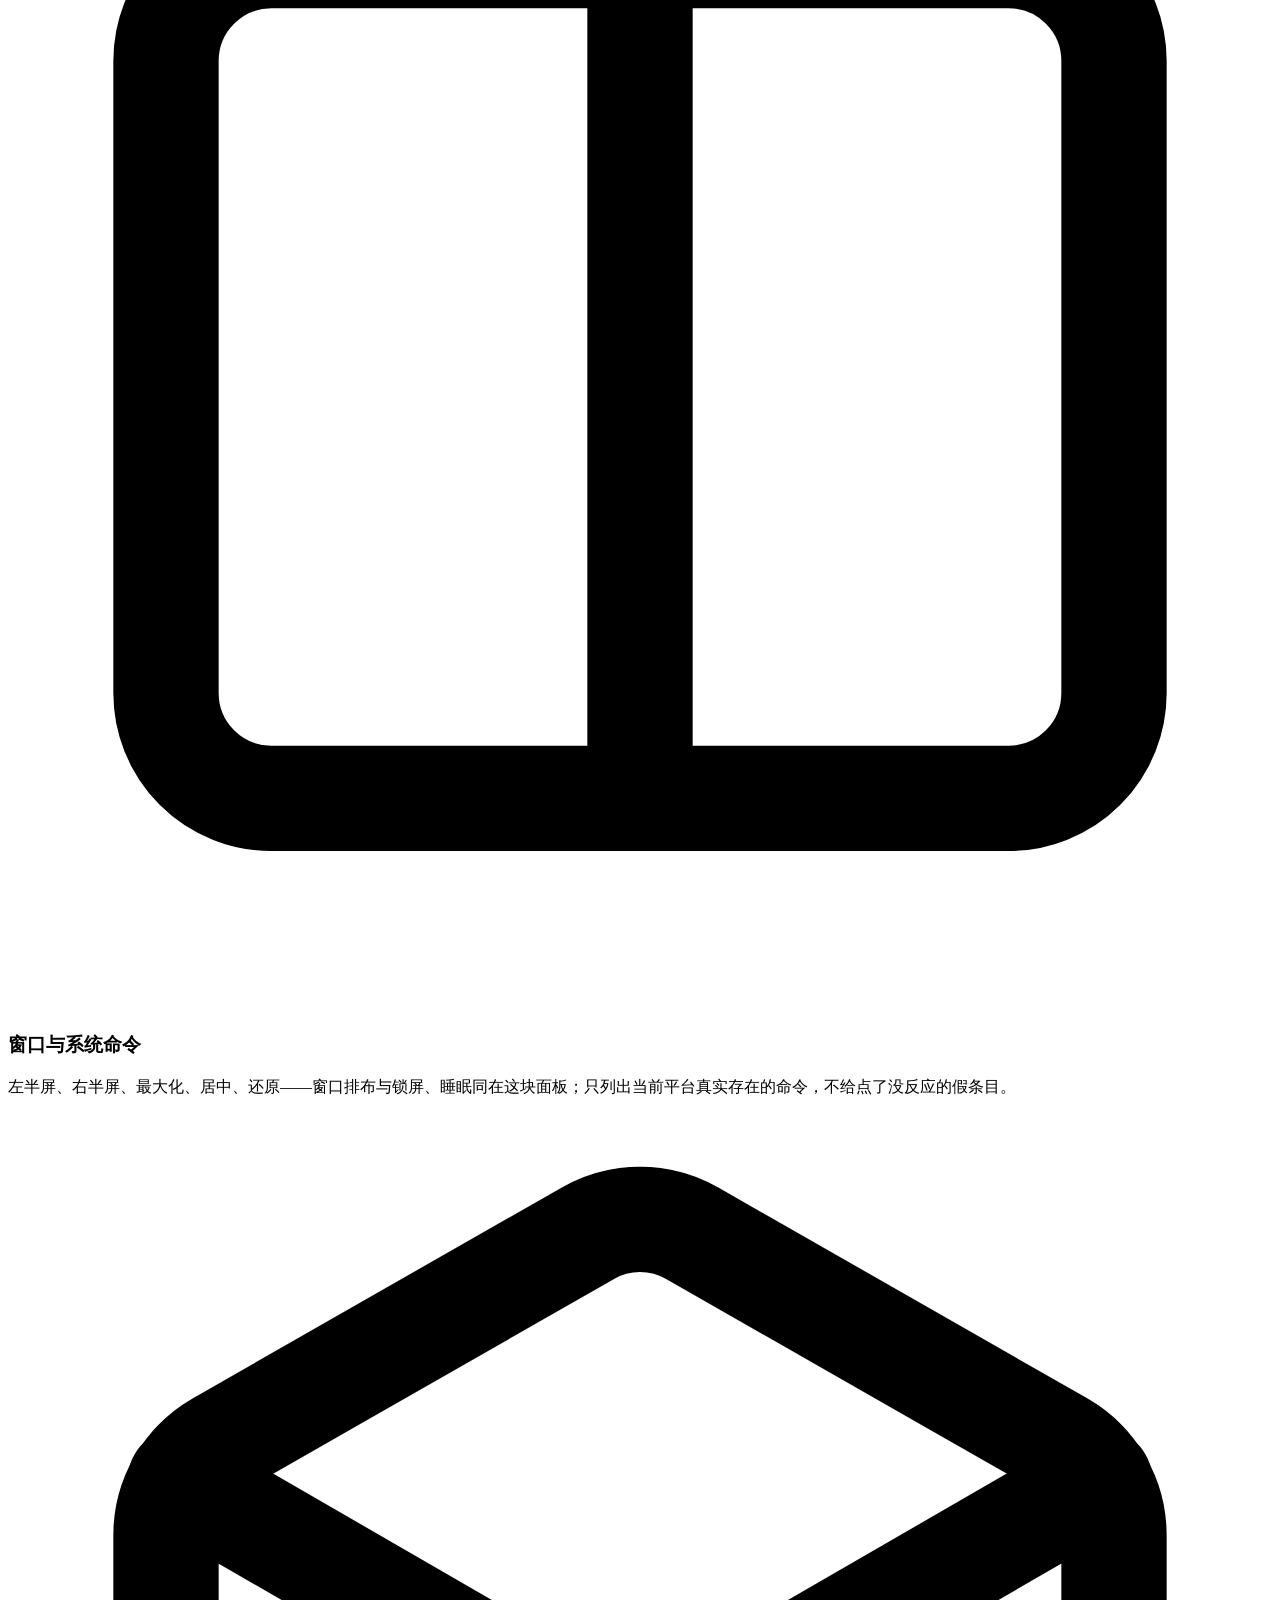
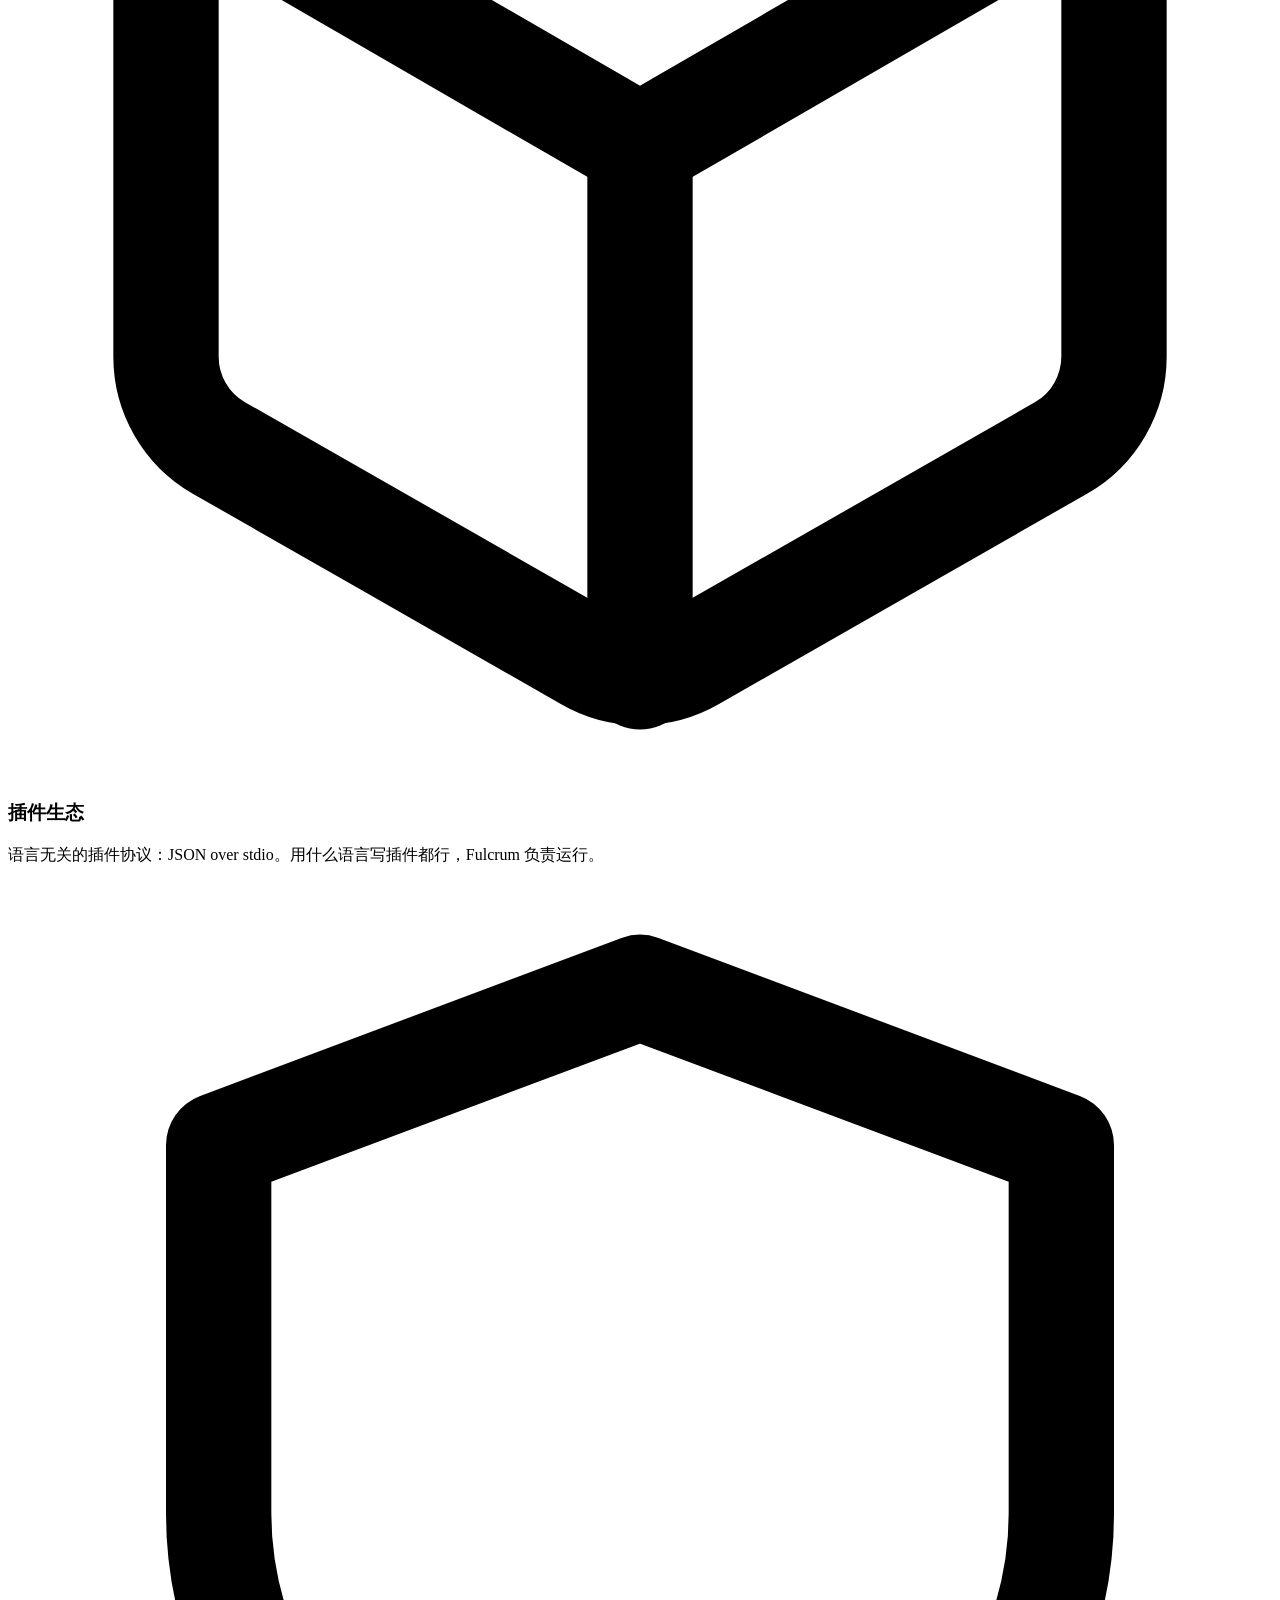
==== commit ce85015c: "fix(site): replace obsolete commercialization copy with quality-first status" ====
--- a/site/index.html
+++ b/site/index.html
@@ -106,7 +106,7 @@
                     <a class="kit-btn kit-btn--secondary" href="guide.html" data-i18n="hero.cta-docs">阅读文档</a>
                     <a class="kit-btn kit-btn--ghost" href="https://github.com/turlamai/fulcrum/releases"><span data-i18n="hero.all-releases">全部版本</span><span class="kit-btn-arrow">›</span></a>
                 </div>
-                <p class="kit-hero-meta"><span class="kit-badge" data-i18n="hero.availability">开发预览。已有启动器、剪贴板、插件和 BYOK 功能保持免费；尚未开放 Pro 购买。</span></p>
+                <p class="kit-hero-meta"><span class="kit-badge" data-i18n="hero.availability">开发预览。启动器、剪贴板、插件与工作流以产品质量为先，不提供 Pro 购买或付费门禁。</span></p>
 
                 <div class="hero-visual">
                     <div class="launcher" role="img" aria-labelledby="hero-demo-caption">
@@ -287,7 +287,7 @@
             <div class="kit-container">
                 <span class="kit-kicker" data-i18n="nav.pricing">开始使用</span>
                 <h2 class="kit-h2" data-i18n="start.title">从一次有效使用开始。</h2>
-                <p class="kit-lead"><span class="kit-badge" data-i18n="hero.availability">开发预览。已有启动器、剪贴板、插件和 BYOK 功能保持免费；尚未开放 Pro 购买。</span> <span data-i18n="start.note">提供 macOS、Windows、Linux 桌面开发预览。权限与快捷键行为取决于系统及 Linux 图形会话。</span></p>
+                <p class="kit-lead"><span class="kit-badge" data-i18n="hero.availability">开发预览。启动器、剪贴板、插件与工作流以产品质量为先，不提供 Pro 购买或付费门禁。</span> <span data-i18n="start.note">提供 macOS、Windows、Linux 桌面开发预览。权限与快捷键行为取决于系统及 Linux 图形会话。</span></p>
                 <div class="kit-steps" style="margin-top: 44px;">
                     <div class="kit-step">
                         <h3>01</h3>
@@ -302,7 +302,7 @@
                         <p data-i18n="start.s3">分别按需启用剪贴板历史、插件和 AI，先了解各自需要的数据与权限。</p>
                     </div>
                 </div>
-                <p class="kit-text-2" style="margin-top: 30px; max-width: 62ch;"><span data-i18n="start.limits-a">当前为开发预览。新增多步骤工作流自动化仍在规划，尚不是可购买能力。AI 生命周期拆分见 </span><a href="https://github.com/turlamai/fulcrum/issues/89">#89</a><span data-i18n="start.limits-b">。</span></p>
+                <p class="kit-text-2" style="margin-top: 30px; max-width: 62ch;"><span data-i18n="start.limits-a">当前为开发预览。多步骤工作流仍在逐步实现，不承诺已交付功能。AI 相关事项见 </span><a href="https://github.com/turlamai/fulcrum/issues/89">#89</a><span data-i18n="start.limits-b">。</span></p>
                 <div class="start-links">
                     <a href="https://github.com/turlamai/fulcrum/blob/main/docs/user-guide.zh-CN.md" data-i18n="start.guide">安装、隐私与恢复</a>
                     <a href="https://github.com/turlamai/fulcrum/issues" data-i18n="start.help">反馈与帮助</a>
@@ -352,7 +352,7 @@
                 </div>
             </div>
             <div class="kit-footer-bottom">
-                <span>© 2026 TuringLambda AI</span>
+                <span>© 2026 TurLamAI</span>
                 <span class="kit-mono">site-kit v1.0.3</span>
             </div>
         </div>
@@ -360,8 +360,14 @@
 
     <script type="application/json" id="kit-i18n">{
   "__meta__": {
-    "zh": { "title": "Fulcrum 支点 — 一次按键，直达一切。", "description": "Fulcrum（支点）是 macOS、Windows 与 Linux 上的键盘优先启动器：一个全局热键唤出浮动命令面板——模糊搜索应用与文件、剪贴板历史、片段、计算、网络搜索 bang 与插件，本地工具与可选在线集成。" },
-    "en": { "title": "Fulcrum — One keystroke. Everything within reach.", "description": "Fulcrum is a keyboard-first launcher for macOS, Windows and Linux. One global hotkey opens a floating command palette: fuzzy-search apps and files, clipboard history, snippets, calculation, web-search bangs and plugins — local tools with optional online integrations." }
+    "zh": {
+      "title": "Fulcrum 支点 — 一次按键，直达一切。",
+      "description": "Fulcrum（支点）是 macOS、Windows 与 Linux 上的键盘优先启动器：一个全局热键唤出浮动命令面板——模糊搜索应用与文件、剪贴板历史、片段、计算、网络搜索 bang 与插件，本地工具与可选在线集成。"
+    },
+    "en": {
+      "title": "Fulcrum — One keystroke. Everything within reach.",
+      "description": "Fulcrum is a keyboard-first launcher for macOS, Windows and Linux. One global hotkey opens a floating command palette: fuzzy-search apps and files, clipboard history, snippets, calculation, web-search bangs and plugins — local tools with optional online integrations."
+    }
   },
   "zh": {
     "nav.compare": "设计",
@@ -370,7 +376,7 @@
     "nav.platforms": "平台",
     "nav.pricing": "开始使用",
     "hero.all-releases": "全部版本",
-    "hero.availability": "开发预览。已有启动器、剪贴板、插件和 BYOK 功能保持免费；尚未开放 Pro 购买。",
+    "hero.availability": "开发预览。启动器、剪贴板、插件与工作流以产品质量为先，不提供 Pro 购买或付费门禁。",
     "hero.cta-docs": "阅读文档",
     "hero.demo-caption": "界面示意（HTML 模型，并非实际软件截图）",
     "hero.eyebrow": "键盘优先的启动器 · macOS · Windows · Linux",
@@ -437,7 +443,7 @@
     "design.title": "一个共享核心，三个原生桌面",
     "start.guide": "安装、隐私与恢复",
     "start.help": "反馈与帮助",
-    "start.limits-a": "当前为开发预览。新增多步骤工作流自动化仍在规划，尚不是可购买能力。AI 生命周期拆分见 ",
+    "start.limits-a": "当前为开发预览。多步骤工作流仍在逐步实现，不承诺已交付功能。AI 相关事项见 ",
     "start.limits-b": "。",
     "start.note": "提供 macOS、Windows、Linux 桌面开发预览。权限与快捷键行为取决于系统及 Linux 图形会话。",
     "start.s1": "打开 Fulcrum，用设置中的全局快捷键呼出窗口；快捷键冲突在设置中解决。",
@@ -460,7 +466,7 @@
     "nav.platforms": "Platforms",
     "nav.pricing": "Get started",
     "hero.all-releases": "All releases",
-    "hero.availability": "Development preview. Existing launcher, clipboard, plugins and BYOK features remain free. No Pro checkout is open.",
+    "hero.availability": "Development preview. Launcher, clipboard, plugins and workflows are quality-first; no Pro checkout or paid feature gates.",
     "hero.cta-docs": "Read the Docs",
     "hero.demo-caption": "UI illustration (HTML mockup, not an application screenshot)",
     "hero.eyebrow": "Keyboard-first launcher · macOS · Windows · Linux",
@@ -527,7 +533,7 @@
     "design.title": "One shared core, three native desktops",
     "start.guide": "Installation, privacy & recovery",
     "start.help": "Get help",
-    "start.limits-a": "This is a developer preview. New multi-step workflow automation is planned and is not an available paid feature. AI lifecycle extraction is tracked in ",
+    "start.limits-a": "This is a development preview. Multi-step workflows are being implemented; unfinished capabilities are not promised. AI work is tracked in ",
     "start.limits-b": ".",
     "start.note": "Desktop developer previews for macOS, Windows and Linux. Permission and shortcut behavior varies with the OS and Linux display session.",
     "start.s1": "Open Fulcrum and use the configured global shortcut to summon the window. Resolve shortcut conflicts in Settings.",
